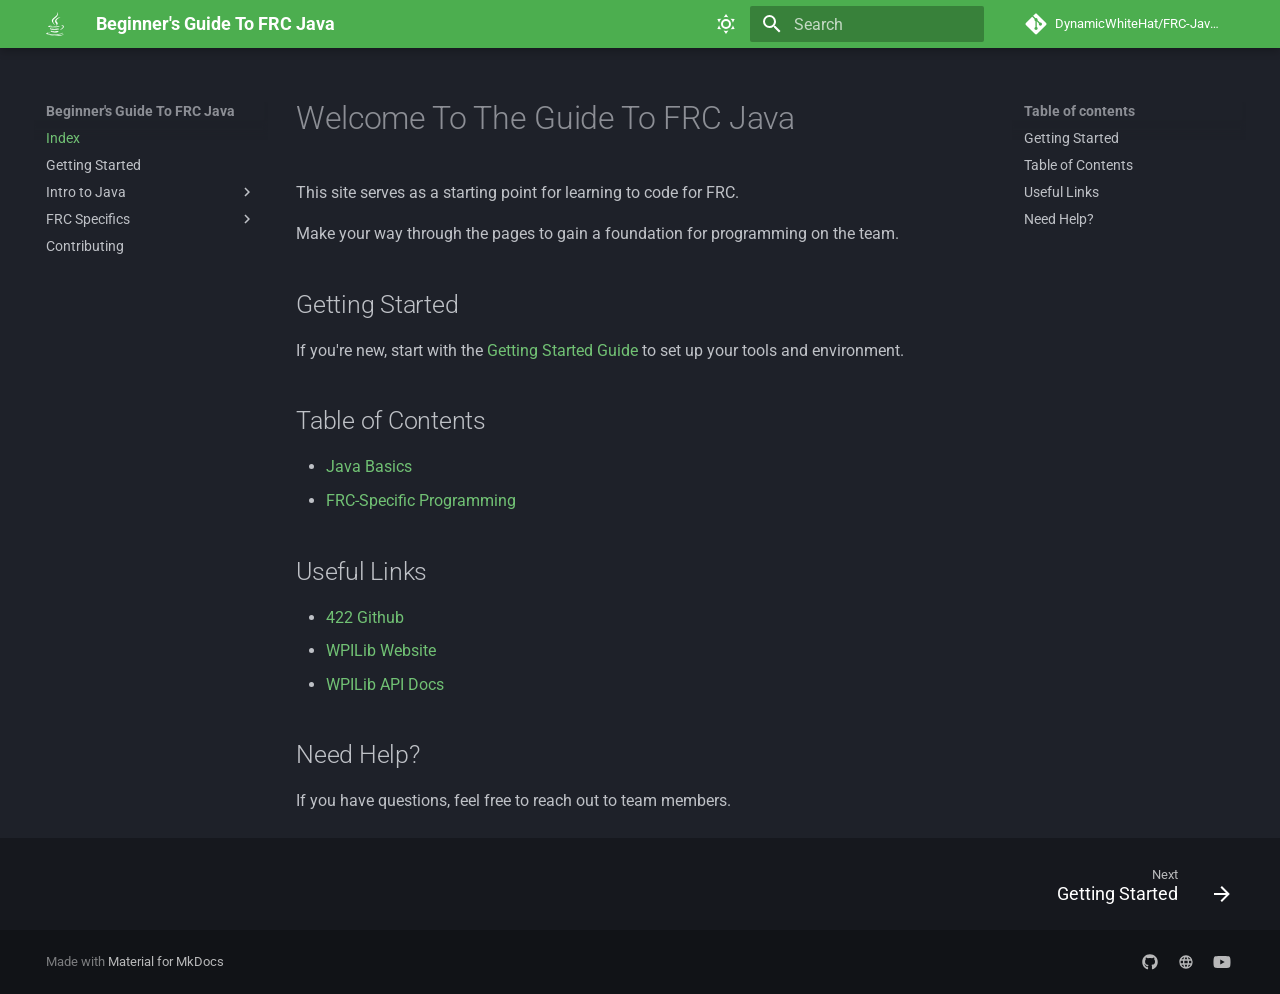
==== index.html @ 31716fed "Deployed 03943bc with MkDocs version: 1.6.1" ====
<!doctype html>
<html lang="en" class="no-js">
  <head>
    
      <meta charset="utf-8">
      <meta name="viewport" content="width=device-width,initial-scale=1">
      
      
      
        <link rel="canonical" href="https://frc422.github.io/JavaDocs/">
      
      
      
        <link rel="next" href="gettingStarted/">
      
      
      <link rel="icon" href="assets/Logo.png">
      <meta name="generator" content="mkdocs-1.6.1, mkdocs-material-9.6.20">
    
    
      
        <title>Beginner's Guide To FRC Java</title>
      
    
    
      <link rel="stylesheet" href="assets/stylesheets/main.e53b48f4.min.css">
      
        
        <link rel="stylesheet" href="assets/stylesheets/palette.06af60db.min.css">
      
      


    
    
      
    
    
      
        
        
        <link rel="preconnect" href="https://fonts.gstatic.com" crossorigin>
        <link rel="stylesheet" href="https://fonts.googleapis.com/css?family=Roboto:300,300i,400,400i,700,700i%7CRoboto+Mono:400,400i,700,700i&display=fallback">
        <style>:root{--md-text-font:"Roboto";--md-code-font:"Roboto Mono"}</style>
      
    
    
    <script>__md_scope=new URL(".",location),__md_hash=e=>[...e].reduce(((e,_)=>(e<<5)-e+_.charCodeAt(0)),0),__md_get=(e,_=localStorage,t=__md_scope)=>JSON.parse(_.getItem(t.pathname+"."+e)),__md_set=(e,_,t=localStorage,a=__md_scope)=>{try{t.setItem(a.pathname+"."+e,JSON.stringify(_))}catch(e){}}</script>
    
      

    
    
    
  </head>
  
  
    
    
      
    
    
    
    
    <body dir="ltr" data-md-color-scheme="slate" data-md-color-primary="green" data-md-color-accent="deep-purple">
  
    
    <input class="md-toggle" data-md-toggle="drawer" type="checkbox" id="__drawer" autocomplete="off">
    <input class="md-toggle" data-md-toggle="search" type="checkbox" id="__search" autocomplete="off">
    <label class="md-overlay" for="__drawer"></label>
    <div data-md-component="skip">
      
        
        <a href="#welcome-to-the-guide-to-frc-java" class="md-skip">
          Skip to content
        </a>
      
    </div>
    <div data-md-component="announce">
      
    </div>
    
    
      

  

<header class="md-header md-header--shadow" data-md-component="header">
  <nav class="md-header__inner md-grid" aria-label="Header">
    <a href="." title="Beginner&#39;s Guide To FRC Java" class="md-header__button md-logo" aria-label="Beginner's Guide To FRC Java" data-md-component="logo">
      
  
  <svg xmlns="http://www.w3.org/2000/svg" viewBox="0 0 384 512"><!--! Font Awesome Free 7.0.0 by @fontawesome - https://fontawesome.com License - https://fontawesome.com/license/free (Icons: CC BY 4.0, Fonts: SIL OFL 1.1, Code: MIT License) Copyright 2025 Fonticons, Inc.--><path d="M277.8 312.9c9.8-6.7 23.4-12.5 23.4-12.5s-38.7 7-77.2 10.2c-47.1 3.9-97.7 4.7-123.1 1.3-60.1-8 33-30.1 33-30.1s-36.1-2.4-80.6 19c-52.5 25.4 130 37 224.5 12.1m-85.4-32.1c-19-42.7-83.1-80.2 0-145.8C296.1 53.2 242.9 0 242.9 0c21.5 84.5-75.6 110.1-110.7 162.6-23.9 35.9 11.7 74.4 60.2 118.2M307 104.6c.1 0-175.2 43.8-91.5 140.2 24.7 28.4-6.5 54-6.5 54s62.7-32.4 33.9-72.9c-26.9-37.8-47.5-56.6 64.1-121.3m-6.1 270.5c-.5 1-1.2 1.8-2 2.6 128.3-33.7 81.1-118.9 19.8-97.3-3.3 1.2-6.2 3.4-8.2 6.3 3.6-1.3 7.3-2.3 11-3 31-6.5 75.5 41.5-20.6 91.4m47.1 62.3s14.5 11.9-15.9 21.2c-57.9 17.5-240.8 22.8-291.6.7-18.3-7.9 16-19 26.8-21.3 11.2-2.4 17.7-2 17.7-2-20.3-14.3-131.3 28.1-56.4 40.2C232.8 509.4 401 461.3 348 437.4M124.5 396c-78.7 22 47.9 67.4 148.1 24.5q-14.7-5.7-28.2-13.8c-44.7 8.5-65.4 9.1-106 4.5-33.5-3.8-13.9-15.2-13.9-15.2m179.8 97.2C225.6 508 128.5 506.3 71 496.8c0-.1 11.8 9.7 72.4 13.6 92.2 5.9 233.8-3.3 237.1-46.9 0 0-6.4 16.5-76.2 29.7M260.7 353c-59.2 11.4-93.5 11.1-136.8 6.6-33.5-3.5-11.6-19.7-11.6-19.7-86.8 28.8 48.2 61.4 169.5 25.9-7.8-2.8-15-7.1-21.1-12.8"/></svg>

    </a>
    <label class="md-header__button md-icon" for="__drawer">
      
      <svg xmlns="http://www.w3.org/2000/svg" viewBox="0 0 24 24"><path d="M3 6h18v2H3zm0 5h18v2H3zm0 5h18v2H3z"/></svg>
    </label>
    <div class="md-header__title" data-md-component="header-title">
      <div class="md-header__ellipsis">
        <div class="md-header__topic">
          <span class="md-ellipsis">
            Beginner's Guide To FRC Java
          </span>
        </div>
        <div class="md-header__topic" data-md-component="header-topic">
          <span class="md-ellipsis">
            
              Index
            
          </span>
        </div>
      </div>
    </div>
    
      
        <form class="md-header__option" data-md-component="palette">
  
    
    
    
    <input class="md-option" data-md-color-media="" data-md-color-scheme="slate" data-md-color-primary="green" data-md-color-accent="deep-purple"  aria-label="Light Mode"  type="radio" name="__palette" id="__palette_0">
    
      <label class="md-header__button md-icon" title="Light Mode" for="__palette_1" hidden>
        <svg xmlns="http://www.w3.org/2000/svg" viewBox="0 0 24 24"><path d="M12 7a5 5 0 0 1 5 5 5 5 0 0 1-5 5 5 5 0 0 1-5-5 5 5 0 0 1 5-5m0 2a3 3 0 0 0-3 3 3 3 0 0 0 3 3 3 3 0 0 0 3-3 3 3 0 0 0-3-3m0-7 2.39 3.42C13.65 5.15 12.84 5 12 5s-1.65.15-2.39.42zM3.34 7l4.16-.35A7.2 7.2 0 0 0 5.94 8.5c-.44.74-.69 1.5-.83 2.29zm.02 10 1.76-3.77a7.131 7.131 0 0 0 2.38 4.14zM20.65 7l-1.77 3.79a7.02 7.02 0 0 0-2.38-4.15zm-.01 10-4.14.36c.59-.51 1.12-1.14 1.54-1.86.42-.73.69-1.5.83-2.29zM12 22l-2.41-3.44c.74.27 1.55.44 2.41.44.82 0 1.63-.17 2.37-.44z"/></svg>
      </label>
    
  
    
    
    
    <input class="md-option" data-md-color-media="" data-md-color-scheme="default" data-md-color-primary="green" data-md-color-accent="deep-purple"  aria-label="Dark Mode"  type="radio" name="__palette" id="__palette_1">
    
      <label class="md-header__button md-icon" title="Dark Mode" for="__palette_0" hidden>
        <svg xmlns="http://www.w3.org/2000/svg" viewBox="0 0 24 24"><path d="m17.75 4.09-2.53 1.94.91 3.06-2.63-1.81-2.63 1.81.91-3.06-2.53-1.94L12.44 4l1.06-3 1.06 3zm3.5 6.91-1.64 1.25.59 1.98-1.7-1.17-1.7 1.17.59-1.98L15.75 11l2.06-.05L18.5 9l.69 1.95zm-2.28 4.95c.83-.08 1.72 1.1 1.19 1.85-.32.45-.66.87-1.08 1.27C15.17 23 8.84 23 4.94 19.07c-3.91-3.9-3.91-10.24 0-14.14.4-.4.82-.76 1.27-1.08.75-.53 1.93.36 1.85 1.19-.27 2.86.69 5.83 2.89 8.02a9.96 9.96 0 0 0 8.02 2.89m-1.64 2.02a12.08 12.08 0 0 1-7.8-3.47c-2.17-2.19-3.33-5-3.49-7.82-2.81 3.14-2.7 7.96.31 10.98 3.02 3.01 7.84 3.12 10.98.31"/></svg>
      </label>
    
  
</form>
      
    
    
      <script>var palette=__md_get("__palette");if(palette&&palette.color){if("(prefers-color-scheme)"===palette.color.media){var media=matchMedia("(prefers-color-scheme: light)"),input=document.querySelector(media.matches?"[data-md-color-media='(prefers-color-scheme: light)']":"[data-md-color-media='(prefers-color-scheme: dark)']");palette.color.media=input.getAttribute("data-md-color-media"),palette.color.scheme=input.getAttribute("data-md-color-scheme"),palette.color.primary=input.getAttribute("data-md-color-primary"),palette.color.accent=input.getAttribute("data-md-color-accent")}for(var[key,value]of Object.entries(palette.color))document.body.setAttribute("data-md-color-"+key,value)}</script>
    
    
    
      
      
        <label class="md-header__button md-icon" for="__search">
          
          <svg xmlns="http://www.w3.org/2000/svg" viewBox="0 0 24 24"><path d="M9.5 3A6.5 6.5 0 0 1 16 9.5c0 1.61-.59 3.09-1.56 4.23l.27.27h.79l5 5-1.5 1.5-5-5v-.79l-.27-.27A6.52 6.52 0 0 1 9.5 16 6.5 6.5 0 0 1 3 9.5 6.5 6.5 0 0 1 9.5 3m0 2C7 5 5 7 5 9.5S7 14 9.5 14 14 12 14 9.5 12 5 9.5 5"/></svg>
        </label>
        <div class="md-search" data-md-component="search" role="dialog">
  <label class="md-search__overlay" for="__search"></label>
  <div class="md-search__inner" role="search">
    <form class="md-search__form" name="search">
      <input type="text" class="md-search__input" name="query" aria-label="Search" placeholder="Search" autocapitalize="off" autocorrect="off" autocomplete="off" spellcheck="false" data-md-component="search-query" required>
      <label class="md-search__icon md-icon" for="__search">
        
        <svg xmlns="http://www.w3.org/2000/svg" viewBox="0 0 24 24"><path d="M9.5 3A6.5 6.5 0 0 1 16 9.5c0 1.61-.59 3.09-1.56 4.23l.27.27h.79l5 5-1.5 1.5-5-5v-.79l-.27-.27A6.52 6.52 0 0 1 9.5 16 6.5 6.5 0 0 1 3 9.5 6.5 6.5 0 0 1 9.5 3m0 2C7 5 5 7 5 9.5S7 14 9.5 14 14 12 14 9.5 12 5 9.5 5"/></svg>
        
        <svg xmlns="http://www.w3.org/2000/svg" viewBox="0 0 24 24"><path d="M20 11v2H8l5.5 5.5-1.42 1.42L4.16 12l7.92-7.92L13.5 5.5 8 11z"/></svg>
      </label>
      <nav class="md-search__options" aria-label="Search">
        
        <button type="reset" class="md-search__icon md-icon" title="Clear" aria-label="Clear" tabindex="-1">
          
          <svg xmlns="http://www.w3.org/2000/svg" viewBox="0 0 24 24"><path d="M19 6.41 17.59 5 12 10.59 6.41 5 5 6.41 10.59 12 5 17.59 6.41 19 12 13.41 17.59 19 19 17.59 13.41 12z"/></svg>
        </button>
      </nav>
      
    </form>
    <div class="md-search__output">
      <div class="md-search__scrollwrap" tabindex="0" data-md-scrollfix>
        <div class="md-search-result" data-md-component="search-result">
          <div class="md-search-result__meta">
            Initializing search
          </div>
          <ol class="md-search-result__list" role="presentation"></ol>
        </div>
      </div>
    </div>
  </div>
</div>
      
    
    
      <div class="md-header__source">
        <a href="https://github.com/DynamicWhiteHat/FRC-Java-Docs" title="Go to repository" class="md-source" data-md-component="source">
  <div class="md-source__icon md-icon">
    
    <svg xmlns="http://www.w3.org/2000/svg" viewBox="0 0 448 512"><!--! Font Awesome Free 7.0.0 by @fontawesome - https://fontawesome.com License - https://fontawesome.com/license/free (Icons: CC BY 4.0, Fonts: SIL OFL 1.1, Code: MIT License) Copyright 2025 Fonticons, Inc.--><path d="M439.6 236.1 244 40.5c-5.4-5.5-12.8-8.5-20.4-8.5s-15 3-20.4 8.4L162.5 81l51.5 51.5c27.1-9.1 52.7 16.8 43.4 43.7l49.7 49.7c34.2-11.8 61.2 31 35.5 56.7-26.5 26.5-70.2-2.9-56-37.3L240.3 199v121.9c25.3 12.5 22.3 41.8 9.1 55-6.4 6.4-15.2 10.1-24.3 10.1s-17.8-3.6-24.3-10.1c-17.6-17.6-11.1-46.9 11.2-56v-123c-20.8-8.5-24.6-30.7-18.6-45L142.6 101 8.5 235.1C3 240.6 0 247.9 0 255.5s3 15 8.5 20.4l195.6 195.7c5.4 5.4 12.7 8.4 20.4 8.4s15-3 20.4-8.4l194.7-194.7c5.4-5.4 8.4-12.8 8.4-20.4s-3-15-8.4-20.4"/></svg>
  </div>
  <div class="md-source__repository">
    DynamicWhiteHat/FRC-Java-Docs
  </div>
</a>
      </div>
    
  </nav>
  
</header>
    
    <div class="md-container" data-md-component="container">
      
      
        
          
        
      
      <main class="md-main" data-md-component="main">
        <div class="md-main__inner md-grid">
          
            
              
              <div class="md-sidebar md-sidebar--primary" data-md-component="sidebar" data-md-type="navigation" >
                <div class="md-sidebar__scrollwrap">
                  <div class="md-sidebar__inner">
                    



<nav class="md-nav md-nav--primary" aria-label="Navigation" data-md-level="0">
  <label class="md-nav__title" for="__drawer">
    <a href="." title="Beginner&#39;s Guide To FRC Java" class="md-nav__button md-logo" aria-label="Beginner's Guide To FRC Java" data-md-component="logo">
      
  
  <svg xmlns="http://www.w3.org/2000/svg" viewBox="0 0 384 512"><!--! Font Awesome Free 7.0.0 by @fontawesome - https://fontawesome.com License - https://fontawesome.com/license/free (Icons: CC BY 4.0, Fonts: SIL OFL 1.1, Code: MIT License) Copyright 2025 Fonticons, Inc.--><path d="M277.8 312.9c9.8-6.7 23.4-12.5 23.4-12.5s-38.7 7-77.2 10.2c-47.1 3.9-97.7 4.7-123.1 1.3-60.1-8 33-30.1 33-30.1s-36.1-2.4-80.6 19c-52.5 25.4 130 37 224.5 12.1m-85.4-32.1c-19-42.7-83.1-80.2 0-145.8C296.1 53.2 242.9 0 242.9 0c21.5 84.5-75.6 110.1-110.7 162.6-23.9 35.9 11.7 74.4 60.2 118.2M307 104.6c.1 0-175.2 43.8-91.5 140.2 24.7 28.4-6.5 54-6.5 54s62.7-32.4 33.9-72.9c-26.9-37.8-47.5-56.6 64.1-121.3m-6.1 270.5c-.5 1-1.2 1.8-2 2.6 128.3-33.7 81.1-118.9 19.8-97.3-3.3 1.2-6.2 3.4-8.2 6.3 3.6-1.3 7.3-2.3 11-3 31-6.5 75.5 41.5-20.6 91.4m47.1 62.3s14.5 11.9-15.9 21.2c-57.9 17.5-240.8 22.8-291.6.7-18.3-7.9 16-19 26.8-21.3 11.2-2.4 17.7-2 17.7-2-20.3-14.3-131.3 28.1-56.4 40.2C232.8 509.4 401 461.3 348 437.4M124.5 396c-78.7 22 47.9 67.4 148.1 24.5q-14.7-5.7-28.2-13.8c-44.7 8.5-65.4 9.1-106 4.5-33.5-3.8-13.9-15.2-13.9-15.2m179.8 97.2C225.6 508 128.5 506.3 71 496.8c0-.1 11.8 9.7 72.4 13.6 92.2 5.9 233.8-3.3 237.1-46.9 0 0-6.4 16.5-76.2 29.7M260.7 353c-59.2 11.4-93.5 11.1-136.8 6.6-33.5-3.5-11.6-19.7-11.6-19.7-86.8 28.8 48.2 61.4 169.5 25.9-7.8-2.8-15-7.1-21.1-12.8"/></svg>

    </a>
    Beginner's Guide To FRC Java
  </label>
  
    <div class="md-nav__source">
      <a href="https://github.com/DynamicWhiteHat/FRC-Java-Docs" title="Go to repository" class="md-source" data-md-component="source">
  <div class="md-source__icon md-icon">
    
    <svg xmlns="http://www.w3.org/2000/svg" viewBox="0 0 448 512"><!--! Font Awesome Free 7.0.0 by @fontawesome - https://fontawesome.com License - https://fontawesome.com/license/free (Icons: CC BY 4.0, Fonts: SIL OFL 1.1, Code: MIT License) Copyright 2025 Fonticons, Inc.--><path d="M439.6 236.1 244 40.5c-5.4-5.5-12.8-8.5-20.4-8.5s-15 3-20.4 8.4L162.5 81l51.5 51.5c27.1-9.1 52.7 16.8 43.4 43.7l49.7 49.7c34.2-11.8 61.2 31 35.5 56.7-26.5 26.5-70.2-2.9-56-37.3L240.3 199v121.9c25.3 12.5 22.3 41.8 9.1 55-6.4 6.4-15.2 10.1-24.3 10.1s-17.8-3.6-24.3-10.1c-17.6-17.6-11.1-46.9 11.2-56v-123c-20.8-8.5-24.6-30.7-18.6-45L142.6 101 8.5 235.1C3 240.6 0 247.9 0 255.5s3 15 8.5 20.4l195.6 195.7c5.4 5.4 12.7 8.4 20.4 8.4s15-3 20.4-8.4l194.7-194.7c5.4-5.4 8.4-12.8 8.4-20.4s-3-15-8.4-20.4"/></svg>
  </div>
  <div class="md-source__repository">
    DynamicWhiteHat/FRC-Java-Docs
  </div>
</a>
    </div>
  
  <ul class="md-nav__list" data-md-scrollfix>
    
      
      
  
  
    
  
  
  
    <li class="md-nav__item md-nav__item--active">
      
      <input class="md-nav__toggle md-toggle" type="checkbox" id="__toc">
      
      
        
      
      
        <label class="md-nav__link md-nav__link--active" for="__toc">
          
  
  
  <span class="md-ellipsis">
    Index
    
  </span>
  

          <span class="md-nav__icon md-icon"></span>
        </label>
      
      <a href="." class="md-nav__link md-nav__link--active">
        
  
  
  <span class="md-ellipsis">
    Index
    
  </span>
  

      </a>
      
        

<nav class="md-nav md-nav--secondary" aria-label="Table of contents">
  
  
  
    
  
  
    <label class="md-nav__title" for="__toc">
      <span class="md-nav__icon md-icon"></span>
      Table of contents
    </label>
    <ul class="md-nav__list" data-md-component="toc" data-md-scrollfix>
      
        <li class="md-nav__item">
  <a href="#getting-started" class="md-nav__link">
    <span class="md-ellipsis">
      Getting Started
    </span>
  </a>
  
</li>
      
        <li class="md-nav__item">
  <a href="#table-of-contents" class="md-nav__link">
    <span class="md-ellipsis">
      Table of Contents
    </span>
  </a>
  
</li>
      
        <li class="md-nav__item">
  <a href="#useful-links" class="md-nav__link">
    <span class="md-ellipsis">
      Useful Links
    </span>
  </a>
  
</li>
      
        <li class="md-nav__item">
  <a href="#need-help" class="md-nav__link">
    <span class="md-ellipsis">
      Need Help?
    </span>
  </a>
  
</li>
      
    </ul>
  
</nav>
      
    </li>
  

    
      
      
  
  
  
  
    <li class="md-nav__item">
      <a href="gettingStarted/" class="md-nav__link">
        
  
  
  <span class="md-ellipsis">
    Getting Started
    
  </span>
  

      </a>
    </li>
  

    
      
      
  
  
  
  
    
    
    
    
    
    <li class="md-nav__item md-nav__item--nested">
      
        
        
        <input class="md-nav__toggle md-toggle " type="checkbox" id="__nav_3" >
        
          
          <label class="md-nav__link" for="__nav_3" id="__nav_3_label" tabindex="0">
            
  
  
  <span class="md-ellipsis">
    Intro to Java
    
  </span>
  

            <span class="md-nav__icon md-icon"></span>
          </label>
        
        <nav class="md-nav" data-md-level="1" aria-labelledby="__nav_3_label" aria-expanded="false">
          <label class="md-nav__title" for="__nav_3">
            <span class="md-nav__icon md-icon"></span>
            Intro to Java
          </label>
          <ul class="md-nav__list" data-md-scrollfix>
            
              
                
  
  
  
  
    <li class="md-nav__item">
      <a href="introToJava/whyJava/" class="md-nav__link">
        
  
  
  <span class="md-ellipsis">
    Why Java?
    
  </span>
  

      </a>
    </li>
  

              
            
              
                
  
  
  
  
    <li class="md-nav__item">
      <a href="introToJava/javaLesson1/" class="md-nav__link">
        
  
  
  <span class="md-ellipsis">
    Lesson 1
    
  </span>
  

      </a>
    </li>
  

              
            
              
                
  
  
  
  
    <li class="md-nav__item">
      <a href="introToJava/javaLesson2/" class="md-nav__link">
        
  
  
  <span class="md-ellipsis">
    Lesson 2
    
  </span>
  

      </a>
    </li>
  

              
            
              
                
  
  
  
  
    <li class="md-nav__item">
      <a href="introToJava/javaLesson3/" class="md-nav__link">
        
  
  
  <span class="md-ellipsis">
    Lesson 3
    
  </span>
  

      </a>
    </li>
  

              
            
          </ul>
        </nav>
      
    </li>
  

    
      
      
  
  
  
  
    
    
    
    
    
    <li class="md-nav__item md-nav__item--nested">
      
        
        
        <input class="md-nav__toggle md-toggle " type="checkbox" id="__nav_4" >
        
          
          <label class="md-nav__link" for="__nav_4" id="__nav_4_label" tabindex="0">
            
  
  
  <span class="md-ellipsis">
    FRC Specifics
    
  </span>
  

            <span class="md-nav__icon md-icon"></span>
          </label>
        
        <nav class="md-nav" data-md-level="1" aria-labelledby="__nav_4_label" aria-expanded="false">
          <label class="md-nav__title" for="__nav_4">
            <span class="md-nav__icon md-icon"></span>
            FRC Specifics
          </label>
          <ul class="md-nav__list" data-md-scrollfix>
            
              
                
  
  
  
  
    <li class="md-nav__item">
      <a href="frcSpecifics/frcProgramming/" class="md-nav__link">
        
  
  
  <span class="md-ellipsis">
    FRC Nuances
    
  </span>
  

      </a>
    </li>
  

              
            
              
                
  
  
  
  
    <li class="md-nav__item">
      <a href="frcSpecifics/subsystems/" class="md-nav__link">
        
  
  
  <span class="md-ellipsis">
    Susbsystems
    
  </span>
  

      </a>
    </li>
  

              
            
          </ul>
        </nav>
      
    </li>
  

    
      
      
  
  
  
  
    <li class="md-nav__item">
      <a href="contributing/" class="md-nav__link">
        
  
  
  <span class="md-ellipsis">
    Contributing
    
  </span>
  

      </a>
    </li>
  

    
  </ul>
</nav>
                  </div>
                </div>
              </div>
            
            
              
              <div class="md-sidebar md-sidebar--secondary" data-md-component="sidebar" data-md-type="toc" >
                <div class="md-sidebar__scrollwrap">
                  <div class="md-sidebar__inner">
                    

<nav class="md-nav md-nav--secondary" aria-label="Table of contents">
  
  
  
    
  
  
    <label class="md-nav__title" for="__toc">
      <span class="md-nav__icon md-icon"></span>
      Table of contents
    </label>
    <ul class="md-nav__list" data-md-component="toc" data-md-scrollfix>
      
        <li class="md-nav__item">
  <a href="#getting-started" class="md-nav__link">
    <span class="md-ellipsis">
      Getting Started
    </span>
  </a>
  
</li>
      
        <li class="md-nav__item">
  <a href="#table-of-contents" class="md-nav__link">
    <span class="md-ellipsis">
      Table of Contents
    </span>
  </a>
  
</li>
      
        <li class="md-nav__item">
  <a href="#useful-links" class="md-nav__link">
    <span class="md-ellipsis">
      Useful Links
    </span>
  </a>
  
</li>
      
        <li class="md-nav__item">
  <a href="#need-help" class="md-nav__link">
    <span class="md-ellipsis">
      Need Help?
    </span>
  </a>
  
</li>
      
    </ul>
  
</nav>
                  </div>
                </div>
              </div>
            
          
          
            <div class="md-content" data-md-component="content">
              <article class="md-content__inner md-typeset">
                
                  


  
  


<h1 id="welcome-to-the-guide-to-frc-java">Welcome To The Guide To FRC Java</h1>
<p>This site serves as a starting point for learning to code for FRC.</p>
<p>Make your way through the pages to gain a foundation for programming on the team.</p>
<h2 id="getting-started">Getting Started</h2>
<p>If you're new, start with the <a href="gettingStarted/">Getting Started Guide</a> to set up your tools and environment.</p>
<h2 id="table-of-contents">Table of Contents</h2>
<ul>
<li><a href="introToJava/whyJava/">Java Basics</a></li>
<li><a href="frcSpecifics/frcProgramming/">FRC-Specific Programming</a></li>
</ul>
<h2 id="useful-links">Useful Links</h2>
<ul>
<li><a href="https://github.com/team422" target="_blank">422 Github</a></li>
<li><a href="https://wpilib.org/" target="_blank">WPILib Website</a></li>
<li><a href="https://github.wpilib.org/allwpilib/docs/release/java/index.html" target="_blank">WPILib API Docs</a></li>
</ul>
<h2 id="need-help">Need Help?</h2>
<p>If you have questions, feel free to reach out to team members.</p>












                
              </article>
            </div>
          
          
<script>var target=document.getElementById(location.hash.slice(1));target&&target.name&&(target.checked=target.name.startsWith("__tabbed_"))</script>
        </div>
        
      </main>
      
        <footer class="md-footer">
  
    
      
      <nav class="md-footer__inner md-grid" aria-label="Footer" >
        
        
          
          <a href="gettingStarted/" class="md-footer__link md-footer__link--next" aria-label="Next: Getting Started">
            <div class="md-footer__title">
              <span class="md-footer__direction">
                Next
              </span>
              <div class="md-ellipsis">
                Getting Started
              </div>
            </div>
            <div class="md-footer__button md-icon">
              
              <svg xmlns="http://www.w3.org/2000/svg" viewBox="0 0 24 24"><path d="M4 11v2h12l-5.5 5.5 1.42 1.42L19.84 12l-7.92-7.92L10.5 5.5 16 11z"/></svg>
            </div>
          </a>
        
      </nav>
    
  
  <div class="md-footer-meta md-typeset">
    <div class="md-footer-meta__inner md-grid">
      <div class="md-copyright">
  
  
    Made with
    <a href="https://squidfunk.github.io/mkdocs-material/" target="_blank" rel="noopener">
      Material for MkDocs
    </a>
  
</div>
      
        
<div class="md-social">
  
    
    
    
    
      
      
    
    <a href="https://github.com/team422" target="_blank" rel="noopener" title="github.com" class="md-social__link">
      <svg xmlns="http://www.w3.org/2000/svg" viewBox="0 0 512 512"><!--! Font Awesome Free 7.0.0 by @fontawesome - https://fontawesome.com License - https://fontawesome.com/license/free (Icons: CC BY 4.0, Fonts: SIL OFL 1.1, Code: MIT License) Copyright 2025 Fonticons, Inc.--><path d="M173.9 397.4c0 2-2.3 3.6-5.2 3.6-3.3.3-5.6-1.3-5.6-3.6 0-2 2.3-3.6 5.2-3.6 3-.3 5.6 1.3 5.6 3.6m-31.1-4.5c-.7 2 1.3 4.3 4.3 4.9 2.6 1 5.6 0 6.2-2s-1.3-4.3-4.3-5.2c-2.6-.7-5.5.3-6.2 2.3m44.2-1.7c-2.9.7-4.9 2.6-4.6 4.9.3 2 2.9 3.3 5.9 2.6 2.9-.7 4.9-2.6 4.6-4.6-.3-1.9-3-3.2-5.9-2.9M252.8 8C114.1 8 8 113.3 8 252c0 110.9 69.8 205.8 169.5 239.2 12.8 2.3 17.3-5.6 17.3-12.1 0-6.2-.3-40.4-.3-61.4 0 0-70 15-84.7-29.8 0 0-11.4-29.1-27.8-36.6 0 0-22.9-15.7 1.6-15.4 0 0 24.9 2 38.6 25.8 21.9 38.6 58.6 27.5 72.9 20.9 2.3-16 8.8-27.1 16-33.7-55.9-6.2-112.3-14.3-112.3-110.5 0-27.5 7.6-41.3 23.6-58.9-2.6-6.5-11.1-33.3 2.6-67.9 20.9-6.5 69 27 69 27 20-5.6 41.5-8.5 62.8-8.5s42.8 2.9 62.8 8.5c0 0 48.1-33.6 69-27 13.7 34.7 5.2 61.4 2.6 67.9 16 17.7 25.8 31.5 25.8 58.9 0 96.5-58.9 104.2-114.8 110.5 9.2 7.9 17 22.9 17 46.4 0 33.7-.3 75.4-.3 83.6 0 6.5 4.6 14.4 17.3 12.1C436.2 457.8 504 362.9 504 252 504 113.3 391.5 8 252.8 8M105.2 352.9c-1.3 1-1 3.3.7 5.2 1.6 1.6 3.9 2.3 5.2 1 1.3-1 1-3.3-.7-5.2-1.6-1.6-3.9-2.3-5.2-1m-10.8-8.1c-.7 1.3.3 2.9 2.3 3.9 1.6 1 3.6.7 4.3-.7.7-1.3-.3-2.9-2.3-3.9-2-.6-3.6-.3-4.3.7m32.4 35.6c-1.6 1.3-1 4.3 1.3 6.2 2.3 2.3 5.2 2.6 6.5 1 1.3-1.3.7-4.3-1.3-6.2-2.2-2.3-5.2-2.6-6.5-1m-11.4-14.7c-1.6 1-1.6 3.6 0 5.9s4.3 3.3 5.6 2.3c1.6-1.3 1.6-3.9 0-6.2-1.4-2.3-4-3.3-5.6-2"/></svg>
    </a>
  
    
    
    
    
      
      
    
    <a href="https://www.mechtechrobotics.com" target="_blank" rel="noopener" title="www.mechtechrobotics.com" class="md-social__link">
      <svg xmlns="http://www.w3.org/2000/svg" viewBox="0 0 24 24"><path d="M16.36 14c.08-.66.14-1.32.14-2s-.06-1.34-.14-2h3.38c.16.64.26 1.31.26 2s-.1 1.36-.26 2m-5.15 5.56c.6-1.11 1.06-2.31 1.38-3.56h2.95a8.03 8.03 0 0 1-4.33 3.56M14.34 14H9.66c-.1-.66-.16-1.32-.16-2s.06-1.35.16-2h4.68c.09.65.16 1.32.16 2s-.07 1.34-.16 2M12 19.96c-.83-1.2-1.5-2.53-1.91-3.96h3.82c-.41 1.43-1.08 2.76-1.91 3.96M8 8H5.08A7.92 7.92 0 0 1 9.4 4.44C8.8 5.55 8.35 6.75 8 8m-2.92 8H8c.35 1.25.8 2.45 1.4 3.56A8 8 0 0 1 5.08 16m-.82-2C4.1 13.36 4 12.69 4 12s.1-1.36.26-2h3.38c-.08.66-.14 1.32-.14 2s.06 1.34.14 2M12 4.03c.83 1.2 1.5 2.54 1.91 3.97h-3.82c.41-1.43 1.08-2.77 1.91-3.97M18.92 8h-2.95a15.7 15.7 0 0 0-1.38-3.56c1.84.63 3.37 1.9 4.33 3.56M12 2C6.47 2 2 6.5 2 12a10 10 0 0 0 10 10 10 10 0 0 0 10-10A10 10 0 0 0 12 2"/></svg>
    </a>
  
    
    
    
    
      
      
    
    <a href="https://www.youtube.com/@mechtechdragons" target="_blank" rel="noopener" title="www.youtube.com" class="md-social__link">
      <svg xmlns="http://www.w3.org/2000/svg" viewBox="0 0 576 512"><!--! Font Awesome Free 7.0.0 by @fontawesome - https://fontawesome.com License - https://fontawesome.com/license/free (Icons: CC BY 4.0, Fonts: SIL OFL 1.1, Code: MIT License) Copyright 2025 Fonticons, Inc.--><path d="M549.7 124.1c-6.2-23.7-24.8-42.3-48.3-48.6C458.9 64 288.1 64 288.1 64S117.3 64 74.7 75.5c-23.5 6.3-42 24.9-48.3 48.6C15 167 15 256.4 15 256.4s0 89.4 11.4 132.3c6.3 23.6 24.8 41.5 48.3 47.8C117.3 448 288.1 448 288.1 448s170.8 0 213.4-11.5c23.5-6.3 42-24.2 48.3-47.8 11.4-42.9 11.4-132.3 11.4-132.3s0-89.4-11.4-132.3zM232.2 337.6V175.2l142.7 81.2z"/></svg>
    </a>
  
</div>
      
    </div>
  </div>
</footer>
      
    </div>
    <div class="md-dialog" data-md-component="dialog">
      <div class="md-dialog__inner md-typeset"></div>
    </div>
    
    
    
      
      <script id="__config" type="application/json">{"base": ".", "features": ["navigation.footer"], "search": "assets/javascripts/workers/search.973d3a69.min.js", "tags": null, "translations": {"clipboard.copied": "Copied to clipboard", "clipboard.copy": "Copy to clipboard", "search.result.more.one": "1 more on this page", "search.result.more.other": "# more on this page", "search.result.none": "No matching documents", "search.result.one": "1 matching document", "search.result.other": "# matching documents", "search.result.placeholder": "Type to start searching", "search.result.term.missing": "Missing", "select.version": "Select version"}, "version": null}</script>
    
    
      <script src="assets/javascripts/bundle.f55a23d4.min.js"></script>
      
    
  </body>
</html>
---- assets/stylesheets/main.e53b48f4.min.css ----
@charset "UTF-8";html{-webkit-text-size-adjust:none;-moz-text-size-adjust:none;text-size-adjust:none;box-sizing:border-box}*,:after,:before{box-sizing:inherit}@media (prefers-reduced-motion){*,:after,:before{transition:none!important}}body{margin:0}a,button,input,label{-webkit-tap-highlight-color:transparent}a{color:inherit;text-decoration:none}hr{border:0;box-sizing:initial;display:block;height:.05rem;overflow:visible;padding:0}small{font-size:80%}sub,sup{line-height:1em}img{border-style:none}table{border-collapse:initial;border-spacing:0}td,th{font-weight:400;vertical-align:top}button{background:#0000;border:0;font-family:inherit;font-size:inherit;margin:0;padding:0}input{border:0;outline:none}:root{--md-primary-fg-color:#4051b5;--md-primary-fg-color--light:#5d6cc0;--md-primary-fg-color--dark:#303fa1;--md-primary-bg-color:#fff;--md-primary-bg-color--light:#ffffffb3;--md-accent-fg-color:#526cfe;--md-accent-fg-color--transparent:#526cfe1a;--md-accent-bg-color:#fff;--md-accent-bg-color--light:#ffffffb3}[data-md-color-scheme=default]{color-scheme:light}[data-md-color-scheme=default] img[src$="#gh-dark-mode-only"],[data-md-color-scheme=default] img[src$="#only-dark"]{display:none}:root,[data-md-color-scheme=default]{--md-hue:225deg;--md-default-fg-color:#000000de;--md-default-fg-color--light:#0000008a;--md-default-fg-color--lighter:#00000052;--md-default-fg-color--lightest:#00000012;--md-default-bg-color:#fff;--md-default-bg-color--light:#ffffffb3;--md-default-bg-color--lighter:#ffffff4d;--md-default-bg-color--lightest:#ffffff1f;--md-code-fg-color:#36464e;--md-code-bg-color:#f5f5f5;--md-code-hl-color:#4287ff;--md-code-hl-color--light:#4287ff1a;--md-code-hl-number-color:#d52a2a;--md-code-hl-special-color:#db1457;--md-code-hl-function-color:#a846b9;--md-code-hl-constant-color:#6e59d9;--md-code-hl-keyword-color:#3f6ec6;--md-code-hl-string-color:#1c7d4d;--md-code-hl-name-color:var(--md-code-fg-color);--md-code-hl-operator-color:var(--md-default-fg-color--light);--md-code-hl-punctuation-color:var(--md-default-fg-color--light);--md-code-hl-comment-color:var(--md-default-fg-color--light);--md-code-hl-generic-color:var(--md-default-fg-color--light);--md-code-hl-variable-color:var(--md-default-fg-color--light);--md-typeset-color:var(--md-default-fg-color);--md-typeset-a-color:var(--md-primary-fg-color);--md-typeset-del-color:#f5503d26;--md-typeset-ins-color:#0bd57026;--md-typeset-kbd-color:#fafafa;--md-typeset-kbd-accent-color:#fff;--md-typeset-kbd-border-color:#b8b8b8;--md-typeset-mark-color:#ffff0080;--md-typeset-table-color:#0000001f;--md-typeset-table-color--light:rgba(0,0,0,.035);--md-admonition-fg-color:var(--md-default-fg-color);--md-admonition-bg-color:var(--md-default-bg-color);--md-warning-fg-color:#000000de;--md-warning-bg-color:#ff9;--md-footer-fg-color:#fff;--md-footer-fg-color--light:#ffffffb3;--md-footer-fg-color--lighter:#ffffff73;--md-footer-bg-color:#000000de;--md-footer-bg-color--dark:#00000052;--md-shadow-z1:0 0.2rem 0.5rem #0000000d,0 0 0.05rem #0000001a;--md-shadow-z2:0 0.2rem 0.5rem #0000001a,0 0 0.05rem #00000040;--md-shadow-z3:0 0.2rem 0.5rem #0003,0 0 0.05rem #00000059}.md-icon svg{fill:currentcolor;display:block;height:1.2rem;width:1.2rem}body{-webkit-font-smoothing:antialiased;-moz-osx-font-smoothing:grayscale;--md-text-font-family:var(--md-text-font,_),-apple-system,BlinkMacSystemFont,Helvetica,Arial,sans-serif;--md-code-font-family:var(--md-code-font,_),SFMono-Regular,Consolas,Menlo,monospace}aside,body,input{font-feature-settings:"kern","liga";color:var(--md-typeset-color);font-family:var(--md-text-font-family)}code,kbd,pre{font-feature-settings:"kern";font-family:var(--md-code-font-family)}:root{--md-typeset-table-sort-icon:url('data:image/svg+xml;charset=utf-8,<svg xmlns="http://www.w3.org/2000/svg" viewBox="0 0 24 24"><path d="m18 21-4-4h3V7h-3l4-4 4 4h-3v10h3M2 19v-2h10v2M2 13v-2h7v2M2 7V5h4v2z"/></svg>');--md-typeset-table-sort-icon--asc:url('data:image/svg+xml;charset=utf-8,<svg xmlns="http://www.w3.org/2000/svg" viewBox="0 0 24 24"><path d="M19 17h3l-4 4-4-4h3V3h2M2 17h10v2H2M6 5v2H2V5m0 6h7v2H2z"/></svg>');--md-typeset-table-sort-icon--desc:url('data:image/svg+xml;charset=utf-8,<svg xmlns="http://www.w3.org/2000/svg" viewBox="0 0 24 24"><path d="M19 7h3l-4-4-4 4h3v14h2M2 17h10v2H2M6 5v2H2V5m0 6h7v2H2z"/></svg>')}.md-typeset{-webkit-print-color-adjust:exact;color-adjust:exact;font-size:.8rem;line-height:1.6;overflow-wrap:break-word}@media print{.md-typeset{font-size:.68rem}}.md-typeset blockquote,.md-typeset dl,.md-typeset figure,.md-typeset ol,.md-typeset pre,.md-typeset ul{margin-bottom:1em;margin-top:1em}.md-typeset h1{color:var(--md-default-fg-color--light);font-size:2em;line-height:1.3;margin:0 0 1.25em}.md-typeset h1,.md-typeset h2{font-weight:300;letter-spacing:-.01em}.md-typeset h2{font-size:1.5625em;line-height:1.4;margin:1.6em 0 .64em}.md-typeset h3{font-size:1.25em;font-weight:400;letter-spacing:-.01em;line-height:1.5;margin:1.6em 0 .8em}.md-typeset h2+h3{margin-top:.8em}.md-typeset h4{font-weight:700;letter-spacing:-.01em;margin:1em 0}.md-typeset h5,.md-typeset h6{color:var(--md-default-fg-color--light);font-size:.8em;font-weight:700;letter-spacing:-.01em;margin:1.25em 0}.md-typeset h5{text-transform:uppercase}.md-typeset h5 code{text-transform:none}.md-typeset hr{border-bottom:.05rem solid var(--md-default-fg-color--lightest);display:flow-root;margin:1.5em 0}.md-typeset a{color:var(--md-typeset-a-color);word-break:break-word}.md-typeset a,.md-typeset a:before{transition:color 125ms}.md-typeset a:focus,.md-typeset a:hover{color:var(--md-accent-fg-color)}.md-typeset a:focus code,.md-typeset a:hover code{background-color:var(--md-accent-fg-color--transparent)}.md-typeset a code{color:currentcolor;transition:background-color 125ms}.md-typeset a.focus-visible{outline-color:var(--md-accent-fg-color);outline-offset:.2rem}.md-typeset code,.md-typeset kbd,.md-typeset pre{color:var(--md-code-fg-color);direction:ltr;font-variant-ligatures:none}@media print{.md-typeset code,.md-typeset kbd,.md-typeset pre{white-space:pre-wrap}}.md-typeset code{background-color:var(--md-code-bg-color);border-radius:.1rem;-webkit-box-decoration-break:clone;box-decoration-break:clone;font-size:.85em;padding:0 .2941176471em;word-break:break-word}.md-typeset code:not(.focus-visible){-webkit-tap-highlight-color:transparent;outline:none}.md-typeset pre{display:flow-root;line-height:1.4;position:relative}.md-typeset pre>code{-webkit-box-decoration-break:slice;box-decoration-break:slice;box-shadow:none;display:block;margin:0;outline-color:var(--md-accent-fg-color);overflow:auto;padding:.7720588235em 1.1764705882em;scrollbar-color:var(--md-default-fg-color--lighter) #0000;scrollbar-width:thin;touch-action:auto;word-break:normal}.md-typeset pre>code:hover{scrollbar-color:var(--md-accent-fg-color) #0000}.md-typeset pre>code::-webkit-scrollbar{height:.2rem;width:.2rem}.md-typeset pre>code::-webkit-scrollbar-thumb{background-color:var(--md-default-fg-color--lighter)}.md-typeset pre>code::-webkit-scrollbar-thumb:hover{background-color:var(--md-accent-fg-color)}.md-typeset kbd{background-color:var(--md-typeset-kbd-color);border-radius:.1rem;box-shadow:0 .1rem 0 .05rem var(--md-typeset-kbd-border-color),0 .1rem 0 var(--md-typeset-kbd-border-color),0 -.1rem .2rem var(--md-typeset-kbd-accent-color) inset;color:var(--md-default-fg-color);display:inline-block;font-size:.75em;padding:0 .6666666667em;vertical-align:text-top;word-break:break-word}.md-typeset mark{background-color:var(--md-typeset-mark-color);-webkit-box-decoration-break:clone;box-decoration-break:clone;color:inherit;word-break:break-word}.md-typeset abbr{border-bottom:.05rem dotted var(--md-default-fg-color--light);cursor:help;text-decoration:none}.md-typeset small{opacity:.75}[dir=ltr] .md-typeset sub,[dir=ltr] .md-typeset sup{margin-left:.078125em}[dir=rtl] .md-typeset sub,[dir=rtl] .md-typeset sup{margin-right:.078125em}[dir=ltr] .md-typeset blockquote{padding-left:.6rem}[dir=rtl] .md-typeset blockquote{padding-right:.6rem}[dir=ltr] .md-typeset blockquote{border-left:.2rem solid var(--md-default-fg-color--lighter)}[dir=rtl] .md-typeset blockquote{border-right:.2rem solid var(--md-default-fg-color--lighter)}.md-typeset blockquote{color:var(--md-default-fg-color--light);margin-left:0;margin-right:0}.md-typeset ul{list-style-type:disc}.md-typeset ul[type]{list-style-type:revert-layer}[dir=ltr] .md-typeset ol,[dir=ltr] .md-typeset ul{margin-left:.625em}[dir=rtl] .md-typeset ol,[dir=rtl] .md-typeset ul{margin-right:.625em}.md-typeset ol,.md-typeset ul{padding:0}.md-typeset ol:not([hidden]),.md-typeset ul:not([hidden]){display:flow-root}.md-typeset ol ol,.md-typeset ul ol{list-style-type:lower-alpha}.md-typeset ol ol ol,.md-typeset ul ol ol{list-style-type:lower-roman}.md-typeset ol ol ol ol,.md-typeset ul ol ol ol{list-style-type:upper-alpha}.md-typeset ol ol ol ol ol,.md-typeset ul ol ol ol ol{list-style-type:upper-roman}.md-typeset ol[type],.md-typeset ul[type]{list-style-type:revert-layer}[dir=ltr] .md-typeset ol li,[dir=ltr] .md-typeset ul li{margin-left:1.25em}[dir=rtl] .md-typeset ol li,[dir=rtl] .md-typeset ul li{margin-right:1.25em}.md-typeset ol li,.md-typeset ul li{margin-bottom:.5em}.md-typeset ol li blockquote,.md-typeset ol li p,.md-typeset ul li blockquote,.md-typeset ul li p{margin:.5em 0}.md-typeset ol li:last-child,.md-typeset ul li:last-child{margin-bottom:0}[dir=ltr] .md-typeset ol li ol,[dir=ltr] .md-typeset ol li ul,[dir=ltr] .md-typeset ul li ol,[dir=ltr] .md-typeset ul li ul{margin-left:.625em}[dir=rtl] .md-typeset ol li ol,[dir=rtl] .md-typeset ol li ul,[dir=rtl] .md-typeset ul li ol,[dir=rtl] .md-typeset ul li ul{margin-right:.625em}.md-typeset ol li ol,.md-typeset ol li ul,.md-typeset ul li ol,.md-typeset ul li ul{margin-bottom:.5em;margin-top:.5em}[dir=ltr] .md-typeset dd{margin-left:1.875em}[dir=rtl] .md-typeset dd{margin-right:1.875em}.md-typeset dd{margin-bottom:1.5em;margin-top:1em}.md-typeset img,.md-typeset svg,.md-typeset video{height:auto;max-width:100%}.md-typeset img[align=left]{margin:1em 1em 1em 0}.md-typeset img[align=right]{margin:1em 0 1em 1em}.md-typeset img[align]:only-child{margin-top:0}.md-typeset figure{display:flow-root;margin:1em auto;max-width:100%;text-align:center;width:-moz-fit-content;width:fit-content}.md-typeset figure img{display:block;margin:0 auto}.md-typeset figcaption{font-style:italic;margin:1em auto;max-width:24rem}.md-typeset iframe{max-width:100%}.md-typeset table:not([class]){background-color:var(--md-default-bg-color);border:.05rem solid var(--md-typeset-table-color);border-radius:.1rem;display:inline-block;font-size:.64rem;max-width:100%;overflow:auto;touch-action:auto}@media print{.md-typeset table:not([class]){display:table}}.md-typeset table:not([class])+*{margin-top:1.5em}.md-typeset table:not([class]) td>:first-child,.md-typeset table:not([class]) th>:first-child{margin-top:0}.md-typeset table:not([class]) td>:last-child,.md-typeset table:not([class]) th>:last-child{margin-bottom:0}.md-typeset table:not([class]) td:not([align]),.md-typeset table:not([class]) th:not([align]){text-align:left}[dir=rtl] .md-typeset table:not([class]) td:not([align]),[dir=rtl] .md-typeset table:not([class]) th:not([align]){text-align:right}.md-typeset table:not([class]) th{font-weight:700;min-width:5rem;padding:.9375em 1.25em;vertical-align:top}.md-typeset table:not([class]) td{border-top:.05rem solid var(--md-typeset-table-color);padding:.9375em 1.25em;vertical-align:top}.md-typeset table:not([class]) tbody tr{transition:background-color 125ms}.md-typeset table:not([class]) tbody tr:hover{background-color:var(--md-typeset-table-color--light);box-shadow:0 .05rem 0 var(--md-default-bg-color) inset}.md-typeset table:not([class]) a{word-break:normal}.md-typeset table th[role=columnheader]{cursor:pointer}[dir=ltr] .md-typeset table th[role=columnheader]:after{margin-left:.5em}[dir=rtl] .md-typeset table th[role=columnheader]:after{margin-right:.5em}.md-typeset table th[role=columnheader]:after{content:"";display:inline-block;height:1.2em;-webkit-mask-image:var(--md-typeset-table-sort-icon);mask-image:var(--md-typeset-table-sort-icon);-webkit-mask-repeat:no-repeat;mask-repeat:no-repeat;-webkit-mask-size:contain;mask-size:contain;transition:background-color 125ms;vertical-align:text-bottom;width:1.2em}.md-typeset table th[role=columnheader]:hover:after{background-color:var(--md-default-fg-color--lighter)}.md-typeset table th[role=columnheader][aria-sort=ascending]:after{background-color:var(--md-default-fg-color--light);-webkit-mask-image:var(--md-typeset-table-sort-icon--asc);mask-image:var(--md-typeset-table-sort-icon--asc)}.md-typeset table th[role=columnheader][aria-sort=descending]:after{background-color:var(--md-default-fg-color--light);-webkit-mask-image:var(--md-typeset-table-sort-icon--desc);mask-image:var(--md-typeset-table-sort-icon--desc)}.md-typeset__scrollwrap{margin:1em -.8rem;overflow-x:auto;touch-action:auto}.md-typeset__table{display:inline-block;margin-bottom:.5em;padding:0 .8rem}@media print{.md-typeset__table{display:block}}html .md-typeset__table table{display:table;margin:0;overflow:hidden;width:100%}@media screen and (max-width:44.984375em){.md-content__inner>pre{margin:1em -.8rem}.md-content__inner>pre code{border-radius:0}}.md-typeset .md-author{border-radius:100%;display:block;flex-shrink:0;height:1.6rem;overflow:hidden;position:relative;transition:color 125ms,transform 125ms;width:1.6rem}.md-typeset .md-author img{display:block}.md-typeset .md-author--more{background:var(--md-default-fg-color--lightest);color:var(--md-default-fg-color--lighter);font-size:.6rem;font-weight:700;line-height:1.6rem;text-align:center}.md-typeset .md-author--long{height:2.4rem;width:2.4rem}.md-typeset a.md-author{transform:scale(1)}.md-typeset a.md-author img{border-radius:100%;filter:grayscale(100%) opacity(75%);transition:filter 125ms}.md-typeset a.md-author:focus,.md-typeset a.md-author:hover{transform:scale(1.1);z-index:1}.md-typeset a.md-author:focus img,.md-typeset a.md-author:hover img{filter:grayscale(0)}.md-banner{background-color:var(--md-footer-bg-color);color:var(--md-footer-fg-color);overflow:auto}@media print{.md-banner{display:none}}.md-banner--warning{background-color:var(--md-warning-bg-color);color:var(--md-warning-fg-color)}.md-banner__inner{font-size:.7rem;margin:.6rem auto;padding:0 .8rem}[dir=ltr] .md-banner__button{float:right}[dir=rtl] .md-banner__button{float:left}.md-banner__button{color:inherit;cursor:pointer;transition:opacity .25s}.no-js .md-banner__button{display:none}.md-banner__button:hover{opacity:.7}html{font-size:125%;height:100%;overflow-x:hidden}@media screen and (min-width:100em){html{font-size:137.5%}}@media screen and (min-width:125em){html{font-size:150%}}body{background-color:var(--md-default-bg-color);display:flex;flex-direction:column;font-size:.5rem;min-height:100%;position:relative;width:100%}@media print{body{display:block}}@media screen and (max-width:59.984375em){body[data-md-scrolllock]{position:fixed}}.md-grid{margin-left:auto;margin-right:auto;max-width:61rem}.md-container{display:flex;flex-direction:column;flex-grow:1}@media print{.md-container{display:block}}.md-main{flex-grow:1}.md-main__inner{display:flex;height:100%;margin-top:1.5rem}.md-ellipsis{overflow:hidden;text-overflow:ellipsis}.md-toggle{display:none}.md-option{height:0;opacity:0;position:absolute;width:0}.md-option:checked+label:not([hidden]){display:block}.md-option.focus-visible+label{outline-color:var(--md-accent-fg-color);outline-style:auto}.md-skip{background-color:var(--md-default-fg-color);border-radius:.1rem;color:var(--md-default-bg-color);font-size:.64rem;margin:.5rem;opacity:0;outline-color:var(--md-accent-fg-color);padding:.3rem .5rem;position:fixed;transform:translateY(.4rem);z-index:-1}.md-skip:focus{opacity:1;transform:translateY(0);transition:transform .25s cubic-bezier(.4,0,.2,1),opacity 175ms 75ms;z-index:10}@page{margin:25mm}:root{--md-clipboard-icon:url('data:image/svg+xml;charset=utf-8,<svg xmlns="http://www.w3.org/2000/svg" viewBox="0 0 24 24"><path d="M19 21H8V7h11m0-2H8a2 2 0 0 0-2 2v14a2 2 0 0 0 2 2h11a2 2 0 0 0 2-2V7a2 2 0 0 0-2-2m-3-4H4a2 2 0 0 0-2 2v14h2V3h12z"/></svg>')}.md-clipboard{border-radius:.1rem;color:var(--md-default-fg-color--lightest);cursor:pointer;height:1.5em;outline-color:var(--md-accent-fg-color);outline-offset:.1rem;position:absolute;right:.5em;top:.5em;transition:color .25s;width:1.5em;z-index:1}@media print{.md-clipboard{display:none}}.md-clipboard:not(.focus-visible){-webkit-tap-highlight-color:transparent;outline:none}:hover>.md-clipboard{color:var(--md-default-fg-color--light)}.md-clipboard:focus,.md-clipboard:hover{color:var(--md-accent-fg-color)}.md-clipboard:after{background-color:currentcolor;content:"";display:block;height:1.125em;margin:0 auto;-webkit-mask-image:var(--md-clipboard-icon);mask-image:var(--md-clipboard-icon);-webkit-mask-position:center;mask-position:center;-webkit-mask-repeat:no-repeat;mask-repeat:no-repeat;-webkit-mask-size:contain;mask-size:contain;width:1.125em}.md-clipboard--inline{cursor:pointer}.md-clipboard--inline code{transition:color .25s,background-color .25s}.md-clipboard--inline:focus code,.md-clipboard--inline:hover code{background-color:var(--md-accent-fg-color--transparent);color:var(--md-accent-fg-color)}.md-typeset .md-code__content{display:grid}@keyframes consent{0%{opacity:0;transform:translateY(100%)}to{opacity:1;transform:translateY(0)}}@keyframes overlay{0%{opacity:0}to{opacity:1}}.md-consent__overlay{animation:overlay .25s both;-webkit-backdrop-filter:blur(.1rem);backdrop-filter:blur(.1rem);background-color:#0000008a;height:100%;opacity:1;position:fixed;top:0;width:100%;z-index:5}.md-consent__inner{animation:consent .5s cubic-bezier(.1,.7,.1,1) both;background-color:var(--md-default-bg-color);border:0;border-radius:.1rem;bottom:0;box-shadow:0 0 .2rem #0000001a,0 .2rem .4rem #0003;max-height:100%;overflow:auto;padding:0;position:fixed;width:100%;z-index:5}.md-consent__form{padding:.8rem}.md-consent__settings{display:none;margin:1em 0}input:checked+.md-consent__settings{display:block}.md-consent__controls{margin-bottom:.8rem}.md-typeset .md-consent__controls .md-button{display:inline}@media screen and (max-width:44.984375em){.md-typeset .md-consent__controls .md-button{display:block;margin-top:.4rem;text-align:center;width:100%}}.md-consent label{cursor:pointer}.md-content{flex-grow:1;min-width:0}.md-content__inner{margin:0 .8rem 1.2rem;padding-top:.6rem}@media screen and (min-width:76.25em){[dir=ltr] .md-sidebar--primary:not([hidden])~.md-content>.md-content__inner{margin-left:1.2rem}[dir=ltr] .md-sidebar--secondary:not([hidden])~.md-content>.md-content__inner,[dir=rtl] .md-sidebar--primary:not([hidden])~.md-content>.md-content__inner{margin-right:1.2rem}[dir=rtl] .md-sidebar--secondary:not([hidden])~.md-content>.md-content__inner{margin-left:1.2rem}}.md-content__inner:before{content:"";display:block;height:.4rem}.md-content__inner>:last-child{margin-bottom:0}[dir=ltr] .md-content__button{float:right}[dir=rtl] .md-content__button{float:left}[dir=ltr] .md-content__button{margin-left:.4rem}[dir=rtl] .md-content__button{margin-right:.4rem}.md-content__button{margin:.4rem 0;padding:0}@media print{.md-content__button{display:none}}.md-typeset .md-content__button{color:var(--md-default-fg-color--lighter)}.md-content__button svg{display:inline;vertical-align:top}[dir=rtl] .md-content__button svg{transform:scaleX(-1)}[dir=ltr] .md-dialog{right:.8rem}[dir=rtl] .md-dialog{left:.8rem}.md-dialog{background-color:var(--md-default-fg-color);border-radius:.1rem;bottom:.8rem;box-shadow:var(--md-shadow-z3);min-width:11.1rem;opacity:0;padding:.4rem .6rem;pointer-events:none;position:fixed;transform:translateY(100%);transition:transform 0ms .4s,opacity .4s;z-index:4}@media print{.md-dialog{display:none}}.md-dialog--active{opacity:1;pointer-events:auto;transform:translateY(0);transition:transform .4s cubic-bezier(.075,.85,.175,1),opacity .4s}.md-dialog__inner{color:var(--md-default-bg-color);font-size:.7rem}.md-feedback{margin:2em 0 1em;text-align:center}.md-feedback fieldset{border:none;margin:0;padding:0}.md-feedback__title{font-weight:700;margin:1em auto}.md-feedback__inner{position:relative}.md-feedback__list{display:flex;flex-wrap:wrap;place-content:baseline center;position:relative}.md-feedback__list:hover .md-icon:not(:disabled){color:var(--md-default-fg-color--lighter)}:disabled .md-feedback__list{min-height:1.8rem}.md-feedback__icon{color:var(--md-default-fg-color--light);cursor:pointer;flex-shrink:0;margin:0 .1rem;transition:color 125ms}.md-feedback__icon:not(:disabled).md-icon:hover{color:var(--md-accent-fg-color)}.md-feedback__icon:disabled{color:var(--md-default-fg-color--lightest);pointer-events:none}.md-feedback__note{opacity:0;position:relative;transform:translateY(.4rem);transition:transform .4s cubic-bezier(.1,.7,.1,1),opacity .15s}.md-feedback__note>*{margin:0 auto;max-width:16rem}:disabled .md-feedback__note{opacity:1;transform:translateY(0)}@media print{.md-feedback{display:none}}.md-footer{background-color:var(--md-footer-bg-color);color:var(--md-footer-fg-color)}@media print{.md-footer{display:none}}.md-footer__inner{justify-content:space-between;overflow:auto;padding:.2rem}.md-footer__inner:not([hidden]){display:flex}.md-footer__link{align-items:end;display:flex;flex-grow:0.01;margin-bottom:.4rem;margin-top:1rem;max-width:100%;outline-color:var(--md-accent-fg-color);overflow:hidden;transition:opacity .25s}.md-footer__link:focus,.md-footer__link:hover{opacity:.7}[dir=rtl] .md-footer__link svg{transform:scaleX(-1)}@media screen and (max-width:44.984375em){.md-footer__link--prev{flex-shrink:0}.md-footer__link--prev .md-footer__title{display:none}}[dir=ltr] .md-footer__link--next{margin-left:auto}[dir=rtl] .md-footer__link--next{margin-right:auto}.md-footer__link--next{text-align:right}[dir=rtl] .md-footer__link--next{text-align:left}.md-footer__title{flex-grow:1;font-size:.9rem;margin-bottom:.7rem;max-width:calc(100% - 2.4rem);padding:0 1rem;white-space:nowrap}.md-footer__button{margin:.2rem;padding:.4rem}.md-footer__direction{font-size:.64rem;opacity:.7}.md-footer-meta{background-color:var(--md-footer-bg-color--dark)}.md-footer-meta__inner{display:flex;flex-wrap:wrap;justify-content:space-between;padding:.2rem}html .md-footer-meta.md-typeset a{color:var(--md-footer-fg-color--light)}html .md-footer-meta.md-typeset a:focus,html .md-footer-meta.md-typeset a:hover{color:var(--md-footer-fg-color)}.md-copyright{color:var(--md-footer-fg-color--lighter);font-size:.64rem;margin:auto .6rem;padding:.4rem 0;width:100%}@media screen and (min-width:45em){.md-copyright{width:auto}}.md-copyright__highlight{color:var(--md-footer-fg-color--light)}.md-social{display:inline-flex;gap:.2rem;margin:0 .4rem;padding:.2rem 0 .6rem}@media screen and (min-width:45em){.md-social{padding:.6rem 0}}.md-social__link{display:inline-block;height:1.6rem;text-align:center;width:1.6rem}.md-social__link:before{line-height:1.9}.md-social__link svg{fill:currentcolor;max-height:.8rem;vertical-align:-25%}.md-typeset .md-button{border:.1rem solid;border-radius:.1rem;color:var(--md-primary-fg-color);cursor:pointer;display:inline-block;font-weight:700;padding:.625em 2em;transition:color 125ms,background-color 125ms,border-color 125ms}.md-typeset .md-button--primary{background-color:var(--md-primary-fg-color);border-color:var(--md-primary-fg-color);color:var(--md-primary-bg-color)}.md-typeset .md-button:focus,.md-typeset .md-button:hover{background-color:var(--md-accent-fg-color);border-color:var(--md-accent-fg-color);color:var(--md-accent-bg-color)}[dir=ltr] .md-typeset .md-input{border-top-left-radius:.1rem}[dir=ltr] .md-typeset .md-input,[dir=rtl] .md-typeset .md-input{border-top-right-radius:.1rem}[dir=rtl] .md-typeset .md-input{border-top-left-radius:.1rem}.md-typeset .md-input{border-bottom:.1rem solid var(--md-default-fg-color--lighter);box-shadow:var(--md-shadow-z1);font-size:.8rem;height:1.8rem;padding:0 .6rem;transition:border .25s,box-shadow .25s}.md-typeset .md-input:focus,.md-typeset .md-input:hover{border-bottom-color:var(--md-accent-fg-color);box-shadow:var(--md-shadow-z2)}.md-typeset .md-input--stretch{width:100%}.md-header{background-color:var(--md-primary-fg-color);box-shadow:0 0 .2rem #0000,0 .2rem .4rem #0000;color:var(--md-primary-bg-color);display:block;left:0;position:sticky;right:0;top:0;z-index:4}@media print{.md-header{display:none}}.md-header[hidden]{transform:translateY(-100%);transition:transform .25s cubic-bezier(.8,0,.6,1),box-shadow .25s}.md-header--shadow{box-shadow:0 0 .2rem #0000001a,0 .2rem .4rem #0003;transition:transform .25s cubic-bezier(.1,.7,.1,1),box-shadow .25s}.md-header__inner{align-items:center;display:flex;padding:0 .2rem}.md-header__button{color:currentcolor;cursor:pointer;margin:.2rem;outline-color:var(--md-accent-fg-color);padding:.4rem;position:relative;transition:opacity .25s;vertical-align:middle;z-index:1}.md-header__button:hover{opacity:.7}.md-header__button:not([hidden]){display:inline-block}.md-header__button:not(.focus-visible){-webkit-tap-highlight-color:transparent;outline:none}.md-header__button.md-logo{margin:.2rem;padding:.4rem}@media screen and (max-width:76.234375em){.md-header__button.md-logo{display:none}}.md-header__button.md-logo img,.md-header__button.md-logo svg{fill:currentcolor;display:block;height:1.2rem;width:auto}@media screen and (min-width:60em){.md-header__button[for=__search]{display:none}}.no-js .md-header__button[for=__search]{display:none}[dir=rtl] .md-header__button[for=__search] svg{transform:scaleX(-1)}@media screen and (min-width:76.25em){.md-header__button[for=__drawer]{display:none}}.md-header__topic{display:flex;max-width:100%;position:absolute;transition:transform .4s cubic-bezier(.1,.7,.1,1),opacity .15s;white-space:nowrap}.md-header__topic+.md-header__topic{opacity:0;pointer-events:none;transform:translateX(1.25rem);transition:transform .4s cubic-bezier(1,.7,.1,.1),opacity .15s;z-index:-1}[dir=rtl] .md-header__topic+.md-header__topic{transform:translateX(-1.25rem)}.md-header__topic:first-child{font-weight:700}[dir=ltr] .md-header__title{margin-left:1rem;margin-right:.4rem}[dir=rtl] .md-header__title{margin-left:.4rem;margin-right:1rem}.md-header__title{flex-grow:1;font-size:.9rem;height:2.4rem;line-height:2.4rem}.md-header__title--active .md-header__topic{opacity:0;pointer-events:none;transform:translateX(-1.25rem);transition:transform .4s cubic-bezier(1,.7,.1,.1),opacity .15s;z-index:-1}[dir=rtl] .md-header__title--active .md-header__topic{transform:translateX(1.25rem)}.md-header__title--active .md-header__topic+.md-header__topic{opacity:1;pointer-events:auto;transform:translateX(0);transition:transform .4s cubic-bezier(.1,.7,.1,1),opacity .15s;z-index:0}.md-header__title>.md-header__ellipsis{height:100%;position:relative;width:100%}.md-header__option{display:flex;flex-shrink:0;max-width:100%;transition:max-width 0ms .25s,opacity .25s .25s;white-space:nowrap}[data-md-toggle=search]:checked~.md-header .md-header__option{max-width:0;opacity:0;transition:max-width 0ms,opacity 0ms}.md-header__option>input{bottom:0}.md-header__source{display:none}@media screen and (min-width:60em){[dir=ltr] .md-header__source{margin-left:1rem}[dir=rtl] .md-header__source{margin-right:1rem}.md-header__source{display:block;max-width:11.7rem;width:11.7rem}}@media screen and (min-width:76.25em){[dir=ltr] .md-header__source{margin-left:1.4rem}[dir=rtl] .md-header__source{margin-right:1.4rem}}.md-meta{color:var(--md-default-fg-color--light);font-size:.7rem;line-height:1.3}.md-meta__list{display:inline-flex;flex-wrap:wrap;list-style:none;margin:0;padding:0}.md-meta__item:not(:last-child):after{content:"·";margin-left:.2rem;margin-right:.2rem}.md-meta__link{color:var(--md-typeset-a-color)}.md-meta__link:focus,.md-meta__link:hover{color:var(--md-accent-fg-color)}.md-draft{background-color:#ff1744;border-radius:.125em;color:#fff;display:inline-block;font-weight:700;padding-left:.5714285714em;padding-right:.5714285714em}:root{--md-nav-icon--prev:url('data:image/svg+xml;charset=utf-8,<svg xmlns="http://www.w3.org/2000/svg" viewBox="0 0 24 24"><path d="M20 11v2H8l5.5 5.5-1.42 1.42L4.16 12l7.92-7.92L13.5 5.5 8 11z"/></svg>');--md-nav-icon--next:url('data:image/svg+xml;charset=utf-8,<svg xmlns="http://www.w3.org/2000/svg" viewBox="0 0 24 24"><path d="M8.59 16.58 13.17 12 8.59 7.41 10 6l6 6-6 6z"/></svg>');--md-toc-icon:url('data:image/svg+xml;charset=utf-8,<svg xmlns="http://www.w3.org/2000/svg" viewBox="0 0 24 24"><path d="M3 9h14V7H3zm0 4h14v-2H3zm0 4h14v-2H3zm16 0h2v-2h-2zm0-10v2h2V7zm0 6h2v-2h-2z"/></svg>')}.md-nav{font-size:.7rem;line-height:1.3}.md-nav__title{color:var(--md-default-fg-color--light);display:block;font-weight:700;overflow:hidden;padding:0 .6rem;text-overflow:ellipsis}.md-nav__title .md-nav__button{display:none}.md-nav__title .md-nav__button img{height:100%;width:auto}.md-nav__title .md-nav__button.md-logo img,.md-nav__title .md-nav__button.md-logo svg{fill:currentcolor;display:block;height:2.4rem;max-width:100%;object-fit:contain;width:auto}.md-nav__list{list-style:none;margin:0;padding:0}.md-nav__link{align-items:flex-start;display:flex;gap:.4rem;margin-top:.625em;scroll-snap-align:start;transition:color 125ms}.md-nav__link--passed{color:var(--md-default-fg-color--light)}.md-nav__item .md-nav__link--active,.md-nav__item .md-nav__link--active code{color:var(--md-typeset-a-color)}.md-nav__link .md-ellipsis{position:relative}[dir=ltr] .md-nav__link .md-icon:last-child{margin-left:auto}[dir=rtl] .md-nav__link .md-icon:last-child{margin-right:auto}.md-nav__link svg{fill:currentcolor;flex-shrink:0;height:1.3em;position:relative}.md-nav__link[for]:focus,.md-nav__link[for]:hover,.md-nav__link[href]:focus,.md-nav__link[href]:hover{color:var(--md-accent-fg-color);cursor:pointer}.md-nav__link.focus-visible{outline-color:var(--md-accent-fg-color);outline-offset:.2rem}.md-nav--primary .md-nav__link[for=__toc]{display:none}.md-nav--primary .md-nav__link[for=__toc] .md-icon:after{background-color:currentcolor;display:block;height:100%;-webkit-mask-image:var(--md-toc-icon);mask-image:var(--md-toc-icon);width:100%}.md-nav--primary .md-nav__link[for=__toc]~.md-nav{display:none}.md-nav__container>.md-nav__link{margin-top:0}.md-nav__container>.md-nav__link:first-child{flex-grow:1;min-width:0}.md-nav__icon{flex-shrink:0}.md-nav__source{display:none}@media screen and (max-width:76.234375em){.md-nav--primary,.md-nav--primary .md-nav{background-color:var(--md-default-bg-color);display:flex;flex-direction:column;height:100%;left:0;position:absolute;right:0;top:0;z-index:1}.md-nav--primary .md-nav__item,.md-nav--primary .md-nav__title{font-size:.8rem;line-height:1.5}.md-nav--primary .md-nav__title{background-color:var(--md-default-fg-color--lightest);color:var(--md-default-fg-color--light);cursor:pointer;height:5.6rem;line-height:2.4rem;padding:3rem .8rem .2rem;position:relative;white-space:nowrap}[dir=ltr] .md-nav--primary .md-nav__title .md-nav__icon{left:.4rem}[dir=rtl] .md-nav--primary .md-nav__title .md-nav__icon{right:.4rem}.md-nav--primary .md-nav__title .md-nav__icon{display:block;height:1.2rem;margin:.2rem;position:absolute;top:.4rem;width:1.2rem}.md-nav--primary .md-nav__title .md-nav__icon:after{background-color:currentcolor;content:"";display:block;height:100%;-webkit-mask-image:var(--md-nav-icon--prev);mask-image:var(--md-nav-icon--prev);-webkit-mask-position:center;mask-position:center;-webkit-mask-repeat:no-repeat;mask-repeat:no-repeat;-webkit-mask-size:contain;mask-size:contain;width:100%}.md-nav--primary .md-nav__title~.md-nav__list{background-color:var(--md-default-bg-color);box-shadow:0 .05rem 0 var(--md-default-fg-color--lightest) inset;overflow-y:auto;scroll-snap-type:y mandatory;touch-action:pan-y}.md-nav--primary .md-nav__title~.md-nav__list>:first-child{border-top:0}.md-nav--primary .md-nav__title[for=__drawer]{background-color:var(--md-primary-fg-color);color:var(--md-primary-bg-color);font-weight:700}.md-nav--primary .md-nav__title .md-logo{display:block;left:.2rem;margin:.2rem;padding:.4rem;position:absolute;right:.2rem;top:.2rem}.md-nav--primary .md-nav__list{flex:1}.md-nav--primary .md-nav__item{border-top:.05rem solid var(--md-default-fg-color--lightest)}.md-nav--primary .md-nav__item--active>.md-nav__link{color:var(--md-typeset-a-color)}.md-nav--primary .md-nav__item--active>.md-nav__link:focus,.md-nav--primary .md-nav__item--active>.md-nav__link:hover{color:var(--md-accent-fg-color)}.md-nav--primary .md-nav__link{margin-top:0;padding:.6rem .8rem}.md-nav--primary .md-nav__link svg{margin-top:.1em}.md-nav--primary .md-nav__link>.md-nav__link{padding:0}[dir=ltr] .md-nav--primary .md-nav__link .md-nav__icon{margin-right:-.2rem}[dir=rtl] .md-nav--primary .md-nav__link .md-nav__icon{margin-left:-.2rem}.md-nav--primary .md-nav__link .md-nav__icon{font-size:1.2rem;height:1.2rem;width:1.2rem}.md-nav--primary .md-nav__link .md-nav__icon:after{background-color:currentcolor;content:"";display:block;height:100%;-webkit-mask-image:var(--md-nav-icon--next);mask-image:var(--md-nav-icon--next);-webkit-mask-position:center;mask-position:center;-webkit-mask-repeat:no-repeat;mask-repeat:no-repeat;-webkit-mask-size:contain;mask-size:contain;width:100%}[dir=rtl] .md-nav--primary .md-nav__icon:after{transform:scale(-1)}.md-nav--primary .md-nav--secondary .md-nav{background-color:initial;position:static}[dir=ltr] .md-nav--primary .md-nav--secondary .md-nav .md-nav__link{padding-left:1.4rem}[dir=rtl] .md-nav--primary .md-nav--secondary .md-nav .md-nav__link{padding-right:1.4rem}[dir=ltr] .md-nav--primary .md-nav--secondary .md-nav .md-nav .md-nav__link{padding-left:2rem}[dir=rtl] .md-nav--primary .md-nav--secondary .md-nav .md-nav .md-nav__link{padding-right:2rem}[dir=ltr] .md-nav--primary .md-nav--secondary .md-nav .md-nav .md-nav .md-nav__link{padding-left:2.6rem}[dir=rtl] .md-nav--primary .md-nav--secondary .md-nav .md-nav .md-nav .md-nav__link{padding-right:2.6rem}[dir=ltr] .md-nav--primary .md-nav--secondary .md-nav .md-nav .md-nav .md-nav .md-nav__link{padding-left:3.2rem}[dir=rtl] .md-nav--primary .md-nav--secondary .md-nav .md-nav .md-nav .md-nav .md-nav__link{padding-right:3.2rem}.md-nav--secondary{background-color:initial}.md-nav__toggle~.md-nav{display:flex;opacity:0;transform:translateX(100%);transition:transform .25s cubic-bezier(.8,0,.6,1),opacity 125ms 50ms}[dir=rtl] .md-nav__toggle~.md-nav{transform:translateX(-100%)}.md-nav__toggle:checked~.md-nav{opacity:1;transform:translateX(0);transition:transform .25s cubic-bezier(.4,0,.2,1),opacity 125ms 125ms}.md-nav__toggle:checked~.md-nav>.md-nav__list{-webkit-backface-visibility:hidden;backface-visibility:hidden}}@media screen and (max-width:59.984375em){.md-nav--primary .md-nav__link[for=__toc]{display:flex}.md-nav--primary .md-nav__link[for=__toc] .md-icon:after{content:""}.md-nav--primary .md-nav__link[for=__toc]+.md-nav__link{display:none}.md-nav--primary .md-nav__link[for=__toc]~.md-nav{display:flex}.md-nav__source{background-color:var(--md-primary-fg-color--dark);color:var(--md-primary-bg-color);display:block;padding:0 .2rem}}@media screen and (min-width:60em) and (max-width:76.234375em){.md-nav--integrated .md-nav__link[for=__toc]{display:flex}.md-nav--integrated .md-nav__link[for=__toc] .md-icon:after{content:""}.md-nav--integrated .md-nav__link[for=__toc]+.md-nav__link{display:none}.md-nav--integrated .md-nav__link[for=__toc]~.md-nav{display:flex}}@media screen and (min-width:60em){.md-nav{margin-bottom:-.4rem}.md-nav--secondary .md-nav__title{background:var(--md-default-bg-color);box-shadow:0 0 .4rem .4rem var(--md-default-bg-color);position:sticky;top:0;z-index:1}.md-nav--secondary .md-nav__title[for=__toc]{scroll-snap-align:start}.md-nav--secondary .md-nav__title .md-nav__icon{display:none}[dir=ltr] .md-nav--secondary .md-nav__list{padding-left:.6rem}[dir=rtl] .md-nav--secondary .md-nav__list{padding-right:.6rem}.md-nav--secondary .md-nav__list{padding-bottom:.4rem}[dir=ltr] .md-nav--secondary .md-nav__item>.md-nav__link{margin-right:.4rem}[dir=rtl] .md-nav--secondary .md-nav__item>.md-nav__link{margin-left:.4rem}}@media screen and (min-width:76.25em){.md-nav{margin-bottom:-.4rem;transition:max-height .25s cubic-bezier(.86,0,.07,1)}.md-nav--primary .md-nav__title{background:var(--md-default-bg-color);box-shadow:0 0 .4rem .4rem var(--md-default-bg-color);position:sticky;top:0;z-index:1}.md-nav--primary .md-nav__title[for=__drawer]{scroll-snap-align:start}.md-nav--primary .md-nav__title .md-nav__icon{display:none}[dir=ltr] .md-nav--primary .md-nav__list{padding-left:.6rem}[dir=rtl] .md-nav--primary .md-nav__list{padding-right:.6rem}.md-nav--primary .md-nav__list{padding-bottom:.4rem}[dir=ltr] .md-nav--primary .md-nav__item>.md-nav__link{margin-right:.4rem}[dir=rtl] .md-nav--primary .md-nav__item>.md-nav__link{margin-left:.4rem}.md-nav__toggle~.md-nav{display:grid;grid-template-rows:minmax(.4rem,0fr);opacity:0;transition:grid-template-rows .25s cubic-bezier(.86,0,.07,1),opacity .25s,visibility 0ms .25s;visibility:collapse}.md-nav__toggle~.md-nav>.md-nav__list{overflow:hidden}.md-nav__toggle.md-toggle--indeterminate~.md-nav,.md-nav__toggle:checked~.md-nav{grid-template-rows:minmax(.4rem,1fr);opacity:1;transition:grid-template-rows .25s cubic-bezier(.86,0,.07,1),opacity .15s .1s,visibility 0ms;visibility:visible}.md-nav__toggle.md-toggle--indeterminate~.md-nav{transition:none}.md-nav__item--nested>.md-nav>.md-nav__title{display:none}.md-nav__item--section{display:block;margin:1.25em 0}.md-nav__item--section:last-child{margin-bottom:0}.md-nav__item--section>.md-nav__link{font-weight:700}.md-nav__item--section>.md-nav__link[for]{color:var(--md-default-fg-color--light)}.md-nav__item--section>.md-nav__link:not(.md-nav__container){pointer-events:none}.md-nav__item--section>.md-nav__link .md-icon,.md-nav__item--section>.md-nav__link>[for]{display:none}[dir=ltr] .md-nav__item--section>.md-nav{margin-left:-.6rem}[dir=rtl] .md-nav__item--section>.md-nav{margin-right:-.6rem}.md-nav__item--section>.md-nav{display:block;opacity:1;visibility:visible}.md-nav__item--section>.md-nav>.md-nav__list>.md-nav__item{padding:0}.md-nav__icon{border-radius:100%;height:.9rem;transition:background-color .25s;width:.9rem}.md-nav__icon:hover{background-color:var(--md-accent-fg-color--transparent)}.md-nav__icon:after{background-color:currentcolor;border-radius:100%;content:"";display:inline-block;height:100%;-webkit-mask-image:var(--md-nav-icon--next);mask-image:var(--md-nav-icon--next);-webkit-mask-position:center;mask-position:center;-webkit-mask-repeat:no-repeat;mask-repeat:no-repeat;-webkit-mask-size:contain;mask-size:contain;transition:transform .25s;vertical-align:-.1rem;width:100%}[dir=rtl] .md-nav__icon:after{transform:rotate(180deg)}.md-nav__item--nested .md-nav__toggle:checked~.md-nav__link .md-nav__icon:after,.md-nav__item--nested .md-toggle--indeterminate~.md-nav__link .md-nav__icon:after{transform:rotate(90deg)}.md-nav--lifted>.md-nav__list>.md-nav__item,.md-nav--lifted>.md-nav__title{display:none}.md-nav--lifted>.md-nav__list>.md-nav__item--active{display:block}.md-nav--lifted>.md-nav__list>.md-nav__item--active>.md-nav__link{background:var(--md-default-bg-color);box-shadow:0 0 .4rem .4rem var(--md-default-bg-color);margin-top:0;position:sticky;top:0;z-index:1}.md-nav--lifted>.md-nav__list>.md-nav__item--active>.md-nav__link:not(.md-nav__container){pointer-events:none}.md-nav--lifted>.md-nav__list>.md-nav__item--active.md-nav__item--section{margin:0}[dir=ltr] .md-nav--lifted>.md-nav__list>.md-nav__item>.md-nav:not(.md-nav--secondary){margin-left:-.6rem}[dir=rtl] .md-nav--lifted>.md-nav__list>.md-nav__item>.md-nav:not(.md-nav--secondary){margin-right:-.6rem}.md-nav--lifted>.md-nav__list>.md-nav__item>[for]{color:var(--md-default-fg-color--light)}.md-nav--lifted .md-nav[data-md-level="1"]{grid-template-rows:minmax(.4rem,1fr);opacity:1;visibility:visible}[dir=ltr] .md-nav--integrated>.md-nav__list>.md-nav__item--active .md-nav--secondary{border-left:.05rem solid var(--md-primary-fg-color)}[dir=rtl] .md-nav--integrated>.md-nav__list>.md-nav__item--active .md-nav--secondary{border-right:.05rem solid var(--md-primary-fg-color)}.md-nav--integrated>.md-nav__list>.md-nav__item--active .md-nav--secondary{display:block;margin-bottom:1.25em;opacity:1;visibility:visible}.md-nav--integrated>.md-nav__list>.md-nav__item--active .md-nav--secondary>.md-nav__list{overflow:visible;padding-bottom:0}.md-nav--integrated>.md-nav__list>.md-nav__item--active .md-nav--secondary>.md-nav__title{display:none}}.md-pagination{font-size:.8rem;font-weight:700;gap:.4rem}.md-pagination,.md-pagination>*{align-items:center;display:flex;justify-content:center}.md-pagination>*{border-radius:.2rem;height:1.8rem;min-width:1.8rem;text-align:center}.md-pagination__current{background-color:var(--md-default-fg-color--lightest);color:var(--md-default-fg-color--light)}.md-pagination__link{transition:color 125ms,background-color 125ms}.md-pagination__link:focus,.md-pagination__link:hover{background-color:var(--md-accent-fg-color--transparent);color:var(--md-accent-fg-color)}.md-pagination__link:focus svg,.md-pagination__link:hover svg{color:var(--md-accent-fg-color)}.md-pagination__link.focus-visible{outline-color:var(--md-accent-fg-color);outline-offset:.2rem}.md-pagination__link svg{fill:currentcolor;color:var(--md-default-fg-color--lighter);display:block;max-height:100%;width:1.2rem}.md-post__back{border-bottom:.05rem solid var(--md-default-fg-color--lightest);margin-bottom:1.2rem;padding-bottom:1.2rem}@media screen and (max-width:76.234375em){.md-post__back{display:none}}[dir=rtl] .md-post__back svg{transform:scaleX(-1)}.md-post__authors{display:flex;flex-direction:column;gap:.6rem;margin:0 .6rem 1.2rem}.md-post .md-post__meta a{transition:color 125ms}.md-post .md-post__meta a:focus,.md-post .md-post__meta a:hover{color:var(--md-accent-fg-color)}.md-post__title{color:var(--md-default-fg-color--light);font-weight:700}.md-post--excerpt{margin-bottom:3.2rem}.md-post--excerpt .md-post__header{align-items:center;display:flex;gap:.6rem;min-height:1.6rem}.md-post--excerpt .md-post__authors{align-items:center;display:inline-flex;flex-direction:row;gap:.2rem;margin:0;min-height:2.4rem}[dir=ltr] .md-post--excerpt .md-post__meta .md-meta__list{margin-right:.4rem}[dir=rtl] .md-post--excerpt .md-post__meta .md-meta__list{margin-left:.4rem}.md-post--excerpt .md-post__content>:first-child{--md-scroll-margin:6rem;margin-top:0}.md-post>.md-nav--secondary{margin:1em 0}.md-profile{align-items:center;display:flex;font-size:.7rem;gap:.6rem;line-height:1.4;width:100%}.md-profile__description{flex-grow:1}.md-content--post{display:flex}@media screen and (max-width:76.234375em){.md-content--post{flex-flow:column-reverse}}.md-content--post>.md-content__inner{flex-grow:1;min-width:0}@media screen and (min-width:76.25em){[dir=ltr] .md-content--post>.md-content__inner{margin-left:1.2rem}[dir=rtl] .md-content--post>.md-content__inner{margin-right:1.2rem}}@media screen and (max-width:76.234375em){.md-sidebar.md-sidebar--post{padding:0;position:static;width:100%}.md-sidebar.md-sidebar--post .md-sidebar__scrollwrap{overflow:visible}.md-sidebar.md-sidebar--post .md-sidebar__inner{padding:0}.md-sidebar.md-sidebar--post .md-post__meta{margin-left:.6rem;margin-right:.6rem}.md-sidebar.md-sidebar--post .md-nav__item{border:none;display:inline}.md-sidebar.md-sidebar--post .md-nav__list{display:inline-flex;flex-wrap:wrap;gap:.6rem;padding-bottom:.6rem;padding-top:.6rem}.md-sidebar.md-sidebar--post .md-nav__link{padding:0}.md-sidebar.md-sidebar--post .md-nav{height:auto;margin-bottom:0;position:static}}:root{--md-progress-value:0;--md-progress-delay:400ms}.md-progress{background:var(--md-primary-bg-color);height:.075rem;opacity:min(clamp(0,var(--md-progress-value),1),clamp(0,100 - var(--md-progress-value),1));position:fixed;top:0;transform:scaleX(calc(var(--md-progress-value)*1%));transform-origin:left;transition:transform .5s cubic-bezier(.19,1,.22,1),opacity .25s var(--md-progress-delay);width:100%;z-index:4}:root{--md-search-result-icon:url('data:image/svg+xml;charset=utf-8,<svg xmlns="http://www.w3.org/2000/svg" viewBox="0 0 24 24"><path d="M14 2H6a2 2 0 0 0-2 2v16a2 2 0 0 0 2 2h7c-.41-.25-.8-.56-1.14-.9-.33-.33-.61-.7-.86-1.1H6V4h7v5h5v1.18c.71.16 1.39.43 2 .82V8zm6.31 16.9c1.33-2.11.69-4.9-1.4-6.22-2.11-1.33-4.91-.68-6.22 1.4-1.34 2.11-.69 4.89 1.4 6.22 1.46.93 3.32.93 4.79.02L22 23.39 23.39 22zm-3.81.1a2.5 2.5 0 0 1-2.5-2.5 2.5 2.5 0 0 1 2.5-2.5 2.5 2.5 0 0 1 2.5 2.5 2.5 2.5 0 0 1-2.5 2.5"/></svg>')}.md-search{position:relative}@media screen and (min-width:60em){.md-search{padding:.2rem 0}}.no-js .md-search{display:none}.md-search__overlay{opacity:0;z-index:1}@media screen and (max-width:59.984375em){[dir=ltr] .md-search__overlay{left:-2.2rem}[dir=rtl] .md-search__overlay{right:-2.2rem}.md-search__overlay{background-color:var(--md-default-bg-color);border-radius:1rem;height:2rem;overflow:hidden;pointer-events:none;position:absolute;top:-1rem;transform-origin:center;transition:transform .3s .1s,opacity .2s .2s;width:2rem}[data-md-toggle=search]:checked~.md-header .md-search__overlay{opacity:1;transition:transform .4s,opacity .1s}}@media screen and (min-width:60em){[dir=ltr] .md-search__overlay{left:0}[dir=rtl] .md-search__overlay{right:0}.md-search__overlay{background-color:#0000008a;cursor:pointer;height:0;position:fixed;top:0;transition:width 0ms .25s,height 0ms .25s,opacity .25s;width:0}[data-md-toggle=search]:checked~.md-header .md-search__overlay{height:200vh;opacity:1;transition:width 0ms,height 0ms,opacity .25s;width:100%}}@media screen and (max-width:29.984375em){[data-md-toggle=search]:checked~.md-header .md-search__overlay{transform:scale(45)}}@media screen and (min-width:30em) and (max-width:44.984375em){[data-md-toggle=search]:checked~.md-header .md-search__overlay{transform:scale(60)}}@media screen and (min-width:45em) and (max-width:59.984375em){[data-md-toggle=search]:checked~.md-header .md-search__overlay{transform:scale(75)}}.md-search__inner{-webkit-backface-visibility:hidden;backface-visibility:hidden}@media screen and (max-width:59.984375em){[dir=ltr] .md-search__inner{left:0}[dir=rtl] .md-search__inner{right:0}.md-search__inner{height:0;opacity:0;overflow:hidden;position:fixed;top:0;transform:translateX(5%);transition:width 0ms .3s,height 0ms .3s,transform .15s cubic-bezier(.4,0,.2,1) .15s,opacity .15s .15s;width:0;z-index:2}[dir=rtl] .md-search__inner{transform:translateX(-5%)}[data-md-toggle=search]:checked~.md-header .md-search__inner{height:100%;opacity:1;transform:translateX(0);transition:width 0ms 0ms,height 0ms 0ms,transform .15s cubic-bezier(.1,.7,.1,1) .15s,opacity .15s .15s;width:100%}}@media screen and (min-width:60em){[dir=ltr] .md-search__inner{float:right}[dir=rtl] .md-search__inner{float:left}.md-search__inner{padding:.1rem 0;position:relative;transition:width .25s cubic-bezier(.1,.7,.1,1);width:11.7rem}}@media screen and (min-width:60em) and (max-width:76.234375em){[data-md-toggle=search]:checked~.md-header .md-search__inner{width:23.4rem}}@media screen and (min-width:76.25em){[data-md-toggle=search]:checked~.md-header .md-search__inner{width:34.4rem}}.md-search__form{background-color:var(--md-default-bg-color);box-shadow:0 0 .6rem #0000;height:2.4rem;position:relative;transition:color .25s,background-color .25s;z-index:2}@media screen and (min-width:60em){.md-search__form{background-color:#00000042;border-radius:.1rem;height:1.8rem}.md-search__form:hover{background-color:#ffffff1f}}[data-md-toggle=search]:checked~.md-header .md-search__form{background-color:var(--md-default-bg-color);border-radius:.1rem .1rem 0 0;box-shadow:0 0 .6rem #00000012;color:var(--md-default-fg-color)}[dir=ltr] .md-search__input{padding-left:3.6rem;padding-right:2.2rem}[dir=rtl] .md-search__input{padding-left:2.2rem;padding-right:3.6rem}.md-search__input{background:#0000;font-size:.9rem;height:100%;position:relative;text-overflow:ellipsis;width:100%;z-index:2}.md-search__input::placeholder{transition:color .25s}.md-search__input::placeholder,.md-search__input~.md-search__icon{color:var(--md-default-fg-color--light)}.md-search__input::-ms-clear{display:none}@media screen and (max-width:59.984375em){.md-search__input{font-size:.9rem;height:2.4rem;width:100%}}@media screen and (min-width:60em){[dir=ltr] .md-search__input{padding-left:2.2rem}[dir=rtl] .md-search__input{padding-right:2.2rem}.md-search__input{color:inherit;font-size:.8rem}.md-search__input::placeholder{color:var(--md-primary-bg-color--light)}.md-search__input+.md-search__icon{color:var(--md-primary-bg-color)}[data-md-toggle=search]:checked~.md-header .md-search__input{text-overflow:clip}[data-md-toggle=search]:checked~.md-header .md-search__input+.md-search__icon{color:var(--md-default-fg-color--light)}[data-md-toggle=search]:checked~.md-header .md-search__input::placeholder{color:#0000}}.md-search__icon{cursor:pointer;display:inline-block;height:1.2rem;transition:color .25s,opacity .25s;width:1.2rem}.md-search__icon:hover{opacity:.7}[dir=ltr] .md-search__icon[for=__search]{left:.5rem}[dir=rtl] .md-search__icon[for=__search]{right:.5rem}.md-search__icon[for=__search]{position:absolute;top:.3rem;z-index:2}[dir=rtl] .md-search__icon[for=__search] svg{transform:scaleX(-1)}@media screen and (max-width:59.984375em){[dir=ltr] .md-search__icon[for=__search]{left:.8rem}[dir=rtl] .md-search__icon[for=__search]{right:.8rem}.md-search__icon[for=__search]{top:.6rem}.md-search__icon[for=__search] svg:first-child{display:none}}@media screen and (min-width:60em){.md-search__icon[for=__search]{pointer-events:none}.md-search__icon[for=__search] svg:last-child{display:none}}[dir=ltr] .md-search__options{right:.5rem}[dir=rtl] .md-search__options{left:.5rem}.md-search__options{pointer-events:none;position:absolute;top:.3rem;z-index:2}@media screen and (max-width:59.984375em){[dir=ltr] .md-search__options{right:.8rem}[dir=rtl] .md-search__options{left:.8rem}.md-search__options{top:.6rem}}[dir=ltr] .md-search__options>.md-icon{margin-left:.2rem}[dir=rtl] .md-search__options>.md-icon{margin-right:.2rem}.md-search__options>.md-icon{color:var(--md-default-fg-color--light);opacity:0;transform:scale(.75);transition:transform .15s cubic-bezier(.1,.7,.1,1),opacity .15s}.md-search__options>.md-icon:not(.focus-visible){-webkit-tap-highlight-color:transparent;outline:none}[data-md-toggle=search]:checked~.md-header .md-search__input:valid~.md-search__options>.md-icon{opacity:1;pointer-events:auto;transform:scale(1)}[data-md-toggle=search]:checked~.md-header .md-search__input:valid~.md-search__options>.md-icon:hover{opacity:.7}[dir=ltr] .md-search__suggest{padding-left:3.6rem;padding-right:2.2rem}[dir=rtl] .md-search__suggest{padding-left:2.2rem;padding-right:3.6rem}.md-search__suggest{align-items:center;color:var(--md-default-fg-color--lighter);display:flex;font-size:.9rem;height:100%;opacity:0;position:absolute;top:0;transition:opacity 50ms;white-space:nowrap;width:100%}@media screen and (min-width:60em){[dir=ltr] .md-search__suggest{padding-left:2.2rem}[dir=rtl] .md-search__suggest{padding-right:2.2rem}.md-search__suggest{font-size:.8rem}}[data-md-toggle=search]:checked~.md-header .md-search__suggest{opacity:1;transition:opacity .3s .1s}[dir=ltr] .md-search__output{border-bottom-left-radius:.1rem}[dir=ltr] .md-search__output,[dir=rtl] .md-search__output{border-bottom-right-radius:.1rem}[dir=rtl] .md-search__output{border-bottom-left-radius:.1rem}.md-search__output{overflow:hidden;position:absolute;width:100%;z-index:1}@media screen and (max-width:59.984375em){.md-search__output{bottom:0;top:2.4rem}}@media screen and (min-width:60em){.md-search__output{opacity:0;top:1.9rem;transition:opacity .4s}[data-md-toggle=search]:checked~.md-header .md-search__output{box-shadow:var(--md-shadow-z3);opacity:1}}.md-search__scrollwrap{-webkit-backface-visibility:hidden;backface-visibility:hidden;background-color:var(--md-default-bg-color);height:100%;overflow-y:auto;touch-action:pan-y}@media (-webkit-max-device-pixel-ratio:1),(max-resolution:1dppx){.md-search__scrollwrap{transform:translateZ(0)}}@media screen and (min-width:60em) and (max-width:76.234375em){.md-search__scrollwrap{width:23.4rem}}@media screen and (min-width:76.25em){.md-search__scrollwrap{width:34.4rem}}@media screen and (min-width:60em){.md-search__scrollwrap{max-height:0;scrollbar-color:var(--md-default-fg-color--lighter) #0000;scrollbar-width:thin}[data-md-toggle=search]:checked~.md-header .md-search__scrollwrap{max-height:75vh}.md-search__scrollwrap:hover{scrollbar-color:var(--md-accent-fg-color) #0000}.md-search__scrollwrap::-webkit-scrollbar{height:.2rem;width:.2rem}.md-search__scrollwrap::-webkit-scrollbar-thumb{background-color:var(--md-default-fg-color--lighter)}.md-search__scrollwrap::-webkit-scrollbar-thumb:hover{background-color:var(--md-accent-fg-color)}}.md-search-result{color:var(--md-default-fg-color);word-break:break-word}.md-search-result__meta{background-color:var(--md-default-fg-color--lightest);color:var(--md-default-fg-color--light);font-size:.64rem;line-height:1.8rem;padding:0 .8rem;scroll-snap-align:start}@media screen and (min-width:60em){[dir=ltr] .md-search-result__meta{padding-left:2.2rem}[dir=rtl] .md-search-result__meta{padding-right:2.2rem}}.md-search-result__list{list-style:none;margin:0;padding:0;-webkit-user-select:none;user-select:none}.md-search-result__item{box-shadow:0 -.05rem var(--md-default-fg-color--lightest)}.md-search-result__item:first-child{box-shadow:none}.md-search-result__link{display:block;outline:none;scroll-snap-align:start;transition:background-color .25s}.md-search-result__link:focus,.md-search-result__link:hover{background-color:var(--md-accent-fg-color--transparent)}.md-search-result__link:last-child p:last-child{margin-bottom:.6rem}.md-search-result__more>summary{cursor:pointer;display:block;outline:none;position:sticky;scroll-snap-align:start;top:0;z-index:1}.md-search-result__more>summary::marker{display:none}.md-search-result__more>summary::-webkit-details-marker{display:none}.md-search-result__more>summary>div{color:var(--md-typeset-a-color);font-size:.64rem;padding:.75em .8rem;transition:color .25s,background-color .25s}@media screen and (min-width:60em){[dir=ltr] .md-search-result__more>summary>div{padding-left:2.2rem}[dir=rtl] .md-search-result__more>summary>div{padding-right:2.2rem}}.md-search-result__more>summary:focus>div,.md-search-result__more>summary:hover>div{background-color:var(--md-accent-fg-color--transparent);color:var(--md-accent-fg-color)}.md-search-result__more[open]>summary{background-color:var(--md-default-bg-color)}.md-search-result__article{overflow:hidden;padding:0 .8rem;position:relative}@media screen and (min-width:60em){[dir=ltr] .md-search-result__article{padding-left:2.2rem}[dir=rtl] .md-search-result__article{padding-right:2.2rem}}[dir=ltr] .md-search-result__icon{left:0}[dir=rtl] .md-search-result__icon{right:0}.md-search-result__icon{color:var(--md-default-fg-color--light);height:1.2rem;margin:.5rem;position:absolute;width:1.2rem}@media screen and (max-width:59.984375em){.md-search-result__icon{display:none}}.md-search-result__icon:after{background-color:currentcolor;content:"";display:inline-block;height:100%;-webkit-mask-image:var(--md-search-result-icon);mask-image:var(--md-search-result-icon);-webkit-mask-position:center;mask-position:center;-webkit-mask-repeat:no-repeat;mask-repeat:no-repeat;-webkit-mask-size:contain;mask-size:contain;width:100%}[dir=rtl] .md-search-result__icon:after{transform:scaleX(-1)}.md-search-result .md-typeset{color:var(--md-default-fg-color--light);font-size:.64rem;line-height:1.6}.md-search-result .md-typeset h1{color:var(--md-default-fg-color);font-size:.8rem;font-weight:400;line-height:1.4;margin:.55rem 0}.md-search-result .md-typeset h1 mark{text-decoration:none}.md-search-result .md-typeset h2{color:var(--md-default-fg-color);font-size:.64rem;font-weight:700;line-height:1.6;margin:.5em 0}.md-search-result .md-typeset h2 mark{text-decoration:none}.md-search-result__terms{color:var(--md-default-fg-color);display:block;font-size:.64rem;font-style:italic;margin:.5em 0}.md-search-result mark{background-color:initial;color:var(--md-accent-fg-color);text-decoration:underline}.md-select{position:relative;z-index:1}.md-select__inner{background-color:var(--md-default-bg-color);border-radius:.1rem;box-shadow:var(--md-shadow-z2);color:var(--md-default-fg-color);left:50%;margin-top:.2rem;max-height:0;opacity:0;position:absolute;top:calc(100% - .2rem);transform:translate3d(-50%,.3rem,0);transition:transform .25s 375ms,opacity .25s .25s,max-height 0ms .5s}.md-select:focus-within .md-select__inner,.md-select:hover .md-select__inner{max-height:10rem;opacity:1;transform:translate3d(-50%,0,0);transition:transform .25s cubic-bezier(.1,.7,.1,1),opacity .25s,max-height 0ms}.md-select__inner:after{border-bottom:.2rem solid #0000;border-bottom-color:var(--md-default-bg-color);border-left:.2rem solid #0000;border-right:.2rem solid #0000;border-top:0;content:"";height:0;left:50%;margin-left:-.2rem;margin-top:-.2rem;position:absolute;top:0;width:0}.md-select__list{border-radius:.1rem;font-size:.8rem;list-style-type:none;margin:0;max-height:inherit;overflow:auto;padding:0}.md-select__item{line-height:1.8rem}[dir=ltr] .md-select__link{padding-left:.6rem;padding-right:1.2rem}[dir=rtl] .md-select__link{padding-left:1.2rem;padding-right:.6rem}.md-select__link{cursor:pointer;display:block;outline:none;scroll-snap-align:start;transition:background-color .25s,color .25s;width:100%}.md-select__link:focus,.md-select__link:hover{color:var(--md-accent-fg-color)}.md-select__link:focus{background-color:var(--md-default-fg-color--lightest)}.md-sidebar{align-self:flex-start;flex-shrink:0;padding:1.2rem 0;position:sticky;top:2.4rem;width:12.1rem}@media print{.md-sidebar{display:none}}@media screen and (max-width:76.234375em){[dir=ltr] .md-sidebar--primary{left:-12.1rem}[dir=rtl] .md-sidebar--primary{right:-12.1rem}.md-sidebar--primary{background-color:var(--md-default-bg-color);display:block;height:100%;position:fixed;top:0;transform:translateX(0);transition:transform .25s cubic-bezier(.4,0,.2,1),box-shadow .25s;width:12.1rem;z-index:5}[data-md-toggle=drawer]:checked~.md-container .md-sidebar--primary{box-shadow:var(--md-shadow-z3);transform:translateX(12.1rem)}[dir=rtl] [data-md-toggle=drawer]:checked~.md-container .md-sidebar--primary{transform:translateX(-12.1rem)}.md-sidebar--primary .md-sidebar__scrollwrap{bottom:0;left:0;margin:0;overflow:hidden;position:absolute;right:0;scroll-snap-type:none;top:0}}@media screen and (min-width:76.25em){.md-sidebar{height:0}.no-js .md-sidebar{height:auto}.md-header--lifted~.md-container .md-sidebar{top:4.8rem}}.md-sidebar--secondary{display:none;order:2}@media screen and (min-width:60em){.md-sidebar--secondary{height:0}.no-js .md-sidebar--secondary{height:auto}.md-sidebar--secondary:not([hidden]){display:block}.md-sidebar--secondary .md-sidebar__scrollwrap{touch-action:pan-y}}.md-sidebar__scrollwrap{-webkit-backface-visibility:hidden;backface-visibility:hidden;margin:0 .2rem;overflow-y:auto;scrollbar-color:var(--md-default-fg-color--lighter) #0000}@media screen and (min-width:60em){.md-sidebar__scrollwrap{scrollbar-gutter:stable;scrollbar-width:thin}}.md-sidebar__scrollwrap::-webkit-scrollbar{height:.2rem;width:.2rem}.md-sidebar__scrollwrap:focus-within,.md-sidebar__scrollwrap:hover{scrollbar-color:var(--md-accent-fg-color) #0000}.md-sidebar__scrollwrap:focus-within::-webkit-scrollbar-thumb,.md-sidebar__scrollwrap:hover::-webkit-scrollbar-thumb{background-color:var(--md-default-fg-color--lighter)}.md-sidebar__scrollwrap:focus-within::-webkit-scrollbar-thumb:hover,.md-sidebar__scrollwrap:hover::-webkit-scrollbar-thumb:hover{background-color:var(--md-accent-fg-color)}@supports selector(::-webkit-scrollbar){.md-sidebar__scrollwrap{scrollbar-gutter:auto}[dir=ltr] .md-sidebar__inner{padding-right:calc(100% - 11.5rem)}[dir=rtl] .md-sidebar__inner{padding-left:calc(100% - 11.5rem)}}@media screen and (max-width:76.234375em){.md-overlay{background-color:#0000008a;height:0;opacity:0;position:fixed;top:0;transition:width 0ms .25s,height 0ms .25s,opacity .25s;width:0;z-index:5}[data-md-toggle=drawer]:checked~.md-overlay{height:100%;opacity:1;transition:width 0ms,height 0ms,opacity .25s;width:100%}}@keyframes facts{0%{height:0}to{height:.65rem}}@keyframes fact{0%{opacity:0;transform:translateY(100%)}50%{opacity:0}to{opacity:1;transform:translateY(0)}}:root{--md-source-forks-icon:url('data:image/svg+xml;charset=utf-8,<svg xmlns="http://www.w3.org/2000/svg" viewBox="0 0 16 16"><path d="M5 5.372v.878c0 .414.336.75.75.75h4.5a.75.75 0 0 0 .75-.75v-.878a2.25 2.25 0 1 1 1.5 0v.878a2.25 2.25 0 0 1-2.25 2.25h-1.5v2.128a2.251 2.251 0 1 1-1.5 0V8.5h-1.5A2.25 2.25 0 0 1 3.5 6.25v-.878a2.25 2.25 0 1 1 1.5 0M5 3.25a.75.75 0 1 0-1.5 0 .75.75 0 0 0 1.5 0m6.75.75a.75.75 0 1 0 0-1.5.75.75 0 0 0 0 1.5m-3 8.75a.75.75 0 1 0-1.5 0 .75.75 0 0 0 1.5 0"/></svg>');--md-source-repositories-icon:url('data:image/svg+xml;charset=utf-8,<svg xmlns="http://www.w3.org/2000/svg" viewBox="0 0 16 16"><path d="M2 2.5A2.5 2.5 0 0 1 4.5 0h8.75a.75.75 0 0 1 .75.75v12.5a.75.75 0 0 1-.75.75h-2.5a.75.75 0 0 1 0-1.5h1.75v-2h-8a1 1 0 0 0-.714 1.7.75.75 0 1 1-1.072 1.05A2.5 2.5 0 0 1 2 11.5Zm10.5-1h-8a1 1 0 0 0-1 1v6.708A2.5 2.5 0 0 1 4.5 9h8ZM5 12.25a.25.25 0 0 1 .25-.25h3.5a.25.25 0 0 1 .25.25v3.25a.25.25 0 0 1-.4.2l-1.45-1.087a.25.25 0 0 0-.3 0L5.4 15.7a.25.25 0 0 1-.4-.2Z"/></svg>');--md-source-stars-icon:url('data:image/svg+xml;charset=utf-8,<svg xmlns="http://www.w3.org/2000/svg" viewBox="0 0 16 16"><path d="M8 .25a.75.75 0 0 1 .673.418l1.882 3.815 4.21.612a.75.75 0 0 1 .416 1.279l-3.046 2.97.719 4.192a.751.751 0 0 1-1.088.791L8 12.347l-3.766 1.98a.75.75 0 0 1-1.088-.79l.72-4.194L.818 6.374a.75.75 0 0 1 .416-1.28l4.21-.611L7.327.668A.75.75 0 0 1 8 .25m0 2.445L6.615 5.5a.75.75 0 0 1-.564.41l-3.097.45 2.24 2.184a.75.75 0 0 1 .216.664l-.528 3.084 2.769-1.456a.75.75 0 0 1 .698 0l2.77 1.456-.53-3.084a.75.75 0 0 1 .216-.664l2.24-2.183-3.096-.45a.75.75 0 0 1-.564-.41z"/></svg>');--md-source-version-icon:url('data:image/svg+xml;charset=utf-8,<svg xmlns="http://www.w3.org/2000/svg" viewBox="0 0 16 16"><path d="M1 7.775V2.75C1 1.784 1.784 1 2.75 1h5.025c.464 0 .91.184 1.238.513l6.25 6.25a1.75 1.75 0 0 1 0 2.474l-5.026 5.026a1.75 1.75 0 0 1-2.474 0l-6.25-6.25A1.75 1.75 0 0 1 1 7.775m1.5 0c0 .066.026.13.073.177l6.25 6.25a.25.25 0 0 0 .354 0l5.025-5.025a.25.25 0 0 0 0-.354l-6.25-6.25a.25.25 0 0 0-.177-.073H2.75a.25.25 0 0 0-.25.25ZM6 5a1 1 0 1 1 0 2 1 1 0 0 1 0-2"/></svg>')}.md-source{-webkit-backface-visibility:hidden;backface-visibility:hidden;display:block;font-size:.65rem;line-height:1.2;outline-color:var(--md-accent-fg-color);transition:opacity .25s;white-space:nowrap}.md-source:hover{opacity:.7}.md-source__icon{display:inline-block;height:2.4rem;vertical-align:middle;width:2rem}[dir=ltr] .md-source__icon svg{margin-left:.6rem}[dir=rtl] .md-source__icon svg{margin-right:.6rem}.md-source__icon svg{margin-top:.6rem}[dir=ltr] .md-source__icon+.md-source__repository{padding-left:2rem}[dir=rtl] .md-source__icon+.md-source__repository{padding-right:2rem}[dir=ltr] .md-source__icon+.md-source__repository{margin-left:-2rem}[dir=rtl] .md-source__icon+.md-source__repository{margin-right:-2rem}[dir=ltr] .md-source__repository{margin-left:.6rem}[dir=rtl] .md-source__repository{margin-right:.6rem}.md-source__repository{display:inline-block;max-width:calc(100% - 1.2rem);overflow:hidden;text-overflow:ellipsis;vertical-align:middle}.md-source__facts{display:flex;font-size:.55rem;gap:.4rem;list-style-type:none;margin:.1rem 0 0;opacity:.75;overflow:hidden;padding:0;width:100%}.md-source__repository--active .md-source__facts{animation:facts .25s ease-in}.md-source__fact{overflow:hidden;text-overflow:ellipsis}.md-source__repository--active .md-source__fact{animation:fact .4s ease-out}[dir=ltr] .md-source__fact:before{margin-right:.1rem}[dir=rtl] .md-source__fact:before{margin-left:.1rem}.md-source__fact:before{background-color:currentcolor;content:"";display:inline-block;height:.6rem;-webkit-mask-position:center;mask-position:center;-webkit-mask-repeat:no-repeat;mask-repeat:no-repeat;-webkit-mask-size:contain;mask-size:contain;vertical-align:text-top;width:.6rem}.md-source__fact:nth-child(1n+2){flex-shrink:0}.md-source__fact--version:before{-webkit-mask-image:var(--md-source-version-icon);mask-image:var(--md-source-version-icon)}.md-source__fact--stars:before{-webkit-mask-image:var(--md-source-stars-icon);mask-image:var(--md-source-stars-icon)}.md-source__fact--forks:before{-webkit-mask-image:var(--md-source-forks-icon);mask-image:var(--md-source-forks-icon)}.md-source__fact--repositories:before{-webkit-mask-image:var(--md-source-repositories-icon);mask-image:var(--md-source-repositories-icon)}.md-source-file{margin:1em 0}[dir=ltr] .md-source-file__fact{margin-right:.6rem}[dir=rtl] .md-source-file__fact{margin-left:.6rem}.md-source-file__fact{align-items:center;color:var(--md-default-fg-color--light);display:inline-flex;font-size:.68rem;gap:.3rem}.md-source-file__fact .md-icon{flex-shrink:0;margin-bottom:.05rem}[dir=ltr] .md-source-file__fact .md-author{float:left}[dir=rtl] .md-source-file__fact .md-author{float:right}.md-source-file__fact .md-author{margin-right:.2rem}.md-source-file__fact svg{width:.9rem}:root{--md-status:url('data:image/svg+xml;charset=utf-8,<svg xmlns="http://www.w3.org/2000/svg" viewBox="0 0 24 24"><path d="M11 9h2V7h-2m1 13c-4.41 0-8-3.59-8-8s3.59-8 8-8 8 3.59 8 8-3.59 8-8 8m0-18A10 10 0 0 0 2 12a10 10 0 0 0 10 10 10 10 0 0 0 10-10A10 10 0 0 0 12 2m-1 15h2v-6h-2z"/></svg>');--md-status--new:url('data:image/svg+xml;charset=utf-8,<svg xmlns="http://www.w3.org/2000/svg" viewBox="0 0 24 24"><path d="m23 12-2.44-2.78.34-3.68-3.61-.82-1.89-3.18L12 3 8.6 1.54 6.71 4.72l-3.61.81.34 3.68L1 12l2.44 2.78-.34 3.69 3.61.82 1.89 3.18L12 21l3.4 1.46 1.89-3.18 3.61-.82-.34-3.68zm-10 5h-2v-2h2zm0-4h-2V7h2z"/></svg>');--md-status--deprecated:url('data:image/svg+xml;charset=utf-8,<svg xmlns="http://www.w3.org/2000/svg" viewBox="0 0 24 24"><path d="M9 3v1H4v2h1v13a2 2 0 0 0 2 2h10a2 2 0 0 0 2-2V6h1V4h-5V3zm0 5h2v9H9zm4 0h2v9h-2z"/></svg>');--md-status--encrypted:url('data:image/svg+xml;charset=utf-8,<svg xmlns="http://www.w3.org/2000/svg" viewBox="0 0 24 24"><path d="M12 1 3 5v6c0 5.55 3.84 10.74 9 12 5.16-1.26 9-6.45 9-12V5zm0 6c1.4 0 2.8 1.1 2.8 2.5V11c.6 0 1.2.6 1.2 1.3v3.5c0 .6-.6 1.2-1.3 1.2H9.2c-.6 0-1.2-.6-1.2-1.3v-3.5c0-.6.6-1.2 1.2-1.2V9.5C9.2 8.1 10.6 7 12 7m0 1.2c-.8 0-1.5.5-1.5 1.3V11h3V9.5c0-.8-.7-1.3-1.5-1.3"/></svg>')}.md-status:after{background-color:var(--md-default-fg-color--light);content:"";display:inline-block;height:1.125em;-webkit-mask-image:var(--md-status);mask-image:var(--md-status);-webkit-mask-position:center;mask-position:center;-webkit-mask-repeat:no-repeat;mask-repeat:no-repeat;-webkit-mask-size:contain;mask-size:contain;vertical-align:text-bottom;width:1.125em}.md-status:hover:after{background-color:currentcolor}.md-status--new:after{-webkit-mask-image:var(--md-status--new);mask-image:var(--md-status--new)}.md-status--deprecated:after{-webkit-mask-image:var(--md-status--deprecated);mask-image:var(--md-status--deprecated)}.md-status--encrypted:after{-webkit-mask-image:var(--md-status--encrypted);mask-image:var(--md-status--encrypted)}.md-tabs{background-color:var(--md-primary-fg-color);color:var(--md-primary-bg-color);display:block;line-height:1.3;overflow:auto;width:100%;z-index:3}@media print{.md-tabs{display:none}}@media screen and (max-width:76.234375em){.md-tabs{display:none}}.md-tabs[hidden]{pointer-events:none}[dir=ltr] .md-tabs__list{margin-left:.2rem}[dir=rtl] .md-tabs__list{margin-right:.2rem}.md-tabs__list{contain:content;display:flex;list-style:none;margin:0;overflow:auto;padding:0;scrollbar-width:none;white-space:nowrap}.md-tabs__list::-webkit-scrollbar{display:none}.md-tabs__item{height:2.4rem;padding-left:.6rem;padding-right:.6rem}.md-tabs__item--active .md-tabs__link{color:inherit;opacity:1}.md-tabs__link{-webkit-backface-visibility:hidden;backface-visibility:hidden;display:flex;font-size:.7rem;margin-top:.8rem;opacity:.7;outline-color:var(--md-accent-fg-color);outline-offset:.2rem;transition:transform .4s cubic-bezier(.1,.7,.1,1),opacity .25s}.md-tabs__link:focus,.md-tabs__link:hover{color:inherit;opacity:1}[dir=ltr] .md-tabs__link svg{margin-right:.4rem}[dir=rtl] .md-tabs__link svg{margin-left:.4rem}.md-tabs__link svg{fill:currentcolor;height:1.3em}.md-tabs__item:nth-child(2) .md-tabs__link{transition-delay:20ms}.md-tabs__item:nth-child(3) .md-tabs__link{transition-delay:40ms}.md-tabs__item:nth-child(4) .md-tabs__link{transition-delay:60ms}.md-tabs__item:nth-child(5) .md-tabs__link{transition-delay:80ms}.md-tabs__item:nth-child(6) .md-tabs__link{transition-delay:.1s}.md-tabs__item:nth-child(7) .md-tabs__link{transition-delay:.12s}.md-tabs__item:nth-child(8) .md-tabs__link{transition-delay:.14s}.md-tabs__item:nth-child(9) .md-tabs__link{transition-delay:.16s}.md-tabs__item:nth-child(10) .md-tabs__link{transition-delay:.18s}.md-tabs__item:nth-child(11) .md-tabs__link{transition-delay:.2s}.md-tabs__item:nth-child(12) .md-tabs__link{transition-delay:.22s}.md-tabs__item:nth-child(13) .md-tabs__link{transition-delay:.24s}.md-tabs__item:nth-child(14) .md-tabs__link{transition-delay:.26s}.md-tabs__item:nth-child(15) .md-tabs__link{transition-delay:.28s}.md-tabs__item:nth-child(16) .md-tabs__link{transition-delay:.3s}.md-tabs[hidden] .md-tabs__link{opacity:0;transform:translateY(50%);transition:transform 0ms .1s,opacity .1s}:root{--md-tag-icon:url('data:image/svg+xml;charset=utf-8,<svg xmlns="http://www.w3.org/2000/svg" viewBox="0 0 24 24"><path d="m5.41 21 .71-4h-4l.35-2h4l1.06-6h-4l.35-2h4l.71-4h2l-.71 4h6l.71-4h2l-.71 4h4l-.35 2h-4l-1.06 6h4l-.35 2h-4l-.71 4h-2l.71-4h-6l-.71 4zM9.53 9l-1.06 6h6l1.06-6z"/></svg>')}.md-typeset .md-tags:not([hidden]){display:inline-flex;flex-wrap:wrap;gap:.5em;margin-bottom:.75em;margin-top:-.125em}.md-typeset .md-tag{align-items:center;background:var(--md-default-fg-color--lightest);border-radius:2.4rem;display:inline-flex;font-size:.64rem;font-size:min(.8em,.64rem);font-weight:700;gap:.5em;letter-spacing:normal;line-height:1.6;padding:.3125em .78125em}.md-typeset .md-tag[href]{-webkit-tap-highlight-color:transparent;color:inherit;outline:none;transition:color 125ms,background-color 125ms}.md-typeset .md-tag[href]:focus,.md-typeset .md-tag[href]:hover{background-color:var(--md-accent-fg-color);color:var(--md-accent-bg-color)}[id]>.md-typeset .md-tag{vertical-align:text-top}.md-typeset .md-tag-icon:before{background-color:var(--md-default-fg-color--lighter);content:"";display:inline-block;height:1.2em;-webkit-mask-image:var(--md-tag-icon);mask-image:var(--md-tag-icon);-webkit-mask-position:center;mask-position:center;-webkit-mask-repeat:no-repeat;mask-repeat:no-repeat;-webkit-mask-size:contain;mask-size:contain;transition:background-color 125ms;vertical-align:text-bottom;width:1.2em}.md-typeset .md-tag-icon[href]:focus:before,.md-typeset .md-tag-icon[href]:hover:before{background-color:var(--md-accent-bg-color)}@keyframes pulse{0%{transform:scale(.95)}75%{transform:scale(1)}to{transform:scale(.95)}}:root{--md-annotation-bg-icon:url('data:image/svg+xml;charset=utf-8,<svg xmlns="http://www.w3.org/2000/svg" viewBox="0 0 24 24"><path d="M12 2A10 10 0 0 0 2 12a10 10 0 0 0 10 10 10 10 0 0 0 10-10A10 10 0 0 0 12 2"/></svg>');--md-annotation-icon:url('data:image/svg+xml;charset=utf-8,<svg xmlns="http://www.w3.org/2000/svg" viewBox="0 0 24 24"><path d="M17 13h-4v4h-2v-4H7v-2h4V7h2v4h4m-5-9A10 10 0 0 0 2 12a10 10 0 0 0 10 10 10 10 0 0 0 10-10A10 10 0 0 0 12 2"/></svg>')}.md-tooltip{-webkit-backface-visibility:hidden;backface-visibility:hidden;background-color:var(--md-default-bg-color);border-radius:.1rem;box-shadow:var(--md-shadow-z2);color:var(--md-default-fg-color);font-family:var(--md-text-font-family);left:clamp(var(--md-tooltip-0,0rem) + .8rem,var(--md-tooltip-x),100vw + var(--md-tooltip-0,0rem) + .8rem - var(--md-tooltip-width) - 2 * .8rem);max-width:calc(100vw - 1.6rem);opacity:0;position:absolute;top:var(--md-tooltip-y);transform:translateY(-.4rem);transition:transform 0ms .25s,opacity .25s,z-index .25s;width:var(--md-tooltip-width);z-index:0}.md-tooltip--active{opacity:1;transform:translateY(0);transition:transform .25s cubic-bezier(.1,.7,.1,1),opacity .25s,z-index 0ms;z-index:2}.md-tooltip--inline{font-weight:700;-webkit-user-select:none;user-select:none;width:auto}.md-tooltip--inline:not(.md-tooltip--active){transform:translateY(.2rem) scale(.9)}.md-tooltip--inline .md-tooltip__inner{font-size:.5rem;padding:.2rem .4rem}[hidden]+.md-tooltip--inline{display:none}.focus-visible>.md-tooltip,.md-tooltip:target{outline:var(--md-accent-fg-color) auto}.md-tooltip__inner{font-size:.64rem;padding:.8rem}.md-tooltip__inner.md-typeset>:first-child{margin-top:0}.md-tooltip__inner.md-typeset>:last-child{margin-bottom:0}.md-annotation{font-style:normal;font-weight:400;outline:none;text-align:initial;vertical-align:text-bottom;white-space:normal}[dir=rtl] .md-annotation{direction:rtl}code .md-annotation{font-family:var(--md-code-font-family);font-size:inherit}.md-annotation:not([hidden]){display:inline-block;line-height:1.25}.md-annotation__index{border-radius:.01px;cursor:pointer;display:inline-block;margin-left:.4ch;margin-right:.4ch;outline:none;overflow:hidden;position:relative;-webkit-user-select:none;user-select:none;vertical-align:text-top;z-index:0}.md-annotation .md-annotation__index{transition:z-index .25s}@media screen{.md-annotation__index{width:2.2ch}[data-md-visible]>.md-annotation__index{animation:pulse 2s infinite}.md-annotation__index:before{background:var(--md-default-bg-color);-webkit-mask-image:var(--md-annotation-bg-icon);mask-image:var(--md-annotation-bg-icon)}.md-annotation__index:after,.md-annotation__index:before{content:"";height:2.2ch;-webkit-mask-position:center;mask-position:center;-webkit-mask-repeat:no-repeat;mask-repeat:no-repeat;-webkit-mask-size:contain;mask-size:contain;position:absolute;top:-.1ch;width:2.2ch;z-index:-1}.md-annotation__index:after{background-color:var(--md-default-fg-color--lighter);-webkit-mask-image:var(--md-annotation-icon);mask-image:var(--md-annotation-icon);transform:scale(1.0001);transition:background-color .25s,transform .25s}.md-tooltip--active+.md-annotation__index:after{transform:rotate(45deg)}.md-tooltip--active+.md-annotation__index:after,:hover>.md-annotation__index:after{background-color:var(--md-accent-fg-color)}}.md-tooltip--active+.md-annotation__index{animation-play-state:paused;transition-duration:0ms;z-index:2}.md-annotation__index [data-md-annotation-id]{display:inline-block}@media print{.md-annotation__index [data-md-annotation-id]{background:var(--md-default-fg-color--lighter);border-radius:2ch;color:var(--md-default-bg-color);font-weight:700;padding:0 .6ch;white-space:nowrap}.md-annotation__index [data-md-annotation-id]:after{content:attr(data-md-annotation-id)}}.md-typeset .md-annotation-list{counter-reset:annotation;list-style:none!important}.md-typeset .md-annotation-list li{position:relative}[dir=ltr] .md-typeset .md-annotation-list li:before{left:-2.125em}[dir=rtl] .md-typeset .md-annotation-list li:before{right:-2.125em}.md-typeset .md-annotation-list li:before{background:var(--md-default-fg-color--lighter);border-radius:2ch;color:var(--md-default-bg-color);content:counter(annotation);counter-increment:annotation;font-size:.8875em;font-weight:700;height:2ch;line-height:1.25;min-width:2ch;padding:0 .6ch;position:absolute;text-align:center;top:.25em}:root{--md-tooltip-width:20rem;--md-tooltip-tail:0.3rem}.md-tooltip2{-webkit-backface-visibility:hidden;backface-visibility:hidden;color:var(--md-default-fg-color);font-family:var(--md-text-font-family);opacity:0;pointer-events:none;position:absolute;top:calc(var(--md-tooltip-host-y) + var(--md-tooltip-y));transform:translateY(-.4rem);transform-origin:calc(var(--md-tooltip-host-x) + var(--md-tooltip-x)) 0;transition:transform 0ms .25s,opacity .25s,z-index .25s;width:100%;z-index:0}.md-tooltip2:before{border-left:var(--md-tooltip-tail) solid #0000;border-right:var(--md-tooltip-tail) solid #0000;content:"";display:block;left:clamp(1.5 * .8rem,var(--md-tooltip-host-x) + var(--md-tooltip-x) - var(--md-tooltip-tail),100vw - 2 * var(--md-tooltip-tail) - 1.5 * .8rem);position:absolute;z-index:1}.md-tooltip2--top:before{border-top:var(--md-tooltip-tail) solid var(--md-default-bg-color);bottom:calc(var(--md-tooltip-tail)*-1 + .025rem);filter:drop-shadow(0 1px 0 hsla(0,0%,0%,.05))}.md-tooltip2--bottom:before{border-bottom:var(--md-tooltip-tail) solid var(--md-default-bg-color);filter:drop-shadow(0 -1px 0 hsla(0,0%,0%,.05));top:calc(var(--md-tooltip-tail)*-1 + .025rem)}.md-tooltip2--active{opacity:1;transform:translateY(0);transition:transform .4s cubic-bezier(0,1,.5,1),opacity .25s,z-index 0ms;z-index:2}.md-tooltip2__inner{scrollbar-gutter:stable;background-color:var(--md-default-bg-color);border-radius:.1rem;box-shadow:var(--md-shadow-z2);left:clamp(.8rem,var(--md-tooltip-host-x) - .8rem,100vw - var(--md-tooltip-width) - .8rem);max-height:40vh;max-width:calc(100vw - 1.6rem);position:relative;scrollbar-width:thin}.md-tooltip2__inner::-webkit-scrollbar{height:.2rem;width:.2rem}.md-tooltip2__inner::-webkit-scrollbar-thumb{background-color:var(--md-default-fg-color--lighter)}.md-tooltip2__inner::-webkit-scrollbar-thumb:hover{background-color:var(--md-accent-fg-color)}[role=tooltip]>.md-tooltip2__inner{font-size:.5rem;font-weight:700;left:clamp(.8rem,var(--md-tooltip-host-x) + var(--md-tooltip-x) - var(--md-tooltip-width)/2,100vw - var(--md-tooltip-width) - .8rem);max-width:min(100vw - 2 * .8rem,400px);padding:.2rem .4rem;-webkit-user-select:none;user-select:none;width:-moz-fit-content;width:fit-content}.md-tooltip2__inner.md-typeset>:first-child{margin-top:0}.md-tooltip2__inner.md-typeset>:last-child{margin-bottom:0}[dir=ltr] .md-top{margin-left:50%}[dir=rtl] .md-top{margin-right:50%}.md-top{background-color:var(--md-default-bg-color);border-radius:1.6rem;box-shadow:var(--md-shadow-z2);color:var(--md-default-fg-color--light);cursor:pointer;display:block;font-size:.7rem;outline:none;padding:.4rem .8rem;position:fixed;top:3.2rem;transform:translate(-50%);transition:color 125ms,background-color 125ms,transform 125ms cubic-bezier(.4,0,.2,1),opacity 125ms;z-index:2}@media print{.md-top{display:none}}[dir=rtl] .md-top{transform:translate(50%)}.md-top[hidden]{opacity:0;pointer-events:none;transform:translate(-50%,.2rem);transition-duration:0ms}[dir=rtl] .md-top[hidden]{transform:translate(50%,.2rem)}.md-top:focus,.md-top:hover{background-color:var(--md-accent-fg-color);color:var(--md-accent-bg-color)}.md-top svg{display:inline-block;vertical-align:-.5em}@keyframes hoverfix{0%{pointer-events:none}}:root{--md-version-icon:url('data:image/svg+xml;charset=utf-8,<svg xmlns="http://www.w3.org/2000/svg" viewBox="0 0 384 512"><!--! Font Awesome Free 7.0.0 by @fontawesome - https://fontawesome.com License - https://fontawesome.com/license/free (Icons: CC BY 4.0, Fonts: SIL OFL 1.1, Code: MIT License) Copyright 2025 Fonticons, Inc.--><path d="M352 160c12.9 0 24.6 7.8 29.6 19.8s2.2 25.7-6.9 34.9l-160 160c-12.5 12.5-32.8 12.5-45.3 0l-160-160c-9.2-9.2-11.9-22.9-6.9-34.9S19.1 160 32 160z"/></svg>')}.md-version{flex-shrink:0;font-size:.8rem;height:2.4rem}[dir=ltr] .md-version__current{margin-left:1.4rem;margin-right:.4rem}[dir=rtl] .md-version__current{margin-left:.4rem;margin-right:1.4rem}.md-version__current{color:inherit;cursor:pointer;outline:none;position:relative;top:.05rem}[dir=ltr] .md-version__current:after{margin-left:.4rem}[dir=rtl] .md-version__current:after{margin-right:.4rem}.md-version__current:after{background-color:currentcolor;content:"";display:inline-block;height:.6rem;-webkit-mask-image:var(--md-version-icon);mask-image:var(--md-version-icon);-webkit-mask-position:center;mask-position:center;-webkit-mask-repeat:no-repeat;mask-repeat:no-repeat;-webkit-mask-size:contain;mask-size:contain;width:.4rem}.md-version__alias{margin-left:.3rem;opacity:.7}.md-version__list{background-color:var(--md-default-bg-color);border-radius:.1rem;box-shadow:var(--md-shadow-z2);color:var(--md-default-fg-color);list-style-type:none;margin:.2rem .8rem;max-height:0;opacity:0;overflow:auto;padding:0;position:absolute;scroll-snap-type:y mandatory;top:.15rem;transition:max-height 0ms .5s,opacity .25s .25s;z-index:3}.md-version:focus-within .md-version__list,.md-version:hover .md-version__list{max-height:10rem;opacity:1;transition:max-height 0ms,opacity .25s}@media (hover:none),(pointer:coarse){.md-version:hover .md-version__list{animation:hoverfix .25s forwards}.md-version:focus-within .md-version__list{animation:none}}.md-version__item{line-height:1.8rem}[dir=ltr] .md-version__link{padding-left:.6rem;padding-right:1.2rem}[dir=rtl] .md-version__link{padding-left:1.2rem;padding-right:.6rem}.md-version__link{cursor:pointer;display:block;outline:none;scroll-snap-align:start;transition:color .25s,background-color .25s;white-space:nowrap;width:100%}.md-version__link:focus,.md-version__link:hover{color:var(--md-accent-fg-color)}.md-version__link:focus{background-color:var(--md-default-fg-color--lightest)}:root{--md-admonition-icon--note:url('data:image/svg+xml;charset=utf-8,<svg xmlns="http://www.w3.org/2000/svg" viewBox="0 0 24 24"><path d="M12 2C6.47 2 2 6.47 2 12s4.47 10 10 10 10-4.47 10-10S17.53 2 12 2m3.1 5.07c.14 0 .28.05.4.16l1.27 1.27c.23.22.23.57 0 .78l-1 1-2.05-2.05 1-1c.1-.11.24-.16.38-.16m-1.97 1.74 2.06 2.06-6.06 6.06H7.07v-2.06z"/></svg>');--md-admonition-icon--abstract:url('data:image/svg+xml;charset=utf-8,<svg xmlns="http://www.w3.org/2000/svg" viewBox="0 0 24 24"><path d="M17 9H7V7h10m0 6H7v-2h10m-3 6H7v-2h7M12 3a1 1 0 0 1 1 1 1 1 0 0 1-1 1 1 1 0 0 1-1-1 1 1 0 0 1 1-1m7 0h-4.18C14.4 1.84 13.3 1 12 1s-2.4.84-2.82 2H5a2 2 0 0 0-2 2v14a2 2 0 0 0 2 2h14a2 2 0 0 0 2-2V5a2 2 0 0 0-2-2"/></svg>');--md-admonition-icon--info:url('data:image/svg+xml;charset=utf-8,<svg xmlns="http://www.w3.org/2000/svg" viewBox="0 0 24 24"><path d="M13 9h-2V7h2m0 10h-2v-6h2m-1-9A10 10 0 0 0 2 12a10 10 0 0 0 10 10 10 10 0 0 0 10-10A10 10 0 0 0 12 2"/></svg>');--md-admonition-icon--tip:url('data:image/svg+xml;charset=utf-8,<svg xmlns="http://www.w3.org/2000/svg" viewBox="0 0 24 24"><path d="M17.66 11.2c-.23-.3-.51-.56-.77-.82-.67-.6-1.43-1.03-2.07-1.66C13.33 7.26 13 4.85 13.95 3c-.95.23-1.78.75-2.49 1.32-2.59 2.08-3.61 5.75-2.39 8.9.04.1.08.2.08.33 0 .22-.15.42-.35.5-.23.1-.47.04-.66-.12a.6.6 0 0 1-.14-.17c-1.13-1.43-1.31-3.48-.55-5.12C5.78 10 4.87 12.3 5 14.47c.06.5.12 1 .29 1.5.14.6.41 1.2.71 1.73 1.08 1.73 2.95 2.97 4.96 3.22 2.14.27 4.43-.12 6.07-1.6 1.83-1.66 2.47-4.32 1.53-6.6l-.13-.26c-.21-.46-.77-1.26-.77-1.26m-3.16 6.3c-.28.24-.74.5-1.1.6-1.12.4-2.24-.16-2.9-.82 1.19-.28 1.9-1.16 2.11-2.05.17-.8-.15-1.46-.28-2.23-.12-.74-.1-1.37.17-2.06.19.38.39.76.63 1.06.77 1 1.98 1.44 2.24 2.8.04.14.06.28.06.43.03.82-.33 1.72-.93 2.27"/></svg>');--md-admonition-icon--success:url('data:image/svg+xml;charset=utf-8,<svg xmlns="http://www.w3.org/2000/svg" viewBox="0 0 24 24"><path d="M21 7 9 19l-5.5-5.5 1.41-1.41L9 16.17 19.59 5.59z"/></svg>');--md-admonition-icon--question:url('data:image/svg+xml;charset=utf-8,<svg xmlns="http://www.w3.org/2000/svg" viewBox="0 0 24 24"><path d="m15.07 11.25-.9.92C13.45 12.89 13 13.5 13 15h-2v-.5c0-1.11.45-2.11 1.17-2.83l1.24-1.26c.37-.36.59-.86.59-1.41a2 2 0 0 0-2-2 2 2 0 0 0-2 2H8a4 4 0 0 1 4-4 4 4 0 0 1 4 4 3.2 3.2 0 0 1-.93 2.25M13 19h-2v-2h2M12 2A10 10 0 0 0 2 12a10 10 0 0 0 10 10 10 10 0 0 0 10-10c0-5.53-4.5-10-10-10"/></svg>');--md-admonition-icon--warning:url('data:image/svg+xml;charset=utf-8,<svg xmlns="http://www.w3.org/2000/svg" viewBox="0 0 24 24"><path d="M13 14h-2V9h2m0 9h-2v-2h2M1 21h22L12 2z"/></svg>');--md-admonition-icon--failure:url('data:image/svg+xml;charset=utf-8,<svg xmlns="http://www.w3.org/2000/svg" viewBox="0 0 24 24"><path d="M19 6.41 17.59 5 12 10.59 6.41 5 5 6.41 10.59 12 5 17.59 6.41 19 12 13.41 17.59 19 19 17.59 13.41 12z"/></svg>');--md-admonition-icon--danger:url('data:image/svg+xml;charset=utf-8,<svg xmlns="http://www.w3.org/2000/svg" viewBox="0 0 24 24"><path d="m11.5 20 4.86-9.73H13V4l-5 9.73h3.5zM12 2c2.75 0 5.1 1 7.05 2.95S22 9.25 22 12s-1 5.1-2.95 7.05S14.75 22 12 22s-5.1-1-7.05-2.95S2 14.75 2 12s1-5.1 2.95-7.05S9.25 2 12 2"/></svg>');--md-admonition-icon--bug:url('data:image/svg+xml;charset=utf-8,<svg xmlns="http://www.w3.org/2000/svg" viewBox="0 0 24 24"><path d="M11 13h2v1h-2zm10-8v6c0 5.5-3.8 10.7-9 12-5.2-1.3-9-6.5-9-12V5l9-4zm-4 5h-2.2c-.2-.6-.6-1.1-1.1-1.5l1.2-1.2-.7-.7L12.8 8H12c-.2 0-.5 0-.7.1L9.9 6.6l-.8.8 1.2 1.2c-.5.3-.9.8-1.1 1.4H7v1h2v1H7v1h2v1H7v1h2.2c.4 1.2 1.5 2 2.8 2s2.4-.8 2.8-2H17v-1h-2v-1h2v-1h-2v-1h2zm-6 2h2v-1h-2z"/></svg>');--md-admonition-icon--example:url('data:image/svg+xml;charset=utf-8,<svg xmlns="http://www.w3.org/2000/svg" viewBox="0 0 24 24"><path d="M7 2v2h1v14a4 4 0 0 0 4 4 4 4 0 0 0 4-4V4h1V2zm4 14c-.6 0-1-.4-1-1s.4-1 1-1 1 .4 1 1-.4 1-1 1m2-4c-.6 0-1-.4-1-1s.4-1 1-1 1 .4 1 1-.4 1-1 1m1-5h-4V4h4z"/></svg>');--md-admonition-icon--quote:url('data:image/svg+xml;charset=utf-8,<svg xmlns="http://www.w3.org/2000/svg" viewBox="0 0 24 24"><path d="M14 17h3l2-4V7h-6v6h3M6 17h3l2-4V7H5v6h3z"/></svg>')}.md-typeset .admonition,.md-typeset details{background-color:var(--md-admonition-bg-color);border:.075rem solid #448aff;border-radius:.2rem;box-shadow:var(--md-shadow-z1);color:var(--md-admonition-fg-color);display:flow-root;font-size:.64rem;margin:1.5625em 0;padding:0 .6rem;page-break-inside:avoid;transition:box-shadow 125ms}@media print{.md-typeset .admonition,.md-typeset details{box-shadow:none}}.md-typeset .admonition:focus-within,.md-typeset details:focus-within{box-shadow:0 0 0 .2rem #448aff1a}.md-typeset .admonition>*,.md-typeset details>*{box-sizing:border-box}.md-typeset .admonition .admonition,.md-typeset .admonition details,.md-typeset details .admonition,.md-typeset details details{margin-bottom:1em;margin-top:1em}.md-typeset .admonition .md-typeset__scrollwrap,.md-typeset details .md-typeset__scrollwrap{margin:1em -.6rem}.md-typeset .admonition .md-typeset__table,.md-typeset details .md-typeset__table{padding:0 .6rem}.md-typeset .admonition>.tabbed-set:only-child,.md-typeset details>.tabbed-set:only-child{margin-top:0}html .md-typeset .admonition>:last-child,html .md-typeset details>:last-child{margin-bottom:.6rem}[dir=ltr] .md-typeset .admonition-title,[dir=ltr] .md-typeset summary{padding-left:2rem;padding-right:.6rem}[dir=rtl] .md-typeset .admonition-title,[dir=rtl] .md-typeset summary{padding-left:.6rem;padding-right:2rem}[dir=ltr] .md-typeset .admonition-title,[dir=ltr] .md-typeset summary{border-left-width:.2rem}[dir=rtl] .md-typeset .admonition-title,[dir=rtl] .md-typeset summary{border-right-width:.2rem}[dir=ltr] .md-typeset .admonition-title,[dir=ltr] .md-typeset summary{border-top-left-radius:.1rem}[dir=ltr] .md-typeset .admonition-title,[dir=ltr] .md-typeset summary,[dir=rtl] .md-typeset .admonition-title,[dir=rtl] .md-typeset summary{border-top-right-radius:.1rem}[dir=rtl] .md-typeset .admonition-title,[dir=rtl] .md-typeset summary{border-top-left-radius:.1rem}.md-typeset .admonition-title,.md-typeset summary{background-color:#448aff1a;border:none;font-weight:700;margin:0 -.6rem;padding-bottom:.4rem;padding-top:.4rem;position:relative}html .md-typeset .admonition-title:last-child,html .md-typeset summary:last-child{margin-bottom:0}[dir=ltr] .md-typeset .admonition-title:before,[dir=ltr] .md-typeset summary:before{left:.6rem}[dir=rtl] .md-typeset .admonition-title:before,[dir=rtl] .md-typeset summary:before{right:.6rem}.md-typeset .admonition-title:before,.md-typeset summary:before{background-color:#448aff;content:"";height:1rem;-webkit-mask-image:var(--md-admonition-icon--note);mask-image:var(--md-admonition-icon--note);-webkit-mask-position:center;mask-position:center;-webkit-mask-repeat:no-repeat;mask-repeat:no-repeat;-webkit-mask-size:contain;mask-size:contain;position:absolute;top:.625em;width:1rem}.md-typeset .admonition-title code,.md-typeset summary code{box-shadow:0 0 0 .05rem var(--md-default-fg-color--lightest)}.md-typeset .admonition.note,.md-typeset details.note{border-color:#448aff}.md-typeset .admonition.note:focus-within,.md-typeset details.note:focus-within{box-shadow:0 0 0 .2rem #448aff1a}.md-typeset .note>.admonition-title,.md-typeset .note>summary{background-color:#448aff1a}.md-typeset .note>.admonition-title:before,.md-typeset .note>summary:before{background-color:#448aff;-webkit-mask-image:var(--md-admonition-icon--note);mask-image:var(--md-admonition-icon--note)}.md-typeset .note>.admonition-title:after,.md-typeset .note>summary:after{color:#448aff}.md-typeset .admonition.abstract,.md-typeset details.abstract{border-color:#00b0ff}.md-typeset .admonition.abstract:focus-within,.md-typeset details.abstract:focus-within{box-shadow:0 0 0 .2rem #00b0ff1a}.md-typeset .abstract>.admonition-title,.md-typeset .abstract>summary{background-color:#00b0ff1a}.md-typeset .abstract>.admonition-title:before,.md-typeset .abstract>summary:before{background-color:#00b0ff;-webkit-mask-image:var(--md-admonition-icon--abstract);mask-image:var(--md-admonition-icon--abstract)}.md-typeset .abstract>.admonition-title:after,.md-typeset .abstract>summary:after{color:#00b0ff}.md-typeset .admonition.info,.md-typeset details.info{border-color:#00b8d4}.md-typeset .admonition.info:focus-within,.md-typeset details.info:focus-within{box-shadow:0 0 0 .2rem #00b8d41a}.md-typeset .info>.admonition-title,.md-typeset .info>summary{background-color:#00b8d41a}.md-typeset .info>.admonition-title:before,.md-typeset .info>summary:before{background-color:#00b8d4;-webkit-mask-image:var(--md-admonition-icon--info);mask-image:var(--md-admonition-icon--info)}.md-typeset .info>.admonition-title:after,.md-typeset .info>summary:after{color:#00b8d4}.md-typeset .admonition.tip,.md-typeset details.tip{border-color:#00bfa5}.md-typeset .admonition.tip:focus-within,.md-typeset details.tip:focus-within{box-shadow:0 0 0 .2rem #00bfa51a}.md-typeset .tip>.admonition-title,.md-typeset .tip>summary{background-color:#00bfa51a}.md-typeset .tip>.admonition-title:before,.md-typeset .tip>summary:before{background-color:#00bfa5;-webkit-mask-image:var(--md-admonition-icon--tip);mask-image:var(--md-admonition-icon--tip)}.md-typeset .tip>.admonition-title:after,.md-typeset .tip>summary:after{color:#00bfa5}.md-typeset .admonition.success,.md-typeset details.success{border-color:#00c853}.md-typeset .admonition.success:focus-within,.md-typeset details.success:focus-within{box-shadow:0 0 0 .2rem #00c8531a}.md-typeset .success>.admonition-title,.md-typeset .success>summary{background-color:#00c8531a}.md-typeset .success>.admonition-title:before,.md-typeset .success>summary:before{background-color:#00c853;-webkit-mask-image:var(--md-admonition-icon--success);mask-image:var(--md-admonition-icon--success)}.md-typeset .success>.admonition-title:after,.md-typeset .success>summary:after{color:#00c853}.md-typeset .admonition.question,.md-typeset details.question{border-color:#64dd17}.md-typeset .admonition.question:focus-within,.md-typeset details.question:focus-within{box-shadow:0 0 0 .2rem #64dd171a}.md-typeset .question>.admonition-title,.md-typeset .question>summary{background-color:#64dd171a}.md-typeset .question>.admonition-title:before,.md-typeset .question>summary:before{background-color:#64dd17;-webkit-mask-image:var(--md-admonition-icon--question);mask-image:var(--md-admonition-icon--question)}.md-typeset .question>.admonition-title:after,.md-typeset .question>summary:after{color:#64dd17}.md-typeset .admonition.warning,.md-typeset details.warning{border-color:#ff9100}.md-typeset .admonition.warning:focus-within,.md-typeset details.warning:focus-within{box-shadow:0 0 0 .2rem #ff91001a}.md-typeset .warning>.admonition-title,.md-typeset .warning>summary{background-color:#ff91001a}.md-typeset .warning>.admonition-title:before,.md-typeset .warning>summary:before{background-color:#ff9100;-webkit-mask-image:var(--md-admonition-icon--warning);mask-image:var(--md-admonition-icon--warning)}.md-typeset .warning>.admonition-title:after,.md-typeset .warning>summary:after{color:#ff9100}.md-typeset .admonition.failure,.md-typeset details.failure{border-color:#ff5252}.md-typeset .admonition.failure:focus-within,.md-typeset details.failure:focus-within{box-shadow:0 0 0 .2rem #ff52521a}.md-typeset .failure>.admonition-title,.md-typeset .failure>summary{background-color:#ff52521a}.md-typeset .failure>.admonition-title:before,.md-typeset .failure>summary:before{background-color:#ff5252;-webkit-mask-image:var(--md-admonition-icon--failure);mask-image:var(--md-admonition-icon--failure)}.md-typeset .failure>.admonition-title:after,.md-typeset .failure>summary:after{color:#ff5252}.md-typeset .admonition.danger,.md-typeset details.danger{border-color:#ff1744}.md-typeset .admonition.danger:focus-within,.md-typeset details.danger:focus-within{box-shadow:0 0 0 .2rem #ff17441a}.md-typeset .danger>.admonition-title,.md-typeset .danger>summary{background-color:#ff17441a}.md-typeset .danger>.admonition-title:before,.md-typeset .danger>summary:before{background-color:#ff1744;-webkit-mask-image:var(--md-admonition-icon--danger);mask-image:var(--md-admonition-icon--danger)}.md-typeset .danger>.admonition-title:after,.md-typeset .danger>summary:after{color:#ff1744}.md-typeset .admonition.bug,.md-typeset details.bug{border-color:#f50057}.md-typeset .admonition.bug:focus-within,.md-typeset details.bug:focus-within{box-shadow:0 0 0 .2rem #f500571a}.md-typeset .bug>.admonition-title,.md-typeset .bug>summary{background-color:#f500571a}.md-typeset .bug>.admonition-title:before,.md-typeset .bug>summary:before{background-color:#f50057;-webkit-mask-image:var(--md-admonition-icon--bug);mask-image:var(--md-admonition-icon--bug)}.md-typeset .bug>.admonition-title:after,.md-typeset .bug>summary:after{color:#f50057}.md-typeset .admonition.example,.md-typeset details.example{border-color:#7c4dff}.md-typeset .admonition.example:focus-within,.md-typeset details.example:focus-within{box-shadow:0 0 0 .2rem #7c4dff1a}.md-typeset .example>.admonition-title,.md-typeset .example>summary{background-color:#7c4dff1a}.md-typeset .example>.admonition-title:before,.md-typeset .example>summary:before{background-color:#7c4dff;-webkit-mask-image:var(--md-admonition-icon--example);mask-image:var(--md-admonition-icon--example)}.md-typeset .example>.admonition-title:after,.md-typeset .example>summary:after{color:#7c4dff}.md-typeset .admonition.quote,.md-typeset details.quote{border-color:#9e9e9e}.md-typeset .admonition.quote:focus-within,.md-typeset details.quote:focus-within{box-shadow:0 0 0 .2rem #9e9e9e1a}.md-typeset .quote>.admonition-title,.md-typeset .quote>summary{background-color:#9e9e9e1a}.md-typeset .quote>.admonition-title:before,.md-typeset .quote>summary:before{background-color:#9e9e9e;-webkit-mask-image:var(--md-admonition-icon--quote);mask-image:var(--md-admonition-icon--quote)}.md-typeset .quote>.admonition-title:after,.md-typeset .quote>summary:after{color:#9e9e9e}:root{--md-footnotes-icon:url('data:image/svg+xml;charset=utf-8,<svg xmlns="http://www.w3.org/2000/svg" viewBox="0 0 24 24"><path d="M19 7v4H5.83l3.58-3.59L8 6l-6 6 6 6 1.41-1.42L5.83 13H21V7z"/></svg>')}.md-typeset .footnote{color:var(--md-default-fg-color--light);font-size:.64rem}[dir=ltr] .md-typeset .footnote>ol{margin-left:0}[dir=rtl] .md-typeset .footnote>ol{margin-right:0}.md-typeset .footnote>ol>li{transition:color 125ms}.md-typeset .footnote>ol>li:target{color:var(--md-default-fg-color)}.md-typeset .footnote>ol>li:focus-within .footnote-backref{opacity:1;transform:translateX(0);transition:none}.md-typeset .footnote>ol>li:hover .footnote-backref,.md-typeset .footnote>ol>li:target .footnote-backref{opacity:1;transform:translateX(0)}.md-typeset .footnote>ol>li>:first-child{margin-top:0}.md-typeset .footnote-ref{font-size:.75em;font-weight:700}html .md-typeset .footnote-ref{outline-offset:.1rem}.md-typeset [id^="fnref:"]:target>.footnote-ref{outline:auto}.md-typeset .footnote-backref{color:var(--md-typeset-a-color);display:inline-block;font-size:0;opacity:0;transform:translateX(.25rem);transition:color .25s,transform .25s .25s,opacity 125ms .25s;vertical-align:text-bottom}@media print{.md-typeset .footnote-backref{color:var(--md-typeset-a-color);opacity:1;transform:translateX(0)}}[dir=rtl] .md-typeset .footnote-backref{transform:translateX(-.25rem)}.md-typeset .footnote-backref:hover{color:var(--md-accent-fg-color)}.md-typeset .footnote-backref:before{background-color:currentcolor;content:"";display:inline-block;height:.8rem;-webkit-mask-image:var(--md-footnotes-icon);mask-image:var(--md-footnotes-icon);-webkit-mask-position:center;mask-position:center;-webkit-mask-repeat:no-repeat;mask-repeat:no-repeat;-webkit-mask-size:contain;mask-size:contain;width:.8rem}[dir=rtl] .md-typeset .footnote-backref:before{transform:scaleX(-1)}[dir=ltr] .md-typeset .headerlink{margin-left:.5rem}[dir=rtl] .md-typeset .headerlink{margin-right:.5rem}.md-typeset .headerlink{color:var(--md-default-fg-color--lighter);display:inline-block;opacity:0;transition:color .25s,opacity 125ms}@media print{.md-typeset .headerlink{display:none}}.md-typeset .headerlink:focus,.md-typeset :hover>.headerlink,.md-typeset :target>.headerlink{opacity:1;transition:color .25s,opacity 125ms}.md-typeset .headerlink:focus,.md-typeset .headerlink:hover,.md-typeset :target>.headerlink{color:var(--md-accent-fg-color)}.md-typeset :target{--md-scroll-margin:3.6rem;--md-scroll-offset:0rem;scroll-margin-top:calc(var(--md-scroll-margin) - var(--md-scroll-offset))}@media screen and (min-width:76.25em){.md-header--lifted~.md-container .md-typeset :target{--md-scroll-margin:6rem}}.md-typeset h1:target,.md-typeset h2:target,.md-typeset h3:target{--md-scroll-offset:0.2rem}.md-typeset h4:target{--md-scroll-offset:0.15rem}.md-typeset div.arithmatex{overflow:auto}@media screen and (max-width:44.984375em){.md-typeset div.arithmatex{margin:0 -.8rem}.md-typeset div.arithmatex>*{width:min-content}}.md-typeset div.arithmatex>*{margin-left:auto!important;margin-right:auto!important;padding:0 .8rem;touch-action:auto}.md-typeset div.arithmatex>* mjx-container{margin:0!important}.md-typeset div.arithmatex mjx-assistive-mml{height:0}.md-typeset del.critic{background-color:var(--md-typeset-del-color)}.md-typeset del.critic,.md-typeset ins.critic{-webkit-box-decoration-break:clone;box-decoration-break:clone}.md-typeset ins.critic{background-color:var(--md-typeset-ins-color)}.md-typeset .critic.comment{-webkit-box-decoration-break:clone;box-decoration-break:clone;color:var(--md-code-hl-comment-color)}.md-typeset .critic.comment:before{content:"/* "}.md-typeset .critic.comment:after{content:" */"}.md-typeset .critic.block{box-shadow:none;display:block;margin:1em 0;overflow:auto;padding-left:.8rem;padding-right:.8rem}.md-typeset .critic.block>:first-child{margin-top:.5em}.md-typeset .critic.block>:last-child{margin-bottom:.5em}:root{--md-details-icon:url('data:image/svg+xml;charset=utf-8,<svg xmlns="http://www.w3.org/2000/svg" viewBox="0 0 24 24"><path d="M8.59 16.58 13.17 12 8.59 7.41 10 6l6 6-6 6z"/></svg>')}.md-typeset details{display:flow-root;overflow:visible;padding-top:0}.md-typeset details[open]>summary:after{transform:rotate(90deg)}.md-typeset details:not([open]){box-shadow:none;padding-bottom:0}.md-typeset details:not([open])>summary{border-radius:.1rem}[dir=ltr] .md-typeset summary{padding-right:1.8rem}[dir=rtl] .md-typeset summary{padding-left:1.8rem}[dir=ltr] .md-typeset summary{border-top-left-radius:.1rem}[dir=ltr] .md-typeset summary,[dir=rtl] .md-typeset summary{border-top-right-radius:.1rem}[dir=rtl] .md-typeset summary{border-top-left-radius:.1rem}.md-typeset summary{cursor:pointer;display:block;min-height:1rem;overflow:hidden}.md-typeset summary.focus-visible{outline-color:var(--md-accent-fg-color);outline-offset:.2rem}.md-typeset summary:not(.focus-visible){-webkit-tap-highlight-color:transparent;outline:none}[dir=ltr] .md-typeset summary:after{right:.4rem}[dir=rtl] .md-typeset summary:after{left:.4rem}.md-typeset summary:after{background-color:currentcolor;content:"";height:1rem;-webkit-mask-image:var(--md-details-icon);mask-image:var(--md-details-icon);-webkit-mask-position:center;mask-position:center;-webkit-mask-repeat:no-repeat;mask-repeat:no-repeat;-webkit-mask-size:contain;mask-size:contain;position:absolute;top:.625em;transform:rotate(0deg);transition:transform .25s;width:1rem}[dir=rtl] .md-typeset summary:after{transform:rotate(180deg)}.md-typeset summary::marker{display:none}.md-typeset summary::-webkit-details-marker{display:none}.md-typeset .emojione,.md-typeset .gemoji,.md-typeset .twemoji{--md-icon-size:1.125em;display:inline-flex;height:var(--md-icon-size);vertical-align:text-top}.md-typeset .emojione svg,.md-typeset .gemoji svg,.md-typeset .twemoji svg{fill:currentcolor;max-height:100%;width:var(--md-icon-size)}.md-typeset .lg,.md-typeset .xl,.md-typeset .xxl,.md-typeset .xxxl{vertical-align:text-bottom}.md-typeset .middle{vertical-align:middle}.md-typeset .lg{--md-icon-size:1.5em}.md-typeset .xl{--md-icon-size:2.25em}.md-typeset .xxl{--md-icon-size:3em}.md-typeset .xxxl{--md-icon-size:4em}.highlight .o,.highlight .ow{color:var(--md-code-hl-operator-color)}.highlight .p{color:var(--md-code-hl-punctuation-color)}.highlight .cpf,.highlight .l,.highlight .s,.highlight .s1,.highlight .s2,.highlight .sb,.highlight .sc,.highlight .si,.highlight .ss{color:var(--md-code-hl-string-color)}.highlight .cp,.highlight .se,.highlight .sh,.highlight .sr,.highlight .sx{color:var(--md-code-hl-special-color)}.highlight .il,.highlight .m,.highlight .mb,.highlight .mf,.highlight .mh,.highlight .mi,.highlight .mo{color:var(--md-code-hl-number-color)}.highlight .k,.highlight .kd,.highlight .kn,.highlight .kp,.highlight .kr,.highlight .kt{color:var(--md-code-hl-keyword-color)}.highlight .kc,.highlight .n{color:var(--md-code-hl-name-color)}.highlight .bp,.highlight .nb,.highlight .no{color:var(--md-code-hl-constant-color)}.highlight .nc,.highlight .ne,.highlight .nf,.highlight .nn{color:var(--md-code-hl-function-color)}.highlight .nd,.highlight .ni,.highlight .nl,.highlight .nt{color:var(--md-code-hl-keyword-color)}.highlight .c,.highlight .c1,.highlight .ch,.highlight .cm,.highlight .cs,.highlight .sd{color:var(--md-code-hl-comment-color)}.highlight .na,.highlight .nv,.highlight .vc,.highlight .vg,.highlight .vi{color:var(--md-code-hl-variable-color)}.highlight .ge,.highlight .gh,.highlight .go,.highlight .gp,.highlight .gr,.highlight .gs,.highlight .gt,.highlight .gu{color:var(--md-code-hl-generic-color)}.highlight .gd,.highlight .gi{border-radius:.1rem;margin:0 -.125em;padding:0 .125em}.highlight .gd{background-color:var(--md-typeset-del-color)}.highlight .gi{background-color:var(--md-typeset-ins-color)}.highlight .hll{background-color:var(--md-code-hl-color--light);box-shadow:2px 0 0 0 var(--md-code-hl-color) inset;display:block;margin:0 -1.1764705882em;padding:0 1.1764705882em}.highlight span.filename{background-color:var(--md-code-bg-color);border-bottom:.05rem solid var(--md-default-fg-color--lightest);border-top-left-radius:.1rem;border-top-right-radius:.1rem;display:flow-root;font-size:.85em;font-weight:700;margin-top:1em;padding:.6617647059em 1.1764705882em;position:relative}.highlight span.filename+pre{margin-top:0}.highlight span.filename+pre>code{border-top-left-radius:0;border-top-right-radius:0}.highlight [data-linenos]:before{background-color:var(--md-code-bg-color);box-shadow:-.05rem 0 var(--md-default-fg-color--lightest) inset;color:var(--md-default-fg-color--light);content:attr(data-linenos);float:left;left:-1.1764705882em;margin-left:-1.1764705882em;margin-right:1.1764705882em;padding-left:1.1764705882em;position:sticky;-webkit-user-select:none;user-select:none;z-index:3}.highlight code a[id]{position:absolute;visibility:hidden}.highlight code[data-md-copying]{display:initial}.highlight code[data-md-copying] .hll{display:contents}.highlight code[data-md-copying] .md-annotation{display:none}.highlighttable{display:flow-root}.highlighttable tbody,.highlighttable td{display:block;padding:0}.highlighttable tr{display:flex}.highlighttable pre{margin:0}.highlighttable th.filename{flex-grow:1;padding:0;text-align:left}.highlighttable th.filename span.filename{margin-top:0}.highlighttable .linenos{background-color:var(--md-code-bg-color);border-bottom-left-radius:.1rem;border-top-left-radius:.1rem;font-size:.85em;padding:.7720588235em 0 .7720588235em 1.1764705882em;-webkit-user-select:none;user-select:none}.highlighttable .linenodiv{box-shadow:-.05rem 0 var(--md-default-fg-color--lightest) inset;padding-right:.5882352941em}.highlighttable .linenodiv pre{color:var(--md-default-fg-color--light);text-align:right}.highlighttable .code{flex:1;min-width:0}.linenodiv a{color:inherit}.md-typeset .highlighttable{direction:ltr;margin:1em 0}.md-typeset .highlighttable>tbody>tr>.code>div>pre>code{border-bottom-left-radius:0;border-top-left-radius:0}.md-typeset .highlight+.result{border:.05rem solid var(--md-code-bg-color);border-bottom-left-radius:.1rem;border-bottom-right-radius:.1rem;border-top-width:.1rem;margin-top:-1.125em;overflow:visible;padding:0 1em}.md-typeset .highlight+.result:after{clear:both;content:"";display:block}@media screen and (max-width:44.984375em){.md-content__inner>.highlight{margin:1em -.8rem}.md-content__inner>.highlight>.filename,.md-content__inner>.highlight>.highlighttable>tbody>tr>.code>div>pre>code,.md-content__inner>.highlight>.highlighttable>tbody>tr>.filename span.filename,.md-content__inner>.highlight>.highlighttable>tbody>tr>.linenos,.md-content__inner>.highlight>pre>code{border-radius:0}.md-content__inner>.highlight+.result{border-left-width:0;border-radius:0;border-right-width:0;margin-left:-.8rem;margin-right:-.8rem}}.md-typeset .keys kbd:after,.md-typeset .keys kbd:before{-moz-osx-font-smoothing:initial;-webkit-font-smoothing:initial;color:inherit;margin:0;position:relative}.md-typeset .keys span{color:var(--md-default-fg-color--light);padding:0 .2em}.md-typeset .keys .key-alt:before,.md-typeset .keys .key-left-alt:before,.md-typeset .keys .key-right-alt:before{content:"⎇";padding-right:.4em}.md-typeset .keys .key-command:before,.md-typeset .keys .key-left-command:before,.md-typeset .keys .key-right-command:before{content:"⌘";padding-right:.4em}.md-typeset .keys .key-control:before,.md-typeset .keys .key-left-control:before,.md-typeset .keys .key-right-control:before{content:"⌃";padding-right:.4em}.md-typeset .keys .key-left-meta:before,.md-typeset .keys .key-meta:before,.md-typeset .keys .key-right-meta:before{content:"◆";padding-right:.4em}.md-typeset .keys .key-left-option:before,.md-typeset .keys .key-option:before,.md-typeset .keys .key-right-option:before{content:"⌥";padding-right:.4em}.md-typeset .keys .key-left-shift:before,.md-typeset .keys .key-right-shift:before,.md-typeset .keys .key-shift:before{content:"⇧";padding-right:.4em}.md-typeset .keys .key-left-super:before,.md-typeset .keys .key-right-super:before,.md-typeset .keys .key-super:before{content:"❖";padding-right:.4em}.md-typeset .keys .key-left-windows:before,.md-typeset .keys .key-right-windows:before,.md-typeset .keys .key-windows:before{content:"⊞";padding-right:.4em}.md-typeset .keys .key-arrow-down:before{content:"↓";padding-right:.4em}.md-typeset .keys .key-arrow-left:before{content:"←";padding-right:.4em}.md-typeset .keys .key-arrow-right:before{content:"→";padding-right:.4em}.md-typeset .keys .key-arrow-up:before{content:"↑";padding-right:.4em}.md-typeset .keys .key-backspace:before{content:"⌫";padding-right:.4em}.md-typeset .keys .key-backtab:before{content:"⇤";padding-right:.4em}.md-typeset .keys .key-caps-lock:before{content:"⇪";padding-right:.4em}.md-typeset .keys .key-clear:before{content:"⌧";padding-right:.4em}.md-typeset .keys .key-context-menu:before{content:"☰";padding-right:.4em}.md-typeset .keys .key-delete:before{content:"⌦";padding-right:.4em}.md-typeset .keys .key-eject:before{content:"⏏";padding-right:.4em}.md-typeset .keys .key-end:before{content:"⤓";padding-right:.4em}.md-typeset .keys .key-escape:before{content:"⎋";padding-right:.4em}.md-typeset .keys .key-home:before{content:"⤒";padding-right:.4em}.md-typeset .keys .key-insert:before{content:"⎀";padding-right:.4em}.md-typeset .keys .key-page-down:before{content:"⇟";padding-right:.4em}.md-typeset .keys .key-page-up:before{content:"⇞";padding-right:.4em}.md-typeset .keys .key-print-screen:before{content:"⎙";padding-right:.4em}.md-typeset .keys .key-tab:after{content:"⇥";padding-left:.4em}.md-typeset .keys .key-num-enter:after{content:"⌤";padding-left:.4em}.md-typeset .keys .key-enter:after{content:"⏎";padding-left:.4em}:root{--md-tabbed-icon--prev:url('data:image/svg+xml;charset=utf-8,<svg xmlns="http://www.w3.org/2000/svg" viewBox="0 0 24 24"><path d="M15.41 16.58 10.83 12l4.58-4.59L14 6l-6 6 6 6z"/></svg>');--md-tabbed-icon--next:url('data:image/svg+xml;charset=utf-8,<svg xmlns="http://www.w3.org/2000/svg" viewBox="0 0 24 24"><path d="M8.59 16.58 13.17 12 8.59 7.41 10 6l6 6-6 6z"/></svg>')}.md-typeset .tabbed-set{border-radius:.1rem;display:flex;flex-flow:column wrap;margin:1em 0;position:relative}.md-typeset .tabbed-set>input{height:0;opacity:0;position:absolute;width:0}.md-typeset .tabbed-set>input:target{--md-scroll-offset:0.625em}.md-typeset .tabbed-set>input.focus-visible~.tabbed-labels:before{background-color:var(--md-accent-fg-color)}.md-typeset .tabbed-labels{-ms-overflow-style:none;box-shadow:0 -.05rem var(--md-default-fg-color--lightest) inset;display:flex;max-width:100%;overflow:auto;scrollbar-width:none}@media print{.md-typeset .tabbed-labels{display:contents}}@media screen{.js .md-typeset .tabbed-labels{position:relative}.js .md-typeset .tabbed-labels:before{background:var(--md-default-fg-color);bottom:0;content:"";display:block;height:2px;left:0;position:absolute;transform:translateX(var(--md-indicator-x));transition:width 225ms,background-color .25s,transform .25s;transition-timing-function:cubic-bezier(.4,0,.2,1);width:var(--md-indicator-width)}}.md-typeset .tabbed-labels::-webkit-scrollbar{display:none}.md-typeset .tabbed-labels>label{border-bottom:.1rem solid #0000;border-radius:.1rem .1rem 0 0;color:var(--md-default-fg-color--light);cursor:pointer;flex-shrink:0;font-size:.64rem;font-weight:700;padding:.78125em 1.25em .625em;scroll-margin-inline-start:1rem;transition:background-color .25s,color .25s;white-space:nowrap;width:auto}@media print{.md-typeset .tabbed-labels>label:first-child{order:1}.md-typeset .tabbed-labels>label:nth-child(2){order:2}.md-typeset .tabbed-labels>label:nth-child(3){order:3}.md-typeset .tabbed-labels>label:nth-child(4){order:4}.md-typeset .tabbed-labels>label:nth-child(5){order:5}.md-typeset .tabbed-labels>label:nth-child(6){order:6}.md-typeset .tabbed-labels>label:nth-child(7){order:7}.md-typeset .tabbed-labels>label:nth-child(8){order:8}.md-typeset .tabbed-labels>label:nth-child(9){order:9}.md-typeset .tabbed-labels>label:nth-child(10){order:10}.md-typeset .tabbed-labels>label:nth-child(11){order:11}.md-typeset .tabbed-labels>label:nth-child(12){order:12}.md-typeset .tabbed-labels>label:nth-child(13){order:13}.md-typeset .tabbed-labels>label:nth-child(14){order:14}.md-typeset .tabbed-labels>label:nth-child(15){order:15}.md-typeset .tabbed-labels>label:nth-child(16){order:16}.md-typeset .tabbed-labels>label:nth-child(17){order:17}.md-typeset .tabbed-labels>label:nth-child(18){order:18}.md-typeset .tabbed-labels>label:nth-child(19){order:19}.md-typeset .tabbed-labels>label:nth-child(20){order:20}}.md-typeset .tabbed-labels>label:hover{color:var(--md-default-fg-color)}.md-typeset .tabbed-labels>label>[href]:first-child{color:inherit}.md-typeset .tabbed-labels--linked>label{padding:0}.md-typeset .tabbed-labels--linked>label>a{display:block;padding:.78125em 1.25em .625em}.md-typeset .tabbed-content{width:100%}@media print{.md-typeset .tabbed-content{display:contents}}.md-typeset .tabbed-block{display:none}@media print{.md-typeset .tabbed-block{display:block}.md-typeset .tabbed-block:first-child{order:1}.md-typeset .tabbed-block:nth-child(2){order:2}.md-typeset .tabbed-block:nth-child(3){order:3}.md-typeset .tabbed-block:nth-child(4){order:4}.md-typeset .tabbed-block:nth-child(5){order:5}.md-typeset .tabbed-block:nth-child(6){order:6}.md-typeset .tabbed-block:nth-child(7){order:7}.md-typeset .tabbed-block:nth-child(8){order:8}.md-typeset .tabbed-block:nth-child(9){order:9}.md-typeset .tabbed-block:nth-child(10){order:10}.md-typeset .tabbed-block:nth-child(11){order:11}.md-typeset .tabbed-block:nth-child(12){order:12}.md-typeset .tabbed-block:nth-child(13){order:13}.md-typeset .tabbed-block:nth-child(14){order:14}.md-typeset .tabbed-block:nth-child(15){order:15}.md-typeset .tabbed-block:nth-child(16){order:16}.md-typeset .tabbed-block:nth-child(17){order:17}.md-typeset .tabbed-block:nth-child(18){order:18}.md-typeset .tabbed-block:nth-child(19){order:19}.md-typeset .tabbed-block:nth-child(20){order:20}}.md-typeset .tabbed-block>.highlight:first-child>pre,.md-typeset .tabbed-block>pre:first-child{margin:0}.md-typeset .tabbed-block>.highlight:first-child>pre>code,.md-typeset .tabbed-block>pre:first-child>code{border-top-left-radius:0;border-top-right-radius:0}.md-typeset .tabbed-block>.highlight:first-child>.filename{border-top-left-radius:0;border-top-right-radius:0;margin:0}.md-typeset .tabbed-block>.highlight:first-child>.highlighttable{margin:0}.md-typeset .tabbed-block>.highlight:first-child>.highlighttable>tbody>tr>.filename span.filename,.md-typeset .tabbed-block>.highlight:first-child>.highlighttable>tbody>tr>.linenos{border-top-left-radius:0;border-top-right-radius:0;margin:0}.md-typeset .tabbed-block>.highlight:first-child>.highlighttable>tbody>tr>.code>div>pre>code{border-top-left-radius:0;border-top-right-radius:0}.md-typeset .tabbed-block>.highlight:first-child+.result{margin-top:-.125em}.md-typeset .tabbed-block>.tabbed-set{margin:0}.md-typeset .tabbed-button{align-self:center;border-radius:100%;color:var(--md-default-fg-color--light);cursor:pointer;display:block;height:.9rem;margin-top:.1rem;pointer-events:auto;transition:background-color .25s;width:.9rem}.md-typeset .tabbed-button:hover{background-color:var(--md-accent-fg-color--transparent);color:var(--md-accent-fg-color)}.md-typeset .tabbed-button:after{background-color:currentcolor;content:"";display:block;height:100%;-webkit-mask-image:var(--md-tabbed-icon--prev);mask-image:var(--md-tabbed-icon--prev);-webkit-mask-position:center;mask-position:center;-webkit-mask-repeat:no-repeat;mask-repeat:no-repeat;-webkit-mask-size:contain;mask-size:contain;transition:background-color .25s,transform .25s;width:100%}.md-typeset .tabbed-control{background:linear-gradient(to right,var(--md-default-bg-color) 60%,#0000);display:flex;height:1.9rem;justify-content:start;pointer-events:none;position:absolute;transition:opacity 125ms;width:1.2rem}[dir=rtl] .md-typeset .tabbed-control{transform:rotate(180deg)}.md-typeset .tabbed-control[hidden]{opacity:0}.md-typeset .tabbed-control--next{background:linear-gradient(to left,var(--md-default-bg-color) 60%,#0000);justify-content:end;right:0}.md-typeset .tabbed-control--next .tabbed-button:after{-webkit-mask-image:var(--md-tabbed-icon--next);mask-image:var(--md-tabbed-icon--next)}@media screen and (max-width:44.984375em){[dir=ltr] .md-content__inner>.tabbed-set .tabbed-labels{padding-left:.8rem}[dir=rtl] .md-content__inner>.tabbed-set .tabbed-labels{padding-right:.8rem}.md-content__inner>.tabbed-set .tabbed-labels{margin:0 -.8rem;max-width:100vw;scroll-padding-inline-start:.8rem}[dir=ltr] .md-content__inner>.tabbed-set .tabbed-labels:after{padding-right:.8rem}[dir=rtl] .md-content__inner>.tabbed-set .tabbed-labels:after{padding-left:.8rem}.md-content__inner>.tabbed-set .tabbed-labels:after{content:""}[dir=ltr] .md-content__inner>.tabbed-set .tabbed-labels~.tabbed-control--prev{padding-left:.8rem}[dir=rtl] .md-content__inner>.tabbed-set .tabbed-labels~.tabbed-control--prev{padding-right:.8rem}[dir=ltr] .md-content__inner>.tabbed-set .tabbed-labels~.tabbed-control--prev{margin-left:-.8rem}[dir=rtl] .md-content__inner>.tabbed-set .tabbed-labels~.tabbed-control--prev{margin-right:-.8rem}.md-content__inner>.tabbed-set .tabbed-labels~.tabbed-control--prev{width:2rem}[dir=ltr] .md-content__inner>.tabbed-set .tabbed-labels~.tabbed-control--next{padding-right:.8rem}[dir=rtl] .md-content__inner>.tabbed-set .tabbed-labels~.tabbed-control--next{padding-left:.8rem}[dir=ltr] .md-content__inner>.tabbed-set .tabbed-labels~.tabbed-control--next{margin-right:-.8rem}[dir=rtl] .md-content__inner>.tabbed-set .tabbed-labels~.tabbed-control--next{margin-left:-.8rem}.md-content__inner>.tabbed-set .tabbed-labels~.tabbed-control--next{width:2rem}}@media screen{.md-typeset .tabbed-set>input:first-child:checked~.tabbed-labels>:first-child,.md-typeset .tabbed-set>input:nth-child(10):checked~.tabbed-labels>:nth-child(10),.md-typeset .tabbed-set>input:nth-child(11):checked~.tabbed-labels>:nth-child(11),.md-typeset .tabbed-set>input:nth-child(12):checked~.tabbed-labels>:nth-child(12),.md-typeset .tabbed-set>input:nth-child(13):checked~.tabbed-labels>:nth-child(13),.md-typeset .tabbed-set>input:nth-child(14):checked~.tabbed-labels>:nth-child(14),.md-typeset .tabbed-set>input:nth-child(15):checked~.tabbed-labels>:nth-child(15),.md-typeset .tabbed-set>input:nth-child(16):checked~.tabbed-labels>:nth-child(16),.md-typeset .tabbed-set>input:nth-child(17):checked~.tabbed-labels>:nth-child(17),.md-typeset .tabbed-set>input:nth-child(18):checked~.tabbed-labels>:nth-child(18),.md-typeset .tabbed-set>input:nth-child(19):checked~.tabbed-labels>:nth-child(19),.md-typeset .tabbed-set>input:nth-child(2):checked~.tabbed-labels>:nth-child(2),.md-typeset .tabbed-set>input:nth-child(20):checked~.tabbed-labels>:nth-child(20),.md-typeset .tabbed-set>input:nth-child(3):checked~.tabbed-labels>:nth-child(3),.md-typeset .tabbed-set>input:nth-child(4):checked~.tabbed-labels>:nth-child(4),.md-typeset .tabbed-set>input:nth-child(5):checked~.tabbed-labels>:nth-child(5),.md-typeset .tabbed-set>input:nth-child(6):checked~.tabbed-labels>:nth-child(6),.md-typeset .tabbed-set>input:nth-child(7):checked~.tabbed-labels>:nth-child(7),.md-typeset .tabbed-set>input:nth-child(8):checked~.tabbed-labels>:nth-child(8),.md-typeset .tabbed-set>input:nth-child(9):checked~.tabbed-labels>:nth-child(9){color:var(--md-default-fg-color)}.md-typeset .no-js .tabbed-set>input:first-child:checked~.tabbed-labels>:first-child,.md-typeset .no-js .tabbed-set>input:nth-child(10):checked~.tabbed-labels>:nth-child(10),.md-typeset .no-js .tabbed-set>input:nth-child(11):checked~.tabbed-labels>:nth-child(11),.md-typeset .no-js .tabbed-set>input:nth-child(12):checked~.tabbed-labels>:nth-child(12),.md-typeset .no-js .tabbed-set>input:nth-child(13):checked~.tabbed-labels>:nth-child(13),.md-typeset .no-js .tabbed-set>input:nth-child(14):checked~.tabbed-labels>:nth-child(14),.md-typeset .no-js .tabbed-set>input:nth-child(15):checked~.tabbed-labels>:nth-child(15),.md-typeset .no-js .tabbed-set>input:nth-child(16):checked~.tabbed-labels>:nth-child(16),.md-typeset .no-js .tabbed-set>input:nth-child(17):checked~.tabbed-labels>:nth-child(17),.md-typeset .no-js .tabbed-set>input:nth-child(18):checked~.tabbed-labels>:nth-child(18),.md-typeset .no-js .tabbed-set>input:nth-child(19):checked~.tabbed-labels>:nth-child(19),.md-typeset .no-js .tabbed-set>input:nth-child(2):checked~.tabbed-labels>:nth-child(2),.md-typeset .no-js .tabbed-set>input:nth-child(20):checked~.tabbed-labels>:nth-child(20),.md-typeset .no-js .tabbed-set>input:nth-child(3):checked~.tabbed-labels>:nth-child(3),.md-typeset .no-js .tabbed-set>input:nth-child(4):checked~.tabbed-labels>:nth-child(4),.md-typeset .no-js .tabbed-set>input:nth-child(5):checked~.tabbed-labels>:nth-child(5),.md-typeset .no-js .tabbed-set>input:nth-child(6):checked~.tabbed-labels>:nth-child(6),.md-typeset .no-js .tabbed-set>input:nth-child(7):checked~.tabbed-labels>:nth-child(7),.md-typeset .no-js .tabbed-set>input:nth-child(8):checked~.tabbed-labels>:nth-child(8),.md-typeset .no-js .tabbed-set>input:nth-child(9):checked~.tabbed-labels>:nth-child(9),.no-js .md-typeset .tabbed-set>input:first-child:checked~.tabbed-labels>:first-child,.no-js .md-typeset .tabbed-set>input:nth-child(10):checked~.tabbed-labels>:nth-child(10),.no-js .md-typeset .tabbed-set>input:nth-child(11):checked~.tabbed-labels>:nth-child(11),.no-js .md-typeset .tabbed-set>input:nth-child(12):checked~.tabbed-labels>:nth-child(12),.no-js .md-typeset .tabbed-set>input:nth-child(13):checked~.tabbed-labels>:nth-child(13),.no-js .md-typeset .tabbed-set>input:nth-child(14):checked~.tabbed-labels>:nth-child(14),.no-js .md-typeset .tabbed-set>input:nth-child(15):checked~.tabbed-labels>:nth-child(15),.no-js .md-typeset .tabbed-set>input:nth-child(16):checked~.tabbed-labels>:nth-child(16),.no-js .md-typeset .tabbed-set>input:nth-child(17):checked~.tabbed-labels>:nth-child(17),.no-js .md-typeset .tabbed-set>input:nth-child(18):checked~.tabbed-labels>:nth-child(18),.no-js .md-typeset .tabbed-set>input:nth-child(19):checked~.tabbed-labels>:nth-child(19),.no-js .md-typeset .tabbed-set>input:nth-child(2):checked~.tabbed-labels>:nth-child(2),.no-js .md-typeset .tabbed-set>input:nth-child(20):checked~.tabbed-labels>:nth-child(20),.no-js .md-typeset .tabbed-set>input:nth-child(3):checked~.tabbed-labels>:nth-child(3),.no-js .md-typeset .tabbed-set>input:nth-child(4):checked~.tabbed-labels>:nth-child(4),.no-js .md-typeset .tabbed-set>input:nth-child(5):checked~.tabbed-labels>:nth-child(5),.no-js .md-typeset .tabbed-set>input:nth-child(6):checked~.tabbed-labels>:nth-child(6),.no-js .md-typeset .tabbed-set>input:nth-child(7):checked~.tabbed-labels>:nth-child(7),.no-js .md-typeset .tabbed-set>input:nth-child(8):checked~.tabbed-labels>:nth-child(8),.no-js .md-typeset .tabbed-set>input:nth-child(9):checked~.tabbed-labels>:nth-child(9){border-color:var(--md-default-fg-color)}}.md-typeset .tabbed-set>input:first-child.focus-visible~.tabbed-labels>:first-child,.md-typeset .tabbed-set>input:nth-child(10).focus-visible~.tabbed-labels>:nth-child(10),.md-typeset .tabbed-set>input:nth-child(11).focus-visible~.tabbed-labels>:nth-child(11),.md-typeset .tabbed-set>input:nth-child(12).focus-visible~.tabbed-labels>:nth-child(12),.md-typeset .tabbed-set>input:nth-child(13).focus-visible~.tabbed-labels>:nth-child(13),.md-typeset .tabbed-set>input:nth-child(14).focus-visible~.tabbed-labels>:nth-child(14),.md-typeset .tabbed-set>input:nth-child(15).focus-visible~.tabbed-labels>:nth-child(15),.md-typeset .tabbed-set>input:nth-child(16).focus-visible~.tabbed-labels>:nth-child(16),.md-typeset .tabbed-set>input:nth-child(17).focus-visible~.tabbed-labels>:nth-child(17),.md-typeset .tabbed-set>input:nth-child(18).focus-visible~.tabbed-labels>:nth-child(18),.md-typeset .tabbed-set>input:nth-child(19).focus-visible~.tabbed-labels>:nth-child(19),.md-typeset .tabbed-set>input:nth-child(2).focus-visible~.tabbed-labels>:nth-child(2),.md-typeset .tabbed-set>input:nth-child(20).focus-visible~.tabbed-labels>:nth-child(20),.md-typeset .tabbed-set>input:nth-child(3).focus-visible~.tabbed-labels>:nth-child(3),.md-typeset .tabbed-set>input:nth-child(4).focus-visible~.tabbed-labels>:nth-child(4),.md-typeset .tabbed-set>input:nth-child(5).focus-visible~.tabbed-labels>:nth-child(5),.md-typeset .tabbed-set>input:nth-child(6).focus-visible~.tabbed-labels>:nth-child(6),.md-typeset .tabbed-set>input:nth-child(7).focus-visible~.tabbed-labels>:nth-child(7),.md-typeset .tabbed-set>input:nth-child(8).focus-visible~.tabbed-labels>:nth-child(8),.md-typeset .tabbed-set>input:nth-child(9).focus-visible~.tabbed-labels>:nth-child(9){color:var(--md-accent-fg-color)}.md-typeset .tabbed-set>input:first-child:checked~.tabbed-content>:first-child,.md-typeset .tabbed-set>input:nth-child(10):checked~.tabbed-content>:nth-child(10),.md-typeset .tabbed-set>input:nth-child(11):checked~.tabbed-content>:nth-child(11),.md-typeset .tabbed-set>input:nth-child(12):checked~.tabbed-content>:nth-child(12),.md-typeset .tabbed-set>input:nth-child(13):checked~.tabbed-content>:nth-child(13),.md-typeset .tabbed-set>input:nth-child(14):checked~.tabbed-content>:nth-child(14),.md-typeset .tabbed-set>input:nth-child(15):checked~.tabbed-content>:nth-child(15),.md-typeset .tabbed-set>input:nth-child(16):checked~.tabbed-content>:nth-child(16),.md-typeset .tabbed-set>input:nth-child(17):checked~.tabbed-content>:nth-child(17),.md-typeset .tabbed-set>input:nth-child(18):checked~.tabbed-content>:nth-child(18),.md-typeset .tabbed-set>input:nth-child(19):checked~.tabbed-content>:nth-child(19),.md-typeset .tabbed-set>input:nth-child(2):checked~.tabbed-content>:nth-child(2),.md-typeset .tabbed-set>input:nth-child(20):checked~.tabbed-content>:nth-child(20),.md-typeset .tabbed-set>input:nth-child(3):checked~.tabbed-content>:nth-child(3),.md-typeset .tabbed-set>input:nth-child(4):checked~.tabbed-content>:nth-child(4),.md-typeset .tabbed-set>input:nth-child(5):checked~.tabbed-content>:nth-child(5),.md-typeset .tabbed-set>input:nth-child(6):checked~.tabbed-content>:nth-child(6),.md-typeset .tabbed-set>input:nth-child(7):checked~.tabbed-content>:nth-child(7),.md-typeset .tabbed-set>input:nth-child(8):checked~.tabbed-content>:nth-child(8),.md-typeset .tabbed-set>input:nth-child(9):checked~.tabbed-content>:nth-child(9){display:block}:root{--md-tasklist-icon:url('data:image/svg+xml;charset=utf-8,<svg xmlns="http://www.w3.org/2000/svg" viewBox="0 0 24 24"><path d="M1 12C1 5.925 5.925 1 12 1s11 4.925 11 11-4.925 11-11 11S1 18.075 1 12m16.28-2.72a.75.75 0 0 0-.018-1.042.75.75 0 0 0-1.042-.018l-5.97 5.97-2.47-2.47a.75.75 0 0 0-1.042.018.75.75 0 0 0-.018 1.042l3 3a.75.75 0 0 0 1.06 0Z"/></svg>');--md-tasklist-icon--checked:url('data:image/svg+xml;charset=utf-8,<svg xmlns="http://www.w3.org/2000/svg" viewBox="0 0 24 24"><path d="M1 12C1 5.925 5.925 1 12 1s11 4.925 11 11-4.925 11-11 11S1 18.075 1 12m16.28-2.72a.75.75 0 0 0-.018-1.042.75.75 0 0 0-1.042-.018l-5.97 5.97-2.47-2.47a.75.75 0 0 0-1.042.018.75.75 0 0 0-.018 1.042l3 3a.75.75 0 0 0 1.06 0Z"/></svg>')}.md-typeset .task-list-item{list-style-type:none;position:relative}[dir=ltr] .md-typeset .task-list-item [type=checkbox]{left:-2em}[dir=rtl] .md-typeset .task-list-item [type=checkbox]{right:-2em}.md-typeset .task-list-item [type=checkbox]{position:absolute;top:.45em}.md-typeset .task-list-control [type=checkbox]{opacity:0;z-index:-1}[dir=ltr] .md-typeset .task-list-indicator:before{left:-1.5em}[dir=rtl] .md-typeset .task-list-indicator:before{right:-1.5em}.md-typeset .task-list-indicator:before{background-color:var(--md-default-fg-color--lightest);content:"";height:1.25em;-webkit-mask-image:var(--md-tasklist-icon);mask-image:var(--md-tasklist-icon);-webkit-mask-position:center;mask-position:center;-webkit-mask-repeat:no-repeat;mask-repeat:no-repeat;-webkit-mask-size:contain;mask-size:contain;position:absolute;top:.15em;width:1.25em}.md-typeset [type=checkbox]:checked+.task-list-indicator:before{background-color:#00e676;-webkit-mask-image:var(--md-tasklist-icon--checked);mask-image:var(--md-tasklist-icon--checked)}@media print{.giscus,[id=__comments]{display:none}}:root>*{--md-mermaid-font-family:var(--md-text-font-family),sans-serif;--md-mermaid-edge-color:var(--md-code-fg-color);--md-mermaid-node-bg-color:var(--md-accent-fg-color--transparent);--md-mermaid-node-fg-color:var(--md-accent-fg-color);--md-mermaid-label-bg-color:var(--md-default-bg-color);--md-mermaid-label-fg-color:var(--md-code-fg-color);--md-mermaid-sequence-actor-bg-color:var(--md-mermaid-label-bg-color);--md-mermaid-sequence-actor-fg-color:var(--md-mermaid-label-fg-color);--md-mermaid-sequence-actor-border-color:var(--md-mermaid-node-fg-color);--md-mermaid-sequence-actor-line-color:var(--md-default-fg-color--lighter);--md-mermaid-sequence-actorman-bg-color:var(--md-mermaid-label-bg-color);--md-mermaid-sequence-actorman-line-color:var(--md-mermaid-node-fg-color);--md-mermaid-sequence-box-bg-color:var(--md-mermaid-node-bg-color);--md-mermaid-sequence-box-fg-color:var(--md-mermaid-edge-color);--md-mermaid-sequence-label-bg-color:var(--md-mermaid-node-bg-color);--md-mermaid-sequence-label-fg-color:var(--md-mermaid-node-fg-color);--md-mermaid-sequence-loop-bg-color:var(--md-mermaid-node-bg-color);--md-mermaid-sequence-loop-fg-color:var(--md-mermaid-edge-color);--md-mermaid-sequence-loop-border-color:var(--md-mermaid-node-fg-color);--md-mermaid-sequence-message-fg-color:var(--md-mermaid-edge-color);--md-mermaid-sequence-message-line-color:var(--md-mermaid-edge-color);--md-mermaid-sequence-note-bg-color:var(--md-mermaid-label-bg-color);--md-mermaid-sequence-note-fg-color:var(--md-mermaid-edge-color);--md-mermaid-sequence-note-border-color:var(--md-mermaid-label-fg-color);--md-mermaid-sequence-number-bg-color:var(--md-mermaid-node-fg-color);--md-mermaid-sequence-number-fg-color:var(--md-accent-bg-color)}.mermaid{line-height:normal;margin:1em 0}.md-typeset .grid{grid-gap:.4rem;display:grid;grid-template-columns:repeat(auto-fit,minmax(min(100%,16rem),1fr));margin:1em 0}.md-typeset .grid.cards>ol,.md-typeset .grid.cards>ul{display:contents}.md-typeset .grid.cards>ol>li,.md-typeset .grid.cards>ul>li,.md-typeset .grid>.card{border:.05rem solid var(--md-default-fg-color--lightest);border-radius:.1rem;display:block;margin:0;padding:.8rem;transition:border .25s,box-shadow .25s}.md-typeset .grid.cards>ol>li:focus-within,.md-typeset .grid.cards>ol>li:hover,.md-typeset .grid.cards>ul>li:focus-within,.md-typeset .grid.cards>ul>li:hover,.md-typeset .grid>.card:focus-within,.md-typeset .grid>.card:hover{border-color:#0000;box-shadow:var(--md-shadow-z2)}.md-typeset .grid.cards>ol>li>hr,.md-typeset .grid.cards>ul>li>hr,.md-typeset .grid>.card>hr{margin-bottom:1em;margin-top:1em}.md-typeset .grid.cards>ol>li>:first-child,.md-typeset .grid.cards>ul>li>:first-child,.md-typeset .grid>.card>:first-child{margin-top:0}.md-typeset .grid.cards>ol>li>:last-child,.md-typeset .grid.cards>ul>li>:last-child,.md-typeset .grid>.card>:last-child{margin-bottom:0}.md-typeset .grid>*,.md-typeset .grid>.admonition,.md-typeset .grid>.highlight>*,.md-typeset .grid>.highlighttable,.md-typeset .grid>.md-typeset details,.md-typeset .grid>details,.md-typeset .grid>pre{margin-bottom:0;margin-top:0}.md-typeset .grid>.highlight>pre:only-child,.md-typeset .grid>.highlight>pre>code,.md-typeset .grid>.highlighttable,.md-typeset .grid>.highlighttable>tbody,.md-typeset .grid>.highlighttable>tbody>tr,.md-typeset .grid>.highlighttable>tbody>tr>.code,.md-typeset .grid>.highlighttable>tbody>tr>.code>.highlight,.md-typeset .grid>.highlighttable>tbody>tr>.code>.highlight>pre,.md-typeset .grid>.highlighttable>tbody>tr>.code>.highlight>pre>code{height:100%}.md-typeset .grid>.tabbed-set{margin-bottom:0;margin-top:0}@media screen and (min-width:45em){[dir=ltr] .md-typeset .inline{float:left}[dir=rtl] .md-typeset .inline{float:right}[dir=ltr] .md-typeset .inline{margin-right:.8rem}[dir=rtl] .md-typeset .inline{margin-left:.8rem}.md-typeset .inline{margin-bottom:.8rem;margin-top:0;width:11.7rem}[dir=ltr] .md-typeset .inline.end{float:right}[dir=rtl] .md-typeset .inline.end{float:left}[dir=ltr] .md-typeset .inline.end{margin-left:.8rem;margin-right:0}[dir=rtl] .md-typeset .inline.end{margin-left:0;margin-right:.8rem}}
---- assets/stylesheets/palette.06af60db.min.css ----
@media screen{[data-md-color-scheme=slate]{--md-default-fg-color:hsla(var(--md-hue),15%,90%,0.82);--md-default-fg-color--light:hsla(var(--md-hue),15%,90%,0.56);--md-default-fg-color--lighter:hsla(var(--md-hue),15%,90%,0.32);--md-default-fg-color--lightest:hsla(var(--md-hue),15%,90%,0.12);--md-default-bg-color:hsla(var(--md-hue),15%,14%,1);--md-default-bg-color--light:hsla(var(--md-hue),15%,14%,0.54);--md-default-bg-color--lighter:hsla(var(--md-hue),15%,14%,0.26);--md-default-bg-color--lightest:hsla(var(--md-hue),15%,14%,0.07);--md-code-fg-color:hsla(var(--md-hue),18%,86%,0.82);--md-code-bg-color:hsla(var(--md-hue),15%,18%,1);--md-code-hl-color:#2977ff;--md-code-hl-color--light:#2977ff1a;--md-code-hl-number-color:#e6695b;--md-code-hl-special-color:#f06090;--md-code-hl-function-color:#c973d9;--md-code-hl-constant-color:#9383e2;--md-code-hl-keyword-color:#6791e0;--md-code-hl-string-color:#2fb170;--md-code-hl-name-color:var(--md-code-fg-color);--md-code-hl-operator-color:var(--md-default-fg-color--light);--md-code-hl-punctuation-color:var(--md-default-fg-color--light);--md-code-hl-comment-color:var(--md-default-fg-color--light);--md-code-hl-generic-color:var(--md-default-fg-color--light);--md-code-hl-variable-color:var(--md-default-fg-color--light);--md-typeset-color:var(--md-default-fg-color);--md-typeset-a-color:var(--md-primary-fg-color);--md-typeset-kbd-color:hsla(var(--md-hue),15%,90%,0.12);--md-typeset-kbd-accent-color:hsla(var(--md-hue),15%,90%,0.2);--md-typeset-kbd-border-color:hsla(var(--md-hue),15%,14%,1);--md-typeset-mark-color:#4287ff4d;--md-typeset-table-color:hsla(var(--md-hue),15%,95%,0.12);--md-typeset-table-color--light:hsla(var(--md-hue),15%,95%,0.035);--md-admonition-fg-color:var(--md-default-fg-color);--md-admonition-bg-color:var(--md-default-bg-color);--md-footer-bg-color:hsla(var(--md-hue),15%,10%,0.87);--md-footer-bg-color--dark:hsla(var(--md-hue),15%,8%,1);--md-shadow-z1:0 0.2rem 0.5rem #0000000d,0 0 0.05rem #0000001a;--md-shadow-z2:0 0.2rem 0.5rem #00000040,0 0 0.05rem #00000040;--md-shadow-z3:0 0.2rem 0.5rem #0006,0 0 0.05rem #00000059;color-scheme:dark}[data-md-color-scheme=slate] img[src$="#gh-light-mode-only"],[data-md-color-scheme=slate] img[src$="#only-light"]{display:none}[data-md-color-scheme=slate][data-md-color-primary=pink]{--md-typeset-a-color:#ed5487}[data-md-color-scheme=slate][data-md-color-primary=purple]{--md-typeset-a-color:#c46fd3}[data-md-color-scheme=slate][data-md-color-primary=deep-purple]{--md-typeset-a-color:#a47bea}[data-md-color-scheme=slate][data-md-color-primary=indigo]{--md-typeset-a-color:#5488e8}[data-md-color-scheme=slate][data-md-color-primary=teal]{--md-typeset-a-color:#00ccb8}[data-md-color-scheme=slate][data-md-color-primary=green]{--md-typeset-a-color:#71c174}[data-md-color-scheme=slate][data-md-color-primary=deep-orange]{--md-typeset-a-color:#ff764d}[data-md-color-scheme=slate][data-md-color-primary=brown]{--md-typeset-a-color:#c1775c}[data-md-color-scheme=slate][data-md-color-primary=black],[data-md-color-scheme=slate][data-md-color-primary=blue-grey],[data-md-color-scheme=slate][data-md-color-primary=grey],[data-md-color-scheme=slate][data-md-color-primary=white]{--md-typeset-a-color:#5e8bde}[data-md-color-switching] *,[data-md-color-switching] :after,[data-md-color-switching] :before{transition-duration:0ms!important}}[data-md-color-accent=red]{--md-accent-fg-color:#ff1947;--md-accent-fg-color--transparent:#ff19471a;--md-accent-bg-color:#fff;--md-accent-bg-color--light:#ffffffb3}[data-md-color-accent=pink]{--md-accent-fg-color:#f50056;--md-accent-fg-color--transparent:#f500561a;--md-accent-bg-color:#fff;--md-accent-bg-color--light:#ffffffb3}[data-md-color-accent=purple]{--md-accent-fg-color:#df41fb;--md-accent-fg-color--transparent:#df41fb1a;--md-accent-bg-color:#fff;--md-accent-bg-color--light:#ffffffb3}[data-md-color-accent=deep-purple]{--md-accent-fg-color:#7c4dff;--md-accent-fg-color--transparent:#7c4dff1a;--md-accent-bg-color:#fff;--md-accent-bg-color--light:#ffffffb3}[data-md-color-accent=indigo]{--md-accent-fg-color:#526cfe;--md-accent-fg-color--transparent:#526cfe1a;--md-accent-bg-color:#fff;--md-accent-bg-color--light:#ffffffb3}[data-md-color-accent=blue]{--md-accent-fg-color:#4287ff;--md-accent-fg-color--transparent:#4287ff1a;--md-accent-bg-color:#fff;--md-accent-bg-color--light:#ffffffb3}[data-md-color-accent=light-blue]{--md-accent-fg-color:#0091eb;--md-accent-fg-color--transparent:#0091eb1a;--md-accent-bg-color:#fff;--md-accent-bg-color--light:#ffffffb3}[data-md-color-accent=cyan]{--md-accent-fg-color:#00bad6;--md-accent-fg-color--transparent:#00bad61a;--md-accent-bg-color:#fff;--md-accent-bg-color--light:#ffffffb3}[data-md-color-accent=teal]{--md-accent-fg-color:#00bda4;--md-accent-fg-color--transparent:#00bda41a;--md-accent-bg-color:#fff;--md-accent-bg-color--light:#ffffffb3}[data-md-color-accent=green]{--md-accent-fg-color:#00c753;--md-accent-fg-color--transparent:#00c7531a;--md-accent-bg-color:#fff;--md-accent-bg-color--light:#ffffffb3}[data-md-color-accent=light-green]{--md-accent-fg-color:#63de17;--md-accent-fg-color--transparent:#63de171a;--md-accent-bg-color:#fff;--md-accent-bg-color--light:#ffffffb3}[data-md-color-accent=lime]{--md-accent-fg-color:#b0eb00;--md-accent-fg-color--transparent:#b0eb001a;--md-accent-bg-color:#000000de;--md-accent-bg-color--light:#0000008a}[data-md-color-accent=yellow]{--md-accent-fg-color:#ffd500;--md-accent-fg-color--transparent:#ffd5001a;--md-accent-bg-color:#000000de;--md-accent-bg-color--light:#0000008a}[data-md-color-accent=amber]{--md-accent-fg-color:#fa0;--md-accent-fg-color--transparent:#ffaa001a;--md-accent-bg-color:#000000de;--md-accent-bg-color--light:#0000008a}[data-md-color-accent=orange]{--md-accent-fg-color:#ff9100;--md-accent-fg-color--transparent:#ff91001a;--md-accent-bg-color:#000000de;--md-accent-bg-color--light:#0000008a}[data-md-color-accent=deep-orange]{--md-accent-fg-color:#ff6e42;--md-accent-fg-color--transparent:#ff6e421a;--md-accent-bg-color:#fff;--md-accent-bg-color--light:#ffffffb3}[data-md-color-primary=red]{--md-primary-fg-color:#ef5552;--md-primary-fg-color--light:#e57171;--md-primary-fg-color--dark:#e53734;--md-primary-bg-color:#fff;--md-primary-bg-color--light:#ffffffb3}[data-md-color-primary=pink]{--md-primary-fg-color:#e92063;--md-primary-fg-color--light:#ec417a;--md-primary-fg-color--dark:#c3185d;--md-primary-bg-color:#fff;--md-primary-bg-color--light:#ffffffb3}[data-md-color-primary=purple]{--md-primary-fg-color:#ab47bd;--md-primary-fg-color--light:#bb69c9;--md-primary-fg-color--dark:#8c24a8;--md-primary-bg-color:#fff;--md-primary-bg-color--light:#ffffffb3}[data-md-color-primary=deep-purple]{--md-primary-fg-color:#7e56c2;--md-primary-fg-color--light:#9574cd;--md-primary-fg-color--dark:#673ab6;--md-primary-bg-color:#fff;--md-primary-bg-color--light:#ffffffb3}[data-md-color-primary=indigo]{--md-primary-fg-color:#4051b5;--md-primary-fg-color--light:#5d6cc0;--md-primary-fg-color--dark:#303fa1;--md-primary-bg-color:#fff;--md-primary-bg-color--light:#ffffffb3}[data-md-color-primary=blue]{--md-primary-fg-color:#2094f3;--md-primary-fg-color--light:#42a5f5;--md-primary-fg-color--dark:#1975d2;--md-primary-bg-color:#fff;--md-primary-bg-color--light:#ffffffb3}[data-md-color-primary=light-blue]{--md-primary-fg-color:#02a6f2;--md-primary-fg-color--light:#28b5f6;--md-primary-fg-color--dark:#0287cf;--md-primary-bg-color:#fff;--md-primary-bg-color--light:#ffffffb3}[data-md-color-primary=cyan]{--md-primary-fg-color:#00bdd6;--md-primary-fg-color--light:#25c5da;--md-primary-fg-color--dark:#0097a8;--md-primary-bg-color:#fff;--md-primary-bg-color--light:#ffffffb3}[data-md-color-primary=teal]{--md-primary-fg-color:#009485;--md-primary-fg-color--light:#26a699;--md-primary-fg-color--dark:#007a6c;--md-primary-bg-color:#fff;--md-primary-bg-color--light:#ffffffb3}[data-md-color-primary=green]{--md-primary-fg-color:#4cae4f;--md-primary-fg-color--light:#68bb6c;--md-primary-fg-color--dark:#398e3d;--md-primary-bg-color:#fff;--md-primary-bg-color--light:#ffffffb3}[data-md-color-primary=light-green]{--md-primary-fg-color:#8bc34b;--md-primary-fg-color--light:#9ccc66;--md-primary-fg-color--dark:#689f38;--md-primary-bg-color:#fff;--md-primary-bg-color--light:#ffffffb3}[data-md-color-primary=lime]{--md-primary-fg-color:#cbdc38;--md-primary-fg-color--light:#d3e156;--md-primary-fg-color--dark:#b0b52c;--md-primary-bg-color:#000000de;--md-primary-bg-color--light:#0000008a}[data-md-color-primary=yellow]{--md-primary-fg-color:#ffec3d;--md-primary-fg-color--light:#ffee57;--md-primary-fg-color--dark:#fbc02d;--md-primary-bg-color:#000000de;--md-primary-bg-color--light:#0000008a}[data-md-color-primary=amber]{--md-primary-fg-color:#ffc105;--md-primary-fg-color--light:#ffc929;--md-primary-fg-color--dark:#ffa200;--md-primary-bg-color:#000000de;--md-primary-bg-color--light:#0000008a}[data-md-color-primary=orange]{--md-primary-fg-color:#ffa724;--md-primary-fg-color--light:#ffa724;--md-primary-fg-color--dark:#fa8900;--md-primary-bg-color:#000000de;--md-primary-bg-color--light:#0000008a}[data-md-color-primary=deep-orange]{--md-primary-fg-color:#ff6e42;--md-primary-fg-color--light:#ff8a66;--md-primary-fg-color--dark:#f4511f;--md-primary-bg-color:#fff;--md-primary-bg-color--light:#ffffffb3}[data-md-color-primary=brown]{--md-primary-fg-color:#795649;--md-primary-fg-color--light:#8d6e62;--md-primary-fg-color--dark:#5d4037;--md-primary-bg-color:#fff;--md-primary-bg-color--light:#ffffffb3}[data-md-color-primary=grey]{--md-primary-fg-color:#757575;--md-primary-fg-color--light:#9e9e9e;--md-primary-fg-color--dark:#616161;--md-primary-bg-color:#fff;--md-primary-bg-color--light:#ffffffb3;--md-typeset-a-color:#4051b5}[data-md-color-primary=blue-grey]{--md-primary-fg-color:#546d78;--md-primary-fg-color--light:#607c8a;--md-primary-fg-color--dark:#455a63;--md-primary-bg-color:#fff;--md-primary-bg-color--light:#ffffffb3;--md-typeset-a-color:#4051b5}[data-md-color-primary=light-green]:not([data-md-color-scheme=slate]){--md-typeset-a-color:#72ad2e}[data-md-color-primary=lime]:not([data-md-color-scheme=slate]){--md-typeset-a-color:#8b990a}[data-md-color-primary=yellow]:not([data-md-color-scheme=slate]){--md-typeset-a-color:#b8a500}[data-md-color-primary=amber]:not([data-md-color-scheme=slate]){--md-typeset-a-color:#d19d00}[data-md-color-primary=orange]:not([data-md-color-scheme=slate]){--md-typeset-a-color:#e68a00}[data-md-color-primary=white]{--md-primary-fg-color:hsla(var(--md-hue),0%,100%,1);--md-primary-fg-color--light:hsla(var(--md-hue),0%,100%,0.7);--md-primary-fg-color--dark:hsla(var(--md-hue),0%,0%,0.07);--md-primary-bg-color:hsla(var(--md-hue),0%,0%,0.87);--md-primary-bg-color--light:hsla(var(--md-hue),0%,0%,0.54);--md-typeset-a-color:#4051b5}[data-md-color-primary=white] .md-button{color:var(--md-typeset-a-color)}[data-md-color-primary=white] .md-button--primary{background-color:var(--md-typeset-a-color);border-color:var(--md-typeset-a-color);color:hsla(var(--md-hue),0%,100%,1)}@media screen and (min-width:60em){[data-md-color-primary=white] .md-search__form{background-color:hsla(var(--md-hue),0%,0%,.07)}[data-md-color-primary=white] .md-search__form:hover{background-color:hsla(var(--md-hue),0%,0%,.32)}[data-md-color-primary=white] .md-search__input+.md-search__icon{color:hsla(var(--md-hue),0%,0%,.87)}}@media screen and (min-width:76.25em){[data-md-color-primary=white] .md-tabs{border-bottom:.05rem solid #00000012}}[data-md-color-primary=black]{--md-primary-fg-color:hsla(var(--md-hue),15%,9%,1);--md-primary-fg-color--light:hsla(var(--md-hue),15%,9%,0.54);--md-primary-fg-color--dark:hsla(var(--md-hue),15%,9%,1);--md-primary-bg-color:hsla(var(--md-hue),15%,100%,1);--md-primary-bg-color--light:hsla(var(--md-hue),15%,100%,0.7);--md-typeset-a-color:#4051b5}[data-md-color-primary=black] .md-button{color:var(--md-typeset-a-color)}[data-md-color-primary=black] .md-button--primary{background-color:var(--md-typeset-a-color);border-color:var(--md-typeset-a-color);color:hsla(var(--md-hue),0%,100%,1)}[data-md-color-primary=black] .md-header{background-color:hsla(var(--md-hue),15%,9%,1)}@media screen and (max-width:59.984375em){[data-md-color-primary=black] .md-nav__source{background-color:hsla(var(--md-hue),15%,11%,.87)}}@media screen and (max-width:76.234375em){html [data-md-color-primary=black] .md-nav--primary .md-nav__title[for=__drawer]{background-color:hsla(var(--md-hue),15%,9%,1)}}@media screen and (min-width:76.25em){[data-md-color-primary=black] .md-tabs{background-color:hsla(var(--md-hue),15%,9%,1)}}
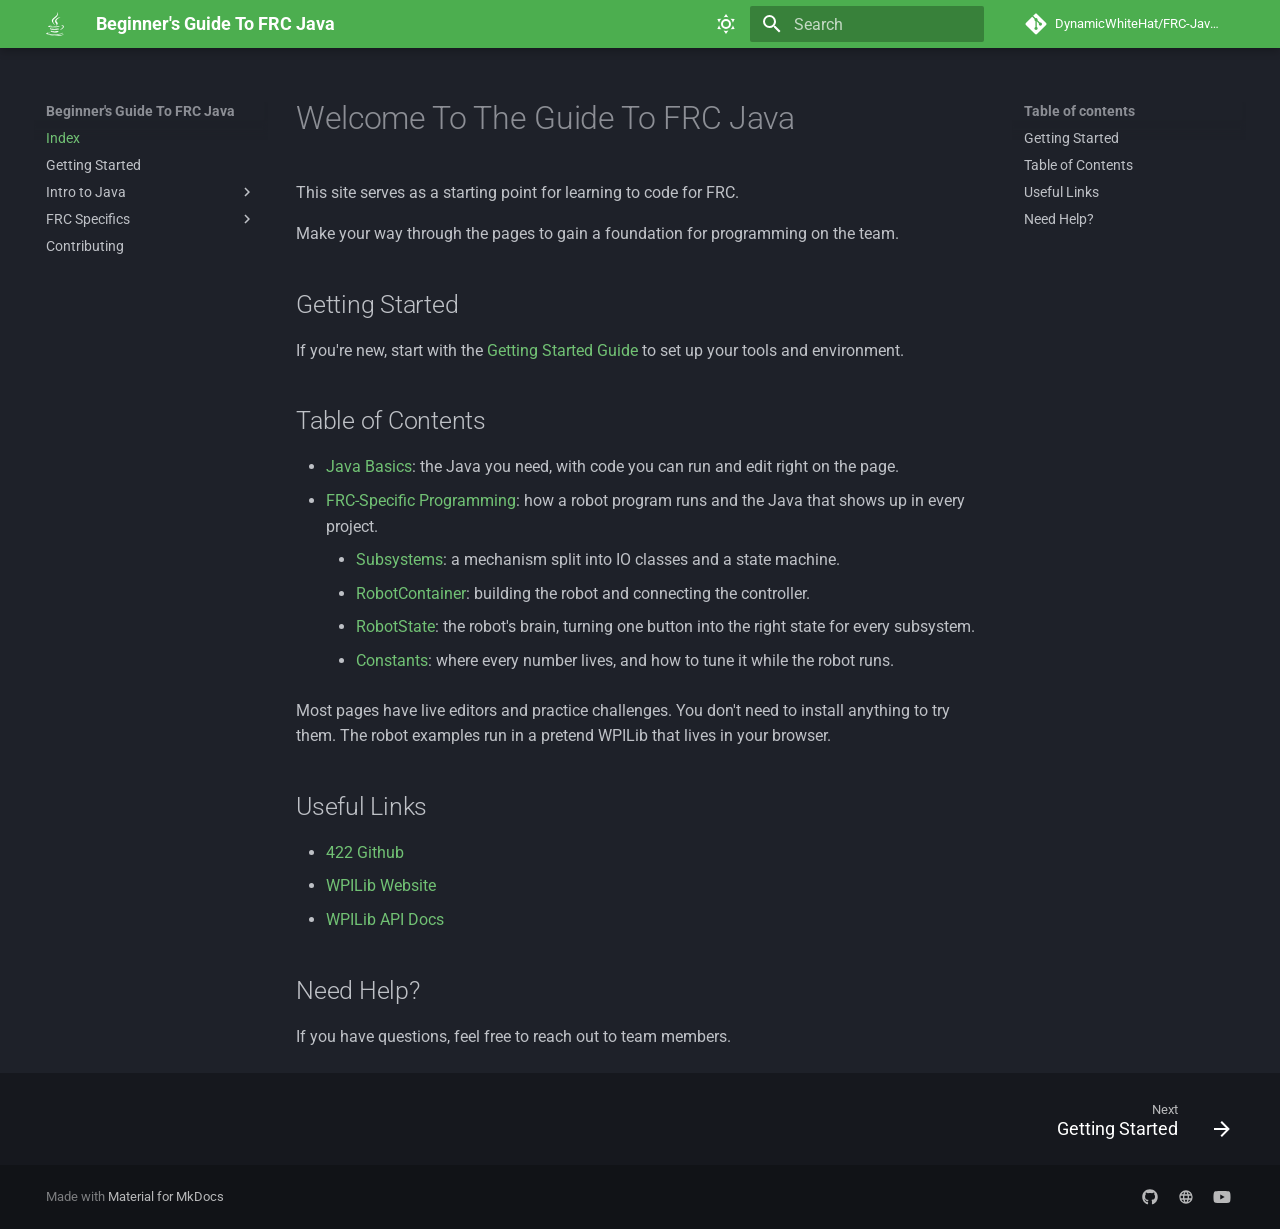
==== commit 7832e238: "Deployed 7183faa with MkDocs version: 1.6.1" ====
--- a/index.html
+++ b/index.html
@@ -15,8 +15,11 @@
         <link rel="next" href="gettingStarted/">
       
       
+        
+      
+      
       <link rel="icon" href="assets/Logo.png">
-      <meta name="generator" content="mkdocs-1.6.1, mkdocs-material-9.6.20">
+      <meta name="generator" content="mkdocs-1.6.1, mkdocs-material-9.7.7">
     
     
       
@@ -24,10 +27,10 @@
       
     
     
-      <link rel="stylesheet" href="assets/stylesheets/main.e53b48f4.min.css">
-      
-        
-        <link rel="stylesheet" href="assets/stylesheets/palette.06af60db.min.css">
+      <link rel="stylesheet" href="assets/stylesheets/main.ec1eaa64.min.css">
+      
+        
+        <link rel="stylesheet" href="assets/stylesheets/palette.ab4e12ef.min.css">
       
       
 
@@ -46,11 +49,12 @@
       
     
     
+      <link rel="stylesheet" href="stylesheets/playground.css">
+    
     <script>__md_scope=new URL(".",location),__md_hash=e=>[...e].reduce(((e,_)=>(e<<5)-e+_.charCodeAt(0)),0),__md_get=(e,_=localStorage,t=__md_scope)=>JSON.parse(_.getItem(t.pathname+"."+e)),__md_set=(e,_,t=localStorage,a=__md_scope)=>{try{t.setItem(a.pathname+"."+e,JSON.stringify(_))}catch(e){}}</script>
     
       
 
-    
     
     
   </head>
@@ -91,7 +95,7 @@
     <a href="." title="Beginner&#39;s Guide To FRC Java" class="md-header__button md-logo" aria-label="Beginner's Guide To FRC Java" data-md-component="logo">
       
   
-  <svg xmlns="http://www.w3.org/2000/svg" viewBox="0 0 384 512"><!--! Font Awesome Free 7.0.0 by @fontawesome - https://fontawesome.com License - https://fontawesome.com/license/free (Icons: CC BY 4.0, Fonts: SIL OFL 1.1, Code: MIT License) Copyright 2025 Fonticons, Inc.--><path d="M277.8 312.9c9.8-6.7 23.4-12.5 23.4-12.5s-38.7 7-77.2 10.2c-47.1 3.9-97.7 4.7-123.1 1.3-60.1-8 33-30.1 33-30.1s-36.1-2.4-80.6 19c-52.5 25.4 130 37 224.5 12.1m-85.4-32.1c-19-42.7-83.1-80.2 0-145.8C296.1 53.2 242.9 0 242.9 0c21.5 84.5-75.6 110.1-110.7 162.6-23.9 35.9 11.7 74.4 60.2 118.2M307 104.6c.1 0-175.2 43.8-91.5 140.2 24.7 28.4-6.5 54-6.5 54s62.7-32.4 33.9-72.9c-26.9-37.8-47.5-56.6 64.1-121.3m-6.1 270.5c-.5 1-1.2 1.8-2 2.6 128.3-33.7 81.1-118.9 19.8-97.3-3.3 1.2-6.2 3.4-8.2 6.3 3.6-1.3 7.3-2.3 11-3 31-6.5 75.5 41.5-20.6 91.4m47.1 62.3s14.5 11.9-15.9 21.2c-57.9 17.5-240.8 22.8-291.6.7-18.3-7.9 16-19 26.8-21.3 11.2-2.4 17.7-2 17.7-2-20.3-14.3-131.3 28.1-56.4 40.2C232.8 509.4 401 461.3 348 437.4M124.5 396c-78.7 22 47.9 67.4 148.1 24.5q-14.7-5.7-28.2-13.8c-44.7 8.5-65.4 9.1-106 4.5-33.5-3.8-13.9-15.2-13.9-15.2m179.8 97.2C225.6 508 128.5 506.3 71 496.8c0-.1 11.8 9.7 72.4 13.6 92.2 5.9 233.8-3.3 237.1-46.9 0 0-6.4 16.5-76.2 29.7M260.7 353c-59.2 11.4-93.5 11.1-136.8 6.6-33.5-3.5-11.6-19.7-11.6-19.7-86.8 28.8 48.2 61.4 169.5 25.9-7.8-2.8-15-7.1-21.1-12.8"/></svg>
+  <svg xmlns="http://www.w3.org/2000/svg" viewBox="0 0 384 512"><!--! Font Awesome Free 7.1.0 by @fontawesome - https://fontawesome.com License - https://fontawesome.com/license/free (Icons: CC BY 4.0, Fonts: SIL OFL 1.1, Code: MIT License) Copyright 2025 Fonticons, Inc.--><path d="M277.8 312.9c9.8-6.7 23.4-12.5 23.4-12.5s-38.7 7-77.2 10.2c-47.1 3.9-97.7 4.7-123.1 1.3-60.1-8 33-30.1 33-30.1s-36.1-2.4-80.6 19c-52.5 25.4 130 37 224.5 12.1m-85.4-32.1c-19-42.7-83.1-80.2 0-145.8C296.1 53.2 242.9 0 242.9 0c21.5 84.5-75.6 110.1-110.7 162.6-23.9 35.9 11.7 74.4 60.2 118.2M307 104.6c.1 0-175.2 43.8-91.5 140.2 24.7 28.4-6.5 54-6.5 54s62.7-32.4 33.9-72.9c-26.9-37.8-47.5-56.6 64.1-121.3m-6.1 270.5c-.5 1-1.2 1.8-2 2.6 128.3-33.7 81.1-118.9 19.8-97.3-3.3 1.2-6.2 3.4-8.2 6.3 3.6-1.3 7.3-2.3 11-3 31-6.5 75.5 41.5-20.6 91.4m47.1 62.3s14.5 11.9-15.9 21.2c-57.9 17.5-240.8 22.8-291.6.7-18.3-7.9 16-19 26.8-21.3 11.2-2.4 17.7-2 17.7-2-20.3-14.3-131.3 28.1-56.4 40.2C232.8 509.4 401 461.3 348 437.4M124.5 396c-78.7 22 47.9 67.4 148.1 24.5q-14.7-5.7-28.2-13.8c-44.7 8.5-65.4 9.1-106 4.5-33.5-3.8-13.9-15.2-13.9-15.2m179.8 97.2C225.6 508 128.5 506.3 71 496.8c0-.1 11.8 9.7 72.4 13.6 92.2 5.9 233.8-3.3 237.1-46.9 0 0-6.4 16.5-76.2 29.7M260.7 353c-59.2 11.4-93.5 11.1-136.8 6.6-33.5-3.5-11.6-19.7-11.6-19.7-86.8 28.8 48.2 61.4 169.5 25.9-7.8-2.8-15-7.1-21.1-12.8"/></svg>
 
     </a>
     <label class="md-header__button md-icon" for="__drawer">
@@ -191,7 +195,7 @@
         <a href="https://github.com/DynamicWhiteHat/FRC-Java-Docs" title="Go to repository" class="md-source" data-md-component="source">
   <div class="md-source__icon md-icon">
     
-    <svg xmlns="http://www.w3.org/2000/svg" viewBox="0 0 448 512"><!--! Font Awesome Free 7.0.0 by @fontawesome - https://fontawesome.com License - https://fontawesome.com/license/free (Icons: CC BY 4.0, Fonts: SIL OFL 1.1, Code: MIT License) Copyright 2025 Fonticons, Inc.--><path d="M439.6 236.1 244 40.5c-5.4-5.5-12.8-8.5-20.4-8.5s-15 3-20.4 8.4L162.5 81l51.5 51.5c27.1-9.1 52.7 16.8 43.4 43.7l49.7 49.7c34.2-11.8 61.2 31 35.5 56.7-26.5 26.5-70.2-2.9-56-37.3L240.3 199v121.9c25.3 12.5 22.3 41.8 9.1 55-6.4 6.4-15.2 10.1-24.3 10.1s-17.8-3.6-24.3-10.1c-17.6-17.6-11.1-46.9 11.2-56v-123c-20.8-8.5-24.6-30.7-18.6-45L142.6 101 8.5 235.1C3 240.6 0 247.9 0 255.5s3 15 8.5 20.4l195.6 195.7c5.4 5.4 12.7 8.4 20.4 8.4s15-3 20.4-8.4l194.7-194.7c5.4-5.4 8.4-12.8 8.4-20.4s-3-15-8.4-20.4"/></svg>
+    <svg xmlns="http://www.w3.org/2000/svg" viewBox="0 0 448 512"><!--! Font Awesome Free 7.1.0 by @fontawesome - https://fontawesome.com License - https://fontawesome.com/license/free (Icons: CC BY 4.0, Fonts: SIL OFL 1.1, Code: MIT License) Copyright 2025 Fonticons, Inc.--><path d="M439.6 236.1 244 40.5c-5.4-5.5-12.8-8.5-20.4-8.5s-15 3-20.4 8.4L162.5 81l51.5 51.5c27.1-9.1 52.7 16.8 43.4 43.7l49.7 49.7c34.2-11.8 61.2 31 35.5 56.7-26.5 26.5-70.2-2.9-56-37.3L240.3 199v121.9c25.3 12.5 22.3 41.8 9.1 55-6.4 6.4-15.2 10.1-24.3 10.1s-17.8-3.6-24.3-10.1c-17.6-17.6-11.1-46.9 11.2-56v-123c-20.8-8.5-24.6-30.7-18.6-45L142.6 101 8.5 235.1C3 240.6 0 247.9 0 255.5s3 15 8.5 20.4l195.6 195.7c5.4 5.4 12.7 8.4 20.4 8.4s15-3 20.4-8.4l194.7-194.7c5.4-5.4 8.4-12.8 8.4-20.4s-3-15-8.4-20.4"/></svg>
   </div>
   <div class="md-source__repository">
     DynamicWhiteHat/FRC-Java-Docs
@@ -227,7 +231,7 @@
     <a href="." title="Beginner&#39;s Guide To FRC Java" class="md-nav__button md-logo" aria-label="Beginner's Guide To FRC Java" data-md-component="logo">
       
   
-  <svg xmlns="http://www.w3.org/2000/svg" viewBox="0 0 384 512"><!--! Font Awesome Free 7.0.0 by @fontawesome - https://fontawesome.com License - https://fontawesome.com/license/free (Icons: CC BY 4.0, Fonts: SIL OFL 1.1, Code: MIT License) Copyright 2025 Fonticons, Inc.--><path d="M277.8 312.9c9.8-6.7 23.4-12.5 23.4-12.5s-38.7 7-77.2 10.2c-47.1 3.9-97.7 4.7-123.1 1.3-60.1-8 33-30.1 33-30.1s-36.1-2.4-80.6 19c-52.5 25.4 130 37 224.5 12.1m-85.4-32.1c-19-42.7-83.1-80.2 0-145.8C296.1 53.2 242.9 0 242.9 0c21.5 84.5-75.6 110.1-110.7 162.6-23.9 35.9 11.7 74.4 60.2 118.2M307 104.6c.1 0-175.2 43.8-91.5 140.2 24.7 28.4-6.5 54-6.5 54s62.7-32.4 33.9-72.9c-26.9-37.8-47.5-56.6 64.1-121.3m-6.1 270.5c-.5 1-1.2 1.8-2 2.6 128.3-33.7 81.1-118.9 19.8-97.3-3.3 1.2-6.2 3.4-8.2 6.3 3.6-1.3 7.3-2.3 11-3 31-6.5 75.5 41.5-20.6 91.4m47.1 62.3s14.5 11.9-15.9 21.2c-57.9 17.5-240.8 22.8-291.6.7-18.3-7.9 16-19 26.8-21.3 11.2-2.4 17.7-2 17.7-2-20.3-14.3-131.3 28.1-56.4 40.2C232.8 509.4 401 461.3 348 437.4M124.5 396c-78.7 22 47.9 67.4 148.1 24.5q-14.7-5.7-28.2-13.8c-44.7 8.5-65.4 9.1-106 4.5-33.5-3.8-13.9-15.2-13.9-15.2m179.8 97.2C225.6 508 128.5 506.3 71 496.8c0-.1 11.8 9.7 72.4 13.6 92.2 5.9 233.8-3.3 237.1-46.9 0 0-6.4 16.5-76.2 29.7M260.7 353c-59.2 11.4-93.5 11.1-136.8 6.6-33.5-3.5-11.6-19.7-11.6-19.7-86.8 28.8 48.2 61.4 169.5 25.9-7.8-2.8-15-7.1-21.1-12.8"/></svg>
+  <svg xmlns="http://www.w3.org/2000/svg" viewBox="0 0 384 512"><!--! Font Awesome Free 7.1.0 by @fontawesome - https://fontawesome.com License - https://fontawesome.com/license/free (Icons: CC BY 4.0, Fonts: SIL OFL 1.1, Code: MIT License) Copyright 2025 Fonticons, Inc.--><path d="M277.8 312.9c9.8-6.7 23.4-12.5 23.4-12.5s-38.7 7-77.2 10.2c-47.1 3.9-97.7 4.7-123.1 1.3-60.1-8 33-30.1 33-30.1s-36.1-2.4-80.6 19c-52.5 25.4 130 37 224.5 12.1m-85.4-32.1c-19-42.7-83.1-80.2 0-145.8C296.1 53.2 242.9 0 242.9 0c21.5 84.5-75.6 110.1-110.7 162.6-23.9 35.9 11.7 74.4 60.2 118.2M307 104.6c.1 0-175.2 43.8-91.5 140.2 24.7 28.4-6.5 54-6.5 54s62.7-32.4 33.9-72.9c-26.9-37.8-47.5-56.6 64.1-121.3m-6.1 270.5c-.5 1-1.2 1.8-2 2.6 128.3-33.7 81.1-118.9 19.8-97.3-3.3 1.2-6.2 3.4-8.2 6.3 3.6-1.3 7.3-2.3 11-3 31-6.5 75.5 41.5-20.6 91.4m47.1 62.3s14.5 11.9-15.9 21.2c-57.9 17.5-240.8 22.8-291.6.7-18.3-7.9 16-19 26.8-21.3 11.2-2.4 17.7-2 17.7-2-20.3-14.3-131.3 28.1-56.4 40.2C232.8 509.4 401 461.3 348 437.4M124.5 396c-78.7 22 47.9 67.4 148.1 24.5q-14.7-5.7-28.2-13.8c-44.7 8.5-65.4 9.1-106 4.5-33.5-3.8-13.9-15.2-13.9-15.2m179.8 97.2C225.6 508 128.5 506.3 71 496.8c0-.1 11.8 9.7 72.4 13.6 92.2 5.9 233.8-3.3 237.1-46.9 0 0-6.4 16.5-76.2 29.7M260.7 353c-59.2 11.4-93.5 11.1-136.8 6.6-33.5-3.5-11.6-19.7-11.6-19.7-86.8 28.8 48.2 61.4 169.5 25.9-7.8-2.8-15-7.1-21.1-12.8"/></svg>
 
     </a>
     Beginner's Guide To FRC Java
@@ -237,7 +241,7 @@
       <a href="https://github.com/DynamicWhiteHat/FRC-Java-Docs" title="Go to repository" class="md-source" data-md-component="source">
   <div class="md-source__icon md-icon">
     
-    <svg xmlns="http://www.w3.org/2000/svg" viewBox="0 0 448 512"><!--! Font Awesome Free 7.0.0 by @fontawesome - https://fontawesome.com License - https://fontawesome.com/license/free (Icons: CC BY 4.0, Fonts: SIL OFL 1.1, Code: MIT License) Copyright 2025 Fonticons, Inc.--><path d="M439.6 236.1 244 40.5c-5.4-5.5-12.8-8.5-20.4-8.5s-15 3-20.4 8.4L162.5 81l51.5 51.5c27.1-9.1 52.7 16.8 43.4 43.7l49.7 49.7c34.2-11.8 61.2 31 35.5 56.7-26.5 26.5-70.2-2.9-56-37.3L240.3 199v121.9c25.3 12.5 22.3 41.8 9.1 55-6.4 6.4-15.2 10.1-24.3 10.1s-17.8-3.6-24.3-10.1c-17.6-17.6-11.1-46.9 11.2-56v-123c-20.8-8.5-24.6-30.7-18.6-45L142.6 101 8.5 235.1C3 240.6 0 247.9 0 255.5s3 15 8.5 20.4l195.6 195.7c5.4 5.4 12.7 8.4 20.4 8.4s15-3 20.4-8.4l194.7-194.7c5.4-5.4 8.4-12.8 8.4-20.4s-3-15-8.4-20.4"/></svg>
+    <svg xmlns="http://www.w3.org/2000/svg" viewBox="0 0 448 512"><!--! Font Awesome Free 7.1.0 by @fontawesome - https://fontawesome.com License - https://fontawesome.com/license/free (Icons: CC BY 4.0, Fonts: SIL OFL 1.1, Code: MIT License) Copyright 2025 Fonticons, Inc.--><path d="M439.6 236.1 244 40.5c-5.4-5.5-12.8-8.5-20.4-8.5s-15 3-20.4 8.4L162.5 81l51.5 51.5c27.1-9.1 52.7 16.8 43.4 43.7l49.7 49.7c34.2-11.8 61.2 31 35.5 56.7-26.5 26.5-70.2-2.9-56-37.3L240.3 199v121.9c25.3 12.5 22.3 41.8 9.1 55-6.4 6.4-15.2 10.1-24.3 10.1s-17.8-3.6-24.3-10.1c-17.6-17.6-11.1-46.9 11.2-56v-123c-20.8-8.5-24.6-30.7-18.6-45L142.6 101 8.5 235.1C3 240.6 0 247.9 0 255.5s3 15 8.5 20.4l195.6 195.7c5.4 5.4 12.7 8.4 20.4 8.4s15-3 20.4-8.4l194.7-194.7c5.4-5.4 8.4-12.8 8.4-20.4s-3-15-8.4-20.4"/></svg>
   </div>
   <div class="md-source__repository">
     DynamicWhiteHat/FRC-Java-Docs
@@ -268,9 +272,14 @@
   
   
   <span class="md-ellipsis">
+    
+  
     Index
-    
-  </span>
+  
+
+    
+  </span>
+  
   
 
           <span class="md-nav__icon md-icon"></span>
@@ -281,9 +290,14 @@
   
   
   <span class="md-ellipsis">
+    
+  
     Index
-    
-  </span>
+  
+
+    
+  </span>
+  
   
 
       </a>
@@ -306,7 +320,9 @@
         <li class="md-nav__item">
   <a href="#getting-started" class="md-nav__link">
     <span class="md-ellipsis">
-      Getting Started
+      
+        Getting Started
+      
     </span>
   </a>
   
@@ -315,7 +331,9 @@
         <li class="md-nav__item">
   <a href="#table-of-contents" class="md-nav__link">
     <span class="md-ellipsis">
-      Table of Contents
+      
+        Table of Contents
+      
     </span>
   </a>
   
@@ -324,7 +342,9 @@
         <li class="md-nav__item">
   <a href="#useful-links" class="md-nav__link">
     <span class="md-ellipsis">
-      Useful Links
+      
+        Useful Links
+      
     </span>
   </a>
   
@@ -333,7 +353,9 @@
         <li class="md-nav__item">
   <a href="#need-help" class="md-nav__link">
     <span class="md-ellipsis">
-      Need Help?
+      
+        Need Help?
+      
     </span>
   </a>
   
@@ -359,9 +381,14 @@
   
   
   <span class="md-ellipsis">
+    
+  
     Getting Started
-    
-  </span>
+  
+
+    
+  </span>
+  
   
 
       </a>
@@ -392,9 +419,14 @@
   
   
   <span class="md-ellipsis">
+    
+  
     Intro to Java
-    
-  </span>
+  
+
+    
+  </span>
+  
   
 
             <span class="md-nav__icon md-icon"></span>
@@ -403,7 +435,11 @@
         <nav class="md-nav" data-md-level="1" aria-labelledby="__nav_3_label" aria-expanded="false">
           <label class="md-nav__title" for="__nav_3">
             <span class="md-nav__icon md-icon"></span>
-            Intro to Java
+            
+  
+    Intro to Java
+  
+
           </label>
           <ul class="md-nav__list" data-md-scrollfix>
             
@@ -419,9 +455,14 @@
   
   
   <span class="md-ellipsis">
+    
+  
     Why Java?
-    
-  </span>
+  
+
+    
+  </span>
+  
   
 
       </a>
@@ -442,9 +483,14 @@
   
   
   <span class="md-ellipsis">
+    
+  
     Lesson 1
-    
-  </span>
+  
+
+    
+  </span>
+  
   
 
       </a>
@@ -465,9 +511,14 @@
   
   
   <span class="md-ellipsis">
+    
+  
     Lesson 2
-    
-  </span>
+  
+
+    
+  </span>
+  
   
 
       </a>
@@ -488,9 +539,42 @@
   
   
   <span class="md-ellipsis">
+    
+  
     Lesson 3
-    
-  </span>
+  
+
+    
+  </span>
+  
+  
+
+      </a>
+    </li>
+  
+
+              
+            
+              
+                
+  
+  
+  
+  
+    <li class="md-nav__item">
+      <a href="introToJava/javaQuiz/" class="md-nav__link">
+        
+  
+  
+  <span class="md-ellipsis">
+    
+  
+    Quiz
+  
+
+    
+  </span>
+  
   
 
       </a>
@@ -529,9 +613,14 @@
   
   
   <span class="md-ellipsis">
+    
+  
     FRC Specifics
-    
-  </span>
+  
+
+    
+  </span>
+  
   
 
             <span class="md-nav__icon md-icon"></span>
@@ -540,7 +629,11 @@
         <nav class="md-nav" data-md-level="1" aria-labelledby="__nav_4_label" aria-expanded="false">
           <label class="md-nav__title" for="__nav_4">
             <span class="md-nav__icon md-icon"></span>
-            FRC Specifics
+            
+  
+    FRC Specifics
+  
+
           </label>
           <ul class="md-nav__list" data-md-scrollfix>
             
@@ -556,9 +649,14 @@
   
   
   <span class="md-ellipsis">
+    
+  
     FRC Nuances
-    
-  </span>
+  
+
+    
+  </span>
+  
   
 
       </a>
@@ -579,9 +677,98 @@
   
   
   <span class="md-ellipsis">
-    Susbsystems
-    
-  </span>
+    
+  
+    Subsystems
+  
+
+    
+  </span>
+  
+  
+
+      </a>
+    </li>
+  
+
+              
+            
+              
+                
+  
+  
+  
+  
+    <li class="md-nav__item">
+      <a href="frcSpecifics/robotContainer/" class="md-nav__link">
+        
+  
+  
+  <span class="md-ellipsis">
+    
+  
+    RobotContainer
+  
+
+    
+  </span>
+  
+  
+
+      </a>
+    </li>
+  
+
+              
+            
+              
+                
+  
+  
+  
+  
+    <li class="md-nav__item">
+      <a href="frcSpecifics/robotState/" class="md-nav__link">
+        
+  
+  
+  <span class="md-ellipsis">
+    
+  
+    RobotState
+  
+
+    
+  </span>
+  
+  
+
+      </a>
+    </li>
+  
+
+              
+            
+              
+                
+  
+  
+  
+  
+    <li class="md-nav__item">
+      <a href="frcSpecifics/constants/" class="md-nav__link">
+        
+  
+  
+  <span class="md-ellipsis">
+    
+  
+    Constants
+  
+
+    
+  </span>
+  
   
 
       </a>
@@ -609,9 +796,14 @@
   
   
   <span class="md-ellipsis">
+    
+  
     Contributing
-    
-  </span>
+  
+
+    
+  </span>
+  
   
 
       </a>
@@ -648,7 +840,9 @@
         <li class="md-nav__item">
   <a href="#getting-started" class="md-nav__link">
     <span class="md-ellipsis">
-      Getting Started
+      
+        Getting Started
+      
     </span>
   </a>
   
@@ -657,7 +851,9 @@
         <li class="md-nav__item">
   <a href="#table-of-contents" class="md-nav__link">
     <span class="md-ellipsis">
-      Table of Contents
+      
+        Table of Contents
+      
     </span>
   </a>
   
@@ -666,7 +862,9 @@
         <li class="md-nav__item">
   <a href="#useful-links" class="md-nav__link">
     <span class="md-ellipsis">
-      Useful Links
+      
+        Useful Links
+      
     </span>
   </a>
   
@@ -675,7 +873,9 @@
         <li class="md-nav__item">
   <a href="#need-help" class="md-nav__link">
     <span class="md-ellipsis">
-      Need Help?
+      
+        Need Help?
+      
     </span>
   </a>
   
@@ -691,6 +891,7 @@
           
           
             <div class="md-content" data-md-component="content">
+              
               <article class="md-content__inner md-typeset">
                 
                   
@@ -707,9 +908,16 @@
 <p>If you're new, start with the <a href="gettingStarted/">Getting Started Guide</a> to set up your tools and environment.</p>
 <h2 id="table-of-contents">Table of Contents</h2>
 <ul>
-<li><a href="introToJava/whyJava/">Java Basics</a></li>
-<li><a href="frcSpecifics/frcProgramming/">FRC-Specific Programming</a></li>
+<li><a href="introToJava/whyJava/">Java Basics</a>: the Java you need, with code you can run and edit right on the page.</li>
+<li><a href="frcSpecifics/frcProgramming/">FRC-Specific Programming</a>: how a robot program runs and the Java that shows up in every project.<ul>
+<li><a href="frcSpecifics/subsystems/">Subsystems</a>: a mechanism split into IO classes and a state machine.</li>
+<li><a href="frcSpecifics/robotContainer/">RobotContainer</a>: building the robot and connecting the controller.</li>
+<li><a href="frcSpecifics/robotState/">RobotState</a>: the robot's brain, turning one button into the right state for every subsystem.</li>
+<li><a href="frcSpecifics/constants/">Constants</a>: where every number lives, and how to tune it while the robot runs.</li>
 </ul>
+</li>
+</ul>
+<p>Most pages have live editors and practice challenges. You don't need to install anything to try them. The robot examples run in a pretend WPILib that lives in your browser.</p>
 <h2 id="useful-links">Useful Links</h2>
 <ul>
 <li><a href="https://github.com/team422" target="_blank">422 Github</a></li>
@@ -789,7 +997,7 @@
       
     
     <a href="https://github.com/team422" target="_blank" rel="noopener" title="github.com" class="md-social__link">
-      <svg xmlns="http://www.w3.org/2000/svg" viewBox="0 0 512 512"><!--! Font Awesome Free 7.0.0 by @fontawesome - https://fontawesome.com License - https://fontawesome.com/license/free (Icons: CC BY 4.0, Fonts: SIL OFL 1.1, Code: MIT License) Copyright 2025 Fonticons, Inc.--><path d="M173.9 397.4c0 2-2.3 3.6-5.2 3.6-3.3.3-5.6-1.3-5.6-3.6 0-2 2.3-3.6 5.2-3.6 3-.3 5.6 1.3 5.6 3.6m-31.1-4.5c-.7 2 1.3 4.3 4.3 4.9 2.6 1 5.6 0 6.2-2s-1.3-4.3-4.3-5.2c-2.6-.7-5.5.3-6.2 2.3m44.2-1.7c-2.9.7-4.9 2.6-4.6 4.9.3 2 2.9 3.3 5.9 2.6 2.9-.7 4.9-2.6 4.6-4.6-.3-1.9-3-3.2-5.9-2.9M252.8 8C114.1 8 8 113.3 8 252c0 110.9 69.8 205.8 169.5 239.2 12.8 2.3 17.3-5.6 17.3-12.1 0-6.2-.3-40.4-.3-61.4 0 0-70 15-84.7-29.8 0 0-11.4-29.1-27.8-36.6 0 0-22.9-15.7 1.6-15.4 0 0 24.9 2 38.6 25.8 21.9 38.6 58.6 27.5 72.9 20.9 2.3-16 8.8-27.1 16-33.7-55.9-6.2-112.3-14.3-112.3-110.5 0-27.5 7.6-41.3 23.6-58.9-2.6-6.5-11.1-33.3 2.6-67.9 20.9-6.5 69 27 69 27 20-5.6 41.5-8.5 62.8-8.5s42.8 2.9 62.8 8.5c0 0 48.1-33.6 69-27 13.7 34.7 5.2 61.4 2.6 67.9 16 17.7 25.8 31.5 25.8 58.9 0 96.5-58.9 104.2-114.8 110.5 9.2 7.9 17 22.9 17 46.4 0 33.7-.3 75.4-.3 83.6 0 6.5 4.6 14.4 17.3 12.1C436.2 457.8 504 362.9 504 252 504 113.3 391.5 8 252.8 8M105.2 352.9c-1.3 1-1 3.3.7 5.2 1.6 1.6 3.9 2.3 5.2 1 1.3-1 1-3.3-.7-5.2-1.6-1.6-3.9-2.3-5.2-1m-10.8-8.1c-.7 1.3.3 2.9 2.3 3.9 1.6 1 3.6.7 4.3-.7.7-1.3-.3-2.9-2.3-3.9-2-.6-3.6-.3-4.3.7m32.4 35.6c-1.6 1.3-1 4.3 1.3 6.2 2.3 2.3 5.2 2.6 6.5 1 1.3-1.3.7-4.3-1.3-6.2-2.2-2.3-5.2-2.6-6.5-1m-11.4-14.7c-1.6 1-1.6 3.6 0 5.9s4.3 3.3 5.6 2.3c1.6-1.3 1.6-3.9 0-6.2-1.4-2.3-4-3.3-5.6-2"/></svg>
+      <svg xmlns="http://www.w3.org/2000/svg" viewBox="0 0 512 512"><!--! Font Awesome Free 7.1.0 by @fontawesome - https://fontawesome.com License - https://fontawesome.com/license/free (Icons: CC BY 4.0, Fonts: SIL OFL 1.1, Code: MIT License) Copyright 2025 Fonticons, Inc.--><path d="M173.9 397.4c0 2-2.3 3.6-5.2 3.6-3.3.3-5.6-1.3-5.6-3.6 0-2 2.3-3.6 5.2-3.6 3-.3 5.6 1.3 5.6 3.6m-31.1-4.5c-.7 2 1.3 4.3 4.3 4.9 2.6 1 5.6 0 6.2-2s-1.3-4.3-4.3-5.2c-2.6-.7-5.5.3-6.2 2.3m44.2-1.7c-2.9.7-4.9 2.6-4.6 4.9.3 2 2.9 3.3 5.9 2.6 2.9-.7 4.9-2.6 4.6-4.6-.3-1.9-3-3.2-5.9-2.9M252.8 8C114.1 8 8 113.3 8 252c0 110.9 69.8 205.8 169.5 239.2 12.8 2.3 17.3-5.6 17.3-12.1 0-6.2-.3-40.4-.3-61.4 0 0-70 15-84.7-29.8 0 0-11.4-29.1-27.8-36.6 0 0-22.9-15.7 1.6-15.4 0 0 24.9 2 38.6 25.8 21.9 38.6 58.6 27.5 72.9 20.9 2.3-16 8.8-27.1 16-33.7-55.9-6.2-112.3-14.3-112.3-110.5 0-27.5 7.6-41.3 23.6-58.9-2.6-6.5-11.1-33.3 2.6-67.9 20.9-6.5 69 27 69 27 20-5.6 41.5-8.5 62.8-8.5s42.8 2.9 62.8 8.5c0 0 48.1-33.6 69-27 13.7 34.7 5.2 61.4 2.6 67.9 16 17.7 25.8 31.5 25.8 58.9 0 96.5-58.9 104.2-114.8 110.5 9.2 7.9 17 22.9 17 46.4 0 33.7-.3 75.4-.3 83.6 0 6.5 4.6 14.4 17.3 12.1C436.2 457.8 504 362.9 504 252 504 113.3 391.5 8 252.8 8M105.2 352.9c-1.3 1-1 3.3.7 5.2 1.6 1.6 3.9 2.3 5.2 1 1.3-1 1-3.3-.7-5.2-1.6-1.6-3.9-2.3-5.2-1m-10.8-8.1c-.7 1.3.3 2.9 2.3 3.9 1.6 1 3.6.7 4.3-.7.7-1.3-.3-2.9-2.3-3.9-2-.6-3.6-.3-4.3.7m32.4 35.6c-1.6 1.3-1 4.3 1.3 6.2 2.3 2.3 5.2 2.6 6.5 1 1.3-1.3.7-4.3-1.3-6.2-2.2-2.3-5.2-2.6-6.5-1m-11.4-14.7c-1.6 1-1.6 3.6 0 5.9s4.3 3.3 5.6 2.3c1.6-1.3 1.6-3.9 0-6.2-1.4-2.3-4-3.3-5.6-2"/></svg>
     </a>
   
     
@@ -811,7 +1019,7 @@
       
     
     <a href="https://www.youtube.com/@mechtechdragons" target="_blank" rel="noopener" title="www.youtube.com" class="md-social__link">
-      <svg xmlns="http://www.w3.org/2000/svg" viewBox="0 0 576 512"><!--! Font Awesome Free 7.0.0 by @fontawesome - https://fontawesome.com License - https://fontawesome.com/license/free (Icons: CC BY 4.0, Fonts: SIL OFL 1.1, Code: MIT License) Copyright 2025 Fonticons, Inc.--><path d="M549.7 124.1c-6.2-23.7-24.8-42.3-48.3-48.6C458.9 64 288.1 64 288.1 64S117.3 64 74.7 75.5c-23.5 6.3-42 24.9-48.3 48.6C15 167 15 256.4 15 256.4s0 89.4 11.4 132.3c6.3 23.6 24.8 41.5 48.3 47.8C117.3 448 288.1 448 288.1 448s170.8 0 213.4-11.5c23.5-6.3 42-24.2 48.3-47.8 11.4-42.9 11.4-132.3 11.4-132.3s0-89.4-11.4-132.3zM232.2 337.6V175.2l142.7 81.2z"/></svg>
+      <svg xmlns="http://www.w3.org/2000/svg" viewBox="0 0 576 512"><!--! Font Awesome Free 7.1.0 by @fontawesome - https://fontawesome.com License - https://fontawesome.com/license/free (Icons: CC BY 4.0, Fonts: SIL OFL 1.1, Code: MIT License) Copyright 2025 Fonticons, Inc.--><path d="M549.7 124.1c-6.2-23.7-24.8-42.3-48.3-48.6C458.9 64 288.1 64 288.1 64S117.3 64 74.7 75.5c-23.5 6.3-42 24.9-48.3 48.6C15 167 15 256.4 15 256.4s0 89.4 11.4 132.3c6.3 23.6 24.8 41.5 48.3 47.8C117.3 448 288.1 448 288.1 448s170.8 0 213.4-11.5c23.5-6.3 42-24.2 48.3-47.8 11.4-42.9 11.4-132.3 11.4-132.3s0-89.4-11.4-132.3zM232.2 337.6V175.2l142.7 81.2z"/></svg>
     </a>
   
 </div>
@@ -828,10 +1036,17 @@
     
     
       
-      <script id="__config" type="application/json">{"base": ".", "features": ["navigation.footer"], "search": "assets/javascripts/workers/search.973d3a69.min.js", "tags": null, "translations": {"clipboard.copied": "Copied to clipboard", "clipboard.copy": "Copy to clipboard", "search.result.more.one": "1 more on this page", "search.result.more.other": "# more on this page", "search.result.none": "No matching documents", "search.result.one": "1 matching document", "search.result.other": "# matching documents", "search.result.placeholder": "Type to start searching", "search.result.term.missing": "Missing", "select.version": "Select version"}, "version": null}</script>
-    
-    
-      <script src="assets/javascripts/bundle.f55a23d4.min.js"></script>
+      
+      <script id="__config" type="application/json">{"annotate": null, "base": ".", "features": ["navigation.footer", "content.code.annotate"], "search": "assets/javascripts/workers/search.2c215733.min.js", "tags": null, "translations": {"clipboard.copied": "Copied to clipboard", "clipboard.copy": "Copy to clipboard", "search.result.more.one": "1 more on this page", "search.result.more.other": "# more on this page", "search.result.none": "No matching documents", "search.result.one": "1 matching document", "search.result.other": "# matching documents", "search.result.placeholder": "Type to start searching", "search.result.term.missing": "Missing", "select.version": "Select version"}, "version": null}</script>
+    
+    
+      <script src="assets/javascripts/bundle.d7400e89.min.js"></script>
+      
+        <script src="javascripts/minijava.js"></script>
+      
+        <script src="javascripts/wpilib-prelude.js"></script>
+      
+        <script src="javascripts/playground.js"></script>
       
     
   </body>
--- a/assets/stylesheets/main.ec1eaa64.min.css
+++ b/assets/stylesheets/main.ec1eaa64.min.css
@@ -0,0 +1 @@
+@charset "UTF-8";html{-webkit-text-size-adjust:none;-moz-text-size-adjust:none;text-size-adjust:none;box-sizing:border-box}*,:after,:before{box-sizing:inherit}@media (prefers-reduced-motion){*,:after,:before{transition:none!important}}body{margin:0}a,button,input,label{-webkit-tap-highlight-color:transparent}a{color:inherit;text-decoration:none}hr{border:0;box-sizing:initial;display:block;height:.05rem;overflow:visible;padding:0}small{font-size:80%}sub,sup{line-height:1em}img{border-style:none}table{border-collapse:initial;border-spacing:0}td,th{font-weight:400;vertical-align:top}button{background:#0000;border:0;font-family:inherit;font-size:inherit;margin:0;padding:0}input{border:0;outline:none}:root{--md-primary-fg-color:#4051b5;--md-primary-fg-color--light:#5d6cc0;--md-primary-fg-color--dark:#303fa1;--md-primary-bg-color:#fff;--md-primary-bg-color--light:#ffffffb3;--md-accent-fg-color:#526cfe;--md-accent-fg-color--transparent:#526cfe1a;--md-accent-bg-color:#fff;--md-accent-bg-color--light:#ffffffb3}[data-md-color-scheme=default]{color-scheme:light}[data-md-color-scheme=default] img[src$="#gh-dark-mode-only"],[data-md-color-scheme=default] img[src$="#only-dark"]{display:none}:root,[data-md-color-scheme=default]{--md-hue:225deg;--md-default-fg-color:#000000de;--md-default-fg-color--light:#0000008a;--md-default-fg-color--lighter:#00000052;--md-default-fg-color--lightest:#00000012;--md-default-bg-color:#fff;--md-default-bg-color--light:#ffffffb3;--md-default-bg-color--lighter:#ffffff4d;--md-default-bg-color--lightest:#ffffff1f;--md-code-fg-color:#36464e;--md-code-bg-color:#f5f5f5;--md-code-bg-color--light:#f5f5f5b3;--md-code-bg-color--lighter:#f5f5f54d;--md-code-hl-color:#4287ff;--md-code-hl-color--light:#4287ff1a;--md-code-hl-number-color:#d52a2a;--md-code-hl-special-color:#db1457;--md-code-hl-function-color:#a846b9;--md-code-hl-constant-color:#6e59d9;--md-code-hl-keyword-color:#3f6ec6;--md-code-hl-string-color:#1c7d4d;--md-code-hl-name-color:var(--md-code-fg-color);--md-code-hl-operator-color:var(--md-default-fg-color--light);--md-code-hl-punctuation-color:var(--md-default-fg-color--light);--md-code-hl-comment-color:var(--md-default-fg-color--light);--md-code-hl-generic-color:var(--md-default-fg-color--light);--md-code-hl-variable-color:var(--md-default-fg-color--light);--md-typeset-color:var(--md-default-fg-color);--md-typeset-a-color:var(--md-primary-fg-color);--md-typeset-del-color:#f5503d26;--md-typeset-ins-color:#0bd57026;--md-typeset-kbd-color:#fafafa;--md-typeset-kbd-accent-color:#fff;--md-typeset-kbd-border-color:#b8b8b8;--md-typeset-mark-color:#ffff0080;--md-typeset-table-color:#0000001f;--md-typeset-table-color--light:rgba(0,0,0,.035);--md-admonition-fg-color:var(--md-default-fg-color);--md-admonition-bg-color:var(--md-default-bg-color);--md-warning-fg-color:#000000de;--md-warning-bg-color:#ff9;--md-footer-fg-color:#fff;--md-footer-fg-color--light:#ffffffb3;--md-footer-fg-color--lighter:#ffffff73;--md-footer-bg-color:#000000de;--md-footer-bg-color--dark:#00000052;--md-shadow-z1:0 0.2rem 0.5rem #0000000d,0 0 0.05rem #0000001a;--md-shadow-z2:0 0.2rem 0.5rem #0000001a,0 0 0.05rem #00000040;--md-shadow-z3:0 0.2rem 0.5rem #0003,0 0 0.05rem #00000059}.md-icon svg{fill:currentcolor;display:block;height:1.2rem;width:1.2rem}body{-webkit-font-smoothing:antialiased;-moz-osx-font-smoothing:grayscale;--md-text-font-family:var(--md-text-font,_),-apple-system,BlinkMacSystemFont,Helvetica,Arial,sans-serif;--md-code-font-family:var(--md-code-font,_),SFMono-Regular,Consolas,Menlo,monospace}aside,body,input{font-feature-settings:"kern","liga";color:var(--md-typeset-color);font-family:var(--md-text-font-family)}code,kbd,pre{font-feature-settings:"kern";font-family:var(--md-code-font-family)}:root{--md-typeset-table-sort-icon:url('data:image/svg+xml;charset=utf-8,<svg xmlns="http://www.w3.org/2000/svg" viewBox="0 0 24 24"><path d="m18 21-4-4h3V7h-3l4-4 4 4h-3v10h3M2 19v-2h10v2M2 13v-2h7v2M2 7V5h4v2z"/></svg>');--md-typeset-table-sort-icon--asc:url('data:image/svg+xml;charset=utf-8,<svg xmlns="http://www.w3.org/2000/svg" viewBox="0 0 24 24"><path d="M19 17h3l-4 4-4-4h3V3h2M2 17h10v2H2M6 5v2H2V5m0 6h7v2H2z"/></svg>');--md-typeset-table-sort-icon--desc:url('data:image/svg+xml;charset=utf-8,<svg xmlns="http://www.w3.org/2000/svg" viewBox="0 0 24 24"><path d="M19 7h3l-4-4-4 4h3v14h2M2 17h10v2H2M6 5v2H2V5m0 6h7v2H2z"/></svg>')}.md-typeset{-webkit-print-color-adjust:exact;color-adjust:exact;font-size:.8rem;line-height:1.6;overflow-wrap:break-word}@media print{.md-typeset{font-size:.68rem}}.md-typeset blockquote,.md-typeset dl,.md-typeset figure,.md-typeset ol,.md-typeset pre,.md-typeset ul{margin-bottom:1em;margin-top:1em}.md-typeset h1{color:var(--md-default-fg-color--light);font-size:2em;line-height:1.3;margin:0 0 1.25em}.md-typeset h1,.md-typeset h2{font-weight:300;letter-spacing:-.01em}.md-typeset h2{font-size:1.5625em;line-height:1.4;margin:1.6em 0 .64em}.md-typeset h3{font-size:1.25em;font-weight:400;letter-spacing:-.01em;line-height:1.5;margin:1.6em 0 .8em}.md-typeset h2+h3{margin-top:.8em}.md-typeset h4{font-weight:700;letter-spacing:-.01em;margin:1em 0}.md-typeset h5,.md-typeset h6{color:var(--md-default-fg-color--light);font-size:.8em;font-weight:700;letter-spacing:-.01em;margin:1.25em 0}.md-typeset h5{text-transform:uppercase}.md-typeset h5 code{text-transform:none}.md-typeset hr{border-bottom:.05rem solid var(--md-default-fg-color--lightest);display:flow-root;margin:1.5em 0}.md-typeset a{color:var(--md-typeset-a-color);word-break:break-word}.md-typeset a,.md-typeset a:before{transition:color 125ms}.md-typeset a:focus,.md-typeset a:hover{color:var(--md-accent-fg-color)}.md-typeset a:focus code,.md-typeset a:hover code{background-color:var(--md-accent-fg-color--transparent);color:var(--md-accent-fg-color)}.md-typeset a code{color:var(--md-typeset-a-color)}.md-typeset a.focus-visible{outline-color:var(--md-accent-fg-color);outline-offset:.2rem}.md-typeset code,.md-typeset kbd,.md-typeset pre{color:var(--md-code-fg-color);direction:ltr;font-variant-ligatures:none;transition:background-color 125ms}@media print{.md-typeset code,.md-typeset kbd,.md-typeset pre{white-space:pre-wrap}}.md-typeset code{background-color:var(--md-code-bg-color);border-radius:.1rem;-webkit-box-decoration-break:clone;box-decoration-break:clone;font-size:.85em;padding:0 .2941176471em;transition:color 125ms,background-color 125ms;word-break:break-word}.md-typeset code:not(.focus-visible){-webkit-tap-highlight-color:transparent;outline:none}.md-typeset pre{display:flow-root;line-height:1.4;position:relative}.md-typeset pre>code{-webkit-box-decoration-break:slice;box-decoration-break:slice;box-shadow:none;display:block;margin:0;outline-color:var(--md-accent-fg-color);overflow:auto;padding:.7720588235em 1.1764705882em;scrollbar-color:var(--md-default-fg-color--lighter) #0000;scrollbar-width:thin;touch-action:auto;word-break:normal}.md-typeset pre>code:hover{scrollbar-color:var(--md-accent-fg-color) #0000}.md-typeset pre>code::-webkit-scrollbar{height:.2rem;width:.2rem}.md-typeset pre>code::-webkit-scrollbar-thumb{background-color:var(--md-default-fg-color--lighter)}.md-typeset pre>code::-webkit-scrollbar-thumb:hover{background-color:var(--md-accent-fg-color)}.md-typeset kbd{background-color:var(--md-typeset-kbd-color);border-radius:.1rem;box-shadow:0 .1rem 0 .05rem var(--md-typeset-kbd-border-color),0 .1rem 0 var(--md-typeset-kbd-border-color),0 -.1rem .2rem var(--md-typeset-kbd-accent-color) inset;color:var(--md-default-fg-color);display:inline-block;font-size:.75em;padding:0 .6666666667em;vertical-align:text-top;word-break:break-word}.md-typeset mark{background-color:var(--md-typeset-mark-color);-webkit-box-decoration-break:clone;box-decoration-break:clone;color:inherit;word-break:break-word}.md-typeset abbr{cursor:help;text-decoration:none}.md-typeset [data-preview],.md-typeset abbr{border-bottom:.05rem dotted var(--md-default-fg-color--light)}.md-typeset small{opacity:.75}[dir=ltr] .md-typeset sub,[dir=ltr] .md-typeset sup{margin-left:.078125em}[dir=rtl] .md-typeset sub,[dir=rtl] .md-typeset sup{margin-right:.078125em}[dir=ltr] .md-typeset blockquote{padding-left:.6rem}[dir=rtl] .md-typeset blockquote{padding-right:.6rem}[dir=ltr] .md-typeset blockquote{border-left:.2rem solid var(--md-default-fg-color--lighter)}[dir=rtl] .md-typeset blockquote{border-right:.2rem solid var(--md-default-fg-color--lighter)}.md-typeset blockquote{color:var(--md-default-fg-color--light);margin-left:0;margin-right:0}.md-typeset ul{list-style-type:disc}.md-typeset ul[type]{list-style-type:revert-layer}[dir=ltr] .md-typeset ol,[dir=ltr] .md-typeset ul{margin-left:.625em}[dir=rtl] .md-typeset ol,[dir=rtl] .md-typeset ul{margin-right:.625em}.md-typeset ol,.md-typeset ul{padding:0}.md-typeset ol:not([hidden]),.md-typeset ul:not([hidden]){display:flow-root}.md-typeset ol ol,.md-typeset ul ol{list-style-type:lower-alpha}.md-typeset ol ol ol,.md-typeset ul ol ol{list-style-type:lower-roman}.md-typeset ol ol ol ol,.md-typeset ul ol ol ol{list-style-type:upper-alpha}.md-typeset ol ol ol ol ol,.md-typeset ul ol ol ol ol{list-style-type:upper-roman}.md-typeset ol[type],.md-typeset ul[type]{list-style-type:revert-layer}[dir=ltr] .md-typeset ol li,[dir=ltr] .md-typeset ul li{margin-left:1.25em}[dir=rtl] .md-typeset ol li,[dir=rtl] .md-typeset ul li{margin-right:1.25em}.md-typeset ol li,.md-typeset ul li{margin-bottom:.5em}.md-typeset ol li blockquote,.md-typeset ol li p,.md-typeset ul li blockquote,.md-typeset ul li p{margin:.5em 0}.md-typeset ol li:last-child,.md-typeset ul li:last-child{margin-bottom:0}[dir=ltr] .md-typeset ol li ol,[dir=ltr] .md-typeset ol li ul,[dir=ltr] .md-typeset ul li ol,[dir=ltr] .md-typeset ul li ul{margin-left:.625em}[dir=rtl] .md-typeset ol li ol,[dir=rtl] .md-typeset ol li ul,[dir=rtl] .md-typeset ul li ol,[dir=rtl] .md-typeset ul li ul{margin-right:.625em}.md-typeset ol li ol,.md-typeset ol li ul,.md-typeset ul li ol,.md-typeset ul li ul{margin-bottom:.5em;margin-top:.5em}[dir=ltr] .md-typeset dd{margin-left:1.875em}[dir=rtl] .md-typeset dd{margin-right:1.875em}.md-typeset dd{margin-bottom:1.5em;margin-top:1em}.md-typeset img,.md-typeset svg,.md-typeset video{height:auto;max-width:100%}.md-typeset img[align=left]{margin:1em 1em 1em 0}.md-typeset img[align=right]{margin:1em 0 1em 1em}.md-typeset img[align]:only-child{margin-top:0}.md-typeset figure{display:flow-root;margin:1em auto;max-width:100%;text-align:center;width:fit-content}.md-typeset figure img{display:block;margin:0 auto}.md-typeset figcaption{font-style:italic;margin:1em auto;max-width:24rem}.md-typeset iframe{max-width:100%}.md-typeset table:not([class]){background-color:var(--md-default-bg-color);border:.05rem solid var(--md-typeset-table-color);border-radius:.1rem;display:inline-block;font-size:.64rem;max-width:100%;overflow:auto;touch-action:auto}@media print{.md-typeset table:not([class]){display:table}}.md-typeset table:not([class])+*{margin-top:1.5em}.md-typeset table:not([class]) td>:first-child,.md-typeset table:not([class]) th>:first-child{margin-top:0}.md-typeset table:not([class]) td>:last-child,.md-typeset table:not([class]) th>:last-child{margin-bottom:0}.md-typeset table:not([class]) td:not([align]),.md-typeset table:not([class]) th:not([align]){text-align:left}[dir=rtl] .md-typeset table:not([class]) td:not([align]),[dir=rtl] .md-typeset table:not([class]) th:not([align]){text-align:right}.md-typeset table:not([class]) th{font-weight:700;min-width:5rem;padding:.9375em 1.25em;vertical-align:top}.md-typeset table:not([class]) td{border-top:.05rem solid var(--md-typeset-table-color);padding:.9375em 1.25em;vertical-align:top}.md-typeset table:not([class]) tbody tr{transition:background-color 125ms}.md-typeset table:not([class]) tbody tr:hover{background-color:var(--md-typeset-table-color--light);box-shadow:0 .05rem 0 var(--md-default-bg-color) inset}.md-typeset table:not([class]) a{word-break:normal}.md-typeset table th[role=columnheader]{cursor:pointer}[dir=ltr] .md-typeset table th[role=columnheader]:after{margin-left:.5em}[dir=rtl] .md-typeset table th[role=columnheader]:after{margin-right:.5em}.md-typeset table th[role=columnheader]:after{content:"";display:inline-block;height:1.2em;-webkit-mask-image:var(--md-typeset-table-sort-icon);mask-image:var(--md-typeset-table-sort-icon);-webkit-mask-repeat:no-repeat;mask-repeat:no-repeat;-webkit-mask-size:contain;mask-size:contain;transition:background-color 125ms;vertical-align:text-bottom;width:1.2em}.md-typeset table th[role=columnheader]:hover:after{background-color:var(--md-default-fg-color--lighter)}.md-typeset table th[role=columnheader][aria-sort=ascending]:after{background-color:var(--md-default-fg-color--light);-webkit-mask-image:var(--md-typeset-table-sort-icon--asc);mask-image:var(--md-typeset-table-sort-icon--asc)}.md-typeset table th[role=columnheader][aria-sort=descending]:after{background-color:var(--md-default-fg-color--light);-webkit-mask-image:var(--md-typeset-table-sort-icon--desc);mask-image:var(--md-typeset-table-sort-icon--desc)}.md-typeset__scrollwrap{margin:1em -.8rem;overflow-x:auto;touch-action:auto}.md-typeset__table{display:inline-block;margin-bottom:.5em;padding:0 .8rem}@media print{.md-typeset__table{display:block}}html .md-typeset__table table{display:table;margin:0;overflow:hidden;width:100%}@media screen and (max-width:44.984375em){.md-content__inner>pre{margin:1em -.8rem}.md-content__inner>pre code{border-radius:0}}.md-typeset .md-author{border-radius:100%;display:block;flex-shrink:0;height:1.6rem;overflow:hidden;position:relative;transition:color 125ms,transform 125ms;width:1.6rem}.md-typeset .md-author img{display:block}.md-typeset .md-author--more{background:var(--md-default-fg-color--lightest);color:var(--md-default-fg-color--lighter);font-size:.6rem;font-weight:700;line-height:1.6rem;text-align:center}.md-typeset .md-author--long{height:2.4rem;width:2.4rem}.md-typeset a.md-author{transform:scale(1)}.md-typeset a.md-author img{border-radius:100%;filter:grayscale(100%) opacity(75%);transition:filter 125ms}.md-typeset a.md-author:focus,.md-typeset a.md-author:hover{transform:scale(1.1);z-index:1}.md-typeset a.md-author:focus img,.md-typeset a.md-author:hover img{filter:grayscale(0)}.md-banner{background-color:var(--md-footer-bg-color);color:var(--md-footer-fg-color);overflow:auto}@media print{.md-banner{display:none}}.md-banner--warning{background-color:var(--md-warning-bg-color);color:var(--md-warning-fg-color)}.md-banner__inner{font-size:.7rem;margin:.6rem auto;padding:0 .8rem}[dir=ltr] .md-banner__button{float:right}[dir=rtl] .md-banner__button{float:left}.md-banner__button{color:inherit;cursor:pointer;transition:opacity .25s}.no-js .md-banner__button{display:none}.md-banner__button:hover{opacity:.7}html{font-size:125%;height:100%;overflow-x:hidden}@media screen and (min-width:100em){html{font-size:137.5%}}@media screen and (min-width:125em){html{font-size:150%}}body{background-color:var(--md-default-bg-color);display:flex;flex-direction:column;font-size:.5rem;min-height:100%;position:relative;width:100%}@media print{body{display:block}}@media screen and (max-width:59.984375em){body[data-md-scrolllock]{position:fixed}}.md-grid{margin-left:auto;margin-right:auto;max-width:61rem}.md-container{display:flex;flex-direction:column;flex-grow:1}@media print{.md-container{display:block}}.md-main{flex-grow:1}.md-main__inner{display:flex;height:100%;margin-top:1.5rem}.md-ellipsis{overflow:hidden;text-overflow:ellipsis}.md-toggle{display:none}.md-option{height:0;opacity:0;position:absolute;width:0}.md-option:checked+label:not([hidden]){display:block}.md-option.focus-visible+label{outline-color:var(--md-accent-fg-color);outline-style:auto}.md-skip{background-color:var(--md-default-fg-color);border-radius:.1rem;color:var(--md-default-bg-color);font-size:.64rem;margin:.5rem;opacity:0;outline-color:var(--md-accent-fg-color);padding:.3rem .5rem;position:fixed;transform:translateY(.4rem);z-index:-1}.md-skip:focus{opacity:1;transform:translateY(0);transition:transform .25s cubic-bezier(.4,0,.2,1),opacity 175ms 75ms;z-index:10}@page{margin:25mm}:root{--md-clipboard-icon:url('data:image/svg+xml;charset=utf-8,<svg xmlns="http://www.w3.org/2000/svg" viewBox="0 0 24 24"><path d="M19 21H8V7h11m0-2H8a2 2 0 0 0-2 2v14a2 2 0 0 0 2 2h11a2 2 0 0 0 2-2V7a2 2 0 0 0-2-2m-3-4H4a2 2 0 0 0-2 2v14h2V3h12z"/></svg>')}.md-clipboard{border-radius:.1rem;color:var(--md-default-fg-color--lightest);cursor:pointer;height:1.5em;outline-color:var(--md-accent-fg-color);outline-offset:.1rem;transition:color .25s;width:1.5em;z-index:1}@media print{.md-clipboard{display:none}}.md-clipboard:not(.focus-visible){-webkit-tap-highlight-color:transparent;outline:none}:hover>.md-clipboard{color:var(--md-default-fg-color--light)}.md-clipboard:focus,.md-clipboard:hover{color:var(--md-accent-fg-color)}.md-clipboard:after{background-color:currentcolor;content:"";display:block;height:1.125em;margin:0 auto;-webkit-mask-image:var(--md-clipboard-icon);mask-image:var(--md-clipboard-icon);-webkit-mask-position:center;mask-position:center;-webkit-mask-repeat:no-repeat;mask-repeat:no-repeat;-webkit-mask-size:contain;mask-size:contain;width:1.125em}.md-clipboard--inline{cursor:pointer}.md-clipboard--inline code{transition:color .25s,background-color .25s}.md-clipboard--inline:focus code,.md-clipboard--inline:hover code{background-color:var(--md-accent-fg-color--transparent);color:var(--md-accent-fg-color)}:root{--md-code-select-icon:url('data:image/svg+xml;charset=utf-8,<svg xmlns="http://www.w3.org/2000/svg" viewBox="0 0 24 24"><path d="M19 19h-4v2h4c1.1 0 2-.9 2-2v-4h-2m0-12h-4v2h4v4h2V5c0-1.1-.9-2-2-2M5 5h4V3H5c-1.1 0-2 .9-2 2v4h2m0 6H3v4c0 1.1.9 2 2 2h4v-2H5zm2-4h2v2H7zm4 0h2v2h-2zm4 0h2v2h-2zM7 7h2v2H7zm4 0h2v2h-2zm4 0h2v2h-2zm-8 8h2v2H7zm4 0h2v2h-2zm4 0h2v2h-2z"/></svg>');--md-code-copy-icon:url('data:image/svg+xml;charset=utf-8,<svg xmlns="http://www.w3.org/2000/svg" viewBox="0 0 24 24"><path d="M19 21H8V7h11m0-2H8a2 2 0 0 0-2 2v14a2 2 0 0 0 2 2h11a2 2 0 0 0 2-2V7a2 2 0 0 0-2-2m-3-4H4a2 2 0 0 0-2 2v14h2V3h12z"/></svg>')}.md-typeset .md-code__content{display:grid}.md-code__nav{background-color:var(--md-code-bg-color--lighter);border-radius:.1rem;display:flex;gap:.2rem;padding:.2rem;position:absolute;right:.25em;top:.25em;transition:background-color .25s;z-index:1}:hover>.md-code__nav{background-color:var(--md-code-bg-color--light)}.md-code__button{color:var(--md-default-fg-color--lightest);cursor:pointer;display:block;height:1.5em;outline-color:var(--md-accent-fg-color);outline-offset:.1rem;transition:color .25s;width:1.5em}:hover>*>.md-code__button{color:var(--md-default-fg-color--light)}.md-code__button.focus-visible,.md-code__button:hover{color:var(--md-accent-fg-color)}.md-code__button--active{color:var(--md-default-fg-color)!important}.md-code__button:after{background-color:currentcolor;content:"";display:block;height:1.125em;margin:0 auto;-webkit-mask-position:center;mask-position:center;-webkit-mask-repeat:no-repeat;mask-repeat:no-repeat;-webkit-mask-size:contain;mask-size:contain;width:1.125em}.md-code__button[data-md-type=select]:after{-webkit-mask-image:var(--md-code-select-icon);mask-image:var(--md-code-select-icon)}.md-code__button[data-md-type=copy]:after{-webkit-mask-image:var(--md-code-copy-icon);mask-image:var(--md-code-copy-icon)}@keyframes consent{0%{opacity:0;transform:translateY(100%)}to{opacity:1;transform:translateY(0)}}@keyframes overlay{0%{opacity:0}to{opacity:1}}.md-consent__overlay{animation:overlay .25s both;-webkit-backdrop-filter:blur(.1rem);backdrop-filter:blur(.1rem);background-color:#0000008a;height:100%;opacity:1;position:fixed;top:0;width:100%;z-index:5}.md-consent__inner{animation:consent .5s cubic-bezier(.1,.7,.1,1) both;background-color:var(--md-default-bg-color);border:0;border-radius:.1rem;bottom:0;box-shadow:0 0 .2rem #0000001a,0 .2rem .4rem #0003;max-height:100%;overflow:auto;padding:0;position:fixed;width:100%;z-index:5}.md-consent__form{padding:.8rem}.md-consent__settings{display:none;margin:1em 0}input:checked+.md-consent__settings{display:block}.md-consent__controls{margin-bottom:.8rem}.md-typeset .md-consent__controls .md-button{display:inline}@media screen and (max-width:44.984375em){.md-typeset .md-consent__controls .md-button{display:block;margin-top:.4rem;text-align:center;width:100%}}.md-consent label{cursor:pointer}.md-content{flex-grow:1;min-width:0}.md-content__inner{margin:0 .8rem 1.2rem;padding-top:.6rem}@media screen and (min-width:76.25em){[dir=ltr] .md-sidebar--primary:not([hidden])~.md-content>.md-content__inner{margin-left:1.2rem}[dir=ltr] .md-sidebar--secondary:not([hidden])~.md-content>.md-content__inner,[dir=rtl] .md-sidebar--primary:not([hidden])~.md-content>.md-content__inner{margin-right:1.2rem}[dir=rtl] .md-sidebar--secondary:not([hidden])~.md-content>.md-content__inner{margin-left:1.2rem}}.md-content__inner:before{content:"";display:block;height:.4rem}.md-content__inner>:last-child{margin-bottom:0}[dir=ltr] .md-content__button{float:right}[dir=rtl] .md-content__button{float:left}[dir=ltr] .md-content__button{margin-left:.4rem}[dir=rtl] .md-content__button{margin-right:.4rem}.md-content__button{margin:.4rem 0;padding:0}@media print{.md-content__button{display:none}}.md-typeset .md-content__button{color:var(--md-default-fg-color--lighter)}.md-content__button svg{display:inline;vertical-align:top}[dir=rtl] .md-content__button svg{transform:scaleX(-1)}[dir=ltr] .md-dialog{right:.8rem}[dir=rtl] .md-dialog{left:.8rem}.md-dialog{background-color:var(--md-default-fg-color);border-radius:.1rem;bottom:.8rem;box-shadow:var(--md-shadow-z3);min-width:11.1rem;opacity:0;padding:.4rem .6rem;pointer-events:none;position:fixed;transform:translateY(100%);transition:transform 0ms .4s,opacity .4s;z-index:4}@media print{.md-dialog{display:none}}.md-dialog--active{opacity:1;pointer-events:auto;transform:translateY(0);transition:transform .4s cubic-bezier(.075,.85,.175,1),opacity .4s}.md-dialog__inner{color:var(--md-default-bg-color);font-size:.7rem}.md-feedback{margin:2em 0 1em;text-align:center}.md-feedback fieldset{border:none;margin:0;padding:0}.md-feedback__title{font-weight:700;margin:1em auto}.md-feedback__inner{position:relative}.md-feedback__list{display:flex;flex-wrap:wrap;place-content:baseline center;position:relative}.md-feedback__list:hover .md-icon:not(:disabled){color:var(--md-default-fg-color--lighter)}:disabled .md-feedback__list{min-height:1.8rem}.md-feedback__icon{color:var(--md-default-fg-color--light);cursor:pointer;flex-shrink:0;margin:0 .1rem;transition:color 125ms}.md-feedback__icon:not(:disabled).md-icon:hover{color:var(--md-accent-fg-color)}.md-feedback__icon:disabled{color:var(--md-default-fg-color--lightest);pointer-events:none}.md-feedback__note{opacity:0;position:relative;transform:translateY(.4rem);transition:transform .4s cubic-bezier(.1,.7,.1,1),opacity .15s}.md-feedback__note>*{margin:0 auto;max-width:16rem}:disabled .md-feedback__note{opacity:1;transform:translateY(0)}@media print{.md-feedback{display:none}}.md-footer{background-color:var(--md-footer-bg-color);color:var(--md-footer-fg-color)}@media print{.md-footer{display:none}}.md-footer__inner{justify-content:space-between;overflow:auto;padding:.2rem}.md-footer__inner:not([hidden]){display:flex}.md-footer__link{align-items:end;display:flex;flex-grow:0.01;margin-bottom:.4rem;margin-top:1rem;max-width:100%;outline-color:var(--md-accent-fg-color);overflow:hidden;transition:opacity .25s}.md-footer__link:focus,.md-footer__link:hover{opacity:.7}[dir=rtl] .md-footer__link svg{transform:scaleX(-1)}@media screen and (max-width:44.984375em){.md-footer__link--prev{flex-shrink:0}.md-footer__link--prev .md-footer__title{display:none}}[dir=ltr] .md-footer__link--next{margin-left:auto}[dir=rtl] .md-footer__link--next{margin-right:auto}.md-footer__link--next{text-align:right}[dir=rtl] .md-footer__link--next{text-align:left}.md-footer__title{flex-grow:1;font-size:.9rem;margin-bottom:.7rem;max-width:calc(100% - 2.4rem);padding:0 1rem;white-space:nowrap}.md-footer__button{margin:.2rem;padding:.4rem}.md-footer__direction{font-size:.64rem;opacity:.7}.md-footer-meta{background-color:var(--md-footer-bg-color--dark)}.md-footer-meta__inner{display:flex;flex-wrap:wrap;justify-content:space-between;padding:.2rem}html .md-footer-meta.md-typeset a{color:var(--md-footer-fg-color--light)}html .md-footer-meta.md-typeset a:focus,html .md-footer-meta.md-typeset a:hover{color:var(--md-footer-fg-color)}.md-copyright{color:var(--md-footer-fg-color--lighter);font-size:.64rem;margin:auto .6rem;padding:.4rem 0;width:100%}@media screen and (min-width:45em){.md-copyright{width:auto}}.md-copyright__highlight{color:var(--md-footer-fg-color--light)}.md-social{display:inline-flex;gap:.2rem;margin:0 .4rem;padding:.2rem 0 .6rem}@media screen and (min-width:45em){.md-social{padding:.6rem 0}}.md-social__link{display:inline-block;height:1.6rem;text-align:center;width:1.6rem}.md-social__link:before{line-height:1.9}.md-social__link svg{fill:currentcolor;max-height:.8rem;vertical-align:-25%}.md-typeset .md-button{border:.1rem solid;border-radius:.1rem;color:var(--md-primary-fg-color);cursor:pointer;display:inline-block;font-weight:700;padding:.625em 2em;transition:color 125ms,background-color 125ms,border-color 125ms}.md-typeset .md-button--primary{background-color:var(--md-primary-fg-color);border-color:var(--md-primary-fg-color);color:var(--md-primary-bg-color)}.md-typeset .md-button:focus,.md-typeset .md-button:hover{background-color:var(--md-accent-fg-color);border-color:var(--md-accent-fg-color);color:var(--md-accent-bg-color)}[dir=ltr] .md-typeset .md-input{border-top-left-radius:.1rem}[dir=ltr] .md-typeset .md-input,[dir=rtl] .md-typeset .md-input{border-top-right-radius:.1rem}[dir=rtl] .md-typeset .md-input{border-top-left-radius:.1rem}.md-typeset .md-input{border-bottom:.1rem solid var(--md-default-fg-color--lighter);box-shadow:var(--md-shadow-z1);font-size:.8rem;height:1.8rem;padding:0 .6rem;transition:border .25s,box-shadow .25s}.md-typeset .md-input:focus,.md-typeset .md-input:hover{border-bottom-color:var(--md-accent-fg-color);box-shadow:var(--md-shadow-z2)}.md-typeset .md-input--stretch{width:100%}.md-header{background-color:var(--md-primary-fg-color);box-shadow:0 0 .2rem #0000,0 .2rem .4rem #0000;color:var(--md-primary-bg-color);display:block;left:0;position:sticky;right:0;top:0;z-index:4}@media print{.md-header{display:none}}.md-header[hidden]{transform:translateY(-100%);transition:transform .25s cubic-bezier(.8,0,.6,1),box-shadow .25s}.md-header--shadow{box-shadow:0 0 .2rem #0000001a,0 .2rem .4rem #0003;transition:transform .25s cubic-bezier(.1,.7,.1,1),box-shadow .25s}.md-header__inner{align-items:center;display:flex;padding:0 .2rem}.md-header__button{color:currentcolor;cursor:pointer;margin:.2rem;outline-color:var(--md-accent-fg-color);padding:.4rem;position:relative;transition:opacity .25s;vertical-align:middle;z-index:1}.md-header__button:hover{opacity:.7}.md-header__button:not([hidden]){display:inline-block}.md-header__button:not(.focus-visible){-webkit-tap-highlight-color:transparent;outline:none}.md-header__button.md-logo{margin:.2rem;padding:.4rem}@media screen and (max-width:76.234375em){.md-header__button.md-logo{display:none}}.md-header__button.md-logo img,.md-header__button.md-logo svg{fill:currentcolor;display:block;height:1.2rem;width:auto}@media screen and (min-width:60em){.md-header__button[for=__search]{display:none}}.no-js .md-header__button[for=__search]{display:none}[dir=rtl] .md-header__button[for=__search] svg{transform:scaleX(-1)}@media screen and (min-width:76.25em){.md-header__button[for=__drawer]{display:none}}.md-header__topic{display:flex;max-width:100%;position:absolute;transition:transform .4s cubic-bezier(.1,.7,.1,1),opacity .15s;white-space:nowrap}.md-header__topic+.md-header__topic{opacity:0;pointer-events:none;transform:translateX(1.25rem);transition:transform .4s cubic-bezier(1,.7,.1,.1),opacity .15s;z-index:-1}[dir=rtl] .md-header__topic+.md-header__topic{transform:translateX(-1.25rem)}.md-header__topic:first-child{font-weight:700}[dir=ltr] .md-header__title{margin-left:1rem;margin-right:.4rem}[dir=rtl] .md-header__title{margin-left:.4rem;margin-right:1rem}.md-header__title{flex-grow:1;font-size:.9rem;height:2.4rem;line-height:2.4rem}.md-header__title--active .md-header__topic{opacity:0;pointer-events:none;transform:translateX(-1.25rem);transition:transform .4s cubic-bezier(1,.7,.1,.1),opacity .15s;z-index:-1}[dir=rtl] .md-header__title--active .md-header__topic{transform:translateX(1.25rem)}.md-header__title--active .md-header__topic+.md-header__topic{opacity:1;pointer-events:auto;transform:translateX(0);transition:transform .4s cubic-bezier(.1,.7,.1,1),opacity .15s;z-index:0}.md-header__title>.md-header__ellipsis{height:100%;position:relative;width:100%}.md-header__option{display:flex;flex-shrink:0;max-width:100%;transition:max-width 0ms .25s,opacity .25s .25s;white-space:nowrap}[data-md-toggle=search]:checked~.md-header .md-header__option{max-width:0;opacity:0;transition:max-width 0ms,opacity 0ms}.md-header__option>input{bottom:0}.md-header__source{display:none}@media screen and (min-width:60em){[dir=ltr] .md-header__source{margin-left:1rem}[dir=rtl] .md-header__source{margin-right:1rem}.md-header__source{display:block;max-width:11.7rem;width:11.7rem}}@media screen and (min-width:76.25em){[dir=ltr] .md-header__source{margin-left:1.4rem}[dir=rtl] .md-header__source{margin-right:1.4rem}}.md-meta{color:var(--md-default-fg-color--light);font-size:.7rem;line-height:1.3}.md-meta__list{display:inline-flex;flex-wrap:wrap;list-style:none;margin:0;padding:0}.md-meta__item:not(:last-child):after{content:"·";margin-left:.2rem;margin-right:.2rem}.md-meta__link{color:var(--md-typeset-a-color)}.md-meta__link:focus,.md-meta__link:hover{color:var(--md-accent-fg-color)}.md-draft{background-color:#ff1744;border-radius:.125em;color:#fff;display:inline-block;font-weight:700;padding-left:.5714285714em;padding-right:.5714285714em}:root{--md-nav-icon--prev:url('data:image/svg+xml;charset=utf-8,<svg xmlns="http://www.w3.org/2000/svg" viewBox="0 0 24 24"><path d="M20 11v2H8l5.5 5.5-1.42 1.42L4.16 12l7.92-7.92L13.5 5.5 8 11z"/></svg>');--md-nav-icon--next:url('data:image/svg+xml;charset=utf-8,<svg xmlns="http://www.w3.org/2000/svg" viewBox="0 0 24 24"><path d="M8.59 16.58 13.17 12 8.59 7.41 10 6l6 6-6 6z"/></svg>');--md-toc-icon:url('data:image/svg+xml;charset=utf-8,<svg xmlns="http://www.w3.org/2000/svg" viewBox="0 0 24 24"><path d="M3 9h14V7H3zm0 4h14v-2H3zm0 4h14v-2H3zm16 0h2v-2h-2zm0-10v2h2V7zm0 6h2v-2h-2z"/></svg>')}.md-nav{font-size:.7rem;line-height:1.3}.md-nav__title{color:var(--md-default-fg-color--light);display:block;font-weight:700;overflow:hidden;padding:0 .6rem;text-overflow:ellipsis}.md-nav__title .md-nav__button{display:none}.md-nav__title .md-nav__button img{height:100%;width:auto}.md-nav__title .md-nav__button.md-logo img,.md-nav__title .md-nav__button.md-logo svg{fill:currentcolor;display:block;height:2.4rem;max-width:100%;object-fit:contain;width:auto}.md-nav__list{list-style:none;margin:0;padding:0}.md-nav__link{align-items:flex-start;display:flex;gap:.4rem;margin-top:.625em;scroll-snap-align:start;transition:color 125ms}.md-nav__link--passed,.md-nav__link--passed code{color:var(--md-default-fg-color--light)}.md-nav__item .md-nav__link--active,.md-nav__item .md-nav__link--active code{color:var(--md-typeset-a-color)}.md-nav__link .md-ellipsis{position:relative}.md-nav__link .md-ellipsis code{word-break:normal}[dir=ltr] .md-nav__link .md-icon:last-child{margin-left:auto}[dir=rtl] .md-nav__link .md-icon:last-child{margin-right:auto}.md-nav__link .md-typeset{font-size:.7rem;line-height:1.3}.md-nav__link svg{fill:currentcolor;flex-shrink:0;height:1.3em;position:relative}.md-nav__link[for]:focus,.md-nav__link[for]:hover,.md-nav__link[href]:focus,.md-nav__link[href]:hover{color:var(--md-accent-fg-color);cursor:pointer}.md-nav__link[for]:focus code,.md-nav__link[for]:hover code,.md-nav__link[href]:focus code,.md-nav__link[href]:hover code{background-color:var(--md-accent-fg-color--transparent);color:var(--md-accent-fg-color)}.md-nav__link.focus-visible{outline-color:var(--md-accent-fg-color);outline-offset:.2rem}.md-nav--primary .md-nav__link[for=__toc]{display:none}.md-nav--primary .md-nav__link[for=__toc] .md-icon:after{background-color:currentcolor;display:block;height:100%;-webkit-mask-image:var(--md-toc-icon);mask-image:var(--md-toc-icon);width:100%}.md-nav--primary .md-nav__link[for=__toc]~.md-nav{display:none}.md-nav__container>.md-nav__link{margin-top:0}.md-nav__container>.md-nav__link:first-child{flex-grow:1;min-width:0}.md-nav__icon{flex-shrink:0}.md-nav__source{display:none}@media screen and (max-width:76.234375em){.md-nav--primary,.md-nav--primary .md-nav{background-color:var(--md-default-bg-color);display:flex;flex-direction:column;height:100%;left:0;position:absolute;right:0;top:0;z-index:1}.md-nav--primary .md-nav__item,.md-nav--primary .md-nav__title{font-size:.8rem;line-height:1.5}.md-nav--primary .md-nav__title{background-color:var(--md-default-fg-color--lightest);color:var(--md-default-fg-color--light);cursor:pointer;height:5.6rem;line-height:2.4rem;padding:3rem .8rem .2rem;position:relative;white-space:nowrap}[dir=ltr] .md-nav--primary .md-nav__title .md-nav__icon{left:.4rem}[dir=rtl] .md-nav--primary .md-nav__title .md-nav__icon{right:.4rem}.md-nav--primary .md-nav__title .md-nav__icon{display:block;height:1.2rem;margin:.2rem;position:absolute;top:.4rem;width:1.2rem}.md-nav--primary .md-nav__title .md-nav__icon:after{background-color:currentcolor;content:"";display:block;height:100%;-webkit-mask-image:var(--md-nav-icon--prev);mask-image:var(--md-nav-icon--prev);-webkit-mask-position:center;mask-position:center;-webkit-mask-repeat:no-repeat;mask-repeat:no-repeat;-webkit-mask-size:contain;mask-size:contain;width:100%}.md-nav--primary .md-nav__title~.md-nav__list{background-color:var(--md-default-bg-color);box-shadow:0 .05rem 0 var(--md-default-fg-color--lightest) inset;overflow-y:auto;scroll-snap-type:y mandatory;touch-action:pan-y}.md-nav--primary .md-nav__title~.md-nav__list>:first-child{border-top:0}.md-nav--primary .md-nav__title[for=__drawer]{background-color:var(--md-primary-fg-color);color:var(--md-primary-bg-color);font-weight:700}.md-nav--primary .md-nav__title .md-logo{display:block;left:.2rem;margin:.2rem;padding:.4rem;position:absolute;right:.2rem;top:.2rem}.md-nav--primary .md-nav__list{flex:1}.md-nav--primary .md-nav__item{border-top:.05rem solid var(--md-default-fg-color--lightest)}.md-nav--primary .md-nav__item--active>.md-nav__link{color:var(--md-typeset-a-color)}.md-nav--primary .md-nav__item--active>.md-nav__link:focus,.md-nav--primary .md-nav__item--active>.md-nav__link:hover{color:var(--md-accent-fg-color)}.md-nav--primary .md-nav__link{margin-top:0;padding:.6rem .8rem}.md-nav--primary .md-nav__link svg{margin-top:.1em}.md-nav--primary .md-nav__link>.md-nav__link{padding:0}[dir=ltr] .md-nav--primary .md-nav__link .md-nav__icon{margin-right:-.2rem}[dir=rtl] .md-nav--primary .md-nav__link .md-nav__icon{margin-left:-.2rem}.md-nav--primary .md-nav__link .md-nav__icon{font-size:1.2rem;height:1.2rem;width:1.2rem}.md-nav--primary .md-nav__link .md-nav__icon:after{background-color:currentcolor;content:"";display:block;height:100%;-webkit-mask-image:var(--md-nav-icon--next);mask-image:var(--md-nav-icon--next);-webkit-mask-position:center;mask-position:center;-webkit-mask-repeat:no-repeat;mask-repeat:no-repeat;-webkit-mask-size:contain;mask-size:contain;width:100%}[dir=rtl] .md-nav--primary .md-nav__icon:after{transform:scale(-1)}.md-nav--primary .md-nav--secondary .md-nav{background-color:initial;position:static}[dir=ltr] .md-nav--primary .md-nav--secondary .md-nav .md-nav__link{padding-left:1.4rem}[dir=rtl] .md-nav--primary .md-nav--secondary .md-nav .md-nav__link{padding-right:1.4rem}[dir=ltr] .md-nav--primary .md-nav--secondary .md-nav .md-nav .md-nav__link{padding-left:2rem}[dir=rtl] .md-nav--primary .md-nav--secondary .md-nav .md-nav .md-nav__link{padding-right:2rem}[dir=ltr] .md-nav--primary .md-nav--secondary .md-nav .md-nav .md-nav .md-nav__link{padding-left:2.6rem}[dir=rtl] .md-nav--primary .md-nav--secondary .md-nav .md-nav .md-nav .md-nav__link{padding-right:2.6rem}[dir=ltr] .md-nav--primary .md-nav--secondary .md-nav .md-nav .md-nav .md-nav .md-nav__link{padding-left:3.2rem}[dir=rtl] .md-nav--primary .md-nav--secondary .md-nav .md-nav .md-nav .md-nav .md-nav__link{padding-right:3.2rem}.md-nav--secondary{background-color:initial}.md-nav__toggle~.md-nav{display:flex;opacity:0;transform:translateX(100%);transition:transform .25s cubic-bezier(.8,0,.6,1),opacity 125ms 50ms}[dir=rtl] .md-nav__toggle~.md-nav{transform:translateX(-100%)}.md-nav__toggle:checked~.md-nav{opacity:1;transform:translateX(0);transition:transform .25s cubic-bezier(.4,0,.2,1),opacity 125ms 125ms}.md-nav__toggle:checked~.md-nav>.md-nav__list{backface-visibility:hidden}}@media screen and (max-width:59.984375em){.md-nav--primary .md-nav__link[for=__toc]{display:flex}.md-nav--primary .md-nav__link[for=__toc] .md-icon:after{content:""}.md-nav--primary .md-nav__link[for=__toc]+.md-nav__link{display:none}.md-nav--primary .md-nav__link[for=__toc]~.md-nav{display:flex}.md-nav__source{background-color:var(--md-primary-fg-color--dark);color:var(--md-primary-bg-color);display:block;padding:0 .2rem}}@media screen and (min-width:60em) and (max-width:76.234375em){.md-nav--integrated .md-nav__link[for=__toc]{display:flex}.md-nav--integrated .md-nav__link[for=__toc] .md-icon:after{content:""}.md-nav--integrated .md-nav__link[for=__toc]+.md-nav__link{display:none}.md-nav--integrated .md-nav__link[for=__toc]~.md-nav{display:flex}}@media screen and (min-width:60em){.md-nav{margin-bottom:-.4rem}.md-nav--secondary .md-nav__title{background:var(--md-default-bg-color);box-shadow:0 0 .4rem .4rem var(--md-default-bg-color);position:sticky;top:0;z-index:1}.md-nav--secondary .md-nav__title[for=__toc]{scroll-snap-align:start}.md-nav--secondary .md-nav__title .md-nav__icon{display:none}[dir=ltr] .md-nav--secondary .md-nav__list{padding-left:.6rem}[dir=rtl] .md-nav--secondary .md-nav__list{padding-right:.6rem}.md-nav--secondary .md-nav__list{padding-bottom:.4rem}[dir=ltr] .md-nav--secondary .md-nav__item>.md-nav__link{margin-right:.4rem}[dir=rtl] .md-nav--secondary .md-nav__item>.md-nav__link{margin-left:.4rem}}@media screen and (min-width:76.25em){.md-nav{margin-bottom:-.4rem;transition:max-height .25s cubic-bezier(.86,0,.07,1)}.md-nav--primary .md-nav__title{background:var(--md-default-bg-color);box-shadow:0 0 .4rem .4rem var(--md-default-bg-color);position:sticky;top:0;z-index:1}.md-nav--primary .md-nav__title[for=__drawer]{scroll-snap-align:start}.md-nav--primary .md-nav__title .md-nav__icon{display:none}[dir=ltr] .md-nav--primary .md-nav__list{padding-left:.6rem}[dir=rtl] .md-nav--primary .md-nav__list{padding-right:.6rem}.md-nav--primary .md-nav__list{padding-bottom:.4rem}[dir=ltr] .md-nav--primary .md-nav__item>.md-nav__link{margin-right:.4rem}[dir=rtl] .md-nav--primary .md-nav__item>.md-nav__link{margin-left:.4rem}.md-nav__toggle~.md-nav{display:grid;grid-template-rows:minmax(.4rem,0fr);opacity:0;transition:grid-template-rows .25s cubic-bezier(.86,0,.07,1),opacity .25s,visibility 0ms .25s;visibility:collapse}.md-nav__toggle~.md-nav>.md-nav__list{overflow:hidden}.md-nav__toggle.md-toggle--indeterminate~.md-nav,.md-nav__toggle:checked~.md-nav{grid-template-rows:minmax(.4rem,1fr);opacity:1;transition:grid-template-rows .25s cubic-bezier(.86,0,.07,1),opacity .15s .1s,visibility 0ms;visibility:visible}.md-nav__toggle.md-toggle--indeterminate~.md-nav{transition:none}.md-nav__item--nested>.md-nav>.md-nav__title{display:none}.md-nav__item--section{display:block;margin:1.25em 0}.md-nav__item--section:last-child{margin-bottom:0}.md-nav__item--section>.md-nav__link{font-weight:700}.md-nav__item--section>.md-nav__link[for]{color:var(--md-default-fg-color--light)}.md-nav__item--section>.md-nav__link:not(.md-nav__container){pointer-events:none}.md-nav__item--section>.md-nav__link .md-icon,.md-nav__item--section>.md-nav__link>[for]{display:none}[dir=ltr] .md-nav__item--section>.md-nav{margin-left:-.6rem}[dir=rtl] .md-nav__item--section>.md-nav{margin-right:-.6rem}.md-nav__item--section>.md-nav{display:block;opacity:1;visibility:visible}.md-nav__item--section>.md-nav>.md-nav__list>.md-nav__item{padding:0}.md-nav__icon{border-radius:100%;height:.9rem;transition:background-color .25s;width:.9rem}.md-nav__icon:hover{background-color:var(--md-accent-fg-color--transparent)}.md-nav__icon:after{background-color:currentcolor;border-radius:100%;content:"";display:inline-block;height:100%;-webkit-mask-image:var(--md-nav-icon--next);mask-image:var(--md-nav-icon--next);-webkit-mask-position:center;mask-position:center;-webkit-mask-repeat:no-repeat;mask-repeat:no-repeat;-webkit-mask-size:contain;mask-size:contain;transition:transform .25s;vertical-align:-.1rem;width:100%}[dir=rtl] .md-nav__icon:after{transform:rotate(180deg)}.md-nav__item--nested .md-nav__toggle:checked~.md-nav__link .md-nav__icon:after,.md-nav__item--nested .md-toggle--indeterminate~.md-nav__link .md-nav__icon:after{transform:rotate(90deg)}.md-nav--lifted>.md-nav__list>.md-nav__item,.md-nav--lifted>.md-nav__title{display:none}.md-nav--lifted>.md-nav__list>.md-nav__item--active{display:block}.md-nav--lifted>.md-nav__list>.md-nav__item--active>.md-nav__link{background:var(--md-default-bg-color);box-shadow:0 0 .4rem .4rem var(--md-default-bg-color);margin-top:0;position:sticky;top:0;z-index:1}.md-nav--lifted>.md-nav__list>.md-nav__item--active>.md-nav__link:not(.md-nav__container){pointer-events:none}.md-nav--lifted>.md-nav__list>.md-nav__item--active.md-nav__item--section{margin:0}[dir=ltr] .md-nav--lifted>.md-nav__list>.md-nav__item>.md-nav:not(.md-nav--secondary){margin-left:-.6rem}[dir=rtl] .md-nav--lifted>.md-nav__list>.md-nav__item>.md-nav:not(.md-nav--secondary){margin-right:-.6rem}.md-nav--lifted>.md-nav__list>.md-nav__item>[for]{color:var(--md-default-fg-color--light)}.md-nav--lifted .md-nav[data-md-level="1"]{grid-template-rows:minmax(.4rem,1fr);opacity:1;visibility:visible}[dir=ltr] .md-nav--integrated>.md-nav__list>.md-nav__item--active .md-nav--secondary{border-left:.05rem solid var(--md-primary-fg-color)}[dir=rtl] .md-nav--integrated>.md-nav__list>.md-nav__item--active .md-nav--secondary{border-right:.05rem solid var(--md-primary-fg-color)}.md-nav--integrated>.md-nav__list>.md-nav__item--active .md-nav--secondary{display:block;margin-bottom:1.25em;opacity:1;visibility:visible}.md-nav--integrated>.md-nav__list>.md-nav__item--active .md-nav--secondary>.md-nav__list{overflow:visible;padding-bottom:0}.md-nav--integrated>.md-nav__list>.md-nav__item--active .md-nav--secondary>.md-nav__title{display:none}}.md-pagination{font-size:.8rem;font-weight:700;gap:.4rem}.md-pagination,.md-pagination>*{align-items:center;display:flex;justify-content:center}.md-pagination>*{border-radius:.2rem;height:1.8rem;min-width:1.8rem;text-align:center}.md-pagination__current{background-color:var(--md-default-fg-color--lightest);color:var(--md-default-fg-color--light)}.md-pagination__link{transition:color 125ms,background-color 125ms}.md-pagination__link:focus,.md-pagination__link:hover{background-color:var(--md-accent-fg-color--transparent);color:var(--md-accent-fg-color)}.md-pagination__link:focus svg,.md-pagination__link:hover svg{color:var(--md-accent-fg-color)}.md-pagination__link.focus-visible{outline-color:var(--md-accent-fg-color);outline-offset:.2rem}.md-pagination__link svg{fill:currentcolor;color:var(--md-default-fg-color--lighter);display:block;max-height:100%;width:1.2rem}:root{--md-path-icon:url('data:image/svg+xml;charset=utf-8,<svg xmlns="http://www.w3.org/2000/svg" viewBox="0 0 24 24"><path d="M8.59 16.58 13.17 12 8.59 7.41 10 6l6 6-6 6z"/></svg>')}.md-path{font-size:.7rem;margin:0 .8rem;overflow:auto;padding-top:1.2rem}.md-path:not([hidden]){display:block}@media screen and (min-width:76.25em){.md-path{margin:0 1.2rem}}.md-path__list{align-items:center;display:flex;gap:.2rem;list-style:none;margin:0;padding:0}.md-path__item:not(:first-child){display:inline-flex;gap:.2rem;white-space:nowrap}.md-path__item:not(:first-child):before{background-color:var(--md-default-fg-color--lighter);content:"";display:inline;height:.8rem;-webkit-mask-image:var(--md-path-icon);mask-image:var(--md-path-icon);width:.8rem}.md-path__link{align-items:center;color:var(--md-default-fg-color--light);display:flex}.md-path__link:focus,.md-path__link:hover{color:var(--md-accent-fg-color)}:root{--md-post-pin-icon:url('data:image/svg+xml;charset=utf-8,<svg xmlns="http://www.w3.org/2000/svg" viewBox="0 0 24 24"><path d="M16 12V4h1V2H7v2h1v8l-2 2v2h5.2v6h1.6v-6H18v-2z"/></svg>')}.md-post__back{border-bottom:.05rem solid var(--md-default-fg-color--lightest);margin-bottom:1.2rem;padding-bottom:1.2rem}@media screen and (max-width:76.234375em){.md-post__back{display:none}}[dir=rtl] .md-post__back svg{transform:scaleX(-1)}.md-post__authors{display:flex;flex-direction:column;gap:.6rem;margin:0 .6rem 1.2rem}.md-post .md-post__meta a{transition:color 125ms}.md-post .md-post__meta a:focus,.md-post .md-post__meta a:hover{color:var(--md-accent-fg-color)}.md-post__title{color:var(--md-default-fg-color--light);font-weight:700}.md-post--excerpt{margin-bottom:3.2rem}.md-post--excerpt .md-post__header{align-items:center;display:flex;gap:.6rem;min-height:1.6rem}.md-post--excerpt .md-post__authors{align-items:center;display:inline-flex;flex-direction:row;gap:.2rem;margin:0;min-height:2.4rem}[dir=ltr] .md-post--excerpt .md-post__meta .md-meta__list{margin-right:.4rem}[dir=rtl] .md-post--excerpt .md-post__meta .md-meta__list{margin-left:.4rem}.md-post--excerpt .md-post__content>:first-child{--md-scroll-margin:6rem;margin-top:0}.md-post>.md-nav--secondary{margin:1em 0}.md-pin{background:var(--md-default-fg-color--lightest);border-radius:1rem;margin-top:-.05rem;padding:.2rem}.md-pin:after{background-color:currentcolor;content:"";display:block;height:.6rem;margin:0 auto;-webkit-mask-image:var(--md-post-pin-icon);mask-image:var(--md-post-pin-icon);-webkit-mask-position:center;mask-position:center;-webkit-mask-repeat:no-repeat;mask-repeat:no-repeat;-webkit-mask-size:contain;mask-size:contain;width:.6rem}.md-profile{align-items:center;display:flex;font-size:.7rem;gap:.6rem;line-height:1.4;width:100%}.md-profile__description{flex-grow:1}.md-content--post{display:flex}@media screen and (max-width:76.234375em){.md-content--post{flex-flow:column-reverse}}.md-content--post>.md-content__inner{flex-grow:1;min-width:0}@media screen and (min-width:76.25em){[dir=ltr] .md-content--post>.md-content__inner{margin-left:1.2rem}[dir=rtl] .md-content--post>.md-content__inner{margin-right:1.2rem}}@media screen and (max-width:76.234375em){.md-sidebar.md-sidebar--post{padding:0;position:static;width:100%}.md-sidebar.md-sidebar--post .md-sidebar__scrollwrap{overflow:visible}.md-sidebar.md-sidebar--post .md-sidebar__inner{padding:0}.md-sidebar.md-sidebar--post .md-post__meta{margin-left:.6rem;margin-right:.6rem}.md-sidebar.md-sidebar--post .md-nav__item{border:none;display:inline}.md-sidebar.md-sidebar--post .md-nav__list{display:inline-flex;flex-wrap:wrap;gap:.6rem;padding-bottom:.6rem;padding-top:.6rem}.md-sidebar.md-sidebar--post .md-nav__link{padding:0}.md-sidebar.md-sidebar--post .md-nav{height:auto;margin-bottom:0;position:static}}:root{--md-progress-value:0;--md-progress-delay:400ms}.md-progress{background:var(--md-primary-bg-color);height:.075rem;opacity:min(clamp(0,var(--md-progress-value),1),clamp(0,100 - var(--md-progress-value),1));position:fixed;top:0;transform:scaleX(calc(var(--md-progress-value)*1%));transform-origin:left;transition:transform .5s cubic-bezier(.19,1,.22,1),opacity .25s var(--md-progress-delay);width:100%;z-index:4}:root{--md-search-result-icon:url('data:image/svg+xml;charset=utf-8,<svg xmlns="http://www.w3.org/2000/svg" viewBox="0 0 24 24"><path d="M14 2H6a2 2 0 0 0-2 2v16a2 2 0 0 0 2 2h7c-.41-.25-.8-.56-1.14-.9-.33-.33-.61-.7-.86-1.1H6V4h7v5h5v1.18c.71.16 1.39.43 2 .82V8zm6.31 16.9c1.33-2.11.69-4.9-1.4-6.22-2.11-1.33-4.91-.68-6.22 1.4-1.34 2.11-.69 4.89 1.4 6.22 1.46.93 3.32.93 4.79.02L22 23.39 23.39 22zm-3.81.1a2.5 2.5 0 0 1-2.5-2.5 2.5 2.5 0 0 1 2.5-2.5 2.5 2.5 0 0 1 2.5 2.5 2.5 2.5 0 0 1-2.5 2.5"/></svg>')}.md-search{position:relative}@media screen and (min-width:60em){.md-search{padding:.2rem 0}}.no-js .md-search{display:none}.md-search__overlay{opacity:0;z-index:1}@media screen and (max-width:59.984375em){[dir=ltr] .md-search__overlay{left:-2.2rem}[dir=rtl] .md-search__overlay{right:-2.2rem}.md-search__overlay{background-color:var(--md-default-bg-color);border-radius:1rem;height:2rem;overflow:hidden;pointer-events:none;position:absolute;top:-1rem;transform-origin:center;transition:transform .3s .1s,opacity .2s .2s;width:2rem}[data-md-toggle=search]:checked~.md-header .md-search__overlay{opacity:1;transition:transform .4s,opacity .1s}}@media screen and (min-width:60em){[dir=ltr] .md-search__overlay{left:0}[dir=rtl] .md-search__overlay{right:0}.md-search__overlay{background-color:#0000008a;cursor:pointer;height:0;position:fixed;top:0;transition:width 0ms .25s,height 0ms .25s,opacity .25s;width:0}[data-md-toggle=search]:checked~.md-header .md-search__overlay{height:200vh;opacity:1;transition:width 0ms,height 0ms,opacity .25s;width:100%}}@media screen and (max-width:29.984375em){[data-md-toggle=search]:checked~.md-header .md-search__overlay{transform:scale(45)}}@media screen and (min-width:30em) and (max-width:44.984375em){[data-md-toggle=search]:checked~.md-header .md-search__overlay{transform:scale(60)}}@media screen and (min-width:45em) and (max-width:59.984375em){[data-md-toggle=search]:checked~.md-header .md-search__overlay{transform:scale(75)}}.md-search__inner{backface-visibility:hidden}@media screen and (max-width:59.984375em){[dir=ltr] .md-search__inner{left:0}[dir=rtl] .md-search__inner{right:0}.md-search__inner{height:0;opacity:0;overflow:hidden;position:fixed;top:0;transform:translateX(5%);transition:width 0ms .3s,height 0ms .3s,transform .15s cubic-bezier(.4,0,.2,1) .15s,opacity .15s .15s;width:0;z-index:2}[dir=rtl] .md-search__inner{transform:translateX(-5%)}[data-md-toggle=search]:checked~.md-header .md-search__inner{height:100%;opacity:1;transform:translateX(0);transition:width 0ms 0ms,height 0ms 0ms,transform .15s cubic-bezier(.1,.7,.1,1) .15s,opacity .15s .15s;width:100%}}@media screen and (min-width:60em){[dir=ltr] .md-search__inner{float:right}[dir=rtl] .md-search__inner{float:left}.md-search__inner{padding:.1rem 0;position:relative;transition:width .25s cubic-bezier(.1,.7,.1,1);width:11.7rem}}@media screen and (min-width:60em) and (max-width:76.234375em){[data-md-toggle=search]:checked~.md-header .md-search__inner{width:23.4rem}}@media screen and (min-width:76.25em){[data-md-toggle=search]:checked~.md-header .md-search__inner{width:34.4rem}}.md-search__form{background-color:var(--md-default-bg-color);box-shadow:0 0 .6rem #0000;height:2.4rem;position:relative;transition:color .25s,background-color .25s;z-index:2}@media screen and (min-width:60em){.md-search__form{background-color:#00000042;border-radius:.1rem;height:1.8rem}.md-search__form:hover{background-color:#ffffff1f}}[data-md-toggle=search]:checked~.md-header .md-search__form{background-color:var(--md-default-bg-color);border-radius:.1rem .1rem 0 0;box-shadow:0 0 .6rem #00000012;color:var(--md-default-fg-color)}[dir=ltr] .md-search__input{padding-left:3.6rem;padding-right:2.2rem}[dir=rtl] .md-search__input{padding-left:2.2rem;padding-right:3.6rem}.md-search__input{background:#0000;font-size:.9rem;height:100%;position:relative;text-overflow:ellipsis;width:100%;z-index:2}.md-search__input::placeholder{transition:color .25s}.md-search__input::placeholder,.md-search__input~.md-search__icon{color:var(--md-default-fg-color--light)}.md-search__input::-ms-clear{display:none}@media screen and (max-width:59.984375em){.md-search__input{font-size:.9rem;height:2.4rem;width:100%}}@media screen and (min-width:60em){[dir=ltr] .md-search__input{padding-left:2.2rem}[dir=rtl] .md-search__input{padding-right:2.2rem}.md-search__input{color:inherit;font-size:.8rem}.md-search__input::placeholder{color:var(--md-primary-bg-color--light)}.md-search__input+.md-search__icon{color:var(--md-primary-bg-color)}[data-md-toggle=search]:checked~.md-header .md-search__input{text-overflow:clip}[data-md-toggle=search]:checked~.md-header .md-search__input+.md-search__icon{color:var(--md-default-fg-color--light)}[data-md-toggle=search]:checked~.md-header .md-search__input::placeholder{color:#0000}}.md-search__icon{cursor:pointer;display:inline-block;height:1.2rem;transition:color .25s,opacity .25s;width:1.2rem}.md-search__icon:hover{opacity:.7}[dir=ltr] .md-search__icon[for=__search]{left:.5rem}[dir=rtl] .md-search__icon[for=__search]{right:.5rem}.md-search__icon[for=__search]{position:absolute;top:.3rem;z-index:2}[dir=rtl] .md-search__icon[for=__search] svg{transform:scaleX(-1)}@media screen and (max-width:59.984375em){[dir=ltr] .md-search__icon[for=__search]{left:.8rem}[dir=rtl] .md-search__icon[for=__search]{right:.8rem}.md-search__icon[for=__search]{top:.6rem}.md-search__icon[for=__search] svg:first-child{display:none}}@media screen and (min-width:60em){.md-search__icon[for=__search]{pointer-events:none}.md-search__icon[for=__search] svg:last-child{display:none}}[dir=ltr] .md-search__options{right:.5rem}[dir=rtl] .md-search__options{left:.5rem}.md-search__options{pointer-events:none;position:absolute;top:.3rem;z-index:2}@media screen and (max-width:59.984375em){[dir=ltr] .md-search__options{right:.8rem}[dir=rtl] .md-search__options{left:.8rem}.md-search__options{top:.6rem}}[dir=ltr] .md-search__options>.md-icon{margin-left:.2rem}[dir=rtl] .md-search__options>.md-icon{margin-right:.2rem}.md-search__options>.md-icon{color:var(--md-default-fg-color--light);opacity:0;transform:scale(.75);transition:transform .15s cubic-bezier(.1,.7,.1,1),opacity .15s}.md-search__options>.md-icon:not(.focus-visible){-webkit-tap-highlight-color:transparent;outline:none}[data-md-toggle=search]:checked~.md-header .md-search__input:valid~.md-search__options>.md-icon{opacity:1;pointer-events:auto;transform:scale(1)}[data-md-toggle=search]:checked~.md-header .md-search__input:valid~.md-search__options>.md-icon:hover{opacity:.7}[dir=ltr] .md-search__suggest{padding-left:3.6rem;padding-right:2.2rem}[dir=rtl] .md-search__suggest{padding-left:2.2rem;padding-right:3.6rem}.md-search__suggest{align-items:center;color:var(--md-default-fg-color--lighter);display:flex;font-size:.9rem;height:100%;opacity:0;position:absolute;top:0;transition:opacity 50ms;white-space:pre;width:100%}@media screen and (min-width:60em){[dir=ltr] .md-search__suggest{padding-left:2.2rem}[dir=rtl] .md-search__suggest{padding-right:2.2rem}.md-search__suggest{font-size:.8rem}}[data-md-toggle=search]:checked~.md-header .md-search__suggest{opacity:1;transition:opacity .3s .1s}[dir=ltr] .md-search__output{border-bottom-left-radius:.1rem}[dir=ltr] .md-search__output,[dir=rtl] .md-search__output{border-bottom-right-radius:.1rem}[dir=rtl] .md-search__output{border-bottom-left-radius:.1rem}.md-search__output{overflow:hidden;position:absolute;width:100%;z-index:1}@media screen and (max-width:59.984375em){.md-search__output{bottom:0;top:2.4rem}}@media screen and (min-width:60em){.md-search__output{opacity:0;top:1.9rem;transition:opacity .4s}[data-md-toggle=search]:checked~.md-header .md-search__output{box-shadow:var(--md-shadow-z3);opacity:1}}.md-search__scrollwrap{backface-visibility:hidden;background-color:var(--md-default-bg-color);height:100%;overflow-y:auto;touch-action:pan-y}@media (-webkit-max-device-pixel-ratio:1),(max-resolution:1dppx){.md-search__scrollwrap{transform:translateZ(0)}}@media screen and (min-width:60em) and (max-width:76.234375em){.md-search__scrollwrap{width:23.4rem}}@media screen and (min-width:76.25em){.md-search__scrollwrap{width:34.4rem}}@media screen and (min-width:60em){.md-search__scrollwrap{max-height:0;scrollbar-color:var(--md-default-fg-color--lighter) #0000;scrollbar-width:thin}[data-md-toggle=search]:checked~.md-header .md-search__scrollwrap{max-height:75vh}.md-search__scrollwrap:hover{scrollbar-color:var(--md-accent-fg-color) #0000}.md-search__scrollwrap::-webkit-scrollbar{height:.2rem;width:.2rem}.md-search__scrollwrap::-webkit-scrollbar-thumb{background-color:var(--md-default-fg-color--lighter)}.md-search__scrollwrap::-webkit-scrollbar-thumb:hover{background-color:var(--md-accent-fg-color)}}.md-search-result{color:var(--md-default-fg-color);word-break:break-word}.md-search-result__meta{background-color:var(--md-default-fg-color--lightest);color:var(--md-default-fg-color--light);font-size:.64rem;line-height:1.8rem;padding:0 .8rem;scroll-snap-align:start}@media screen and (min-width:60em){[dir=ltr] .md-search-result__meta{padding-left:2.2rem}[dir=rtl] .md-search-result__meta{padding-right:2.2rem}}.md-search-result__list{list-style:none;margin:0;padding:0;-webkit-user-select:none;user-select:none}.md-search-result__item{box-shadow:0 -.05rem var(--md-default-fg-color--lightest)}.md-search-result__item:first-child{box-shadow:none}.md-search-result__link{display:block;outline:none;scroll-snap-align:start;transition:background-color .25s}.md-search-result__link:focus,.md-search-result__link:hover{background-color:var(--md-accent-fg-color--transparent)}.md-search-result__link:last-child p:last-child{margin-bottom:.6rem}.md-search-result__more>summary{cursor:pointer;display:block;outline:none;position:sticky;scroll-snap-align:start;top:0;z-index:1}.md-search-result__more>summary::marker{display:none}.md-search-result__more>summary::-webkit-details-marker{display:none}.md-search-result__more>summary>div{color:var(--md-typeset-a-color);font-size:.64rem;padding:.75em .8rem;transition:color .25s,background-color .25s}@media screen and (min-width:60em){[dir=ltr] .md-search-result__more>summary>div{padding-left:2.2rem}[dir=rtl] .md-search-result__more>summary>div{padding-right:2.2rem}}.md-search-result__more>summary:focus>div,.md-search-result__more>summary:hover>div{background-color:var(--md-accent-fg-color--transparent);color:var(--md-accent-fg-color)}.md-search-result__more[open]>summary{background-color:var(--md-default-bg-color)}.md-search-result__article{overflow:hidden;padding:0 .8rem;position:relative}@media screen and (min-width:60em){[dir=ltr] .md-search-result__article{padding-left:2.2rem}[dir=rtl] .md-search-result__article{padding-right:2.2rem}}[dir=ltr] .md-search-result__icon{left:0}[dir=rtl] .md-search-result__icon{right:0}.md-search-result__icon{color:var(--md-default-fg-color--light);height:1.2rem;margin:.5rem;position:absolute;width:1.2rem}@media screen and (max-width:59.984375em){.md-search-result__icon{display:none}}.md-search-result__icon:after{background-color:currentcolor;content:"";display:inline-block;height:100%;-webkit-mask-image:var(--md-search-result-icon);mask-image:var(--md-search-result-icon);-webkit-mask-position:center;mask-position:center;-webkit-mask-repeat:no-repeat;mask-repeat:no-repeat;-webkit-mask-size:contain;mask-size:contain;width:100%}[dir=rtl] .md-search-result__icon:after{transform:scaleX(-1)}.md-search-result .md-typeset{color:var(--md-default-fg-color--light);font-size:.64rem;line-height:1.6}.md-search-result .md-typeset h1{color:var(--md-default-fg-color);font-size:.8rem;font-weight:400;line-height:1.4;margin:.55rem 0}.md-search-result .md-typeset h1 mark{text-decoration:none}.md-search-result .md-typeset h2{color:var(--md-default-fg-color);font-size:.64rem;font-weight:700;line-height:1.6;margin:.5em 0}.md-search-result .md-typeset h2 mark{text-decoration:none}.md-search-result__terms{color:var(--md-default-fg-color);display:block;font-size:.64rem;font-style:italic;margin:.5em 0}.md-search-result mark{background-color:initial;color:var(--md-accent-fg-color);text-decoration:underline}.md-select{position:relative;z-index:1}.md-select__inner{background-color:var(--md-default-bg-color);border-radius:.1rem;box-shadow:var(--md-shadow-z2);color:var(--md-default-fg-color);left:50%;margin-top:.2rem;max-height:0;opacity:0;position:absolute;top:calc(100% - .2rem);transform:translate3d(-50%,.3rem,0);transition:transform .25s 375ms,opacity .25s .25s,max-height 0ms .5s}.md-select:focus-within .md-select__inner,.md-select:hover .md-select__inner{max-height:10rem;opacity:1;transform:translate3d(-50%,0,0);transition:transform .25s cubic-bezier(.1,.7,.1,1),opacity .25s,max-height 0ms}.md-select__inner:after{border-bottom:.2rem solid #0000;border-bottom-color:var(--md-default-bg-color);border-left:.2rem solid #0000;border-right:.2rem solid #0000;border-top:0;content:"";height:0;left:50%;margin-left:-.2rem;margin-top:-.2rem;position:absolute;top:0;width:0}.md-select__list{border-radius:.1rem;font-size:.8rem;list-style-type:none;margin:0;max-height:inherit;overflow:auto;padding:0}.md-select__item{line-height:1.8rem}[dir=ltr] .md-select__link{padding-left:.6rem;padding-right:1.2rem}[dir=rtl] .md-select__link{padding-left:1.2rem;padding-right:.6rem}.md-select__link{cursor:pointer;display:block;outline:none;scroll-snap-align:start;transition:background-color .25s,color .25s;width:100%}.md-select__link:focus,.md-select__link:hover{color:var(--md-accent-fg-color)}.md-select__link:focus{background-color:var(--md-default-fg-color--lightest)}.md-sidebar{align-self:flex-start;flex-shrink:0;padding:1.2rem 0;position:sticky;top:2.4rem;width:12.1rem}@media print{.md-sidebar{display:none}}@media screen and (max-width:76.234375em){[dir=ltr] .md-sidebar--primary{left:-12.1rem}[dir=rtl] .md-sidebar--primary{right:-12.1rem}.md-sidebar--primary{background-color:var(--md-default-bg-color);display:block;height:100%;position:fixed;top:0;transform:translateX(0);transition:transform .25s cubic-bezier(.4,0,.2,1),box-shadow .25s;width:12.1rem;z-index:5}[data-md-toggle=drawer]:checked~.md-container .md-sidebar--primary{box-shadow:var(--md-shadow-z3);transform:translateX(12.1rem)}[dir=rtl] [data-md-toggle=drawer]:checked~.md-container .md-sidebar--primary{transform:translateX(-12.1rem)}.md-sidebar--primary .md-sidebar__scrollwrap{bottom:0;left:0;margin:0;overflow:hidden;position:absolute;right:0;scroll-snap-type:none;top:0}}@media screen and (min-width:76.25em){.md-sidebar{height:0}.no-js .md-sidebar{height:auto}.md-header--lifted~.md-container .md-sidebar{top:4.8rem}}.md-sidebar--secondary{display:none;order:2}@media screen and (min-width:60em){.md-sidebar--secondary{height:0}.no-js .md-sidebar--secondary{height:auto}.md-sidebar--secondary:not([hidden]){display:block}.md-sidebar--secondary .md-sidebar__scrollwrap{touch-action:pan-y}}.md-sidebar__scrollwrap{backface-visibility:hidden;margin:0 .2rem;overflow-y:auto;scrollbar-color:var(--md-default-fg-color--lighter) #0000}@media screen and (min-width:60em){.md-sidebar__scrollwrap{scrollbar-gutter:stable;scrollbar-width:thin}}.md-sidebar__scrollwrap::-webkit-scrollbar{height:.2rem;width:.2rem}.md-sidebar__scrollwrap:focus-within,.md-sidebar__scrollwrap:hover{scrollbar-color:var(--md-accent-fg-color) #0000}.md-sidebar__scrollwrap:focus-within::-webkit-scrollbar-thumb,.md-sidebar__scrollwrap:hover::-webkit-scrollbar-thumb{background-color:var(--md-default-fg-color--lighter)}.md-sidebar__scrollwrap:focus-within::-webkit-scrollbar-thumb:hover,.md-sidebar__scrollwrap:hover::-webkit-scrollbar-thumb:hover{background-color:var(--md-accent-fg-color)}@supports selector(::-webkit-scrollbar){.md-sidebar__scrollwrap{scrollbar-gutter:auto}[dir=ltr] .md-sidebar__inner{padding-right:calc(100% - 11.5rem)}[dir=rtl] .md-sidebar__inner{padding-left:calc(100% - 11.5rem)}}@media screen and (max-width:76.234375em){.md-overlay{background-color:#0000008a;height:0;opacity:0;position:fixed;top:0;transition:width 0ms .25s,height 0ms .25s,opacity .25s;width:0;z-index:5}[data-md-toggle=drawer]:checked~.md-overlay{height:100%;opacity:1;transition:width 0ms,height 0ms,opacity .25s;width:100%}}@keyframes facts{0%{height:0}to{height:.65rem}}@keyframes fact{0%{opacity:0;transform:translateY(100%)}50%{opacity:0}to{opacity:1;transform:translateY(0)}}:root{--md-source-forks-icon:url('data:image/svg+xml;charset=utf-8,<svg xmlns="http://www.w3.org/2000/svg" viewBox="0 0 16 16"><path d="M5 5.372v.878c0 .414.336.75.75.75h4.5a.75.75 0 0 0 .75-.75v-.878a2.25 2.25 0 1 1 1.5 0v.878a2.25 2.25 0 0 1-2.25 2.25h-1.5v2.128a2.251 2.251 0 1 1-1.5 0V8.5h-1.5A2.25 2.25 0 0 1 3.5 6.25v-.878a2.25 2.25 0 1 1 1.5 0M5 3.25a.75.75 0 1 0-1.5 0 .75.75 0 0 0 1.5 0m6.75.75a.75.75 0 1 0 0-1.5.75.75 0 0 0 0 1.5m-3 8.75a.75.75 0 1 0-1.5 0 .75.75 0 0 0 1.5 0"/></svg>');--md-source-repositories-icon:url('data:image/svg+xml;charset=utf-8,<svg xmlns="http://www.w3.org/2000/svg" viewBox="0 0 16 16"><path d="M2 2.5A2.5 2.5 0 0 1 4.5 0h8.75a.75.75 0 0 1 .75.75v12.5a.75.75 0 0 1-.75.75h-2.5a.75.75 0 0 1 0-1.5h1.75v-2h-8a1 1 0 0 0-.714 1.7.75.75 0 1 1-1.072 1.05A2.5 2.5 0 0 1 2 11.5Zm10.5-1h-8a1 1 0 0 0-1 1v6.708A2.5 2.5 0 0 1 4.5 9h8ZM5 12.25a.25.25 0 0 1 .25-.25h3.5a.25.25 0 0 1 .25.25v3.25a.25.25 0 0 1-.4.2l-1.45-1.087a.25.25 0 0 0-.3 0L5.4 15.7a.25.25 0 0 1-.4-.2Z"/></svg>');--md-source-stars-icon:url('data:image/svg+xml;charset=utf-8,<svg xmlns="http://www.w3.org/2000/svg" viewBox="0 0 16 16"><path d="M8 .25a.75.75 0 0 1 .673.418l1.882 3.815 4.21.612a.75.75 0 0 1 .416 1.279l-3.046 2.97.719 4.192a.751.751 0 0 1-1.088.791L8 12.347l-3.766 1.98a.75.75 0 0 1-1.088-.79l.72-4.194L.818 6.374a.75.75 0 0 1 .416-1.28l4.21-.611L7.327.668A.75.75 0 0 1 8 .25m0 2.445L6.615 5.5a.75.75 0 0 1-.564.41l-3.097.45 2.24 2.184a.75.75 0 0 1 .216.664l-.528 3.084 2.769-1.456a.75.75 0 0 1 .698 0l2.77 1.456-.53-3.084a.75.75 0 0 1 .216-.664l2.24-2.183-3.096-.45a.75.75 0 0 1-.564-.41z"/></svg>');--md-source-version-icon:url('data:image/svg+xml;charset=utf-8,<svg xmlns="http://www.w3.org/2000/svg" viewBox="0 0 16 16"><path d="M1 7.775V2.75C1 1.784 1.784 1 2.75 1h5.025c.464 0 .91.184 1.238.513l6.25 6.25a1.75 1.75 0 0 1 0 2.474l-5.026 5.026a1.75 1.75 0 0 1-2.474 0l-6.25-6.25A1.75 1.75 0 0 1 1 7.775m1.5 0c0 .066.026.13.073.177l6.25 6.25a.25.25 0 0 0 .354 0l5.025-5.025a.25.25 0 0 0 0-.354l-6.25-6.25a.25.25 0 0 0-.177-.073H2.75a.25.25 0 0 0-.25.25ZM6 5a1 1 0 1 1 0 2 1 1 0 0 1 0-2"/></svg>')}.md-source{backface-visibility:hidden;display:block;font-size:.65rem;line-height:1.2;outline-color:var(--md-accent-fg-color);transition:opacity .25s;white-space:nowrap}.md-source:hover{opacity:.7}.md-source__icon{display:inline-block;height:2.4rem;vertical-align:middle;width:2rem}[dir=ltr] .md-source__icon svg{margin-left:.6rem}[dir=rtl] .md-source__icon svg{margin-right:.6rem}.md-source__icon svg{margin-top:.6rem}[dir=ltr] .md-source__icon+.md-source__repository{padding-left:2rem}[dir=rtl] .md-source__icon+.md-source__repository{padding-right:2rem}[dir=ltr] .md-source__icon+.md-source__repository{margin-left:-2rem}[dir=rtl] .md-source__icon+.md-source__repository{margin-right:-2rem}[dir=ltr] .md-source__repository{margin-left:.6rem}[dir=rtl] .md-source__repository{margin-right:.6rem}.md-source__repository{display:inline-block;max-width:calc(100% - 1.2rem);overflow:hidden;text-overflow:ellipsis;vertical-align:middle}.md-source__facts{display:flex;font-size:.55rem;gap:.4rem;list-style-type:none;margin:.1rem 0 0;opacity:.75;overflow:hidden;padding:0;width:100%}.md-source__repository--active .md-source__facts{animation:facts .25s ease-in}.md-source__fact{overflow:hidden;text-overflow:ellipsis}.md-source__repository--active .md-source__fact{animation:fact .4s ease-out}[dir=ltr] .md-source__fact:before{margin-right:.1rem}[dir=rtl] .md-source__fact:before{margin-left:.1rem}.md-source__fact:before{background-color:currentcolor;content:"";display:inline-block;height:.6rem;-webkit-mask-position:center;mask-position:center;-webkit-mask-repeat:no-repeat;mask-repeat:no-repeat;-webkit-mask-size:contain;mask-size:contain;vertical-align:text-top;width:.6rem}.md-source__fact:nth-child(1n+2){flex-shrink:0}.md-source__fact--version:before{-webkit-mask-image:var(--md-source-version-icon);mask-image:var(--md-source-version-icon)}.md-source__fact--stars:before{-webkit-mask-image:var(--md-source-stars-icon);mask-image:var(--md-source-stars-icon)}.md-source__fact--forks:before{-webkit-mask-image:var(--md-source-forks-icon);mask-image:var(--md-source-forks-icon)}.md-source__fact--repositories:before{-webkit-mask-image:var(--md-source-repositories-icon);mask-image:var(--md-source-repositories-icon)}.md-source-file{margin:1em 0}[dir=ltr] .md-source-file__fact{margin-right:.6rem}[dir=rtl] .md-source-file__fact{margin-left:.6rem}.md-source-file__fact{align-items:center;color:var(--md-default-fg-color--light);display:inline-flex;font-size:.68rem;gap:.3rem}.md-source-file__fact .md-icon{flex-shrink:0;margin-bottom:.05rem}[dir=ltr] .md-source-file__fact .md-author{float:left}[dir=rtl] .md-source-file__fact .md-author{float:right}.md-source-file__fact .md-author{margin-right:.2rem}.md-source-file__fact svg{width:.9rem}:root{--md-status:url('data:image/svg+xml;charset=utf-8,<svg xmlns="http://www.w3.org/2000/svg" viewBox="0 0 24 24"><path d="M11 9h2V7h-2m1 13c-4.41 0-8-3.59-8-8s3.59-8 8-8 8 3.59 8 8-3.59 8-8 8m0-18A10 10 0 0 0 2 12a10 10 0 0 0 10 10 10 10 0 0 0 10-10A10 10 0 0 0 12 2m-1 15h2v-6h-2z"/></svg>');--md-status--new:url('data:image/svg+xml;charset=utf-8,<svg xmlns="http://www.w3.org/2000/svg" viewBox="0 0 24 24"><path d="m23 12-2.44-2.78.34-3.68-3.61-.82-1.89-3.18L12 3 8.6 1.54 6.71 4.72l-3.61.81.34 3.68L1 12l2.44 2.78-.34 3.69 3.61.82 1.89 3.18L12 21l3.4 1.46 1.89-3.18 3.61-.82-.34-3.68zm-10 5h-2v-2h2zm0-4h-2V7h2z"/></svg>');--md-status--deprecated:url('data:image/svg+xml;charset=utf-8,<svg xmlns="http://www.w3.org/2000/svg" viewBox="0 0 24 24"><path d="M9 3v1H4v2h1v13a2 2 0 0 0 2 2h10a2 2 0 0 0 2-2V6h1V4h-5V3zm0 5h2v9H9zm4 0h2v9h-2z"/></svg>');--md-status--encrypted:url('data:image/svg+xml;charset=utf-8,<svg xmlns="http://www.w3.org/2000/svg" viewBox="0 0 24 24"><path d="M12 1 3 5v6c0 5.55 3.84 10.74 9 12 5.16-1.26 9-6.45 9-12V5zm0 6c1.4 0 2.8 1.1 2.8 2.5V11c.6 0 1.2.6 1.2 1.3v3.5c0 .6-.6 1.2-1.3 1.2H9.2c-.6 0-1.2-.6-1.2-1.3v-3.5c0-.6.6-1.2 1.2-1.2V9.5C9.2 8.1 10.6 7 12 7m0 1.2c-.8 0-1.5.5-1.5 1.3V11h3V9.5c0-.8-.7-1.3-1.5-1.3"/></svg>')}.md-status:after{background-color:var(--md-default-fg-color--light);content:"";display:inline-block;height:1.125em;-webkit-mask-image:var(--md-status);mask-image:var(--md-status);-webkit-mask-position:center;mask-position:center;-webkit-mask-repeat:no-repeat;mask-repeat:no-repeat;-webkit-mask-size:contain;mask-size:contain;vertical-align:text-bottom;width:1.125em}.md-status:hover:after{background-color:currentcolor}.md-status--new:after{-webkit-mask-image:var(--md-status--new);mask-image:var(--md-status--new)}.md-status--deprecated:after{-webkit-mask-image:var(--md-status--deprecated);mask-image:var(--md-status--deprecated)}.md-status--encrypted:after{-webkit-mask-image:var(--md-status--encrypted);mask-image:var(--md-status--encrypted)}.md-tabs{background-color:var(--md-primary-fg-color);color:var(--md-primary-bg-color);display:block;line-height:1.3;overflow:auto;width:100%;z-index:3}@media print{.md-tabs{display:none}}@media screen and (max-width:76.234375em){.md-tabs{display:none}}.md-tabs[hidden]{pointer-events:none}[dir=ltr] .md-tabs__list{margin-left:.2rem}[dir=rtl] .md-tabs__list{margin-right:.2rem}.md-tabs__list{contain:content;display:flex;list-style:none;margin:0;overflow:auto;padding:0;scrollbar-width:none;white-space:nowrap}.md-tabs__list::-webkit-scrollbar{display:none}.md-tabs__item{height:2.4rem;padding-left:.6rem;padding-right:.6rem}.md-tabs__item--active .md-tabs__link{color:inherit;opacity:1}.md-tabs__link{backface-visibility:hidden;display:flex;font-size:.7rem;margin-top:.8rem;opacity:.7;outline-color:var(--md-accent-fg-color);outline-offset:.2rem;transition:transform .4s cubic-bezier(.1,.7,.1,1),opacity .25s}.md-tabs__link:focus,.md-tabs__link:hover{color:inherit;opacity:1}[dir=ltr] .md-tabs__link svg{margin-right:.4rem}[dir=rtl] .md-tabs__link svg{margin-left:.4rem}.md-tabs__link svg{fill:currentcolor;height:1.3em}.md-tabs__item:nth-child(2) .md-tabs__link{transition-delay:20ms}.md-tabs__item:nth-child(3) .md-tabs__link{transition-delay:40ms}.md-tabs__item:nth-child(4) .md-tabs__link{transition-delay:60ms}.md-tabs__item:nth-child(5) .md-tabs__link{transition-delay:80ms}.md-tabs__item:nth-child(6) .md-tabs__link{transition-delay:.1s}.md-tabs__item:nth-child(7) .md-tabs__link{transition-delay:.12s}.md-tabs__item:nth-child(8) .md-tabs__link{transition-delay:.14s}.md-tabs__item:nth-child(9) .md-tabs__link{transition-delay:.16s}.md-tabs__item:nth-child(10) .md-tabs__link{transition-delay:.18s}.md-tabs__item:nth-child(11) .md-tabs__link{transition-delay:.2s}.md-tabs__item:nth-child(12) .md-tabs__link{transition-delay:.22s}.md-tabs__item:nth-child(13) .md-tabs__link{transition-delay:.24s}.md-tabs__item:nth-child(14) .md-tabs__link{transition-delay:.26s}.md-tabs__item:nth-child(15) .md-tabs__link{transition-delay:.28s}.md-tabs__item:nth-child(16) .md-tabs__link{transition-delay:.3s}.md-tabs[hidden] .md-tabs__link{opacity:0;transform:translateY(50%);transition:transform 0ms .1s,opacity .1s}:root{--md-tag-icon:url('data:image/svg+xml;charset=utf-8,<svg xmlns="http://www.w3.org/2000/svg" viewBox="0 0 24 24"><path d="m5.41 21 .71-4h-4l.35-2h4l1.06-6h-4l.35-2h4l.71-4h2l-.71 4h6l.71-4h2l-.71 4h4l-.35 2h-4l-1.06 6h4l-.35 2h-4l-.71 4h-2l.71-4h-6l-.71 4zM9.53 9l-1.06 6h6l1.06-6z"/></svg>')}.md-typeset .md-tags:not([hidden]){display:inline-flex;flex-wrap:wrap;gap:.5em;margin-bottom:.75em;margin-top:-.125em}.md-typeset .md-tag{align-items:center;background:var(--md-default-fg-color--lightest);border-radius:2.4rem;display:inline-flex;font-size:.64rem;font-size:min(.8em,.64rem);font-weight:700;gap:.5em;letter-spacing:normal;line-height:1.6;padding:.3125em .78125em}.md-typeset .md-tag[href]{-webkit-tap-highlight-color:transparent;color:inherit;outline:none;transition:color 125ms,background-color 125ms}.md-typeset .md-tag[href]:focus,.md-typeset .md-tag[href]:hover{background-color:var(--md-accent-fg-color);color:var(--md-accent-bg-color)}[id]>.md-typeset .md-tag{vertical-align:text-top}.md-typeset .md-tag-shadow{opacity:.5}.md-typeset .md-tag-icon:before{background-color:var(--md-default-fg-color--lighter);content:"";display:inline-block;height:1.2em;-webkit-mask-image:var(--md-tag-icon);mask-image:var(--md-tag-icon);-webkit-mask-position:center;mask-position:center;-webkit-mask-repeat:no-repeat;mask-repeat:no-repeat;-webkit-mask-size:contain;mask-size:contain;transition:background-color 125ms;vertical-align:text-bottom;width:1.2em}.md-typeset .md-tag-icon[href]:focus:before,.md-typeset .md-tag-icon[href]:hover:before{background-color:var(--md-accent-bg-color)}@keyframes pulse{0%{transform:scale(.95)}75%{transform:scale(1)}to{transform:scale(.95)}}:root{--md-annotation-bg-icon:url('data:image/svg+xml;charset=utf-8,<svg xmlns="http://www.w3.org/2000/svg" viewBox="0 0 24 24"><path d="M12 2A10 10 0 0 0 2 12a10 10 0 0 0 10 10 10 10 0 0 0 10-10A10 10 0 0 0 12 2"/></svg>');--md-annotation-icon:url('data:image/svg+xml;charset=utf-8,<svg xmlns="http://www.w3.org/2000/svg" viewBox="0 0 24 24"><path d="M17 13h-4v4h-2v-4H7v-2h4V7h2v4h4m-5-9A10 10 0 0 0 2 12a10 10 0 0 0 10 10 10 10 0 0 0 10-10A10 10 0 0 0 12 2"/></svg>')}.md-tooltip{backface-visibility:hidden;background-color:var(--md-default-bg-color);border-radius:.1rem;box-shadow:var(--md-shadow-z2);color:var(--md-default-fg-color);font-family:var(--md-text-font-family);left:clamp(var(--md-tooltip-0,0rem) + .8rem,var(--md-tooltip-x),100vw + var(--md-tooltip-0,0rem) + .8rem - var(--md-tooltip-width) - 2 * .8rem);max-width:calc(100vw - 1.6rem);opacity:0;position:absolute;top:var(--md-tooltip-y);transform:translateY(-.4rem);transition:transform 0ms .25s,opacity .25s,z-index .25s;width:var(--md-tooltip-width);z-index:0}.md-tooltip--active{opacity:1;transform:translateY(0);transition:transform .25s cubic-bezier(.1,.7,.1,1),opacity .25s,z-index 0ms;z-index:2}.md-tooltip--inline{font-weight:700;-webkit-user-select:none;user-select:none;width:auto}.md-tooltip--inline:not(.md-tooltip--active){transform:translateY(.2rem) scale(.9)}.md-tooltip--inline .md-tooltip__inner{font-size:.5rem;padding:.2rem .4rem}[hidden]+.md-tooltip--inline{display:none}.focus-visible>.md-tooltip,.md-tooltip:target{outline:var(--md-accent-fg-color) auto}.md-tooltip__inner{font-size:.64rem;padding:.8rem}.md-tooltip__inner.md-typeset>:first-child{margin-top:0}.md-tooltip__inner.md-typeset>:last-child{margin-bottom:0}.md-annotation{font-style:normal;font-weight:400;outline:none;text-align:initial;vertical-align:text-bottom;white-space:normal}[dir=rtl] .md-annotation{direction:rtl}code .md-annotation{font-family:var(--md-code-font-family);font-size:inherit}.md-annotation:not([hidden]){display:inline-block;line-height:1.25}.md-annotation__index{border-radius:.01px;cursor:pointer;display:inline-block;margin-left:.4ch;margin-right:.4ch;outline:none;overflow:hidden;position:relative;-webkit-user-select:none;user-select:none;vertical-align:text-top;z-index:0}.md-annotation .md-annotation__index{transition:z-index .25s}@media screen{.md-annotation__index{width:2.2ch}[data-md-visible]>.md-annotation__index{animation:pulse 2s infinite}.md-annotation__index:before{background:var(--md-default-bg-color);-webkit-mask-image:var(--md-annotation-bg-icon);mask-image:var(--md-annotation-bg-icon)}.md-annotation__index:after,.md-annotation__index:before{content:"";height:2.2ch;-webkit-mask-position:center;mask-position:center;-webkit-mask-repeat:no-repeat;mask-repeat:no-repeat;-webkit-mask-size:contain;mask-size:contain;position:absolute;top:-.1ch;width:2.2ch;z-index:-1}.md-annotation__index:after{background-color:var(--md-default-fg-color--lighter);-webkit-mask-image:var(--md-annotation-icon);mask-image:var(--md-annotation-icon);transform:scale(1.0001);transition:background-color .25s,transform .25s}.md-tooltip--active+.md-annotation__index:after{transform:rotate(45deg)}.md-tooltip--active+.md-annotation__index:after,:hover>.md-annotation__index:after{background-color:var(--md-accent-fg-color)}}.md-tooltip--active+.md-annotation__index{animation-play-state:paused;transition-duration:0ms;z-index:2}.md-annotation__index [data-md-annotation-id]{display:inline-block}@media print{.md-annotation__index [data-md-annotation-id]{background:var(--md-default-fg-color--lighter);border-radius:2ch;color:var(--md-default-bg-color);font-weight:700;padding:0 .6ch;white-space:nowrap}.md-annotation__index [data-md-annotation-id]:after{content:attr(data-md-annotation-id)}}.md-typeset .md-annotation-list{counter-reset:annotation;list-style:none!important}.md-typeset .md-annotation-list li{position:relative}[dir=ltr] .md-typeset .md-annotation-list li:before{left:-2.125em}[dir=rtl] .md-typeset .md-annotation-list li:before{right:-2.125em}.md-typeset .md-annotation-list li:before{background:var(--md-default-fg-color--lighter);border-radius:2ch;color:var(--md-default-bg-color);content:counter(annotation);counter-increment:annotation;font-size:.8875em;font-weight:700;height:2ch;line-height:1.25;min-width:2ch;padding:0 .6ch;position:absolute;text-align:center;top:.25em}:root{--md-tooltip-width:20rem;--md-tooltip-tail:0.3rem}.md-tooltip2{backface-visibility:hidden;color:var(--md-default-fg-color);font-family:var(--md-text-font-family);opacity:0;pointer-events:none;position:absolute;top:calc(var(--md-tooltip-host-y) + var(--md-tooltip-y));transform:translateY(-.4rem);transform-origin:calc(var(--md-tooltip-host-x) + var(--md-tooltip-x)) 0;transition:transform 0ms .25s,opacity .25s,z-index .25s;width:100%;z-index:0}.md-tooltip2:before{border-left:var(--md-tooltip-tail) solid #0000;border-right:var(--md-tooltip-tail) solid #0000;content:"";display:block;left:clamp(1.5 * .8rem,var(--md-tooltip-host-x) + var(--md-tooltip-x) - var(--md-tooltip-tail),100vw - 2 * var(--md-tooltip-tail) - 1.5 * .8rem);position:absolute;z-index:1}.md-tooltip2--top:before{border-top:var(--md-tooltip-tail) solid var(--md-default-bg-color);bottom:calc(var(--md-tooltip-tail)*-1 + .025rem);filter:drop-shadow(0 1px 0 hsla(0,0%,0%,.05))}.md-tooltip2--bottom:before{border-bottom:var(--md-tooltip-tail) solid var(--md-default-bg-color);filter:drop-shadow(0 -1px 0 hsla(0,0%,0%,.05));top:calc(var(--md-tooltip-tail)*-1 + .025rem)}.md-tooltip2--active{opacity:1;transform:translateY(0);transition:transform .4s cubic-bezier(0,1,.5,1),opacity .25s,z-index 0ms;z-index:2}.md-tooltip2__inner{scrollbar-gutter:stable;background-color:var(--md-default-bg-color);border-radius:.1rem;box-shadow:var(--md-shadow-z2);left:clamp(.8rem,var(--md-tooltip-host-x) - .8rem,100vw - var(--md-tooltip-width) - .8rem);max-height:40vh;max-width:calc(100vw - 1.6rem);position:relative;scrollbar-width:thin}.md-tooltip2__inner::-webkit-scrollbar{height:.2rem;width:.2rem}.md-tooltip2__inner::-webkit-scrollbar-thumb{background-color:var(--md-default-fg-color--lighter)}.md-tooltip2__inner::-webkit-scrollbar-thumb:hover{background-color:var(--md-accent-fg-color)}[role=dialog]>.md-tooltip2__inner{font-size:.64rem;overflow:auto;padding:0 .8rem;pointer-events:auto;width:var(--md-tooltip-width)}[role=dialog]>.md-tooltip2__inner:after,[role=dialog]>.md-tooltip2__inner:before{content:"";display:block;height:.8rem;position:sticky;width:100%;z-index:10}[role=dialog]>.md-tooltip2__inner:before{background:linear-gradient(var(--md-default-bg-color),#0000 75%);top:0}[role=dialog]>.md-tooltip2__inner:after{background:linear-gradient(#0000,var(--md-default-bg-color) 75%);bottom:0}[role=tooltip]>.md-tooltip2__inner{font-size:.5rem;font-weight:700;left:clamp(.8rem,var(--md-tooltip-host-x) + var(--md-tooltip-x) - var(--md-tooltip-width)/2,100vw - var(--md-tooltip-width) - .8rem);max-width:min(100vw - 2 * .8rem,400px);padding:.2rem .4rem;-webkit-user-select:none;user-select:none;width:fit-content}.md-tooltip2__inner.md-typeset>:first-child{margin-top:0}.md-tooltip2__inner.md-typeset>:last-child{margin-bottom:0}[dir=ltr] .md-top{margin-left:50%}[dir=rtl] .md-top{margin-right:50%}.md-top{background-color:var(--md-default-bg-color);border-radius:1.6rem;box-shadow:var(--md-shadow-z2);color:var(--md-default-fg-color--light);cursor:pointer;display:block;font-size:.7rem;outline:none;padding:.4rem .8rem;position:fixed;top:3.2rem;transform:translate(-50%);transition:color 125ms,background-color 125ms,transform 125ms cubic-bezier(.4,0,.2,1),opacity 125ms;z-index:2}@media print{.md-top{display:none}}[dir=rtl] .md-top{transform:translate(50%)}.md-top[hidden]{opacity:0;pointer-events:none;transform:translate(-50%,.2rem);transition-duration:0ms}[dir=rtl] .md-top[hidden]{transform:translate(50%,.2rem)}.md-top:focus,.md-top:hover{background-color:var(--md-accent-fg-color);color:var(--md-accent-bg-color)}.md-top svg{display:inline-block;vertical-align:-.5em}@keyframes hoverfix{0%{pointer-events:none}}:root{--md-version-icon:url('data:image/svg+xml;charset=utf-8,<svg xmlns="http://www.w3.org/2000/svg" viewBox="0 0 320 512"><!--! Font Awesome Free 7.1.0 by @fontawesome - https://fontawesome.com License - https://fontawesome.com/license/free (Icons: CC BY 4.0, Fonts: SIL OFL 1.1, Code: MIT License) Copyright 2025 Fonticons, Inc.--><path d="M140.3 376.8c12.6 10.2 31.1 9.5 42.8-2.2l128-128c9.2-9.2 11.9-22.9 6.9-34.9S301.4 192 288.5 192h-256c-12.9 0-24.6 7.8-29.6 19.8s-2.2 25.7 7 34.8l128 128z"/></svg>')}.md-version{flex-shrink:0;font-size:.8rem;height:2.4rem}[dir=ltr] .md-version__current{margin-left:1.4rem;margin-right:.4rem}[dir=rtl] .md-version__current{margin-left:.4rem;margin-right:1.4rem}.md-version__current{color:inherit;cursor:pointer;outline:none;position:relative;top:.05rem}[dir=ltr] .md-version__current:after{margin-left:.4rem}[dir=rtl] .md-version__current:after{margin-right:.4rem}.md-version__current:after{background-color:currentcolor;content:"";display:inline-block;height:.6rem;-webkit-mask-image:var(--md-version-icon);mask-image:var(--md-version-icon);-webkit-mask-position:center;mask-position:center;-webkit-mask-repeat:no-repeat;mask-repeat:no-repeat;-webkit-mask-size:contain;mask-size:contain;width:.4rem}.md-version__alias{margin-left:.3rem;opacity:.7}.md-version__list{background-color:var(--md-default-bg-color);border-radius:.1rem;box-shadow:var(--md-shadow-z2);color:var(--md-default-fg-color);list-style-type:none;margin:.2rem .8rem;max-height:0;opacity:0;overflow:auto;padding:0;position:absolute;scroll-snap-type:y mandatory;top:.15rem;transition:max-height 0ms .5s,opacity .25s .25s;z-index:3}.md-version:focus-within .md-version__list,.md-version:hover .md-version__list{max-height:10rem;opacity:1;transition:max-height 0ms,opacity .25s}@media (hover:none),(pointer:coarse){.md-version:hover .md-version__list{animation:hoverfix .25s forwards}.md-version:focus-within .md-version__list{animation:none}}.md-version__item{line-height:1.8rem}[dir=ltr] .md-version__link{padding-left:.6rem;padding-right:1.2rem}[dir=rtl] .md-version__link{padding-left:1.2rem;padding-right:.6rem}.md-version__link{cursor:pointer;display:block;outline:none;scroll-snap-align:start;transition:color .25s,background-color .25s;white-space:nowrap;width:100%}.md-version__link:focus,.md-version__link:hover{color:var(--md-accent-fg-color)}.md-version__link:focus{background-color:var(--md-default-fg-color--lightest)}:root{--md-admonition-icon--note:url('data:image/svg+xml;charset=utf-8,<svg xmlns="http://www.w3.org/2000/svg" viewBox="0 0 24 24"><path d="M12 2C6.47 2 2 6.47 2 12s4.47 10 10 10 10-4.47 10-10S17.53 2 12 2m3.1 5.07c.14 0 .28.05.4.16l1.27 1.27c.23.22.23.57 0 .78l-1 1-2.05-2.05 1-1c.1-.11.24-.16.38-.16m-1.97 1.74 2.06 2.06-6.06 6.06H7.07v-2.06z"/></svg>');--md-admonition-icon--abstract:url('data:image/svg+xml;charset=utf-8,<svg xmlns="http://www.w3.org/2000/svg" viewBox="0 0 24 24"><path d="M17 9H7V7h10m0 6H7v-2h10m-3 6H7v-2h7M12 3a1 1 0 0 1 1 1 1 1 0 0 1-1 1 1 1 0 0 1-1-1 1 1 0 0 1 1-1m7 0h-4.18C14.4 1.84 13.3 1 12 1s-2.4.84-2.82 2H5a2 2 0 0 0-2 2v14a2 2 0 0 0 2 2h14a2 2 0 0 0 2-2V5a2 2 0 0 0-2-2"/></svg>');--md-admonition-icon--info:url('data:image/svg+xml;charset=utf-8,<svg xmlns="http://www.w3.org/2000/svg" viewBox="0 0 24 24"><path d="M13 9h-2V7h2m0 10h-2v-6h2m-1-9A10 10 0 0 0 2 12a10 10 0 0 0 10 10 10 10 0 0 0 10-10A10 10 0 0 0 12 2"/></svg>');--md-admonition-icon--tip:url('data:image/svg+xml;charset=utf-8,<svg xmlns="http://www.w3.org/2000/svg" viewBox="0 0 24 24"><path d="M17.66 11.2c-.23-.3-.51-.56-.77-.82-.67-.6-1.43-1.03-2.07-1.66C13.33 7.26 13 4.85 13.95 3c-.95.23-1.78.75-2.49 1.32-2.59 2.08-3.61 5.75-2.39 8.9.04.1.08.2.08.33 0 .22-.15.42-.35.5-.23.1-.47.04-.66-.12a.6.6 0 0 1-.14-.17c-1.13-1.43-1.31-3.48-.55-5.12C5.78 10 4.87 12.3 5 14.47c.06.5.12 1 .29 1.5.14.6.41 1.2.71 1.73 1.08 1.73 2.95 2.97 4.96 3.22 2.14.27 4.43-.12 6.07-1.6 1.83-1.66 2.47-4.32 1.53-6.6l-.13-.26c-.21-.46-.77-1.26-.77-1.26m-3.16 6.3c-.28.24-.74.5-1.1.6-1.12.4-2.24-.16-2.9-.82 1.19-.28 1.9-1.16 2.11-2.05.17-.8-.15-1.46-.28-2.23-.12-.74-.1-1.37.17-2.06.19.38.39.76.63 1.06.77 1 1.98 1.44 2.24 2.8.04.14.06.28.06.43.03.82-.33 1.72-.93 2.27"/></svg>');--md-admonition-icon--success:url('data:image/svg+xml;charset=utf-8,<svg xmlns="http://www.w3.org/2000/svg" viewBox="0 0 24 24"><path d="M21 7 9 19l-5.5-5.5 1.41-1.41L9 16.17 19.59 5.59z"/></svg>');--md-admonition-icon--question:url('data:image/svg+xml;charset=utf-8,<svg xmlns="http://www.w3.org/2000/svg" viewBox="0 0 24 24"><path d="m15.07 11.25-.9.92C13.45 12.89 13 13.5 13 15h-2v-.5c0-1.11.45-2.11 1.17-2.83l1.24-1.26c.37-.36.59-.86.59-1.41a2 2 0 0 0-2-2 2 2 0 0 0-2 2H8a4 4 0 0 1 4-4 4 4 0 0 1 4 4 3.2 3.2 0 0 1-.93 2.25M13 19h-2v-2h2M12 2A10 10 0 0 0 2 12a10 10 0 0 0 10 10 10 10 0 0 0 10-10c0-5.53-4.5-10-10-10"/></svg>');--md-admonition-icon--warning:url('data:image/svg+xml;charset=utf-8,<svg xmlns="http://www.w3.org/2000/svg" viewBox="0 0 24 24"><path d="M13 14h-2V9h2m0 9h-2v-2h2M1 21h22L12 2z"/></svg>');--md-admonition-icon--failure:url('data:image/svg+xml;charset=utf-8,<svg xmlns="http://www.w3.org/2000/svg" viewBox="0 0 24 24"><path d="M19 6.41 17.59 5 12 10.59 6.41 5 5 6.41 10.59 12 5 17.59 6.41 19 12 13.41 17.59 19 19 17.59 13.41 12z"/></svg>');--md-admonition-icon--danger:url('data:image/svg+xml;charset=utf-8,<svg xmlns="http://www.w3.org/2000/svg" viewBox="0 0 24 24"><path d="m11.5 20 4.86-9.73H13V4l-5 9.73h3.5zM12 2c2.75 0 5.1 1 7.05 2.95S22 9.25 22 12s-1 5.1-2.95 7.05S14.75 22 12 22s-5.1-1-7.05-2.95S2 14.75 2 12s1-5.1 2.95-7.05S9.25 2 12 2"/></svg>');--md-admonition-icon--bug:url('data:image/svg+xml;charset=utf-8,<svg xmlns="http://www.w3.org/2000/svg" viewBox="0 0 24 24"><path d="M11 13h2v1h-2zm10-8v6c0 5.5-3.8 10.7-9 12-5.2-1.3-9-6.5-9-12V5l9-4zm-4 5h-2.2c-.2-.6-.6-1.1-1.1-1.5l1.2-1.2-.7-.7L12.8 8H12c-.2 0-.5 0-.7.1L9.9 6.6l-.8.8 1.2 1.2c-.5.3-.9.8-1.1 1.4H7v1h2v1H7v1h2v1H7v1h2.2c.4 1.2 1.5 2 2.8 2s2.4-.8 2.8-2H17v-1h-2v-1h2v-1h-2v-1h2zm-6 2h2v-1h-2z"/></svg>');--md-admonition-icon--example:url('data:image/svg+xml;charset=utf-8,<svg xmlns="http://www.w3.org/2000/svg" viewBox="0 0 24 24"><path d="M7 2v2h1v14a4 4 0 0 0 4 4 4 4 0 0 0 4-4V4h1V2zm4 14c-.6 0-1-.4-1-1s.4-1 1-1 1 .4 1 1-.4 1-1 1m2-4c-.6 0-1-.4-1-1s.4-1 1-1 1 .4 1 1-.4 1-1 1m1-5h-4V4h4z"/></svg>');--md-admonition-icon--quote:url('data:image/svg+xml;charset=utf-8,<svg xmlns="http://www.w3.org/2000/svg" viewBox="0 0 24 24"><path d="M14 17h3l2-4V7h-6v6h3M6 17h3l2-4V7H5v6h3z"/></svg>')}.md-typeset .admonition,.md-typeset details{background-color:var(--md-admonition-bg-color);border:.075rem solid #448aff;border-radius:.2rem;box-shadow:var(--md-shadow-z1);color:var(--md-admonition-fg-color);display:flow-root;font-size:.64rem;margin:1.5625em 0;padding:0 .6rem;page-break-inside:avoid;transition:box-shadow 125ms}@media print{.md-typeset .admonition,.md-typeset details{box-shadow:none}}.md-typeset .admonition:focus-within,.md-typeset details:focus-within{box-shadow:0 0 0 .2rem #448aff1a}.md-typeset .admonition>*,.md-typeset details>*{box-sizing:border-box}.md-typeset .admonition .admonition,.md-typeset .admonition details,.md-typeset details .admonition,.md-typeset details details{margin-bottom:1em;margin-top:1em}.md-typeset .admonition .md-typeset__scrollwrap,.md-typeset details .md-typeset__scrollwrap{margin:1em -.6rem}.md-typeset .admonition .md-typeset__table,.md-typeset details .md-typeset__table{padding:0 .6rem}.md-typeset .admonition>.tabbed-set:only-child,.md-typeset details>.tabbed-set:only-child{margin-top:0}html .md-typeset .admonition>:last-child,html .md-typeset details>:last-child{margin-bottom:.6rem}[dir=ltr] .md-typeset .admonition-title,[dir=ltr] .md-typeset summary{padding-left:2rem;padding-right:.6rem}[dir=rtl] .md-typeset .admonition-title,[dir=rtl] .md-typeset summary{padding-left:.6rem;padding-right:2rem}[dir=ltr] .md-typeset .admonition-title,[dir=ltr] .md-typeset summary{border-left-width:.2rem}[dir=rtl] .md-typeset .admonition-title,[dir=rtl] .md-typeset summary{border-right-width:.2rem}[dir=ltr] .md-typeset .admonition-title,[dir=ltr] .md-typeset summary{border-top-left-radius:.1rem}[dir=ltr] .md-typeset .admonition-title,[dir=ltr] .md-typeset summary,[dir=rtl] .md-typeset .admonition-title,[dir=rtl] .md-typeset summary{border-top-right-radius:.1rem}[dir=rtl] .md-typeset .admonition-title,[dir=rtl] .md-typeset summary{border-top-left-radius:.1rem}.md-typeset .admonition-title,.md-typeset summary{background-color:#448aff1a;border:none;font-weight:700;margin:0 -.6rem;padding-bottom:.4rem;padding-top:.4rem;position:relative}html .md-typeset .admonition-title:last-child,html .md-typeset summary:last-child{margin-bottom:0}[dir=ltr] .md-typeset .admonition-title:before,[dir=ltr] .md-typeset summary:before{left:.6rem}[dir=rtl] .md-typeset .admonition-title:before,[dir=rtl] .md-typeset summary:before{right:.6rem}.md-typeset .admonition-title:before,.md-typeset summary:before{background-color:#448aff;content:"";height:1rem;-webkit-mask-image:var(--md-admonition-icon--note);mask-image:var(--md-admonition-icon--note);-webkit-mask-position:center;mask-position:center;-webkit-mask-repeat:no-repeat;mask-repeat:no-repeat;-webkit-mask-size:contain;mask-size:contain;position:absolute;top:.625em;width:1rem}.md-typeset .admonition-title code,.md-typeset summary code{box-shadow:0 0 0 .05rem var(--md-default-fg-color--lightest)}.md-typeset .admonition.note,.md-typeset details.note{border-color:#448aff}.md-typeset .admonition.note:focus-within,.md-typeset details.note:focus-within{box-shadow:0 0 0 .2rem #448aff1a}.md-typeset .note>.admonition-title,.md-typeset .note>summary{background-color:#448aff1a}.md-typeset .note>.admonition-title:before,.md-typeset .note>summary:before{background-color:#448aff;-webkit-mask-image:var(--md-admonition-icon--note);mask-image:var(--md-admonition-icon--note)}.md-typeset .note>.admonition-title:after,.md-typeset .note>summary:after{color:#448aff}.md-typeset .admonition.abstract,.md-typeset details.abstract{border-color:#00b0ff}.md-typeset .admonition.abstract:focus-within,.md-typeset details.abstract:focus-within{box-shadow:0 0 0 .2rem #00b0ff1a}.md-typeset .abstract>.admonition-title,.md-typeset .abstract>summary{background-color:#00b0ff1a}.md-typeset .abstract>.admonition-title:before,.md-typeset .abstract>summary:before{background-color:#00b0ff;-webkit-mask-image:var(--md-admonition-icon--abstract);mask-image:var(--md-admonition-icon--abstract)}.md-typeset .abstract>.admonition-title:after,.md-typeset .abstract>summary:after{color:#00b0ff}.md-typeset .admonition.info,.md-typeset details.info{border-color:#00b8d4}.md-typeset .admonition.info:focus-within,.md-typeset details.info:focus-within{box-shadow:0 0 0 .2rem #00b8d41a}.md-typeset .info>.admonition-title,.md-typeset .info>summary{background-color:#00b8d41a}.md-typeset .info>.admonition-title:before,.md-typeset .info>summary:before{background-color:#00b8d4;-webkit-mask-image:var(--md-admonition-icon--info);mask-image:var(--md-admonition-icon--info)}.md-typeset .info>.admonition-title:after,.md-typeset .info>summary:after{color:#00b8d4}.md-typeset .admonition.tip,.md-typeset details.tip{border-color:#00bfa5}.md-typeset .admonition.tip:focus-within,.md-typeset details.tip:focus-within{box-shadow:0 0 0 .2rem #00bfa51a}.md-typeset .tip>.admonition-title,.md-typeset .tip>summary{background-color:#00bfa51a}.md-typeset .tip>.admonition-title:before,.md-typeset .tip>summary:before{background-color:#00bfa5;-webkit-mask-image:var(--md-admonition-icon--tip);mask-image:var(--md-admonition-icon--tip)}.md-typeset .tip>.admonition-title:after,.md-typeset .tip>summary:after{color:#00bfa5}.md-typeset .admonition.success,.md-typeset details.success{border-color:#00c853}.md-typeset .admonition.success:focus-within,.md-typeset details.success:focus-within{box-shadow:0 0 0 .2rem #00c8531a}.md-typeset .success>.admonition-title,.md-typeset .success>summary{background-color:#00c8531a}.md-typeset .success>.admonition-title:before,.md-typeset .success>summary:before{background-color:#00c853;-webkit-mask-image:var(--md-admonition-icon--success);mask-image:var(--md-admonition-icon--success)}.md-typeset .success>.admonition-title:after,.md-typeset .success>summary:after{color:#00c853}.md-typeset .admonition.question,.md-typeset details.question{border-color:#64dd17}.md-typeset .admonition.question:focus-within,.md-typeset details.question:focus-within{box-shadow:0 0 0 .2rem #64dd171a}.md-typeset .question>.admonition-title,.md-typeset .question>summary{background-color:#64dd171a}.md-typeset .question>.admonition-title:before,.md-typeset .question>summary:before{background-color:#64dd17;-webkit-mask-image:var(--md-admonition-icon--question);mask-image:var(--md-admonition-icon--question)}.md-typeset .question>.admonition-title:after,.md-typeset .question>summary:after{color:#64dd17}.md-typeset .admonition.warning,.md-typeset details.warning{border-color:#ff9100}.md-typeset .admonition.warning:focus-within,.md-typeset details.warning:focus-within{box-shadow:0 0 0 .2rem #ff91001a}.md-typeset .warning>.admonition-title,.md-typeset .warning>summary{background-color:#ff91001a}.md-typeset .warning>.admonition-title:before,.md-typeset .warning>summary:before{background-color:#ff9100;-webkit-mask-image:var(--md-admonition-icon--warning);mask-image:var(--md-admonition-icon--warning)}.md-typeset .warning>.admonition-title:after,.md-typeset .warning>summary:after{color:#ff9100}.md-typeset .admonition.failure,.md-typeset details.failure{border-color:#ff5252}.md-typeset .admonition.failure:focus-within,.md-typeset details.failure:focus-within{box-shadow:0 0 0 .2rem #ff52521a}.md-typeset .failure>.admonition-title,.md-typeset .failure>summary{background-color:#ff52521a}.md-typeset .failure>.admonition-title:before,.md-typeset .failure>summary:before{background-color:#ff5252;-webkit-mask-image:var(--md-admonition-icon--failure);mask-image:var(--md-admonition-icon--failure)}.md-typeset .failure>.admonition-title:after,.md-typeset .failure>summary:after{color:#ff5252}.md-typeset .admonition.danger,.md-typeset details.danger{border-color:#ff1744}.md-typeset .admonition.danger:focus-within,.md-typeset details.danger:focus-within{box-shadow:0 0 0 .2rem #ff17441a}.md-typeset .danger>.admonition-title,.md-typeset .danger>summary{background-color:#ff17441a}.md-typeset .danger>.admonition-title:before,.md-typeset .danger>summary:before{background-color:#ff1744;-webkit-mask-image:var(--md-admonition-icon--danger);mask-image:var(--md-admonition-icon--danger)}.md-typeset .danger>.admonition-title:after,.md-typeset .danger>summary:after{color:#ff1744}.md-typeset .admonition.bug,.md-typeset details.bug{border-color:#f50057}.md-typeset .admonition.bug:focus-within,.md-typeset details.bug:focus-within{box-shadow:0 0 0 .2rem #f500571a}.md-typeset .bug>.admonition-title,.md-typeset .bug>summary{background-color:#f500571a}.md-typeset .bug>.admonition-title:before,.md-typeset .bug>summary:before{background-color:#f50057;-webkit-mask-image:var(--md-admonition-icon--bug);mask-image:var(--md-admonition-icon--bug)}.md-typeset .bug>.admonition-title:after,.md-typeset .bug>summary:after{color:#f50057}.md-typeset .admonition.example,.md-typeset details.example{border-color:#7c4dff}.md-typeset .admonition.example:focus-within,.md-typeset details.example:focus-within{box-shadow:0 0 0 .2rem #7c4dff1a}.md-typeset .example>.admonition-title,.md-typeset .example>summary{background-color:#7c4dff1a}.md-typeset .example>.admonition-title:before,.md-typeset .example>summary:before{background-color:#7c4dff;-webkit-mask-image:var(--md-admonition-icon--example);mask-image:var(--md-admonition-icon--example)}.md-typeset .example>.admonition-title:after,.md-typeset .example>summary:after{color:#7c4dff}.md-typeset .admonition.quote,.md-typeset details.quote{border-color:#9e9e9e}.md-typeset .admonition.quote:focus-within,.md-typeset details.quote:focus-within{box-shadow:0 0 0 .2rem #9e9e9e1a}.md-typeset .quote>.admonition-title,.md-typeset .quote>summary{background-color:#9e9e9e1a}.md-typeset .quote>.admonition-title:before,.md-typeset .quote>summary:before{background-color:#9e9e9e;-webkit-mask-image:var(--md-admonition-icon--quote);mask-image:var(--md-admonition-icon--quote)}.md-typeset .quote>.admonition-title:after,.md-typeset .quote>summary:after{color:#9e9e9e}:root{--md-footnotes-icon:url('data:image/svg+xml;charset=utf-8,<svg xmlns="http://www.w3.org/2000/svg" viewBox="0 0 24 24"><path d="M19 7v4H5.83l3.58-3.59L8 6l-6 6 6 6 1.41-1.42L5.83 13H21V7z"/></svg>')}.md-typeset .footnote{color:var(--md-default-fg-color--light);font-size:.64rem}[dir=ltr] .md-typeset .footnote>ol{margin-left:0}[dir=rtl] .md-typeset .footnote>ol{margin-right:0}.md-typeset .footnote>ol>li{transition:color 125ms}.md-typeset .footnote>ol>li:target{color:var(--md-default-fg-color)}.md-typeset .footnote>ol>li:focus-within .footnote-backref{opacity:1;transform:translateX(0);transition:none}.md-typeset .footnote>ol>li:hover .footnote-backref,.md-typeset .footnote>ol>li:target .footnote-backref{opacity:1;transform:translateX(0)}.md-typeset .footnote>ol>li>:first-child{margin-top:0}.md-typeset .footnote-ref{font-size:.75em;font-weight:700}html .md-typeset .footnote-ref{outline-offset:.1rem}.md-typeset [id^="fnref:"]:target>.footnote-ref{outline:auto}.md-typeset .footnote-backref{color:var(--md-typeset-a-color);display:inline-block;font-size:0;opacity:0;transform:translateX(.25rem);transition:color .25s,transform .25s .25s,opacity 125ms .25s;vertical-align:text-bottom}@media print{.md-typeset .footnote-backref{color:var(--md-typeset-a-color);opacity:1;transform:translateX(0)}}[dir=rtl] .md-typeset .footnote-backref{transform:translateX(-.25rem)}.md-typeset .footnote-backref:hover{color:var(--md-accent-fg-color)}.md-typeset .footnote-backref:before{background-color:currentcolor;content:"";display:inline-block;height:.8rem;-webkit-mask-image:var(--md-footnotes-icon);mask-image:var(--md-footnotes-icon);-webkit-mask-position:center;mask-position:center;-webkit-mask-repeat:no-repeat;mask-repeat:no-repeat;-webkit-mask-size:contain;mask-size:contain;width:.8rem}[dir=rtl] .md-typeset .footnote-backref:before{transform:scaleX(-1)}[dir=ltr] .md-typeset .headerlink{margin-left:.5rem}[dir=rtl] .md-typeset .headerlink{margin-right:.5rem}.md-typeset .headerlink{color:var(--md-default-fg-color--lighter);display:inline-block;opacity:0;transition:color .25s,opacity 125ms}@media print{.md-typeset .headerlink{display:none}}.md-typeset .headerlink:focus,.md-typeset :hover>.headerlink,.md-typeset :target>.headerlink{opacity:1;transition:color .25s,opacity 125ms}.md-typeset .headerlink:focus,.md-typeset .headerlink:hover,.md-typeset :target>.headerlink{color:var(--md-accent-fg-color)}.md-typeset :target{--md-scroll-margin:3.6rem;--md-scroll-offset:0rem;scroll-margin-top:calc(var(--md-scroll-margin) - var(--md-scroll-offset))}@media screen and (min-width:76.25em){.md-header--lifted~.md-container .md-typeset :target{--md-scroll-margin:6rem}}.md-typeset h1:target,.md-typeset h2:target,.md-typeset h3:target{--md-scroll-offset:0.2rem}.md-typeset h4:target{--md-scroll-offset:0.15rem}.md-typeset div.arithmatex{overflow:auto}@media screen and (max-width:44.984375em){.md-typeset div.arithmatex{margin:0 -.8rem}.md-typeset div.arithmatex>*{width:min-content}}.md-typeset div.arithmatex>*{margin-left:auto!important;margin-right:auto!important;padding:0 .8rem;touch-action:auto}.md-typeset div.arithmatex>* mjx-container{margin:0!important}.md-typeset div.arithmatex mjx-assistive-mml{height:0}.md-typeset .katex-html svg{max-width:revert}.md-typeset del.critic{background-color:var(--md-typeset-del-color)}.md-typeset del.critic,.md-typeset ins.critic{-webkit-box-decoration-break:clone;box-decoration-break:clone}.md-typeset ins.critic{background-color:var(--md-typeset-ins-color)}.md-typeset .critic.comment{-webkit-box-decoration-break:clone;box-decoration-break:clone;color:var(--md-code-hl-comment-color)}.md-typeset .critic.comment:before{content:"/* "}.md-typeset .critic.comment:after{content:" */"}.md-typeset .critic.block{box-shadow:none;display:block;margin:1em 0;overflow:auto;padding-left:.8rem;padding-right:.8rem}.md-typeset .critic.block>:first-child{margin-top:.5em}.md-typeset .critic.block>:last-child{margin-bottom:.5em}:root{--md-details-icon:url('data:image/svg+xml;charset=utf-8,<svg xmlns="http://www.w3.org/2000/svg" viewBox="0 0 24 24"><path d="M8.59 16.58 13.17 12 8.59 7.41 10 6l6 6-6 6z"/></svg>')}.md-typeset details{display:flow-root;overflow:visible;padding-top:0}.md-typeset details[open]>summary:after{transform:rotate(90deg)}.md-typeset details:not([open]){box-shadow:none;padding-bottom:0}.md-typeset details:not([open])>summary{border-radius:.1rem}[dir=ltr] .md-typeset summary{padding-right:1.8rem}[dir=rtl] .md-typeset summary{padding-left:1.8rem}[dir=ltr] .md-typeset summary{border-top-left-radius:.1rem}[dir=ltr] .md-typeset summary,[dir=rtl] .md-typeset summary{border-top-right-radius:.1rem}[dir=rtl] .md-typeset summary{border-top-left-radius:.1rem}.md-typeset summary{cursor:pointer;display:block;min-height:1rem;overflow:hidden}.md-typeset summary.focus-visible{outline-color:var(--md-accent-fg-color);outline-offset:.2rem}.md-typeset summary:not(.focus-visible){-webkit-tap-highlight-color:transparent;outline:none}[dir=ltr] .md-typeset summary:after{right:.4rem}[dir=rtl] .md-typeset summary:after{left:.4rem}.md-typeset summary:after{background-color:currentcolor;content:"";height:1rem;-webkit-mask-image:var(--md-details-icon);mask-image:var(--md-details-icon);-webkit-mask-position:center;mask-position:center;-webkit-mask-repeat:no-repeat;mask-repeat:no-repeat;-webkit-mask-size:contain;mask-size:contain;position:absolute;top:.625em;transform:rotate(0deg);transition:transform .25s;width:1rem}[dir=rtl] .md-typeset summary:after{transform:rotate(180deg)}.md-typeset summary::marker{display:none}.md-typeset summary::-webkit-details-marker{display:none}.md-typeset .emojione,.md-typeset .gemoji,.md-typeset .twemoji{--md-icon-size:1.125em;display:inline-flex;height:var(--md-icon-size);vertical-align:text-top}.md-typeset .emojione svg,.md-typeset .gemoji svg,.md-typeset .twemoji svg{fill:currentcolor;max-height:100%;width:var(--md-icon-size)}.md-typeset .lg,.md-typeset .xl,.md-typeset .xxl,.md-typeset .xxxl{vertical-align:text-bottom}.md-typeset .middle{vertical-align:middle}.md-typeset .lg{--md-icon-size:1.5em}.md-typeset .xl{--md-icon-size:2.25em}.md-typeset .xxl{--md-icon-size:3em}.md-typeset .xxxl{--md-icon-size:4em}.highlight .o,.highlight .ow{color:var(--md-code-hl-operator-color)}.highlight .p{color:var(--md-code-hl-punctuation-color)}.highlight .cpf,.highlight .l,.highlight .s,.highlight .s1,.highlight .s2,.highlight .sb,.highlight .sc,.highlight .si,.highlight .ss{color:var(--md-code-hl-string-color)}.highlight .cp,.highlight .se,.highlight .sh,.highlight .sr,.highlight .sx{color:var(--md-code-hl-special-color)}.highlight .il,.highlight .m,.highlight .mb,.highlight .mf,.highlight .mh,.highlight .mi,.highlight .mo{color:var(--md-code-hl-number-color)}.highlight .k,.highlight .kd,.highlight .kn,.highlight .kp,.highlight .kr,.highlight .kt{color:var(--md-code-hl-keyword-color)}.highlight .kc,.highlight .n{color:var(--md-code-hl-name-color)}.highlight .bp,.highlight .nb,.highlight .no{color:var(--md-code-hl-constant-color)}.highlight .nc,.highlight .ne,.highlight .nf,.highlight .nn{color:var(--md-code-hl-function-color)}.highlight .nd,.highlight .ni,.highlight .nl,.highlight .nt{color:var(--md-code-hl-keyword-color)}.highlight .c,.highlight .c1,.highlight .ch,.highlight .cm,.highlight .cs,.highlight .sd{color:var(--md-code-hl-comment-color)}.highlight .na,.highlight .nv,.highlight .vc,.highlight .vg,.highlight .vi{color:var(--md-code-hl-variable-color)}.highlight .ge,.highlight .gh,.highlight .go,.highlight .gp,.highlight .gr,.highlight .gs,.highlight .gt,.highlight .gu{color:var(--md-code-hl-generic-color)}.highlight .gd,.highlight .gi{border-radius:.1rem;margin:0 -.125em;padding:0 .125em}.highlight .gd{background-color:var(--md-typeset-del-color)}.highlight .gi{background-color:var(--md-typeset-ins-color)}.highlight .hll{background-color:var(--md-code-hl-color--light);box-shadow:2px 0 0 0 var(--md-code-hl-color) inset;display:block;margin:0 -1.1764705882em;padding:0 1.1764705882em}.highlight span.filename{background-color:var(--md-code-bg-color);border-bottom:.05rem solid var(--md-default-fg-color--lightest);border-top-left-radius:.1rem;border-top-right-radius:.1rem;display:flow-root;font-size:.85em;font-weight:700;margin-top:1em;padding:.6617647059em 1.1764705882em;position:relative}.highlight span.filename+pre{margin-top:0}.highlight span.filename+pre>code{border-top-left-radius:0;border-top-right-radius:0}.highlight [data-linenos]:before{background-color:var(--md-code-bg-color);box-shadow:-.05rem 0 var(--md-default-fg-color--lightest) inset;color:var(--md-default-fg-color--light);content:attr(data-linenos);float:left;left:-1.1764705882em;margin-left:-1.1764705882em;margin-right:1.1764705882em;padding-left:1.1764705882em;position:sticky;-webkit-user-select:none;user-select:none;z-index:3}.highlight code a[id]{position:absolute;visibility:hidden}.highlight code[data-md-copying]{display:initial}.highlight code[data-md-copying] .hll{display:contents}.highlight code[data-md-copying] .md-annotation{display:none}.highlighttable{display:flow-root}.highlighttable tbody,.highlighttable td{display:block;padding:0}.highlighttable tr{display:flex}.highlighttable pre{margin:0}.highlighttable th.filename{flex-grow:1;padding:0;text-align:left}.highlighttable th.filename span.filename{margin-top:0}.highlighttable .linenos{background-color:var(--md-code-bg-color);border-bottom-left-radius:.1rem;border-top-left-radius:.1rem;font-size:.85em;padding:.7720588235em 0 .7720588235em 1.1764705882em;-webkit-user-select:none;user-select:none}.highlighttable .linenodiv{box-shadow:-.05rem 0 var(--md-default-fg-color--lightest) inset}.highlighttable .linenodiv pre{color:var(--md-default-fg-color--light);text-align:right}.highlighttable .linenodiv span[class]{padding-right:.5882352941em}.highlighttable .code{flex:1;min-width:0}.linenodiv a{color:inherit}.md-typeset .highlighttable{direction:ltr;margin:1em 0}.md-typeset .highlighttable>tbody>tr>.code>div>pre>code{border-bottom-left-radius:0;border-top-left-radius:0}.md-typeset .highlight+.result{border:.05rem solid var(--md-code-bg-color);border-bottom-left-radius:.1rem;border-bottom-right-radius:.1rem;border-top-width:.1rem;margin-top:-1.125em;overflow:visible;padding:0 1em}.md-typeset .highlight+.result:after{clear:both;content:"";display:block}@media screen and (max-width:44.984375em){.md-content__inner>.highlight{margin:1em -.8rem}.md-content__inner>.highlight>.filename,.md-content__inner>.highlight>.highlighttable>tbody>tr>.code>div>pre>code,.md-content__inner>.highlight>.highlighttable>tbody>tr>.filename span.filename,.md-content__inner>.highlight>.highlighttable>tbody>tr>.linenos,.md-content__inner>.highlight>pre>code{border-radius:0}.md-content__inner>.highlight+.result{border-left-width:0;border-radius:0;border-right-width:0;margin-left:-.8rem;margin-right:-.8rem}}.md-typeset .keys kbd:after,.md-typeset .keys kbd:before{-moz-osx-font-smoothing:initial;-webkit-font-smoothing:initial;color:inherit;margin:0;position:relative}.md-typeset .keys span{color:var(--md-default-fg-color--light);padding:0 .2em}.md-typeset .keys .key-alt:before,.md-typeset .keys .key-left-alt:before,.md-typeset .keys .key-right-alt:before{content:"⎇";padding-right:.4em}.md-typeset .keys .key-command:before,.md-typeset .keys .key-left-command:before,.md-typeset .keys .key-right-command:before{content:"⌘";padding-right:.4em}.md-typeset .keys .key-control:before,.md-typeset .keys .key-left-control:before,.md-typeset .keys .key-right-control:before{content:"⌃";padding-right:.4em}.md-typeset .keys .key-left-meta:before,.md-typeset .keys .key-meta:before,.md-typeset .keys .key-right-meta:before{content:"◆";padding-right:.4em}.md-typeset .keys .key-left-option:before,.md-typeset .keys .key-option:before,.md-typeset .keys .key-right-option:before{content:"⌥";padding-right:.4em}.md-typeset .keys .key-left-shift:before,.md-typeset .keys .key-right-shift:before,.md-typeset .keys .key-shift:before{content:"⇧";padding-right:.4em}.md-typeset .keys .key-left-super:before,.md-typeset .keys .key-right-super:before,.md-typeset .keys .key-super:before{content:"❖";padding-right:.4em}.md-typeset .keys .key-left-windows:before,.md-typeset .keys .key-right-windows:before,.md-typeset .keys .key-windows:before{content:"⊞";padding-right:.4em}.md-typeset .keys .key-arrow-down:before{content:"↓";padding-right:.4em}.md-typeset .keys .key-arrow-left:before{content:"←";padding-right:.4em}.md-typeset .keys .key-arrow-right:before{content:"→";padding-right:.4em}.md-typeset .keys .key-arrow-up:before{content:"↑";padding-right:.4em}.md-typeset .keys .key-backspace:before{content:"⌫";padding-right:.4em}.md-typeset .keys .key-backtab:before{content:"⇤";padding-right:.4em}.md-typeset .keys .key-caps-lock:before{content:"⇪";padding-right:.4em}.md-typeset .keys .key-clear:before{content:"⌧";padding-right:.4em}.md-typeset .keys .key-context-menu:before{content:"☰";padding-right:.4em}.md-typeset .keys .key-delete:before{content:"⌦";padding-right:.4em}.md-typeset .keys .key-eject:before{content:"⏏";padding-right:.4em}.md-typeset .keys .key-end:before{content:"⤓";padding-right:.4em}.md-typeset .keys .key-escape:before{content:"⎋";padding-right:.4em}.md-typeset .keys .key-home:before{content:"⤒";padding-right:.4em}.md-typeset .keys .key-insert:before{content:"⎀";padding-right:.4em}.md-typeset .keys .key-page-down:before{content:"⇟";padding-right:.4em}.md-typeset .keys .key-page-up:before{content:"⇞";padding-right:.4em}.md-typeset .keys .key-print-screen:before{content:"⎙";padding-right:.4em}.md-typeset .keys .key-tab:after{content:"⇥";padding-left:.4em}.md-typeset .keys .key-num-enter:after{content:"⌤";padding-left:.4em}.md-typeset .keys .key-enter:after{content:"⏎";padding-left:.4em}:root{--md-tabbed-icon--prev:url('data:image/svg+xml;charset=utf-8,<svg xmlns="http://www.w3.org/2000/svg" viewBox="0 0 24 24"><path d="M15.41 16.58 10.83 12l4.58-4.59L14 6l-6 6 6 6z"/></svg>');--md-tabbed-icon--next:url('data:image/svg+xml;charset=utf-8,<svg xmlns="http://www.w3.org/2000/svg" viewBox="0 0 24 24"><path d="M8.59 16.58 13.17 12 8.59 7.41 10 6l6 6-6 6z"/></svg>')}.md-typeset .tabbed-set{border-radius:.1rem;display:flex;flex-flow:column wrap;margin:1em 0;position:relative}.md-typeset .tabbed-set>input{height:0;opacity:0;position:absolute;width:0}.md-typeset .tabbed-set>input:target{--md-scroll-offset:0.625em}.md-typeset .tabbed-set>input.focus-visible~.tabbed-labels:before{background-color:var(--md-accent-fg-color)}.md-typeset .tabbed-labels{-ms-overflow-style:none;box-shadow:0 -.05rem var(--md-default-fg-color--lightest) inset;display:flex;max-width:100%;overflow:auto;scrollbar-width:none}@media print{.md-typeset .tabbed-labels{display:contents}}@media screen{.js .md-typeset .tabbed-labels{position:relative}.js .md-typeset .tabbed-labels:before{background:var(--md-default-fg-color);bottom:0;content:"";display:block;height:2px;left:0;position:absolute;transform:translateX(var(--md-indicator-x));transition:width 225ms,background-color .25s,transform .25s;transition-timing-function:cubic-bezier(.4,0,.2,1);width:var(--md-indicator-width)}}.md-typeset .tabbed-labels::-webkit-scrollbar{display:none}.md-typeset .tabbed-labels>label{border-bottom:.1rem solid #0000;border-radius:.1rem .1rem 0 0;color:var(--md-default-fg-color--light);cursor:pointer;flex-shrink:0;font-size:.64rem;font-weight:700;padding:.78125em 1.25em .625em;scroll-margin-inline-start:1rem;transition:background-color .25s,color .25s;white-space:nowrap;width:auto}@media print{.md-typeset .tabbed-labels>label:first-child{order:1}.md-typeset .tabbed-labels>label:nth-child(2){order:2}.md-typeset .tabbed-labels>label:nth-child(3){order:3}.md-typeset .tabbed-labels>label:nth-child(4){order:4}.md-typeset .tabbed-labels>label:nth-child(5){order:5}.md-typeset .tabbed-labels>label:nth-child(6){order:6}.md-typeset .tabbed-labels>label:nth-child(7){order:7}.md-typeset .tabbed-labels>label:nth-child(8){order:8}.md-typeset .tabbed-labels>label:nth-child(9){order:9}.md-typeset .tabbed-labels>label:nth-child(10){order:10}.md-typeset .tabbed-labels>label:nth-child(11){order:11}.md-typeset .tabbed-labels>label:nth-child(12){order:12}.md-typeset .tabbed-labels>label:nth-child(13){order:13}.md-typeset .tabbed-labels>label:nth-child(14){order:14}.md-typeset .tabbed-labels>label:nth-child(15){order:15}.md-typeset .tabbed-labels>label:nth-child(16){order:16}.md-typeset .tabbed-labels>label:nth-child(17){order:17}.md-typeset .tabbed-labels>label:nth-child(18){order:18}.md-typeset .tabbed-labels>label:nth-child(19){order:19}.md-typeset .tabbed-labels>label:nth-child(20){order:20}}.md-typeset .tabbed-labels>label:hover{color:var(--md-default-fg-color)}.md-typeset .tabbed-labels>label>[href]:first-child{color:inherit}.md-typeset .tabbed-labels--linked>label{padding:0}.md-typeset .tabbed-labels--linked>label>a{display:block;padding:.78125em 1.25em .625em}.md-typeset .tabbed-content{width:100%}@media print{.md-typeset .tabbed-content{display:contents}}.md-typeset .tabbed-block{display:none}@media print{.md-typeset .tabbed-block{display:block}.md-typeset .tabbed-block:first-child{order:1}.md-typeset .tabbed-block:nth-child(2){order:2}.md-typeset .tabbed-block:nth-child(3){order:3}.md-typeset .tabbed-block:nth-child(4){order:4}.md-typeset .tabbed-block:nth-child(5){order:5}.md-typeset .tabbed-block:nth-child(6){order:6}.md-typeset .tabbed-block:nth-child(7){order:7}.md-typeset .tabbed-block:nth-child(8){order:8}.md-typeset .tabbed-block:nth-child(9){order:9}.md-typeset .tabbed-block:nth-child(10){order:10}.md-typeset .tabbed-block:nth-child(11){order:11}.md-typeset .tabbed-block:nth-child(12){order:12}.md-typeset .tabbed-block:nth-child(13){order:13}.md-typeset .tabbed-block:nth-child(14){order:14}.md-typeset .tabbed-block:nth-child(15){order:15}.md-typeset .tabbed-block:nth-child(16){order:16}.md-typeset .tabbed-block:nth-child(17){order:17}.md-typeset .tabbed-block:nth-child(18){order:18}.md-typeset .tabbed-block:nth-child(19){order:19}.md-typeset .tabbed-block:nth-child(20){order:20}}.md-typeset .tabbed-block>.highlight:first-child>pre,.md-typeset .tabbed-block>pre:first-child{margin:0}.md-typeset .tabbed-block>.highlight:first-child>pre>code,.md-typeset .tabbed-block>pre:first-child>code{border-top-left-radius:0;border-top-right-radius:0}.md-typeset .tabbed-block>.highlight:first-child>.filename{border-top-left-radius:0;border-top-right-radius:0;margin:0}.md-typeset .tabbed-block>.highlight:first-child>.highlighttable{margin:0}.md-typeset .tabbed-block>.highlight:first-child>.highlighttable>tbody>tr>.filename span.filename,.md-typeset .tabbed-block>.highlight:first-child>.highlighttable>tbody>tr>.linenos{border-top-left-radius:0;border-top-right-radius:0;margin:0}.md-typeset .tabbed-block>.highlight:first-child>.highlighttable>tbody>tr>.code>div>pre>code{border-top-left-radius:0;border-top-right-radius:0}.md-typeset .tabbed-block>.highlight:first-child+.result{margin-top:-.125em}.md-typeset .tabbed-block>.tabbed-set{margin:0}.md-typeset .tabbed-button{align-self:center;border-radius:100%;color:var(--md-default-fg-color--light);cursor:pointer;display:block;height:.9rem;margin-top:.1rem;pointer-events:auto;transition:background-color .25s;width:.9rem}.md-typeset .tabbed-button:hover{background-color:var(--md-accent-fg-color--transparent);color:var(--md-accent-fg-color)}.md-typeset .tabbed-button:after{background-color:currentcolor;content:"";display:block;height:100%;-webkit-mask-image:var(--md-tabbed-icon--prev);mask-image:var(--md-tabbed-icon--prev);-webkit-mask-position:center;mask-position:center;-webkit-mask-repeat:no-repeat;mask-repeat:no-repeat;-webkit-mask-size:contain;mask-size:contain;transition:background-color .25s,transform .25s;width:100%}.md-typeset .tabbed-control{background:linear-gradient(to right,var(--md-default-bg-color) 60%,#0000);display:flex;height:1.9rem;justify-content:start;pointer-events:none;position:absolute;transition:opacity 125ms;width:1.2rem}[dir=rtl] .md-typeset .tabbed-control{transform:rotate(180deg)}.md-typeset .tabbed-control[hidden]{opacity:0}.md-typeset .tabbed-control--next{background:linear-gradient(to left,var(--md-default-bg-color) 60%,#0000);justify-content:end;right:0}.md-typeset .tabbed-control--next .tabbed-button:after{-webkit-mask-image:var(--md-tabbed-icon--next);mask-image:var(--md-tabbed-icon--next)}@media screen and (max-width:44.984375em){[dir=ltr] .md-content__inner>.tabbed-set .tabbed-labels{padding-left:.8rem}[dir=rtl] .md-content__inner>.tabbed-set .tabbed-labels{padding-right:.8rem}.md-content__inner>.tabbed-set .tabbed-labels{margin:0 -.8rem;max-width:100vw;scroll-padding-inline-start:.8rem}[dir=ltr] .md-content__inner>.tabbed-set .tabbed-labels:after{padding-right:.8rem}[dir=rtl] .md-content__inner>.tabbed-set .tabbed-labels:after{padding-left:.8rem}.md-content__inner>.tabbed-set .tabbed-labels:after{content:""}[dir=ltr] .md-content__inner>.tabbed-set .tabbed-labels~.tabbed-control--prev{padding-left:.8rem}[dir=rtl] .md-content__inner>.tabbed-set .tabbed-labels~.tabbed-control--prev{padding-right:.8rem}[dir=ltr] .md-content__inner>.tabbed-set .tabbed-labels~.tabbed-control--prev{margin-left:-.8rem}[dir=rtl] .md-content__inner>.tabbed-set .tabbed-labels~.tabbed-control--prev{margin-right:-.8rem}.md-content__inner>.tabbed-set .tabbed-labels~.tabbed-control--prev{width:2rem}[dir=ltr] .md-content__inner>.tabbed-set .tabbed-labels~.tabbed-control--next{padding-right:.8rem}[dir=rtl] .md-content__inner>.tabbed-set .tabbed-labels~.tabbed-control--next{padding-left:.8rem}[dir=ltr] .md-content__inner>.tabbed-set .tabbed-labels~.tabbed-control--next{margin-right:-.8rem}[dir=rtl] .md-content__inner>.tabbed-set .tabbed-labels~.tabbed-control--next{margin-left:-.8rem}.md-content__inner>.tabbed-set .tabbed-labels~.tabbed-control--next{width:2rem}}@media screen{.md-typeset .tabbed-set>input:first-child:checked~.tabbed-labels>:first-child,.md-typeset .tabbed-set>input:nth-child(10):checked~.tabbed-labels>:nth-child(10),.md-typeset .tabbed-set>input:nth-child(11):checked~.tabbed-labels>:nth-child(11),.md-typeset .tabbed-set>input:nth-child(12):checked~.tabbed-labels>:nth-child(12),.md-typeset .tabbed-set>input:nth-child(13):checked~.tabbed-labels>:nth-child(13),.md-typeset .tabbed-set>input:nth-child(14):checked~.tabbed-labels>:nth-child(14),.md-typeset .tabbed-set>input:nth-child(15):checked~.tabbed-labels>:nth-child(15),.md-typeset .tabbed-set>input:nth-child(16):checked~.tabbed-labels>:nth-child(16),.md-typeset .tabbed-set>input:nth-child(17):checked~.tabbed-labels>:nth-child(17),.md-typeset .tabbed-set>input:nth-child(18):checked~.tabbed-labels>:nth-child(18),.md-typeset .tabbed-set>input:nth-child(19):checked~.tabbed-labels>:nth-child(19),.md-typeset .tabbed-set>input:nth-child(2):checked~.tabbed-labels>:nth-child(2),.md-typeset .tabbed-set>input:nth-child(20):checked~.tabbed-labels>:nth-child(20),.md-typeset .tabbed-set>input:nth-child(3):checked~.tabbed-labels>:nth-child(3),.md-typeset .tabbed-set>input:nth-child(4):checked~.tabbed-labels>:nth-child(4),.md-typeset .tabbed-set>input:nth-child(5):checked~.tabbed-labels>:nth-child(5),.md-typeset .tabbed-set>input:nth-child(6):checked~.tabbed-labels>:nth-child(6),.md-typeset .tabbed-set>input:nth-child(7):checked~.tabbed-labels>:nth-child(7),.md-typeset .tabbed-set>input:nth-child(8):checked~.tabbed-labels>:nth-child(8),.md-typeset .tabbed-set>input:nth-child(9):checked~.tabbed-labels>:nth-child(9){color:var(--md-default-fg-color)}.md-typeset .no-js .tabbed-set>input:first-child:checked~.tabbed-labels>:first-child,.md-typeset .no-js .tabbed-set>input:nth-child(10):checked~.tabbed-labels>:nth-child(10),.md-typeset .no-js .tabbed-set>input:nth-child(11):checked~.tabbed-labels>:nth-child(11),.md-typeset .no-js .tabbed-set>input:nth-child(12):checked~.tabbed-labels>:nth-child(12),.md-typeset .no-js .tabbed-set>input:nth-child(13):checked~.tabbed-labels>:nth-child(13),.md-typeset .no-js .tabbed-set>input:nth-child(14):checked~.tabbed-labels>:nth-child(14),.md-typeset .no-js .tabbed-set>input:nth-child(15):checked~.tabbed-labels>:nth-child(15),.md-typeset .no-js .tabbed-set>input:nth-child(16):checked~.tabbed-labels>:nth-child(16),.md-typeset .no-js .tabbed-set>input:nth-child(17):checked~.tabbed-labels>:nth-child(17),.md-typeset .no-js .tabbed-set>input:nth-child(18):checked~.tabbed-labels>:nth-child(18),.md-typeset .no-js .tabbed-set>input:nth-child(19):checked~.tabbed-labels>:nth-child(19),.md-typeset .no-js .tabbed-set>input:nth-child(2):checked~.tabbed-labels>:nth-child(2),.md-typeset .no-js .tabbed-set>input:nth-child(20):checked~.tabbed-labels>:nth-child(20),.md-typeset .no-js .tabbed-set>input:nth-child(3):checked~.tabbed-labels>:nth-child(3),.md-typeset .no-js .tabbed-set>input:nth-child(4):checked~.tabbed-labels>:nth-child(4),.md-typeset .no-js .tabbed-set>input:nth-child(5):checked~.tabbed-labels>:nth-child(5),.md-typeset .no-js .tabbed-set>input:nth-child(6):checked~.tabbed-labels>:nth-child(6),.md-typeset .no-js .tabbed-set>input:nth-child(7):checked~.tabbed-labels>:nth-child(7),.md-typeset .no-js .tabbed-set>input:nth-child(8):checked~.tabbed-labels>:nth-child(8),.md-typeset .no-js .tabbed-set>input:nth-child(9):checked~.tabbed-labels>:nth-child(9),.md-typeset [role=dialog] .tabbed-set>input:first-child:checked~.tabbed-labels>:first-child,.md-typeset [role=dialog] .tabbed-set>input:nth-child(10):checked~.tabbed-labels>:nth-child(10),.md-typeset [role=dialog] .tabbed-set>input:nth-child(11):checked~.tabbed-labels>:nth-child(11),.md-typeset [role=dialog] .tabbed-set>input:nth-child(12):checked~.tabbed-labels>:nth-child(12),.md-typeset [role=dialog] .tabbed-set>input:nth-child(13):checked~.tabbed-labels>:nth-child(13),.md-typeset [role=dialog] .tabbed-set>input:nth-child(14):checked~.tabbed-labels>:nth-child(14),.md-typeset [role=dialog] .tabbed-set>input:nth-child(15):checked~.tabbed-labels>:nth-child(15),.md-typeset [role=dialog] .tabbed-set>input:nth-child(16):checked~.tabbed-labels>:nth-child(16),.md-typeset [role=dialog] .tabbed-set>input:nth-child(17):checked~.tabbed-labels>:nth-child(17),.md-typeset [role=dialog] .tabbed-set>input:nth-child(18):checked~.tabbed-labels>:nth-child(18),.md-typeset [role=dialog] .tabbed-set>input:nth-child(19):checked~.tabbed-labels>:nth-child(19),.md-typeset [role=dialog] .tabbed-set>input:nth-child(2):checked~.tabbed-labels>:nth-child(2),.md-typeset [role=dialog] .tabbed-set>input:nth-child(20):checked~.tabbed-labels>:nth-child(20),.md-typeset [role=dialog] .tabbed-set>input:nth-child(3):checked~.tabbed-labels>:nth-child(3),.md-typeset [role=dialog] .tabbed-set>input:nth-child(4):checked~.tabbed-labels>:nth-child(4),.md-typeset [role=dialog] .tabbed-set>input:nth-child(5):checked~.tabbed-labels>:nth-child(5),.md-typeset [role=dialog] .tabbed-set>input:nth-child(6):checked~.tabbed-labels>:nth-child(6),.md-typeset [role=dialog] .tabbed-set>input:nth-child(7):checked~.tabbed-labels>:nth-child(7),.md-typeset [role=dialog] .tabbed-set>input:nth-child(8):checked~.tabbed-labels>:nth-child(8),.md-typeset [role=dialog] .tabbed-set>input:nth-child(9):checked~.tabbed-labels>:nth-child(9),.no-js .md-typeset .tabbed-set>input:first-child:checked~.tabbed-labels>:first-child,.no-js .md-typeset .tabbed-set>input:nth-child(10):checked~.tabbed-labels>:nth-child(10),.no-js .md-typeset .tabbed-set>input:nth-child(11):checked~.tabbed-labels>:nth-child(11),.no-js .md-typeset .tabbed-set>input:nth-child(12):checked~.tabbed-labels>:nth-child(12),.no-js .md-typeset .tabbed-set>input:nth-child(13):checked~.tabbed-labels>:nth-child(13),.no-js .md-typeset .tabbed-set>input:nth-child(14):checked~.tabbed-labels>:nth-child(14),.no-js .md-typeset .tabbed-set>input:nth-child(15):checked~.tabbed-labels>:nth-child(15),.no-js .md-typeset .tabbed-set>input:nth-child(16):checked~.tabbed-labels>:nth-child(16),.no-js .md-typeset .tabbed-set>input:nth-child(17):checked~.tabbed-labels>:nth-child(17),.no-js .md-typeset .tabbed-set>input:nth-child(18):checked~.tabbed-labels>:nth-child(18),.no-js .md-typeset .tabbed-set>input:nth-child(19):checked~.tabbed-labels>:nth-child(19),.no-js .md-typeset .tabbed-set>input:nth-child(2):checked~.tabbed-labels>:nth-child(2),.no-js .md-typeset .tabbed-set>input:nth-child(20):checked~.tabbed-labels>:nth-child(20),.no-js .md-typeset .tabbed-set>input:nth-child(3):checked~.tabbed-labels>:nth-child(3),.no-js .md-typeset .tabbed-set>input:nth-child(4):checked~.tabbed-labels>:nth-child(4),.no-js .md-typeset .tabbed-set>input:nth-child(5):checked~.tabbed-labels>:nth-child(5),.no-js .md-typeset .tabbed-set>input:nth-child(6):checked~.tabbed-labels>:nth-child(6),.no-js .md-typeset .tabbed-set>input:nth-child(7):checked~.tabbed-labels>:nth-child(7),.no-js .md-typeset .tabbed-set>input:nth-child(8):checked~.tabbed-labels>:nth-child(8),.no-js .md-typeset .tabbed-set>input:nth-child(9):checked~.tabbed-labels>:nth-child(9),[role=dialog] .md-typeset .tabbed-set>input:first-child:checked~.tabbed-labels>:first-child,[role=dialog] .md-typeset .tabbed-set>input:nth-child(10):checked~.tabbed-labels>:nth-child(10),[role=dialog] .md-typeset .tabbed-set>input:nth-child(11):checked~.tabbed-labels>:nth-child(11),[role=dialog] .md-typeset .tabbed-set>input:nth-child(12):checked~.tabbed-labels>:nth-child(12),[role=dialog] .md-typeset .tabbed-set>input:nth-child(13):checked~.tabbed-labels>:nth-child(13),[role=dialog] .md-typeset .tabbed-set>input:nth-child(14):checked~.tabbed-labels>:nth-child(14),[role=dialog] .md-typeset .tabbed-set>input:nth-child(15):checked~.tabbed-labels>:nth-child(15),[role=dialog] .md-typeset .tabbed-set>input:nth-child(16):checked~.tabbed-labels>:nth-child(16),[role=dialog] .md-typeset .tabbed-set>input:nth-child(17):checked~.tabbed-labels>:nth-child(17),[role=dialog] .md-typeset .tabbed-set>input:nth-child(18):checked~.tabbed-labels>:nth-child(18),[role=dialog] .md-typeset .tabbed-set>input:nth-child(19):checked~.tabbed-labels>:nth-child(19),[role=dialog] .md-typeset .tabbed-set>input:nth-child(2):checked~.tabbed-labels>:nth-child(2),[role=dialog] .md-typeset .tabbed-set>input:nth-child(20):checked~.tabbed-labels>:nth-child(20),[role=dialog] .md-typeset .tabbed-set>input:nth-child(3):checked~.tabbed-labels>:nth-child(3),[role=dialog] .md-typeset .tabbed-set>input:nth-child(4):checked~.tabbed-labels>:nth-child(4),[role=dialog] .md-typeset .tabbed-set>input:nth-child(5):checked~.tabbed-labels>:nth-child(5),[role=dialog] .md-typeset .tabbed-set>input:nth-child(6):checked~.tabbed-labels>:nth-child(6),[role=dialog] .md-typeset .tabbed-set>input:nth-child(7):checked~.tabbed-labels>:nth-child(7),[role=dialog] .md-typeset .tabbed-set>input:nth-child(8):checked~.tabbed-labels>:nth-child(8),[role=dialog] .md-typeset .tabbed-set>input:nth-child(9):checked~.tabbed-labels>:nth-child(9){border-color:var(--md-default-fg-color)}}.md-typeset .tabbed-set>input:first-child.focus-visible~.tabbed-labels>:first-child,.md-typeset .tabbed-set>input:nth-child(10).focus-visible~.tabbed-labels>:nth-child(10),.md-typeset .tabbed-set>input:nth-child(11).focus-visible~.tabbed-labels>:nth-child(11),.md-typeset .tabbed-set>input:nth-child(12).focus-visible~.tabbed-labels>:nth-child(12),.md-typeset .tabbed-set>input:nth-child(13).focus-visible~.tabbed-labels>:nth-child(13),.md-typeset .tabbed-set>input:nth-child(14).focus-visible~.tabbed-labels>:nth-child(14),.md-typeset .tabbed-set>input:nth-child(15).focus-visible~.tabbed-labels>:nth-child(15),.md-typeset .tabbed-set>input:nth-child(16).focus-visible~.tabbed-labels>:nth-child(16),.md-typeset .tabbed-set>input:nth-child(17).focus-visible~.tabbed-labels>:nth-child(17),.md-typeset .tabbed-set>input:nth-child(18).focus-visible~.tabbed-labels>:nth-child(18),.md-typeset .tabbed-set>input:nth-child(19).focus-visible~.tabbed-labels>:nth-child(19),.md-typeset .tabbed-set>input:nth-child(2).focus-visible~.tabbed-labels>:nth-child(2),.md-typeset .tabbed-set>input:nth-child(20).focus-visible~.tabbed-labels>:nth-child(20),.md-typeset .tabbed-set>input:nth-child(3).focus-visible~.tabbed-labels>:nth-child(3),.md-typeset .tabbed-set>input:nth-child(4).focus-visible~.tabbed-labels>:nth-child(4),.md-typeset .tabbed-set>input:nth-child(5).focus-visible~.tabbed-labels>:nth-child(5),.md-typeset .tabbed-set>input:nth-child(6).focus-visible~.tabbed-labels>:nth-child(6),.md-typeset .tabbed-set>input:nth-child(7).focus-visible~.tabbed-labels>:nth-child(7),.md-typeset .tabbed-set>input:nth-child(8).focus-visible~.tabbed-labels>:nth-child(8),.md-typeset .tabbed-set>input:nth-child(9).focus-visible~.tabbed-labels>:nth-child(9){color:var(--md-accent-fg-color)}.md-typeset .tabbed-set>input:first-child:checked~.tabbed-content>:first-child,.md-typeset .tabbed-set>input:nth-child(10):checked~.tabbed-content>:nth-child(10),.md-typeset .tabbed-set>input:nth-child(11):checked~.tabbed-content>:nth-child(11),.md-typeset .tabbed-set>input:nth-child(12):checked~.tabbed-content>:nth-child(12),.md-typeset .tabbed-set>input:nth-child(13):checked~.tabbed-content>:nth-child(13),.md-typeset .tabbed-set>input:nth-child(14):checked~.tabbed-content>:nth-child(14),.md-typeset .tabbed-set>input:nth-child(15):checked~.tabbed-content>:nth-child(15),.md-typeset .tabbed-set>input:nth-child(16):checked~.tabbed-content>:nth-child(16),.md-typeset .tabbed-set>input:nth-child(17):checked~.tabbed-content>:nth-child(17),.md-typeset .tabbed-set>input:nth-child(18):checked~.tabbed-content>:nth-child(18),.md-typeset .tabbed-set>input:nth-child(19):checked~.tabbed-content>:nth-child(19),.md-typeset .tabbed-set>input:nth-child(2):checked~.tabbed-content>:nth-child(2),.md-typeset .tabbed-set>input:nth-child(20):checked~.tabbed-content>:nth-child(20),.md-typeset .tabbed-set>input:nth-child(3):checked~.tabbed-content>:nth-child(3),.md-typeset .tabbed-set>input:nth-child(4):checked~.tabbed-content>:nth-child(4),.md-typeset .tabbed-set>input:nth-child(5):checked~.tabbed-content>:nth-child(5),.md-typeset .tabbed-set>input:nth-child(6):checked~.tabbed-content>:nth-child(6),.md-typeset .tabbed-set>input:nth-child(7):checked~.tabbed-content>:nth-child(7),.md-typeset .tabbed-set>input:nth-child(8):checked~.tabbed-content>:nth-child(8),.md-typeset .tabbed-set>input:nth-child(9):checked~.tabbed-content>:nth-child(9){display:block}:root{--md-tasklist-icon:url('data:image/svg+xml;charset=utf-8,<svg xmlns="http://www.w3.org/2000/svg" viewBox="0 0 24 24"><path d="M1 12C1 5.925 5.925 1 12 1s11 4.925 11 11-4.925 11-11 11S1 18.075 1 12m16.28-2.72a.75.75 0 0 0-.018-1.042.75.75 0 0 0-1.042-.018l-5.97 5.97-2.47-2.47a.75.75 0 0 0-1.042.018.75.75 0 0 0-.018 1.042l3 3a.75.75 0 0 0 1.06 0Z"/></svg>');--md-tasklist-icon--checked:url('data:image/svg+xml;charset=utf-8,<svg xmlns="http://www.w3.org/2000/svg" viewBox="0 0 24 24"><path d="M1 12C1 5.925 5.925 1 12 1s11 4.925 11 11-4.925 11-11 11S1 18.075 1 12m16.28-2.72a.75.75 0 0 0-.018-1.042.75.75 0 0 0-1.042-.018l-5.97 5.97-2.47-2.47a.75.75 0 0 0-1.042.018.75.75 0 0 0-.018 1.042l3 3a.75.75 0 0 0 1.06 0Z"/></svg>')}.md-typeset .task-list-item{list-style-type:none;position:relative}[dir=ltr] .md-typeset .task-list-item [type=checkbox]{left:-2em}[dir=rtl] .md-typeset .task-list-item [type=checkbox]{right:-2em}.md-typeset .task-list-item [type=checkbox]{position:absolute;top:.45em}.md-typeset .task-list-control [type=checkbox]{opacity:0;z-index:-1}[dir=ltr] .md-typeset .task-list-indicator:before{left:-1.5em}[dir=rtl] .md-typeset .task-list-indicator:before{right:-1.5em}.md-typeset .task-list-indicator:before{background-color:var(--md-default-fg-color--lightest);content:"";height:1.25em;-webkit-mask-image:var(--md-tasklist-icon);mask-image:var(--md-tasklist-icon);-webkit-mask-position:center;mask-position:center;-webkit-mask-repeat:no-repeat;mask-repeat:no-repeat;-webkit-mask-size:contain;mask-size:contain;position:absolute;top:.15em;width:1.25em}.md-typeset [type=checkbox]:checked+.task-list-indicator:before{background-color:#00e676;-webkit-mask-image:var(--md-tasklist-icon--checked);mask-image:var(--md-tasklist-icon--checked)}@media print{.giscus,[id=__comments]{display:none}}:root>*{--md-mermaid-font-family:var(--md-text-font-family),sans-serif;--md-mermaid-edge-color:var(--md-code-fg-color);--md-mermaid-node-bg-color:var(--md-accent-fg-color--transparent);--md-mermaid-node-fg-color:var(--md-accent-fg-color);--md-mermaid-label-bg-color:var(--md-default-bg-color);--md-mermaid-label-fg-color:var(--md-code-fg-color);--md-mermaid-sequence-actor-bg-color:var(--md-mermaid-label-bg-color);--md-mermaid-sequence-actor-fg-color:var(--md-mermaid-label-fg-color);--md-mermaid-sequence-actor-border-color:var(--md-mermaid-node-fg-color);--md-mermaid-sequence-actor-line-color:var(--md-default-fg-color--lighter);--md-mermaid-sequence-actorman-bg-color:var(--md-mermaid-label-bg-color);--md-mermaid-sequence-actorman-line-color:var(--md-mermaid-node-fg-color);--md-mermaid-sequence-box-bg-color:var(--md-mermaid-node-bg-color);--md-mermaid-sequence-box-fg-color:var(--md-mermaid-edge-color);--md-mermaid-sequence-label-bg-color:var(--md-mermaid-node-bg-color);--md-mermaid-sequence-label-fg-color:var(--md-mermaid-node-fg-color);--md-mermaid-sequence-loop-bg-color:var(--md-mermaid-node-bg-color);--md-mermaid-sequence-loop-fg-color:var(--md-mermaid-edge-color);--md-mermaid-sequence-loop-border-color:var(--md-mermaid-node-fg-color);--md-mermaid-sequence-message-fg-color:var(--md-mermaid-edge-color);--md-mermaid-sequence-message-line-color:var(--md-mermaid-edge-color);--md-mermaid-sequence-note-bg-color:var(--md-mermaid-label-bg-color);--md-mermaid-sequence-note-fg-color:var(--md-mermaid-edge-color);--md-mermaid-sequence-note-border-color:var(--md-mermaid-label-fg-color);--md-mermaid-sequence-number-bg-color:var(--md-mermaid-node-fg-color);--md-mermaid-sequence-number-fg-color:var(--md-accent-bg-color)}.mermaid{line-height:normal;margin:1em 0}.md-typeset .grid{grid-gap:.4rem;display:grid;grid-template-columns:repeat(auto-fit,minmax(min(100%,16rem),1fr));margin:1em 0}.md-typeset .grid.cards>ol,.md-typeset .grid.cards>ul{display:contents}.md-typeset .grid.cards>ol>li,.md-typeset .grid.cards>ul>li,.md-typeset .grid>.card{border:.05rem solid var(--md-default-fg-color--lightest);border-radius:.1rem;display:block;margin:0;padding:.8rem;transition:border .25s,box-shadow .25s}.md-typeset .grid.cards>ol>li:focus-within,.md-typeset .grid.cards>ol>li:hover,.md-typeset .grid.cards>ul>li:focus-within,.md-typeset .grid.cards>ul>li:hover,.md-typeset .grid>.card:focus-within,.md-typeset .grid>.card:hover{border-color:#0000;box-shadow:var(--md-shadow-z2)}.md-typeset .grid.cards>ol>li>hr,.md-typeset .grid.cards>ul>li>hr,.md-typeset .grid>.card>hr{margin-bottom:1em;margin-top:1em}.md-typeset .grid.cards>ol>li>:first-child,.md-typeset .grid.cards>ul>li>:first-child,.md-typeset .grid>.card>:first-child{margin-top:0}.md-typeset .grid.cards>ol>li>:last-child,.md-typeset .grid.cards>ul>li>:last-child,.md-typeset .grid>.card>:last-child{margin-bottom:0}.md-typeset .grid>*,.md-typeset .grid>.admonition,.md-typeset .grid>.highlight>*,.md-typeset .grid>.highlighttable,.md-typeset .grid>.md-typeset details,.md-typeset .grid>details,.md-typeset .grid>pre{margin-bottom:0;margin-top:0}.md-typeset .grid>.highlight>pre:only-child,.md-typeset .grid>.highlight>pre>code,.md-typeset .grid>.highlighttable,.md-typeset .grid>.highlighttable>tbody,.md-typeset .grid>.highlighttable>tbody>tr,.md-typeset .grid>.highlighttable>tbody>tr>.code,.md-typeset .grid>.highlighttable>tbody>tr>.code>.highlight,.md-typeset .grid>.highlighttable>tbody>tr>.code>.highlight>pre,.md-typeset .grid>.highlighttable>tbody>tr>.code>.highlight>pre>code{height:100%}.md-typeset .grid>.tabbed-set{margin-bottom:0;margin-top:0}@media screen and (min-width:45em){[dir=ltr] .md-typeset .inline{float:left}[dir=rtl] .md-typeset .inline{float:right}[dir=ltr] .md-typeset .inline{margin-right:.8rem}[dir=rtl] .md-typeset .inline{margin-left:.8rem}.md-typeset .inline{margin-bottom:.8rem;margin-top:0;width:11.7rem}[dir=ltr] .md-typeset .inline.end{float:right}[dir=rtl] .md-typeset .inline.end{float:left}[dir=ltr] .md-typeset .inline.end{margin-left:.8rem;margin-right:0}[dir=rtl] .md-typeset .inline.end{margin-left:0;margin-right:.8rem}}
--- a/assets/stylesheets/palette.ab4e12ef.min.css
+++ b/assets/stylesheets/palette.ab4e12ef.min.css
@@ -0,0 +1 @@
+@media screen{[data-md-color-scheme=slate]{--md-default-fg-color:hsla(var(--md-hue),15%,90%,0.82);--md-default-fg-color--light:hsla(var(--md-hue),15%,90%,0.56);--md-default-fg-color--lighter:hsla(var(--md-hue),15%,90%,0.32);--md-default-fg-color--lightest:hsla(var(--md-hue),15%,90%,0.12);--md-default-bg-color:hsla(var(--md-hue),15%,14%,1);--md-default-bg-color--light:hsla(var(--md-hue),15%,14%,0.54);--md-default-bg-color--lighter:hsla(var(--md-hue),15%,14%,0.26);--md-default-bg-color--lightest:hsla(var(--md-hue),15%,14%,0.07);--md-code-fg-color:hsla(var(--md-hue),18%,86%,0.82);--md-code-bg-color:hsla(var(--md-hue),15%,18%,1);--md-code-bg-color--light:hsla(var(--md-hue),15%,18%,0.9);--md-code-bg-color--lighter:hsla(var(--md-hue),15%,18%,0.54);--md-code-hl-color:#2977ff;--md-code-hl-color--light:#2977ff1a;--md-code-hl-number-color:#e6695b;--md-code-hl-special-color:#f06090;--md-code-hl-function-color:#c973d9;--md-code-hl-constant-color:#9383e2;--md-code-hl-keyword-color:#6791e0;--md-code-hl-string-color:#2fb170;--md-code-hl-name-color:var(--md-code-fg-color);--md-code-hl-operator-color:var(--md-default-fg-color--light);--md-code-hl-punctuation-color:var(--md-default-fg-color--light);--md-code-hl-comment-color:var(--md-default-fg-color--light);--md-code-hl-generic-color:var(--md-default-fg-color--light);--md-code-hl-variable-color:var(--md-default-fg-color--light);--md-typeset-color:var(--md-default-fg-color);--md-typeset-a-color:var(--md-primary-fg-color);--md-typeset-kbd-color:hsla(var(--md-hue),15%,90%,0.12);--md-typeset-kbd-accent-color:hsla(var(--md-hue),15%,90%,0.2);--md-typeset-kbd-border-color:hsla(var(--md-hue),15%,14%,1);--md-typeset-mark-color:#4287ff4d;--md-typeset-table-color:hsla(var(--md-hue),15%,95%,0.12);--md-typeset-table-color--light:hsla(var(--md-hue),15%,95%,0.035);--md-admonition-fg-color:var(--md-default-fg-color);--md-admonition-bg-color:var(--md-default-bg-color);--md-footer-bg-color:hsla(var(--md-hue),15%,10%,0.87);--md-footer-bg-color--dark:hsla(var(--md-hue),15%,8%,1);--md-shadow-z1:0 0.2rem 0.5rem #0000000d,0 0 0.05rem #0000001a;--md-shadow-z2:0 0.2rem 0.5rem #00000040,0 0 0.05rem #00000040;--md-shadow-z3:0 0.2rem 0.5rem #0006,0 0 0.05rem #00000059;color-scheme:dark}[data-md-color-scheme=slate] img[src$="#gh-light-mode-only"],[data-md-color-scheme=slate] img[src$="#only-light"]{display:none}[data-md-color-scheme=slate][data-md-color-primary=pink]{--md-typeset-a-color:#ed5487}[data-md-color-scheme=slate][data-md-color-primary=purple]{--md-typeset-a-color:#c46fd3}[data-md-color-scheme=slate][data-md-color-primary=deep-purple]{--md-typeset-a-color:#a47bea}[data-md-color-scheme=slate][data-md-color-primary=indigo]{--md-typeset-a-color:#5488e8}[data-md-color-scheme=slate][data-md-color-primary=teal]{--md-typeset-a-color:#00ccb8}[data-md-color-scheme=slate][data-md-color-primary=green]{--md-typeset-a-color:#71c174}[data-md-color-scheme=slate][data-md-color-primary=deep-orange]{--md-typeset-a-color:#ff764d}[data-md-color-scheme=slate][data-md-color-primary=brown]{--md-typeset-a-color:#c1775c}[data-md-color-scheme=slate][data-md-color-primary=black],[data-md-color-scheme=slate][data-md-color-primary=blue-grey],[data-md-color-scheme=slate][data-md-color-primary=grey],[data-md-color-scheme=slate][data-md-color-primary=white]{--md-typeset-a-color:#5e8bde}[data-md-color-switching] *,[data-md-color-switching] :after,[data-md-color-switching] :before{transition-duration:0ms!important}}[data-md-color-accent=red]{--md-accent-fg-color:#ff1947;--md-accent-fg-color--transparent:#ff19471a;--md-accent-bg-color:#fff;--md-accent-bg-color--light:#ffffffb3}[data-md-color-accent=pink]{--md-accent-fg-color:#f50056;--md-accent-fg-color--transparent:#f500561a;--md-accent-bg-color:#fff;--md-accent-bg-color--light:#ffffffb3}[data-md-color-accent=purple]{--md-accent-fg-color:#df41fb;--md-accent-fg-color--transparent:#df41fb1a;--md-accent-bg-color:#fff;--md-accent-bg-color--light:#ffffffb3}[data-md-color-accent=deep-purple]{--md-accent-fg-color:#7c4dff;--md-accent-fg-color--transparent:#7c4dff1a;--md-accent-bg-color:#fff;--md-accent-bg-color--light:#ffffffb3}[data-md-color-accent=indigo]{--md-accent-fg-color:#526cfe;--md-accent-fg-color--transparent:#526cfe1a;--md-accent-bg-color:#fff;--md-accent-bg-color--light:#ffffffb3}[data-md-color-accent=blue]{--md-accent-fg-color:#4287ff;--md-accent-fg-color--transparent:#4287ff1a;--md-accent-bg-color:#fff;--md-accent-bg-color--light:#ffffffb3}[data-md-color-accent=light-blue]{--md-accent-fg-color:#0091eb;--md-accent-fg-color--transparent:#0091eb1a;--md-accent-bg-color:#fff;--md-accent-bg-color--light:#ffffffb3}[data-md-color-accent=cyan]{--md-accent-fg-color:#00bad6;--md-accent-fg-color--transparent:#00bad61a;--md-accent-bg-color:#fff;--md-accent-bg-color--light:#ffffffb3}[data-md-color-accent=teal]{--md-accent-fg-color:#00bda4;--md-accent-fg-color--transparent:#00bda41a;--md-accent-bg-color:#fff;--md-accent-bg-color--light:#ffffffb3}[data-md-color-accent=green]{--md-accent-fg-color:#00c753;--md-accent-fg-color--transparent:#00c7531a;--md-accent-bg-color:#fff;--md-accent-bg-color--light:#ffffffb3}[data-md-color-accent=light-green]{--md-accent-fg-color:#63de17;--md-accent-fg-color--transparent:#63de171a;--md-accent-bg-color:#fff;--md-accent-bg-color--light:#ffffffb3}[data-md-color-accent=lime]{--md-accent-fg-color:#b0eb00;--md-accent-fg-color--transparent:#b0eb001a;--md-accent-bg-color:#000000de;--md-accent-bg-color--light:#0000008a}[data-md-color-accent=yellow]{--md-accent-fg-color:#ffd500;--md-accent-fg-color--transparent:#ffd5001a;--md-accent-bg-color:#000000de;--md-accent-bg-color--light:#0000008a}[data-md-color-accent=amber]{--md-accent-fg-color:#fa0;--md-accent-fg-color--transparent:#ffaa001a;--md-accent-bg-color:#000000de;--md-accent-bg-color--light:#0000008a}[data-md-color-accent=orange]{--md-accent-fg-color:#ff9100;--md-accent-fg-color--transparent:#ff91001a;--md-accent-bg-color:#000000de;--md-accent-bg-color--light:#0000008a}[data-md-color-accent=deep-orange]{--md-accent-fg-color:#ff6e42;--md-accent-fg-color--transparent:#ff6e421a;--md-accent-bg-color:#fff;--md-accent-bg-color--light:#ffffffb3}[data-md-color-primary=red]{--md-primary-fg-color:#ef5552;--md-primary-fg-color--light:#e57171;--md-primary-fg-color--dark:#e53734;--md-primary-bg-color:#fff;--md-primary-bg-color--light:#ffffffb3}[data-md-color-primary=pink]{--md-primary-fg-color:#e92063;--md-primary-fg-color--light:#ec417a;--md-primary-fg-color--dark:#c3185d;--md-primary-bg-color:#fff;--md-primary-bg-color--light:#ffffffb3}[data-md-color-primary=purple]{--md-primary-fg-color:#ab47bd;--md-primary-fg-color--light:#bb69c9;--md-primary-fg-color--dark:#8c24a8;--md-primary-bg-color:#fff;--md-primary-bg-color--light:#ffffffb3}[data-md-color-primary=deep-purple]{--md-primary-fg-color:#7e56c2;--md-primary-fg-color--light:#9574cd;--md-primary-fg-color--dark:#673ab6;--md-primary-bg-color:#fff;--md-primary-bg-color--light:#ffffffb3}[data-md-color-primary=indigo]{--md-primary-fg-color:#4051b5;--md-primary-fg-color--light:#5d6cc0;--md-primary-fg-color--dark:#303fa1;--md-primary-bg-color:#fff;--md-primary-bg-color--light:#ffffffb3}[data-md-color-primary=blue]{--md-primary-fg-color:#2094f3;--md-primary-fg-color--light:#42a5f5;--md-primary-fg-color--dark:#1975d2;--md-primary-bg-color:#fff;--md-primary-bg-color--light:#ffffffb3}[data-md-color-primary=light-blue]{--md-primary-fg-color:#02a6f2;--md-primary-fg-color--light:#28b5f6;--md-primary-fg-color--dark:#0287cf;--md-primary-bg-color:#fff;--md-primary-bg-color--light:#ffffffb3}[data-md-color-primary=cyan]{--md-primary-fg-color:#00bdd6;--md-primary-fg-color--light:#25c5da;--md-primary-fg-color--dark:#0097a8;--md-primary-bg-color:#fff;--md-primary-bg-color--light:#ffffffb3}[data-md-color-primary=teal]{--md-primary-fg-color:#009485;--md-primary-fg-color--light:#26a699;--md-primary-fg-color--dark:#007a6c;--md-primary-bg-color:#fff;--md-primary-bg-color--light:#ffffffb3}[data-md-color-primary=green]{--md-primary-fg-color:#4cae4f;--md-primary-fg-color--light:#68bb6c;--md-primary-fg-color--dark:#398e3d;--md-primary-bg-color:#fff;--md-primary-bg-color--light:#ffffffb3}[data-md-color-primary=light-green]{--md-primary-fg-color:#8bc34b;--md-primary-fg-color--light:#9ccc66;--md-primary-fg-color--dark:#689f38;--md-primary-bg-color:#fff;--md-primary-bg-color--light:#ffffffb3}[data-md-color-primary=lime]{--md-primary-fg-color:#cbdc38;--md-primary-fg-color--light:#d3e156;--md-primary-fg-color--dark:#b0b52c;--md-primary-bg-color:#000000de;--md-primary-bg-color--light:#0000008a}[data-md-color-primary=yellow]{--md-primary-fg-color:#ffec3d;--md-primary-fg-color--light:#ffee57;--md-primary-fg-color--dark:#fbc02d;--md-primary-bg-color:#000000de;--md-primary-bg-color--light:#0000008a}[data-md-color-primary=amber]{--md-primary-fg-color:#ffc105;--md-primary-fg-color--light:#ffc929;--md-primary-fg-color--dark:#ffa200;--md-primary-bg-color:#000000de;--md-primary-bg-color--light:#0000008a}[data-md-color-primary=orange]{--md-primary-fg-color:#ffa724;--md-primary-fg-color--light:#ffa724;--md-primary-fg-color--dark:#fa8900;--md-primary-bg-color:#000000de;--md-primary-bg-color--light:#0000008a}[data-md-color-primary=deep-orange]{--md-primary-fg-color:#ff6e42;--md-primary-fg-color--light:#ff8a66;--md-primary-fg-color--dark:#f4511f;--md-primary-bg-color:#fff;--md-primary-bg-color--light:#ffffffb3}[data-md-color-primary=brown]{--md-primary-fg-color:#795649;--md-primary-fg-color--light:#8d6e62;--md-primary-fg-color--dark:#5d4037;--md-primary-bg-color:#fff;--md-primary-bg-color--light:#ffffffb3}[data-md-color-primary=grey]{--md-primary-fg-color:#757575;--md-primary-fg-color--light:#9e9e9e;--md-primary-fg-color--dark:#616161;--md-primary-bg-color:#fff;--md-primary-bg-color--light:#ffffffb3;--md-typeset-a-color:#4051b5}[data-md-color-primary=blue-grey]{--md-primary-fg-color:#546d78;--md-primary-fg-color--light:#607c8a;--md-primary-fg-color--dark:#455a63;--md-primary-bg-color:#fff;--md-primary-bg-color--light:#ffffffb3;--md-typeset-a-color:#4051b5}[data-md-color-primary=light-green]:not([data-md-color-scheme=slate]){--md-typeset-a-color:#72ad2e}[data-md-color-primary=lime]:not([data-md-color-scheme=slate]){--md-typeset-a-color:#8b990a}[data-md-color-primary=yellow]:not([data-md-color-scheme=slate]){--md-typeset-a-color:#b8a500}[data-md-color-primary=amber]:not([data-md-color-scheme=slate]){--md-typeset-a-color:#d19d00}[data-md-color-primary=orange]:not([data-md-color-scheme=slate]){--md-typeset-a-color:#e68a00}[data-md-color-primary=white]{--md-primary-fg-color:hsla(var(--md-hue),0%,100%,1);--md-primary-fg-color--light:hsla(var(--md-hue),0%,100%,0.7);--md-primary-fg-color--dark:hsla(var(--md-hue),0%,0%,0.07);--md-primary-bg-color:hsla(var(--md-hue),0%,0%,0.87);--md-primary-bg-color--light:hsla(var(--md-hue),0%,0%,0.54);--md-typeset-a-color:#4051b5}[data-md-color-primary=white] .md-button{color:var(--md-typeset-a-color)}[data-md-color-primary=white] .md-button--primary{background-color:var(--md-typeset-a-color);border-color:var(--md-typeset-a-color);color:hsla(var(--md-hue),0%,100%,1)}@media screen and (min-width:60em){[data-md-color-primary=white] .md-search__form{background-color:hsla(var(--md-hue),0%,0%,.07)}[data-md-color-primary=white] .md-search__form:hover{background-color:hsla(var(--md-hue),0%,0%,.32)}[data-md-color-primary=white] .md-search__input+.md-search__icon{color:hsla(var(--md-hue),0%,0%,.87)}}@media screen and (min-width:76.25em){[data-md-color-primary=white] .md-tabs{border-bottom:.05rem solid #00000012}}[data-md-color-primary=black]{--md-primary-fg-color:hsla(var(--md-hue),15%,9%,1);--md-primary-fg-color--light:hsla(var(--md-hue),15%,9%,0.54);--md-primary-fg-color--dark:hsla(var(--md-hue),15%,9%,1);--md-primary-bg-color:hsla(var(--md-hue),15%,100%,1);--md-primary-bg-color--light:hsla(var(--md-hue),15%,100%,0.7);--md-typeset-a-color:#4051b5}[data-md-color-primary=black] .md-button{color:var(--md-typeset-a-color)}[data-md-color-primary=black] .md-button--primary{background-color:var(--md-typeset-a-color);border-color:var(--md-typeset-a-color);color:hsla(var(--md-hue),0%,100%,1)}[data-md-color-primary=black] .md-header{background-color:hsla(var(--md-hue),15%,9%,1)}@media screen and (max-width:59.984375em){[data-md-color-primary=black] .md-nav__source{background-color:hsla(var(--md-hue),15%,11%,.87)}}@media screen and (max-width:76.234375em){html [data-md-color-primary=black] .md-nav--primary .md-nav__title[for=__drawer]{background-color:hsla(var(--md-hue),15%,9%,1)}}@media screen and (min-width:76.25em){[data-md-color-primary=black] .md-tabs{background-color:hsla(var(--md-hue),15%,9%,1)}}
--- a/stylesheets/playground.css
+++ b/stylesheets/playground.css
@@ -0,0 +1,219 @@
+/* Styles for the interactive widgets (docs/javascripts/playground.js).
+   Colours come from Material's variables so light and dark mode both work. */
+
+.mj {
+  --mj-bg: var(--md-code-bg-color);
+  --mj-fg: var(--md-code-fg-color);
+  --mj-line: var(--md-default-fg-color--lightest);
+  --mj-line-strong: var(--md-default-fg-color--lighter);
+  --mj-muted: var(--md-default-fg-color--light);
+  --mj-primary: #2e7d32;
+  --mj-primary-hover: #256628;
+  --mj-pass: #1b7f45;
+  --mj-pass-bg: rgba(46, 160, 90, 0.13);
+  --mj-fail: #b3322f;
+  --mj-fail-bg: rgba(220, 70, 70, 0.11);
+  --mj-track: rgba(128, 128, 128, 0.22);
+  --mj-lh: 1.5em;
+  --mj-pad: 0.75em;
+  margin: 1.4em 0;
+  border: 1px solid var(--mj-line-strong);
+  border-radius: 0.35rem;
+  background: var(--md-default-bg-color);
+  font-size: 0.8rem;
+  line-height: 1.5;
+  overflow: hidden;
+}
+[data-md-color-scheme="slate"] .mj {
+  --mj-primary: #3b9a40;
+  --mj-primary-hover: #46ad4b;
+  --mj-pass: #55c27f;
+  --mj-fail: #ff8f8a;
+  --mj-pass-bg: rgba(80, 200, 120, 0.14);
+  --mj-fail-bg: rgba(255, 110, 100, 0.14);
+}
+
+/* ---------- header ---------- */
+.mj-head { display: flex; align-items: center; gap: 0.7em; padding: 0.55em 0.9em; border-bottom: 1px solid var(--mj-line); background: var(--mj-bg); }
+.mj-badge { font-size: 0.68rem; font-weight: 700; letter-spacing: 0.06em; text-transform: uppercase; padding: 0.15em 0.6em; border-radius: 1em; background: var(--mj-primary); color: #fff; white-space: nowrap; }
+.mj-title { font-weight: 600; flex: 1; }
+.mj-done { display: none; font-size: 0.72rem; font-weight: 700; color: var(--mj-pass); }
+.mj-solved .mj-done { display: inline-block; }
+.mj-solved .mj-done::before { content: "\2713\00a0"; }
+.mj-goal { padding: 0.7em 0.9em 0.2em; }
+.mj-goal code, .mj-hint code, .mj-explain code, .mj-quiz code, .mj-note code { font-size: 0.9em; }
+
+/* ---------- editor ---------- */
+.mj-editor { font-size: 0.85em; margin: 0.6em 0.9em; border: 1px solid var(--mj-line); border-radius: 0.25rem; background: var(--mj-bg); color: var(--mj-fg); }
+.mj-editor:focus-within { border-color: var(--md-accent-fg-color); box-shadow: 0 0 0 1px var(--md-accent-fg-color); }
+.mj-scroll { overflow: auto; max-height: calc(var(--mj-maxlines, 26) * var(--mj-lh) + 2 * var(--mj-pad)); }
+.mj-inner { display: flex; min-width: 100%; width: max-content; }
+.mj .mj-gutter, .mj .mj-hl, .mj .mj-ta {
+  margin: 0; padding: var(--mj-pad) 0; font-family: var(--md-code-font-family, monospace); font-size: inherit; line-height: var(--mj-lh); tab-size: 4; white-space: pre;
+}
+.mj .mj-gutter { position: sticky; left: 0; z-index: 2; flex: 0 0 auto; min-width: 2.6em; padding-left: 0.6em; padding-right: 0.8em; text-align: right; color: var(--mj-muted); background: var(--mj-bg); border-right: 1px solid var(--mj-line); user-select: none; opacity: 0.85; }
+.mj-code { position: relative; flex: 1 0 auto; }
+.mj .mj-hl { padding-left: 1em; padding-right: 1.5em; min-width: 100%; box-sizing: border-box; background: transparent; pointer-events: none; }
+.mj .mj-hl > code { display: inline; font: inherit; background: none; box-shadow: none; padding: 0; margin: 0; color: inherit; overflow: visible; max-height: none; }
+.mj .mj-ta { position: absolute; inset: 0; width: 100%; height: 100%; padding-left: 1em; padding-right: 1.5em; border: 0; outline: 0; resize: none; overflow: hidden; background: transparent; color: transparent; caret-color: var(--mj-fg); box-sizing: border-box; -webkit-text-fill-color: transparent; }
+.mj-ta::selection { background: rgba(110, 90, 220, 0.35); -webkit-text-fill-color: transparent; }
+.mj-readonly .mj-ta { cursor: default; }
+.mj-errline { display: none; position: absolute; left: 0; right: 0; height: var(--mj-lh); background: var(--mj-fail-bg); border-left: 3px solid var(--mj-fail); pointer-events: none; }
+
+.mj-c { color: var(--md-code-hl-comment-color, #8a8f98); font-style: italic; }
+.mj-s { color: var(--md-code-hl-string-color, #2a9a6a); }
+.mj-n { color: var(--md-code-hl-number-color, #d52a2a); }
+.mj-k { color: var(--md-code-hl-keyword-color, #3f6ec6); font-weight: 600; }
+.mj-t { color: var(--md-code-hl-constant-color, #6e59d9); }
+.mj-f { color: var(--md-code-hl-function-color, #a846b9); }
+.mj-a { color: var(--md-code-hl-special-color, #db1457); }
+
+/* ---------- buttons ---------- */
+.mj-actions { display: flex; flex-wrap: wrap; gap: 0.5em; padding: 0 0.9em 0.8em; }
+.mj-btn { font: inherit; font-weight: 600; padding: 0.4em 1em; border: 1px solid var(--mj-line-strong); border-radius: 0.25rem; background: transparent; color: var(--md-default-fg-color); cursor: pointer; }
+.mj-btn:hover:not(:disabled) { border-color: var(--md-accent-fg-color); color: var(--md-accent-fg-color); }
+.mj-btn:focus-visible, .mj-seg-btn:focus-visible, .mj-opt:focus-visible, .mj-face:focus-visible, .mj-small:focus-visible, .mj-toggle:focus-visible, .mj-stick:focus-visible { outline: 2px solid var(--md-accent-fg-color); outline-offset: 2px; }
+.mj-btn:disabled { opacity: 0.45; cursor: not-allowed; }
+.mj-primary { background: var(--mj-primary); border-color: var(--mj-primary); color: #fff; }
+.mj-btn.mj-primary:hover:not(:disabled) { background: var(--mj-primary-hover); border-color: var(--mj-primary-hover); color: #fff; }
+.mj-ghost { border-color: transparent; color: var(--mj-muted); }
+
+/* ---------- output ---------- */
+.mj-out { margin: 0 0.9em 0.8em; }
+.mj-out-label, .mj-cap { font-size: 0.68rem; font-weight: 700; letter-spacing: 0.06em; text-transform: uppercase; color: var(--mj-muted); margin-bottom: 0.25em; }
+.mj pre.mj-console { margin: 0; padding: 0.7em 1em; min-height: 2.8em; max-height: 16em; overflow: auto; border-radius: 0.25rem; background: #151a21; color: #dbe2ea; font-family: var(--md-code-font-family, monospace); font-size: 0.85em; line-height: 1.5; white-space: pre-wrap; word-break: break-word; }
+.mj-empty-out .mj-console::before { content: "Output appears here."; color: #7d8794; font-style: italic; }
+.mj-empty-out .mj-console[data-wait]::before { content: "The real output appears here after you check your prediction."; }
+.mj-error-text { color: #ff9a94; }
+.mj-result { margin: 0 0.9em; }
+.mj-result:empty { display: none; }
+.mj-pass, .mj-fail { padding: 0.65em 0.9em; border-radius: 0.25rem; margin-bottom: 0.8em; }
+.mj-pass { background: var(--mj-pass-bg); border-left: 4px solid var(--mj-pass); }
+.mj-fail { background: var(--mj-fail-bg); border-left: 4px solid var(--mj-fail); }
+.mj-explain { margin-top: 0.4em; }
+.mj-diff { margin: 0.6em 0 0; font-size: 0.9em; display: table; width: auto; }
+.mj-diff th, .mj-diff td { padding: 0.2em 0.9em 0.2em 0; text-align: left; border: 0; }
+.mj-diff th { font-size: 0.7rem; text-transform: uppercase; color: var(--mj-muted); }
+.mj-diff .mj-bad td code { background: var(--mj-fail-bg); }
+.mj-ln-no { color: var(--mj-muted); }
+
+.mj-hints, .mj-solution { margin: 0 0.9em; }
+.mj-hint { padding: 0.55em 0.9em; margin-bottom: 0.6em; border-left: 4px solid var(--md-accent-fg-color); background: var(--mj-bg); border-radius: 0.2rem; }
+.mj-solution { padding-bottom: 0.4em; }
+.mj-solution .mj-editor { margin-left: 0; margin-right: 0; }
+.mj-predict-box { padding: 0 0.9em 0.7em; }
+.mj-predict-box label { display: block; font-size: 0.68rem; font-weight: 700; letter-spacing: 0.06em; text-transform: uppercase; color: var(--mj-muted); margin-bottom: 0.25em; }
+.mj-predict { width: 100%; box-sizing: border-box; padding: 0.6em 0.8em; font-family: var(--md-code-font-family, monospace); font-size: 0.85em; line-height: 1.5; border: 1px solid var(--mj-line-strong); border-radius: 0.25rem; background: var(--md-default-bg-color); color: var(--md-default-fg-color); resize: vertical; }
+.mj-predict:focus { outline: 2px solid var(--md-accent-fg-color); outline-offset: 0; }
+
+/* ---------- page progress ---------- */
+.mj-progress { display: flex; align-items: center; gap: 0.9em; margin: 0.2em 0 1.4em; font-size: 0.72rem; color: var(--md-default-fg-color--light); }
+.mj-progress-bar { display: block; flex: 0 0 9em; height: 6px; border-radius: 3px; background: rgba(128, 128, 128, 0.25); overflow: hidden; }
+.mj-progress-fill { display: block; height: 100%; width: 0; background: #2f9e57; transition: width 0.3s; }
+.mj-progress-all { color: var(--mj-pass, #1b7f45); font-weight: 600; }
+
+/* ---------- robot simulator ---------- */
+.mj-robot { border-top: 1px solid var(--mj-line); border-bottom: 1px solid var(--mj-line); margin: 0.2em 0 0.8em; background: rgba(128, 128, 128, 0.05); }
+.mj-r-top { display: flex; flex-wrap: wrap; align-items: center; gap: 0.5em 0.6em; padding: 0.7em 0.9em; }
+.mj-loop { margin-left: auto; font-size: 0.75rem; color: var(--mj-muted); font-variant-numeric: tabular-nums; }
+.mj-seg { display: inline-flex; border: 1px solid var(--mj-line-strong); border-radius: 0.25rem; overflow: hidden; }
+.mj-seg-btn { font: inherit; font-weight: 600; padding: 0.4em 0.9em; border: 0; border-right: 1px solid var(--mj-line-strong); background: transparent; color: var(--md-default-fg-color); cursor: pointer; }
+.mj-seg-btn:last-child { border-right: 0; }
+.mj-seg-btn.mj-on { background: var(--md-default-fg-color); color: var(--md-default-bg-color); }
+.mj-r-grid { display: grid; grid-template-columns: repeat(auto-fit, minmax(min(100%, 330px), 1fr)); gap: 0.8em; padding: 0 0.9em 0.9em; }
+.mj-r-card { border: 1px solid var(--mj-line-strong); border-radius: 0.3rem; background: var(--md-default-bg-color); padding: 0.7em 0.9em; min-width: 0; }
+.mj-r-card h4, .mj-r-card h5 { margin: 0 0 0.6em; font-size: 0.78rem; font-weight: 700; }
+.mj-r-card h5 { margin-top: 0.9em; }
+.mj-idle .mj-r-pad { opacity: 0.55; }
+.mj-idle .mj-r-pad::after { content: "Press \201CRun robot code\201D to plug the controller in."; display: block; margin-top: 0.6em; font-size: 0.72rem; color: var(--mj-muted); }
+.mj-note, .mj-empty { font-size: 0.72rem; color: var(--mj-muted); margin: 0.5em 0 0; }
+
+.mj-bumpers { display: flex; justify-content: space-between; margin: 0 1.2em 0.5em; }
+.mj-small { font: inherit; font-size: 0.72rem; font-weight: 700; padding: 0.3em 1.2em; border: 1px solid var(--mj-line-strong); border-radius: 0.8em; background: var(--mj-bg); color: var(--md-default-fg-color); cursor: pointer; user-select: none; touch-action: none; }
+.mj-small.mj-held, .mj-face.mj-held { filter: brightness(0.7); transform: translateY(1px); }
+.mj-pad-main { display: flex; flex-wrap: wrap; align-items: center; justify-content: space-between; gap: 0.6em 0.4em; }
+.mj-stick-wrap { text-align: center; min-width: 0; }
+.mj-stick { position: relative; width: 84px; height: 84px; margin: 0 auto; border-radius: 50%; border: 2px solid var(--mj-line-strong); background: radial-gradient(circle, var(--mj-bg) 55%, var(--mj-track)); touch-action: none; cursor: grab; }
+.mj-knob { position: absolute; left: 50%; top: 50%; width: 34px; height: 34px; margin: -17px 0 0 -17px; border-radius: 50%; background: var(--md-accent-fg-color); box-shadow: 0 1px 4px rgba(0, 0, 0, 0.4); transition: transform 0.06s; pointer-events: none; }
+.mj-stick-read { font-size: 0.68rem; color: var(--mj-muted); font-family: var(--md-code-font-family, monospace); margin-top: 0.3em; white-space: pre; line-height: 1.3; }
+.mj-faces { display: grid; grid-template-columns: repeat(3, 34px); grid-template-rows: repeat(3, 34px); gap: 2px; }
+.mj-face { width: 34px; height: 34px; padding: 0; border-radius: 50%; border: 0; font: inherit; font-weight: 800; color: #fff; cursor: pointer; user-select: none; touch-action: none; box-shadow: 0 1px 3px rgba(0, 0, 0, 0.35); }
+.mj-face-y { grid-column: 2; grid-row: 1; background: #b88a00; }
+.mj-face-x { grid-column: 1; grid-row: 2; background: #2a64c4; }
+.mj-face-b { grid-column: 3; grid-row: 2; background: #c23a35; }
+.mj-face-a { grid-column: 2; grid-row: 3; background: #2c8a3e; }
+.mj-trigs { display: flex; gap: 1em; margin-top: 0.7em; }
+.mj-trig-wrap { flex: 1; display: block; font-size: 0.7rem; }
+.mj-trig-wrap .mj-cap { display: inline; margin-right: 0.4em; }
+.mj-trig { width: 60%; vertical-align: middle; accent-color: var(--md-accent-fg-color); }
+.mj-trig-val { font-family: var(--md-code-font-family, monospace); color: var(--mj-muted); }
+.mj-meta-btns { display: flex; justify-content: center; gap: 0.6em; margin-top: 0.7em; }
+
+.mj-motor { display: flex; align-items: center; gap: 0.7em; margin-bottom: 0.7em; }
+.mj-motor-body { flex: 1; min-width: 0; }
+.mj-motor-top { display: flex; align-items: baseline; gap: 0.5em; margin-bottom: 0.25em; }
+.mj-motor-val { margin-left: auto; font-family: var(--md-code-font-family, monospace); font-variant-numeric: tabular-nums; }
+.mj-tag { display: inline-block; font-size: 0.62rem; padding: 0 0.5em; margin-right: 0.3em; border-radius: 1em; border: 1px solid var(--mj-line-strong); color: var(--mj-muted); }
+.mj-bar { position: relative; height: 10px; border-radius: 5px; background: var(--mj-track); overflow: hidden; }
+.mj-bar-mid { position: absolute; left: 50%; top: 0; bottom: 0; width: 2px; margin-left: -1px; background: var(--mj-line-strong); z-index: 1; }
+.mj-bar-fill { position: absolute; top: 0; bottom: 0; left: 50%; width: 0; background: #2f9e57; }
+.mj-bar-fill.mj-neg { background: #e08a1e; }
+.mj-wheel { position: relative; flex: 0 0 34px; width: 34px; height: 34px; border-radius: 50%; border: 3px solid var(--mj-muted); box-sizing: border-box; }
+.mj-wheel span { position: absolute; left: 50%; top: 2px; bottom: 2px; width: 2px; margin-left: -1px; background: var(--mj-muted); }
+.mj-wheel span:nth-child(2) { transform: rotate(60deg); }
+.mj-wheel span:nth-child(3) { transform: rotate(120deg); }
+.mj-dios { display: flex; flex-wrap: wrap; gap: 0.5em; }
+.mj-toggle { font: inherit; font-weight: 600; font-size: 0.75rem; padding: 0.35em 0.9em; border-radius: 0.25rem; border: 1px solid var(--mj-line-strong); background: transparent; color: var(--md-default-fg-color); cursor: pointer; }
+.mj-toggle.mj-on { background: var(--mj-fail-bg); border-color: var(--mj-fail); }
+
+.mj-dash { width: 100%; font-size: 0.78rem; display: table; border-collapse: collapse; }
+.mj-dash th, .mj-dash td { padding: 0.25em 0.5em 0.25em 0; text-align: left; border: 0; border-bottom: 1px solid var(--mj-line); }
+.mj-dash th { font-weight: 600; width: 55%; }
+.mj-dash td { font-family: var(--md-code-font-family, monospace); }
+.mj-true { color: var(--mj-pass); font-weight: 700; }
+.mj-false { color: var(--mj-muted); }
+.mj-chips { display: flex; flex-wrap: wrap; gap: 0.35em; margin-bottom: 0.7em; min-height: 1.6em; }
+.mj-chip { padding: 0.1em 0.7em; border-radius: 1em; background: var(--mj-primary); color: #fff; font-size: 0.72rem; font-weight: 600; }
+.mj-chip-none { font-size: 0.72rem; color: var(--mj-muted); font-style: italic; }
+.mj ol.mj-log { list-style: none; margin: 0; padding: 0; max-height: 9.5em; overflow: auto; font-family: var(--md-code-font-family, monospace); font-size: 0.7rem; }
+.mj .mj-log li { margin: 0; padding: 0.1em 0; }
+.mj-log-t { color: var(--mj-muted); }
+.mj-l-start { color: var(--mj-pass); }
+.mj-l-int { color: var(--mj-fail); }
+.mj-l-mode { font-weight: 700; }
+
+/* ---------- quiz ---------- */
+.mj-quiz-best { font-size: 0.72rem; color: var(--mj-muted); }
+.mj-quiz-body { padding: 0.8em 0.9em 0.9em; }
+.mj-quiz-prog { display: flex; align-items: center; gap: 0.9em; font-size: 0.72rem; color: var(--mj-muted); margin-bottom: 0.6em; }
+.mj-quiz-q { font-size: 0.95rem; font-weight: 600; margin: 0.2em 0 0.6em; }
+.mj pre.mj-quiz-code { margin: 0 0 0.8em; padding: 0.7em 1em; background: var(--mj-bg); border-radius: 0.25rem; font-size: 0.85em; line-height: 1.5; overflow: auto; }
+.mj .mj-quiz-code > code { display: inline; font: inherit; background: none; padding: 0; overflow: visible; }
+.mj-opts { margin: 0.2em 0; }
+.mj-opt { display: flex; align-items: flex-start; gap: 0.7em; width: 100%; margin: 0.4em 0; padding: 0.6em 0.8em; text-align: left; font: inherit; color: var(--md-default-fg-color); background: transparent; border: 1px solid var(--mj-line-strong); border-radius: 0.3rem; cursor: pointer; }
+.mj-opt:hover:not(:disabled) { border-color: var(--md-accent-fg-color); }
+.mj-opt:disabled { cursor: default; opacity: 1; }
+.mj-opt-mark { flex: 0 0 1.05em; height: 1.05em; margin-top: 0.15em; border: 2px solid var(--mj-line-strong); border-radius: 50%; box-sizing: border-box; }
+[role="checkbox"] .mj-opt-mark { border-radius: 0.2em; }
+.mj-picked { border-color: var(--md-accent-fg-color); box-shadow: inset 0 0 0 1px var(--md-accent-fg-color); }
+.mj-picked .mj-opt-mark { background: var(--md-accent-fg-color); border-color: var(--md-accent-fg-color); }
+.mj-right { border-color: var(--mj-pass); background: var(--mj-pass-bg); }
+.mj-right .mj-opt-mark { background: var(--mj-pass); border-color: var(--mj-pass); }
+.mj-wrong { border-color: var(--mj-fail); background: var(--mj-fail-bg); }
+.mj-wrong .mj-opt-mark { background: var(--mj-fail); border-color: var(--mj-fail); }
+.mj-quiz-fb { margin: 0.7em 0 0.2em; }
+.mj-quiz-fb:empty { display: none; }
+.mj-quiz-body > .mj-btn { margin-top: 0.7em; }
+.mj-quiz-score { text-align: center; padding: 0.8em 0; }
+.mj-quiz-big { font-size: 2rem; font-weight: 800; }
+.mj-missed { margin: 0.4em 0 0.8em; }
+.mj-missed li { margin-bottom: 0.7em; }
+
+@media (max-width: 600px) {
+  .mj-editor, .mj-actions, .mj-out, .mj-result, .mj-hints, .mj-solution, .mj-predict-box { margin-left: 0.5em; margin-right: 0.5em; }
+  .mj-actions, .mj-predict-box { padding-left: 0; padding-right: 0; }
+  .mj-loop { margin-left: 0; width: 100%; }
+}
+@media (prefers-reduced-motion: reduce) {
+  .mj-knob, .mj-progress-fill { transition: none; }
+}
